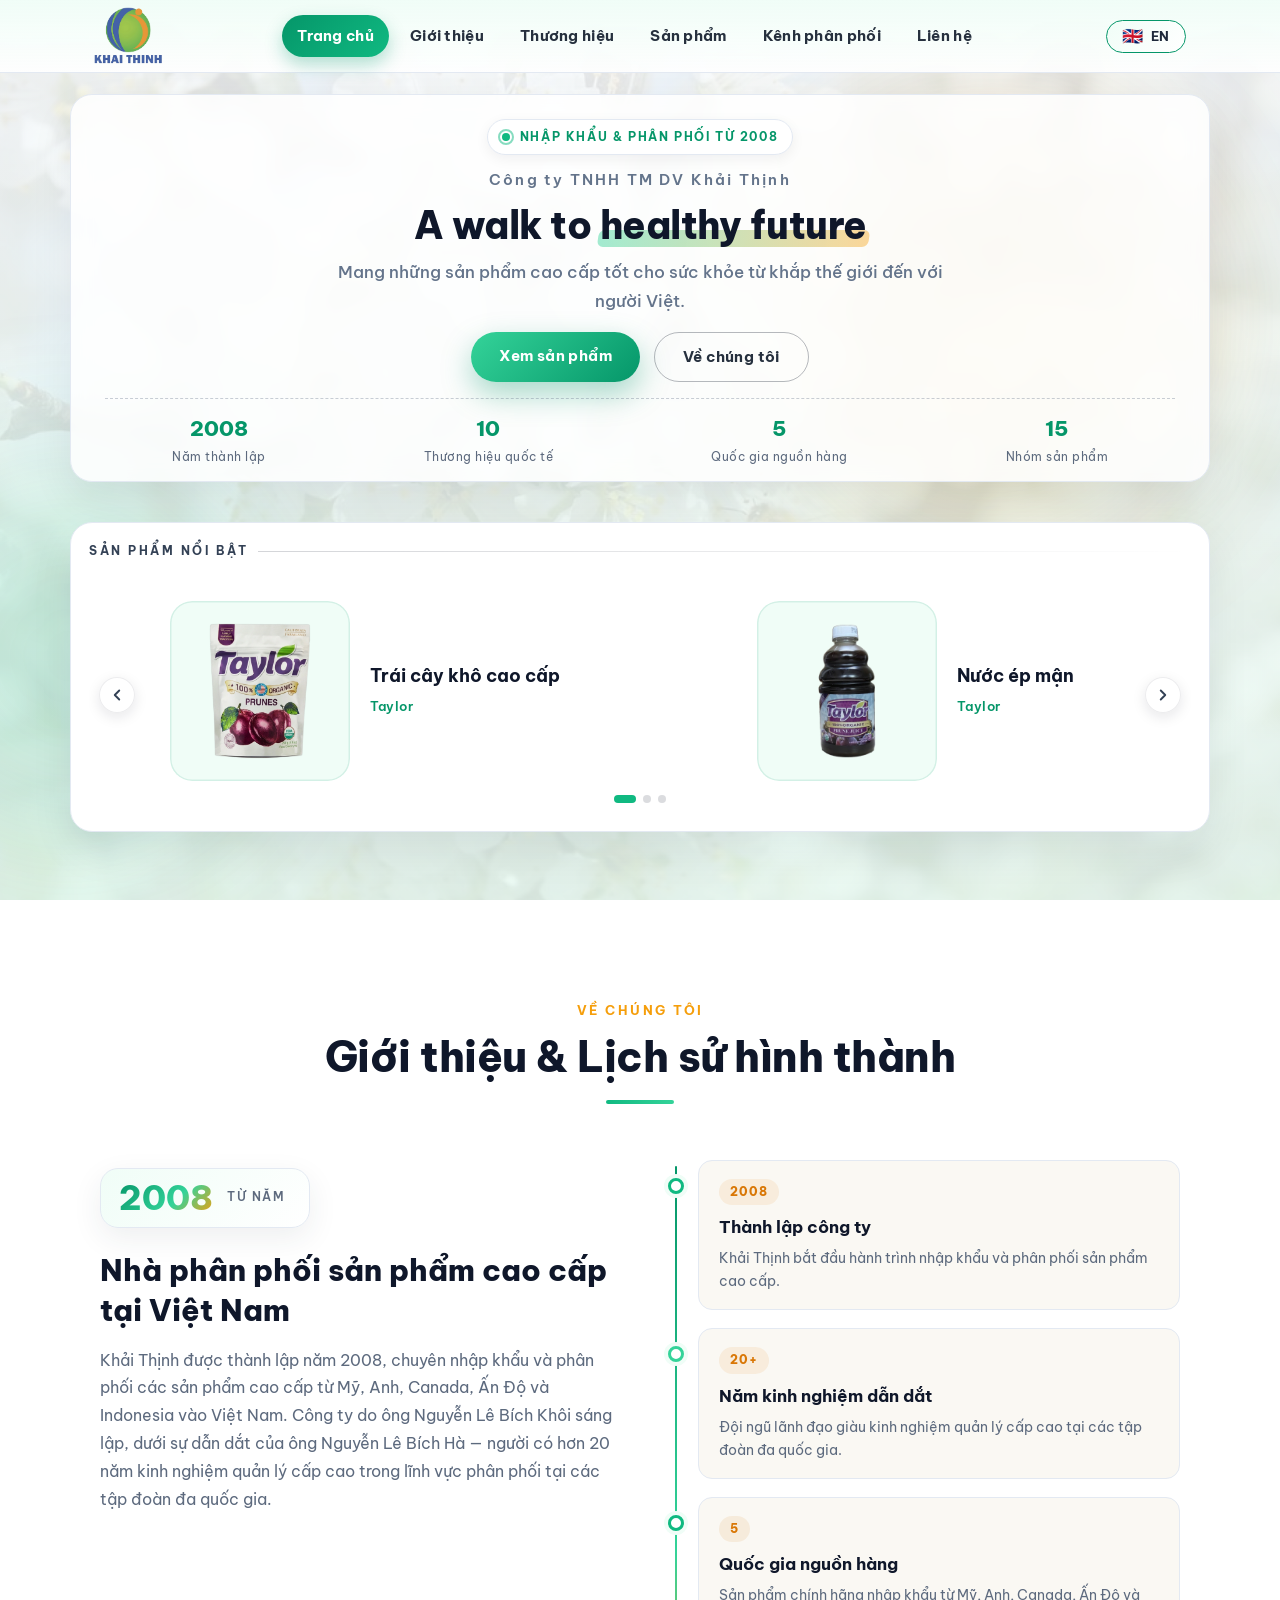
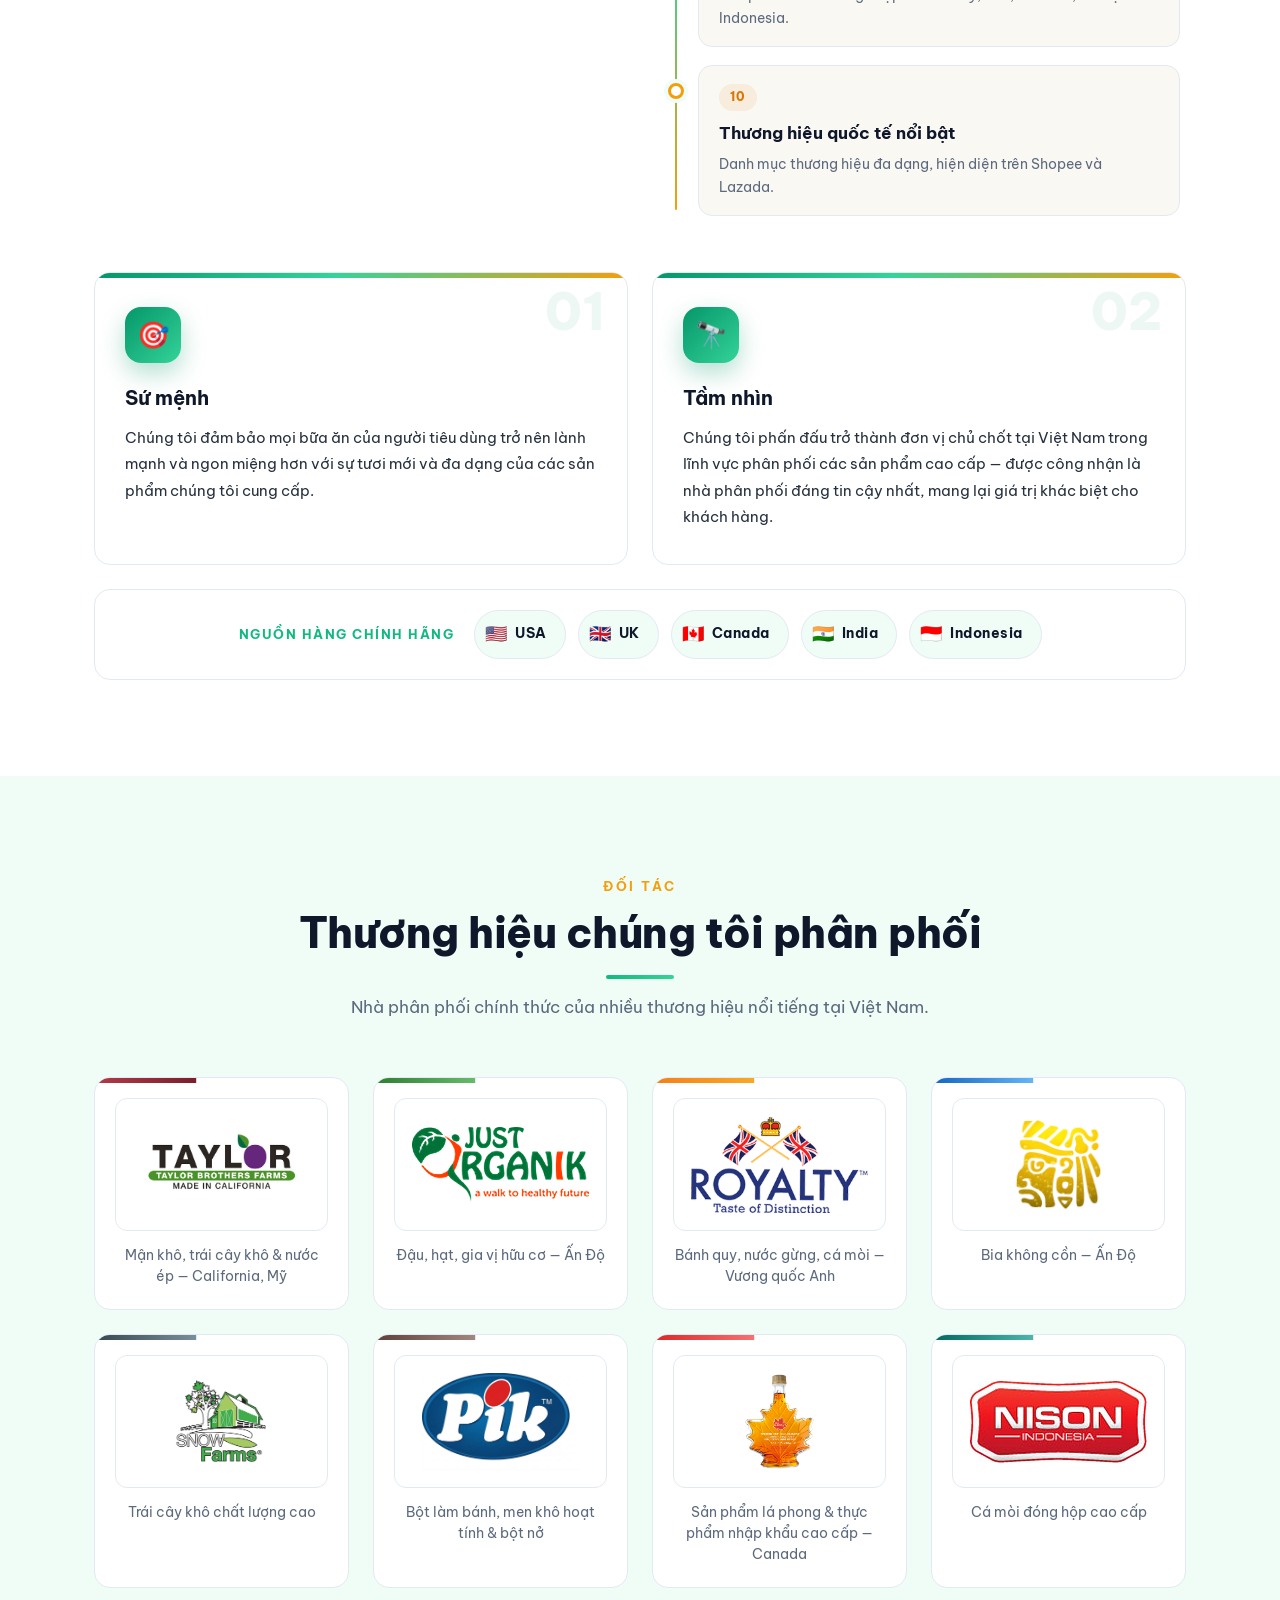
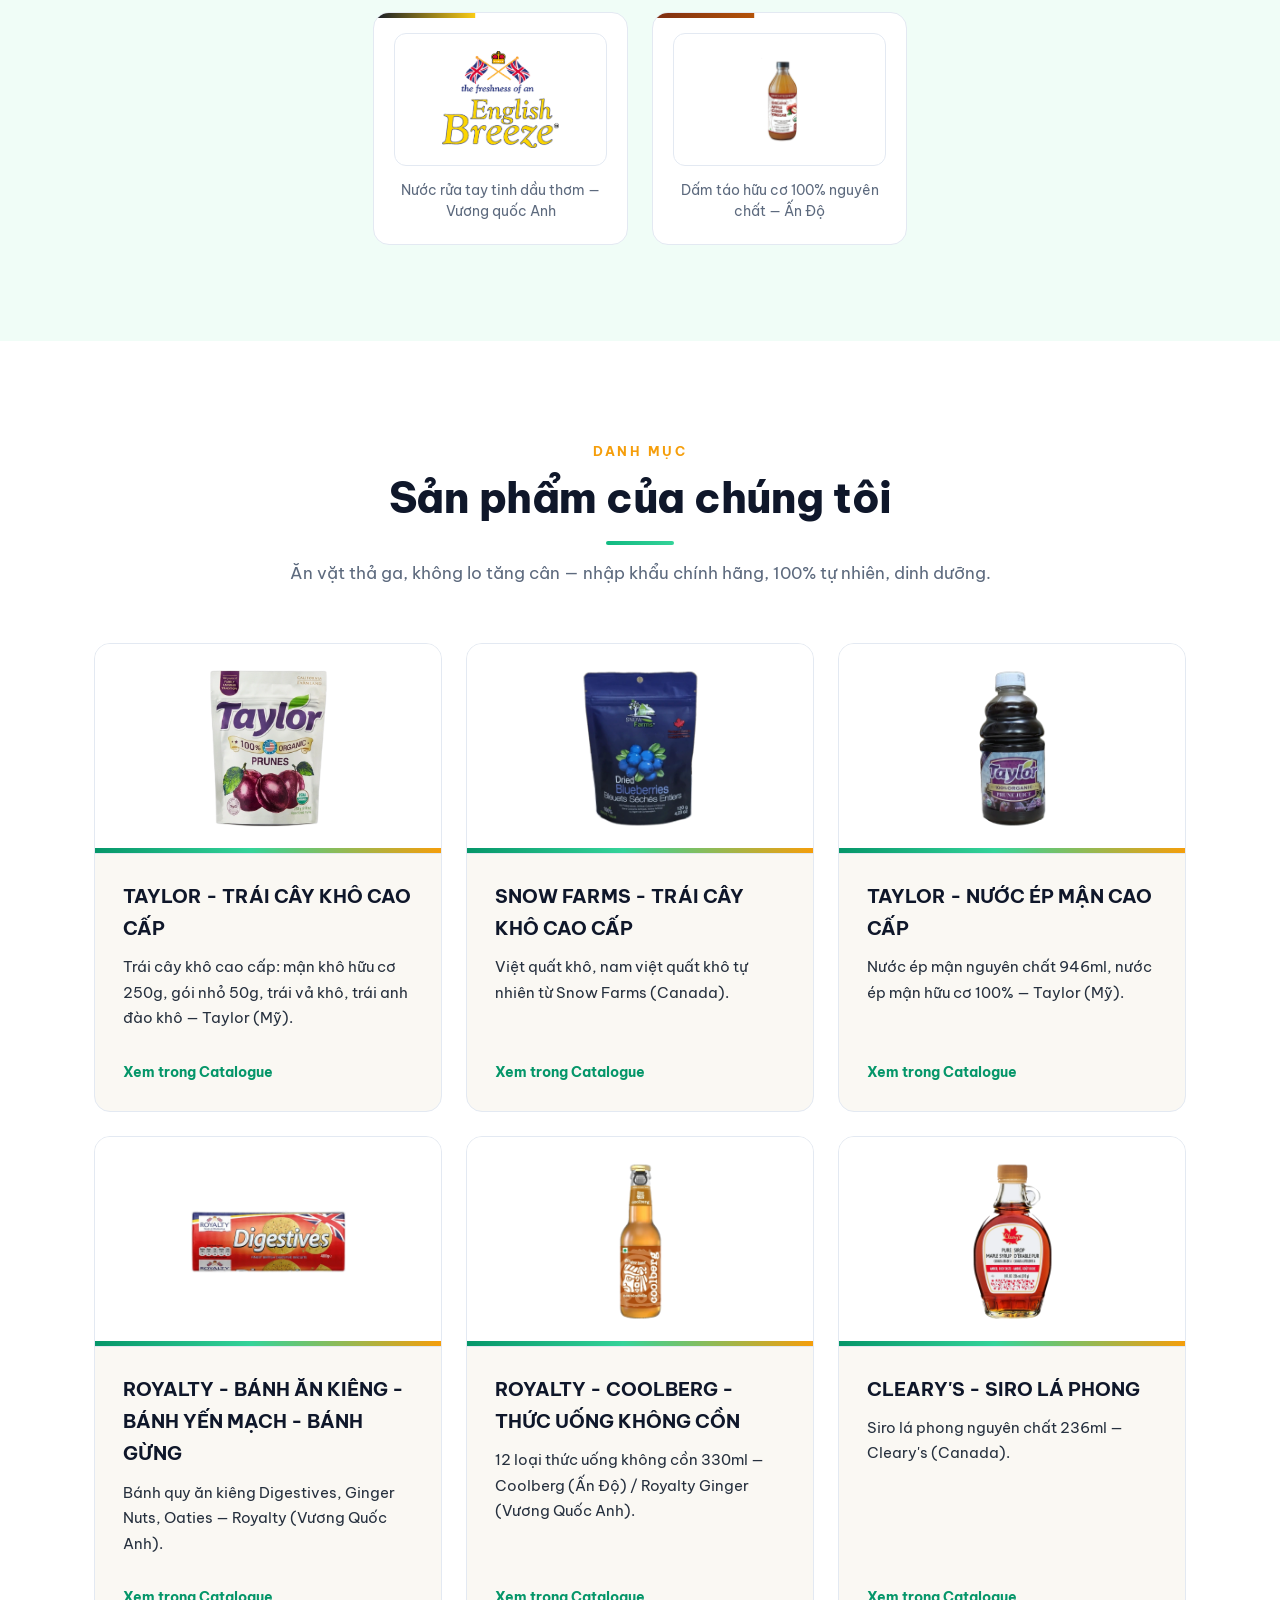
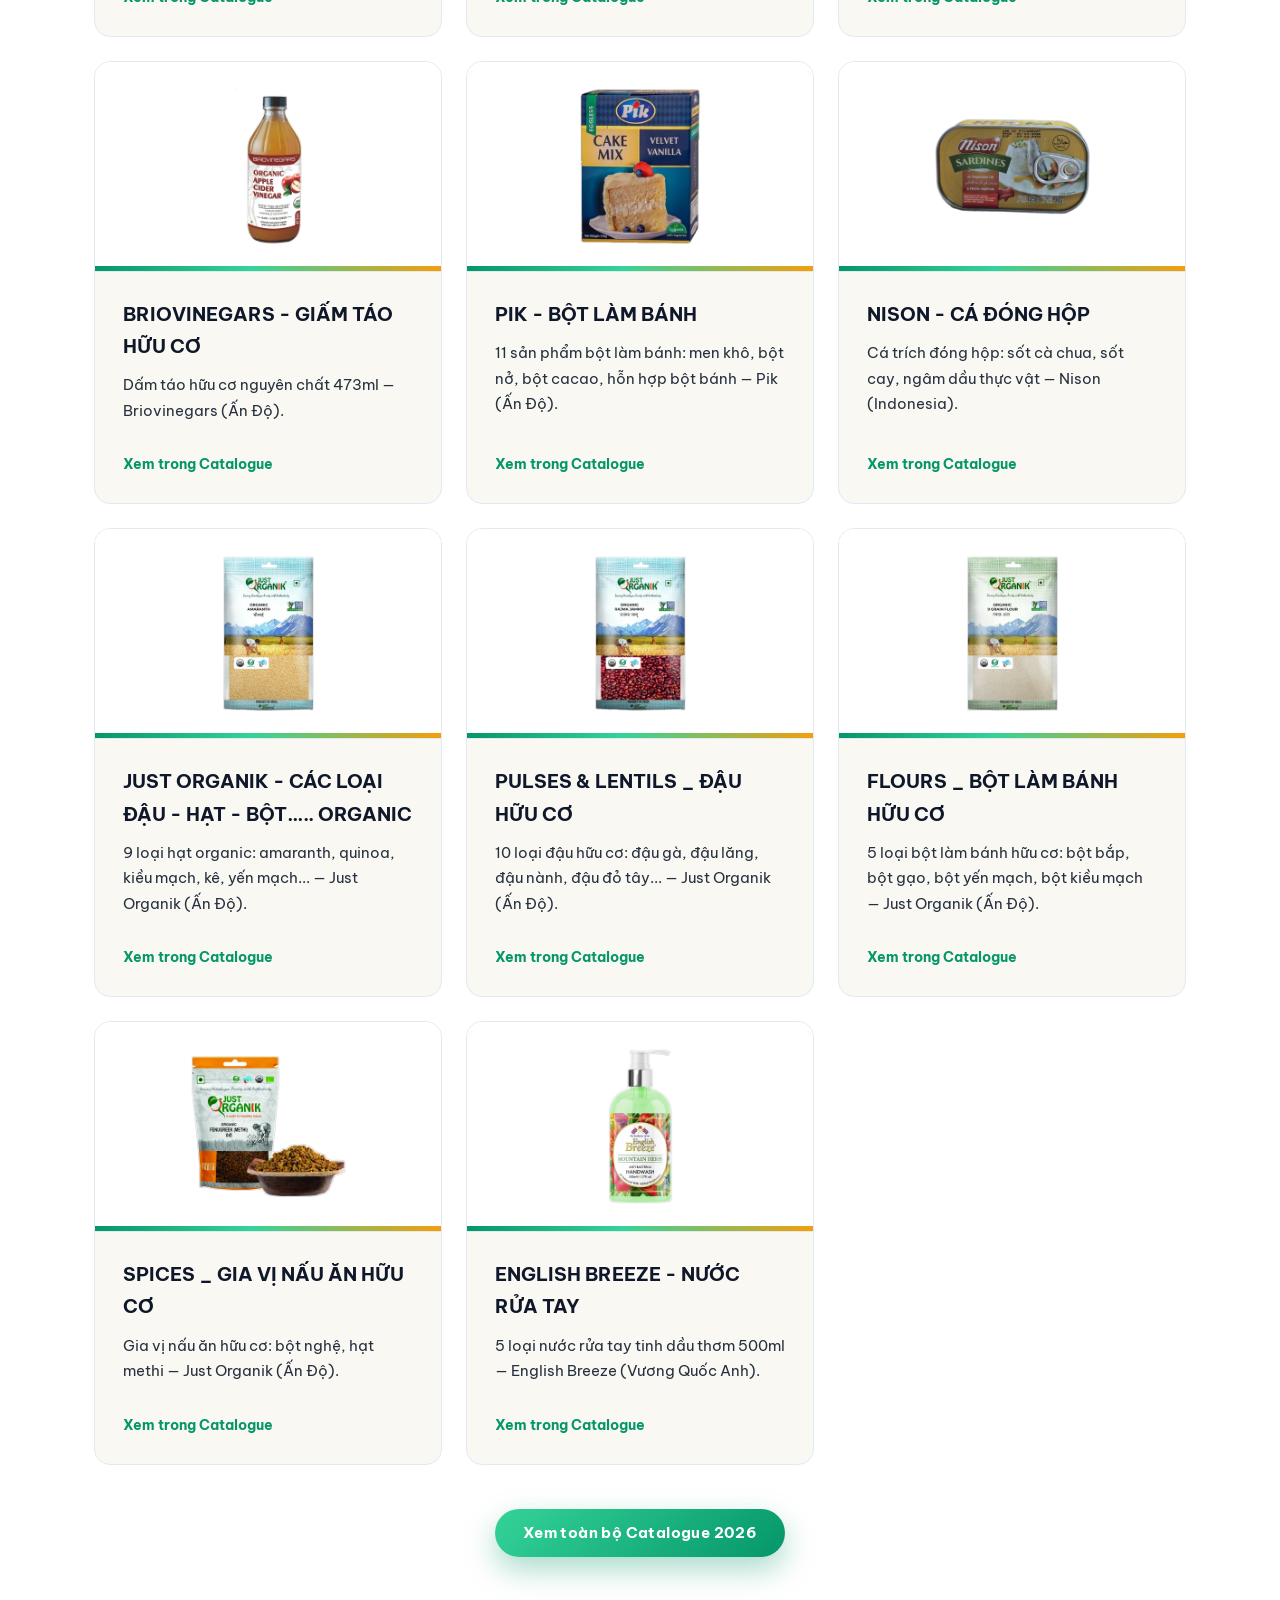
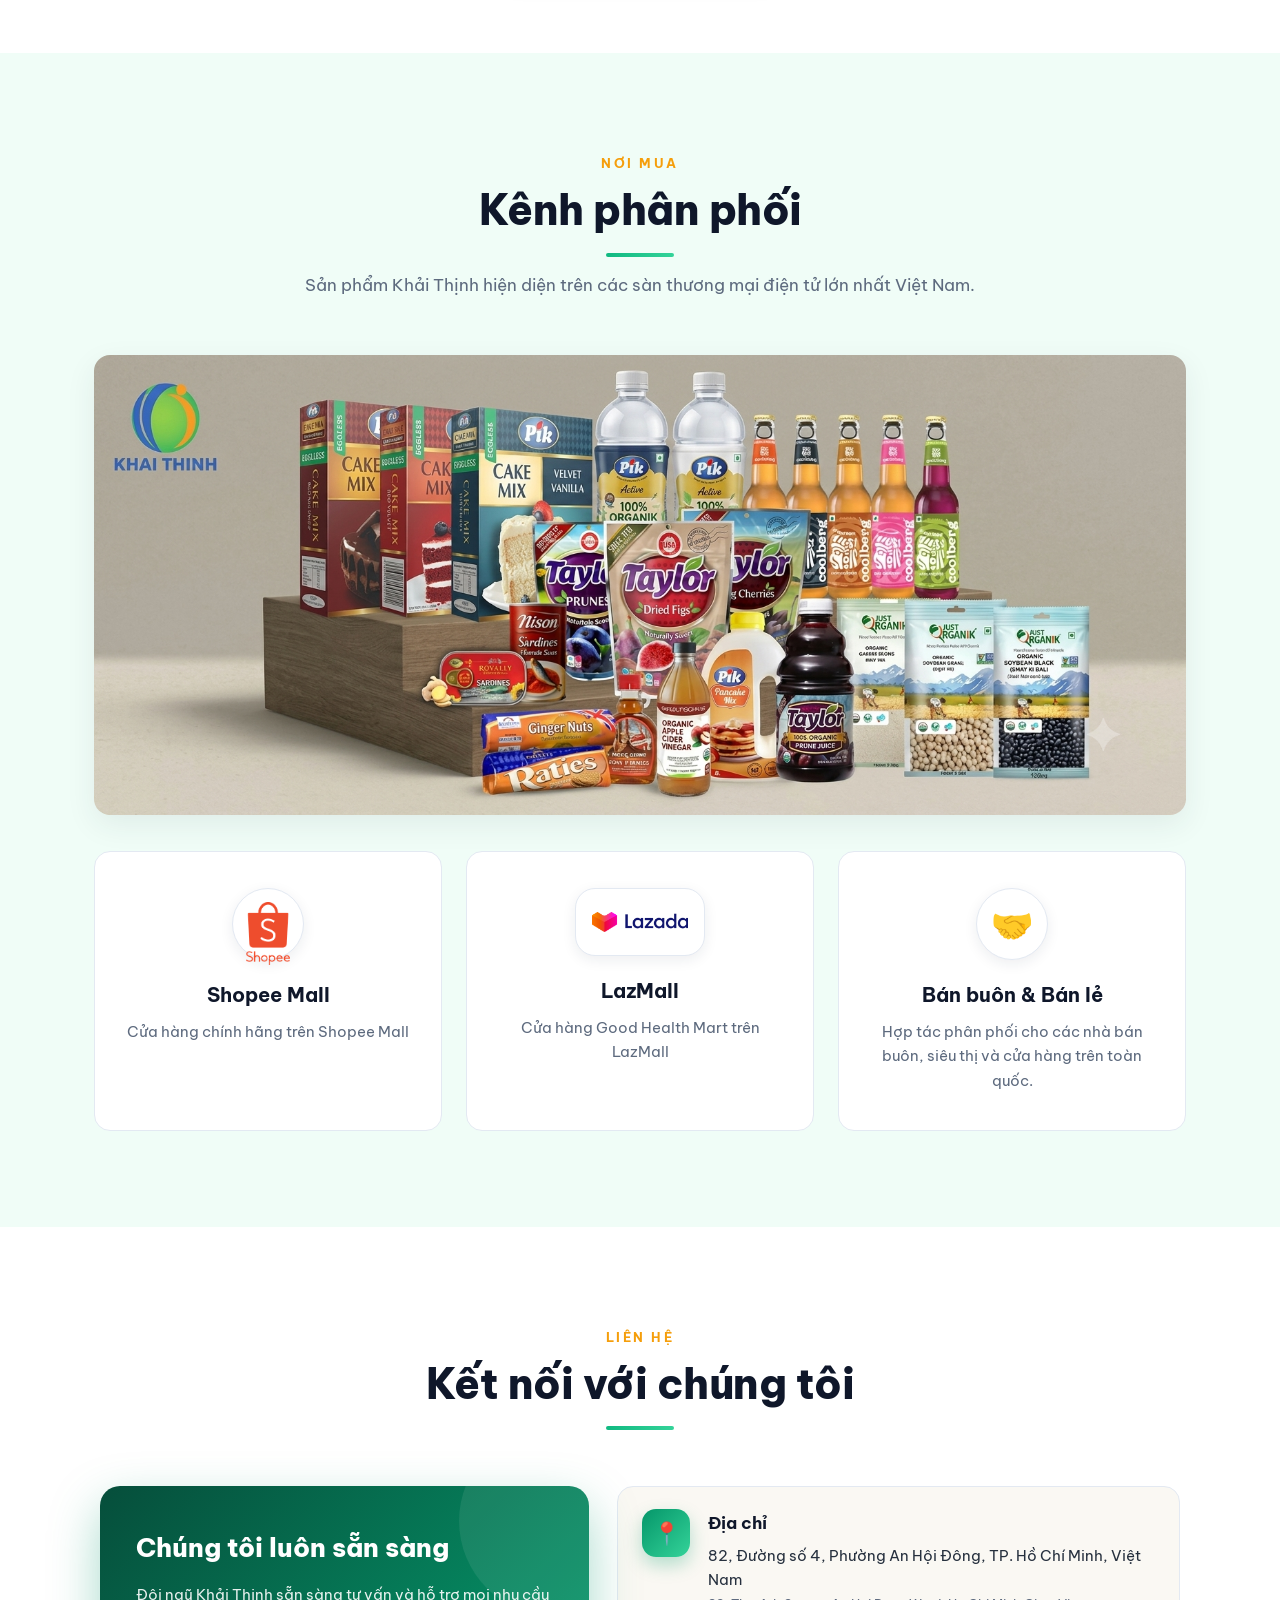
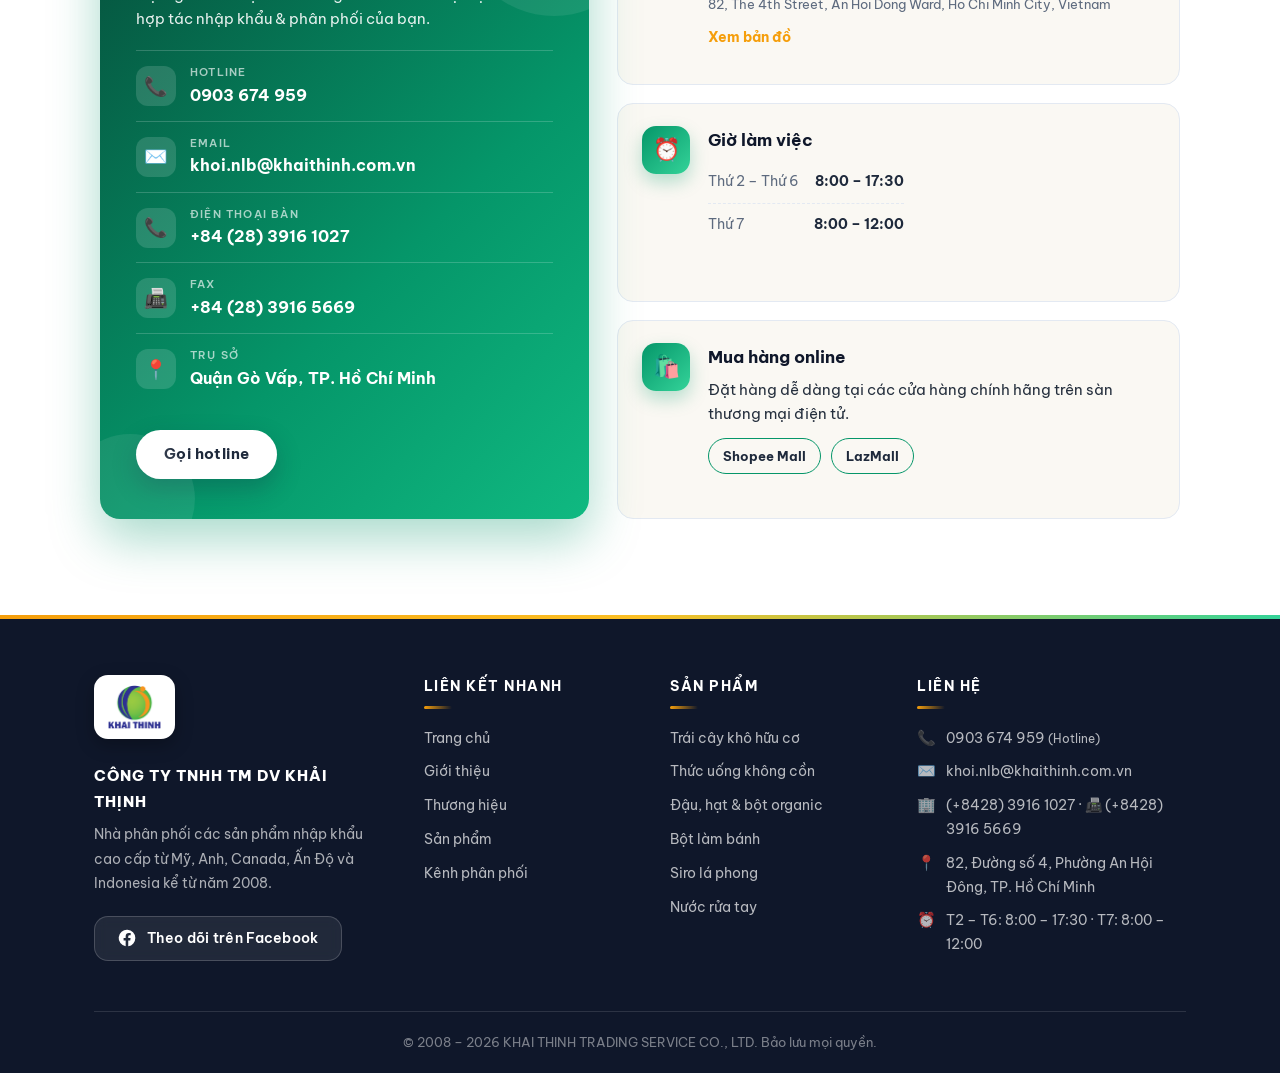
==== index.html @ 92c74ec8 "Catalogue: rename country origin 'Anh' to 'Vương Quốc Anh' (products, meta, cards)" ====
<!DOCTYPE html>
<html lang="vi">
<head>
  <meta charset="UTF-8">
  <meta name="viewport" content="width=device-width, initial-scale=1.0">
  <title>Khải Thịnh | Công ty TNHH TM DV Khải Thịnh</title>
  <meta name="description" content="Khai Thinh Trading Service Co., Ltd - Nhập khẩu và phân phối sản phẩm cao cấp từ Mỹ, Anh, Canada, Ấn Độ, Indonesia vào Việt Nam từ 2008.">
  <link rel="preconnect" href="https://fonts.googleapis.com">
  <link rel="preconnect" href="https://fonts.gstatic.com" crossorigin>
  <link href="https://fonts.googleapis.com/css2?family=Be+Vietnam+Pro:wght@300;400;500;600;700;800&display=swap" rel="stylesheet">
  <link rel="stylesheet" href="css/style.css">
  <link rel="icon" type="image/svg+xml" href="assets/favicon.svg">
  <link rel="icon" type="image/png" sizes="32x32" href="assets/favicon-32.png">
  <link rel="icon" type="image/png" sizes="16x16" href="assets/favicon-16.png">
  <link rel="apple-touch-icon" href="assets/apple-touch-icon.png">
</head>
<body>

  <!-- ===== HEADER ===== -->
  <header class="site-header" id="header">
    <div class="container header-inner">
      <a href="#home" class="brand">
        <img src="assets/logo.png" alt="Khai Thinh" class="brand-img">
      </a>

      <nav class="main-nav" id="mainNav" aria-label="Main navigation">
        <a href="#home" data-vi="Trang chủ" data-en="Home">Trang chủ</a>
        <a href="#about" data-vi="Giới thiệu" data-en="About Us">Giới thiệu</a>
        <a href="#brands" data-vi="Thương hiệu" data-en="Brands">Thương hiệu</a>
        <a href="#products" data-vi="Sản phẩm" data-en="Products">Sản phẩm</a>
        <a href="#channels" data-vi="Kênh phân phối" data-en="Channels">Kênh phân phối</a>
        <a href="#contact" data-vi="Liên hệ" data-en="Contact">Liên hệ</a>
      </nav>

      <div class="header-actions">
        <button class="lang-toggle" id="langToggle" aria-label="Switch language">
          <span class="lang-flag" id="langFlag">🇻🇳</span>
          <span id="langLabel">VI</span>
        </button>
        <button class="nav-toggle" id="navToggle" aria-label="Menu">
          <span></span><span></span><span></span>
        </button>
      </div>
    </div>
  </header>

  <!-- ===== HERO ===== -->
  <section class="hero" id="home">
    <div class="hero-bg" aria-hidden="true"></div>
    <div class="hero-overlay" aria-hidden="true"></div>
    <div class="hero-blob blob-orange" aria-hidden="true"></div>
    <div class="hero-blob blob-green" aria-hidden="true"></div>
    <div class="hero-sparkles" aria-hidden="true">
      <span></span><span></span><span></span><span></span><span></span><span></span><span></span><span></span>
    </div>

    <div class="container hero-content">
      <div class="hero-main">
        <p class="hero-tag"><i class="tag-dot"></i><span data-vi="Nhập khẩu &amp; Phân phối từ 2008" data-en="Import &amp; Distribution since 2008">Nhập khẩu &amp; Phân phối từ 2008</span></p>
        <h1 class="hero-title">
          <small data-vi="Công ty TNHH TM DV Khải Thịnh" data-en="Khai Thinh Trading Service Co., Ltd">Công ty TNHH TM DV Khải Thịnh</small>
        </h1>
        <p class="hero-display">A walk to <span class="hd-hl">healthy future</span></p>
        <p class="hero-sub" data-vi="Mang những sản phẩm cao cấp tốt cho sức khỏe từ khắp thế giới đến với người Việt." data-en="Bringing premium, healthful products from around the world to Vietnam.">Mang những sản phẩm cao cấp tốt cho sức khỏe từ khắp thế giới đến với người Việt.</p>
        <div class="hero-actions">
          <a href="#products" class="btn btn-primary" data-vi="Xem sản phẩm" data-en="Our Products">Xem sản phẩm</a>
          <a href="#about" class="btn btn-ghost" data-vi="Về chúng tôi" data-en="About Us">Về chúng tôi</a>
        </div>

        <div class="hero-stats">
        <div class="stat"><strong>2008</strong><span data-vi="Năm thành lập" data-en="Founded">Năm thành lập</span></div>
        <div class="stat"><strong>10</strong><span data-vi="Thương hiệu quốc tế" data-en="International brands">Thương hiệu quốc tế</span></div>
        <div class="stat"><strong>5</strong><span data-vi="Quốc gia nguồn hàng" data-en="Source countries">Quốc gia nguồn hàng</span></div>
        <div class="stat"><strong>15</strong><span data-vi="Nhóm sản phẩm" data-en="Product categories">Nhóm sản phẩm</span></div>
        </div>
      </div>

      <div class="hero-right">
        <div class="hr-label">
          <span data-vi="Sản phẩm nổi bật" data-en="Our Products">Sản phẩm nổi bật</span>
        </div>
        <div class="p-slider" id="pSlider">
                            <div class="p-track" id="pTrack">

            <div class="p-slide" data-target="product-00">
              <img src="assets/catalog/taylor-trai-cay-kho-huu-co-cao-cap-usa-0/man-kho-huu-co-hieu-taylor-100-organic-prunes-250g.webp" alt="Trái cây khô cao cấp">
              <div class="ps-text"><strong data-vi="Trái cây khô cao cấp" data-en="Premium Dried Fruits">Trái cây khô cao cấp</strong><small>Taylor</small></div>
            </div>
            <div class="p-slide" data-target="product-02">
              <img src="assets/catalog/taylor-nuoc-ep-trai-cay-cao-cap-3/nuoc-ep-man-huu-co-hieu-taylor-100-organic-prune-juice-946ml.webp" alt="Nước ép mận">
              <div class="ps-text"><strong data-vi="Nước ép mận" data-en="Prune Juice">Nước ép mận</strong><small>Taylor</small></div>
            </div>
            <div class="p-slide" data-target="product-04">
              <img src="assets/catalog/coolberg-thuc-uong-khong-con-5/nuoc-vi-gung-hieu-coolberg-ginger-330ml.webp" alt="Thức uống không cồn">
              <div class="ps-text"><strong data-vi="Thức uống không cồn" data-en="Non-Alcoholic Drinks">Thức uống không cồn</strong><small>Coolberg</small></div>
            </div>
            <div class="p-slide" data-target="product-07">
              <img src="assets/catalog/pik-bot-lam-banh-7/bot-lam-banh-vani-hieu-pik-cake-mix-velvet-vanilla-250g.webp" alt="Bột làm bánh">
              <div class="ps-text"><strong data-vi="Bột làm bánh" data-en="Baking Mixes">Bột làm bánh</strong><small>Pik</small></div>
            </div>
            <div class="p-slide" data-target="product-09">
              <img src="assets/catalog/just-organik-ca-loai-au-hat-bot-organic-10/hat-den-huu-co-hieu-just-organik-organic-amaranth-500g.webp" alt="Đậu, hạt &amp; bột organic">
              <div class="ps-text"><strong data-vi="Đậu, hạt &amp; bột organic" data-en="Organic Pulses, Seeds &amp; Grains">Đậu, hạt &amp; bột organic</strong><small>Just Organik</small></div>
            </div>
            <div class="p-slide" data-target="product-13">
              <img src="assets/catalog/english-breeze-nuoc-rua-tay-14/handwash-mountain-herbs-500ml.webp" alt="Nước rửa tay">
              <div class="ps-text"><strong data-vi="Nước rửa tay" data-en="Scented Hand Wash">Nước rửa tay</strong><small>English Breeze</small></div>
            </div>
          <button class="p-arrow p-prev" id="pPrev" aria-label="Previous">
            <svg width="18" height="18" viewBox="0 0 24 24" fill="none" stroke="currentColor" stroke-width="2.5" stroke-linecap="round" stroke-linejoin="round"><path d="M15 18l-6-6 6-6"/></svg>
          </button>
          <button class="p-arrow p-next" id="pNext" aria-label="Next">
            <svg width="18" height="18" viewBox="0 0 24 24" fill="none" stroke="currentColor" stroke-width="2.5" stroke-linecap="round" stroke-linejoin="round"><path d="M9 18l6-6-6-6"/></svg>
          </button>
          <div class="p-dots" id="pDots"></div>
        </div>
      </div>

      </div>
    </div>
  </section>

  <!-- ===== ABOUT ===== -->
  <section class="section about" id="about">
    <div class="container">
      <div class="section-head">
        <span class="eyebrow" data-vi="Về chúng tôi" data-en="About Us">Về chúng tôi</span>
        <h2 data-vi="Giới thiệu &amp; Lịch sử hình thành" data-en="Introduction &amp; Our History">Giới thiệu &amp; Lịch sử hình thành</h2>
      </div>

      <div class="about-layout">
        <div class="about-intro">
          <div class="since-badge">
            <strong>2008</strong>
            <span data-vi="Từ năm" data-en="Since">Từ năm</span>
          </div>
          <h3 data-vi="Nhà phân phối sản phẩm cao cấp tại Việt Nam" data-en="A premium product distributor in Vietnam">Nhà phân phối sản phẩm cao cấp tại Việt Nam</h3>
          <p class="history-text" data-vi="Khải Thịnh được thành lập năm 2008, chuyên nhập khẩu và phân phối các sản phẩm cao cấp từ Mỹ, Anh, Canada, Ấn Độ và Indonesia vào Việt Nam. Công ty do ông Nguyễn Lê Bích Khôi sáng lập, dưới sự dẫn dắt của ông Nguyễn Lê Bích Hà — người có hơn 20 năm kinh nghiệm quản lý cấp cao trong lĩnh vực phân phối tại các tập đoàn đa quốc gia." data-en="Khai Thinh was founded in 2008, focusing on importing and distributing premium products from the US, UK, Canada, India and Indonesia into Vietnam. It was founded by Mr. Nguyen Le Bich Khoi under the guidance of his brother Mr. Nguyen Le Bich Ha — a senior distribution executive with more than 20 years of experience at multinational companies in Vietnam.">Khải Thịnh được thành lập năm 2008, chuyên nhập khẩu và phân phối các sản phẩm cao cấp từ Mỹ, Anh, Canada, Ấn Độ và Indonesia vào Việt Nam. Công ty do ông Nguyễn Lê Bích Khôi sáng lập, dưới sự dẫn dắt của ông Nguyễn Lê Bích Hà — người có hơn 20 năm kinh nghiệm quản lý cấp cao trong lĩnh vực phân phối tại các tập đoàn đa quốc gia.</p>
        </div>

        <div class="about-timeline">
          <div class="tl-item">
            <div class="tl-dot"></div>
            <div class="tl-card">
              <span class="tl-year">2008</span>
              <strong data-vi="Thành lập công ty" data-en="Company founded">Thành lập công ty</strong>
              <p data-vi="Khải Thịnh bắt đầu hành trình nhập khẩu và phân phối sản phẩm cao cấp." data-en="Khai Thinh begins its journey of importing and distributing premium products.">Khải Thịnh bắt đầu hành trình nhập khẩu và phân phối sản phẩm cao cấp.</p>
            </div>
          </div>
          <div class="tl-item">
            <div class="tl-dot"></div>
            <div class="tl-card">
              <span class="tl-year">20+</span>
              <strong data-vi="Năm kinh nghiệm dẫn dắt" data-en="Years of leadership experience">Năm kinh nghiệm dẫn dắt</strong>
              <p data-vi="Đội ngũ lãnh đạo giàu kinh nghiệm quản lý cấp cao tại các tập đoàn đa quốc gia." data-en="A leadership team with senior management experience at multinational companies.">Đội ngũ lãnh đạo giàu kinh nghiệm quản lý cấp cao tại các tập đoàn đa quốc gia.</p>
            </div>
          </div>
          <div class="tl-item">
            <div class="tl-dot"></div>
            <div class="tl-card">
              <span class="tl-year">5</span>
              <strong data-vi="Quốc gia nguồn hàng" data-en="Source countries">Quốc gia nguồn hàng</strong>
              <p data-vi="Sản phẩm chính hãng nhập khẩu từ Mỹ, Anh, Canada, Ấn Độ và Indonesia." data-en="Authentic products imported from the US, UK, Canada, India and Indonesia.">Sản phẩm chính hãng nhập khẩu từ Mỹ, Anh, Canada, Ấn Độ và Indonesia.</p>
            </div>
          </div>
          <div class="tl-item">
            <div class="tl-dot"></div>
            <div class="tl-card">
              <span class="tl-year">10</span>
              <strong data-vi="Thương hiệu quốc tế nổi bật" data-en="Renowned international brands">Thương hiệu quốc tế nổi bật</strong>
              <p data-vi="Danh mục thương hiệu đa dạng, hiện diện trên Shopee và Lazada." data-en="A diverse brand portfolio available on Shopee and Lazada.">Danh mục thương hiệu đa dạng, hiện diện trên Shopee và Lazada.</p>
            </div>
          </div>
        </div>
      </div>

      <div class="mv-grid">
        <article class="mv-card">
          <span class="mv-num">01</span>
          <div class="mv-icon">🎯</div>
          <h3 data-vi="Sứ mệnh" data-en="Our Mission">Sứ mệnh</h3>
          <p data-vi="Chúng tôi đảm bảo mọi bữa ăn của người tiêu dùng trở nên lành mạnh và ngon miệng hơn với sự tươi mới và đa dạng của các sản phẩm chúng tôi cung cấp." data-en="We ensure that all meals of our consumers are much healthier and tastier with the freshness and diversity of our products.">Chúng tôi đảm bảo mọi bữa ăn của người tiêu dùng trở nên lành mạnh và ngon miệng hơn với sự tươi mới và đa dạng của các sản phẩm chúng tôi cung cấp.</p>
        </article>
        <article class="mv-card">
          <span class="mv-num">02</span>
          <div class="mv-icon">🔭</div>
          <h3 data-vi="Tầm nhìn" data-en="Our Vision">Tầm nhìn</h3>
          <p data-vi="Chúng tôi phấn đấu trở thành đơn vị chủ chốt tại Việt Nam trong lĩnh vực phân phối các sản phẩm cao cấp — được công nhận là nhà phân phối đáng tin cậy nhất, mang lại giá trị khác biệt cho khách hàng." data-en="We strive to be a key player in Vietnam in the field of distributing premium products — recognized as one of the most reliable distributors, building different value by offering our customers the highest quality products from the most reputable countries in the world.">Chúng tôi phấn đấu trở thành đơn vị chủ chốt tại Việt Nam trong lĩnh vực phân phối các sản phẩm cao cấp — được công nhận là nhà phân phối đáng tin cậy nhất, mang lại giá trị khác biệt cho khách hàng.</p>
        </article>
      </div>

      <div class="origin-strip">
        <span class="origin-label" data-vi="Nguồn hàng chính hãng" data-en="Official imports">Nguồn hàng chính hãng</span>
        <div class="origin-item"><span class="flag">🇺🇸</span><b>USA</b></div>
        <div class="origin-item"><span class="flag">🇬🇧</span><b>UK</b></div>
        <div class="origin-item"><span class="flag">🇨🇦</span><b>Canada</b></div>
        <div class="origin-item"><span class="flag">🇮🇳</span><b>India</b></div>
        <div class="origin-item"><span class="flag">🇮🇩</span><b>Indonesia</b></div>
      </div>
    </div>
  </section>

  <!-- ===== BRANDS ===== -->
  <section class="section brands" id="brands">
    <div class="container">
      <div class="section-head">
        <span class="eyebrow" data-vi="Đối tác" data-en="Partners">Đối tác</span>
        <h2 data-vi="Thương hiệu chúng tôi phân phối" data-en="Trusted Brands We Distribute">Thương hiệu chúng tôi phân phối</h2>
        <p class="section-sub" data-vi="Nhà phân phối chính thức của nhiều thương hiệu nổi tiếng tại Việt Nam." data-en="Official distributor for numerous renowned brands in Vietnam.">Nhà phân phối chính thức của nhiều thương hiệu nổi tiếng tại Việt Nam.</p>
      </div>

      <div class="brand-grid">
        <div class="brand-card taylor">
          <div class="brand-logo-img"><img src="assets/taylor/Taylor-Brothers-Farms-logo.jpg" alt="Taylor Brothers Farms"></div>
          <p data-vi="Mận khô, trái cây khô &amp; nước ép — California, Mỹ" data-en="Prunes, dried fruits &amp; juices — California, USA">Mận khô, trái cây khô &amp; nước ép — California, Mỹ</p>
        </div>
        <div class="brand-card justorganik">
          <div class="brand-logo-img"><img src="assets/justorganik/logo-2x.png" alt="Just Organik"></div>
          <p data-vi="Đậu, hạt, gia vị hữu cơ — Ấn Độ" data-en="Organic pulses, seeds &amp; spices — India">Đậu, hạt, gia vị hữu cơ — Ấn Độ</p>
        </div>
        <div class="brand-card royalty">
          <div class="brand-logo-img"><img src="assets/royalty/logo.png" alt="Royalty"></div>
          <p data-vi="Bánh quy, nước gừng, cá mòi — Vương quốc Anh" data-en="Biscuits, ginger beer, sardines — United Kingdom">Bánh quy, nước gừng, cá mòi — Vương quốc Anh</p>
        </div>
        <div class="brand-card coolberg">
          <div class="brand-logo-img"><img src="assets/coolberg/logo.png" alt="Coolberg"></div>
          <p data-vi="Bia không cồn — Ấn Độ" data-en="Non-alcoholic beer — India">Bia không cồn — Ấn Độ</p>
        </div>
        <div class="brand-card snow">
          <div class="brand-logo-img"><img src="assets/snowfarms/logo.png" alt="Snow Farms"></div>
          <p data-vi="Trái cây khô chất lượng cao" data-en="Premium dried fruits">Trái cây khô chất lượng cao</p>
        </div>
        <div class="brand-card pik">
          <div class="brand-logo-img"><img src="assets/pink.png" alt="Pik"></div>
          <p data-vi="Bột làm bánh, men khô hoạt tính &amp; bột nở" data-en="Baking mixes, active dry yeast &amp; baking powder">Bột làm bánh, men khô hoạt tính &amp; bột nở</p>
        </div>
        <div class="brand-card clearys">
          <div class="brand-logo-img"><img src="assets/clearys/syrup-bottle.jpg" alt="Cleary's"></div>
          <p data-vi="Sản phẩm lá phong &amp; thực phẩm nhập khẩu cao cấp — Canada" data-en="Maple products &amp; premium imported foods — Canada">Sản phẩm lá phong &amp; thực phẩm nhập khẩu cao cấp — Canada</p>
        </div>
        <div class="brand-card nison">
          <div class="brand-logo-img"><img src="assets/nison/logo.jpg" alt="Nison"></div>
          <p data-vi="Cá mòi đóng hộp cao cấp" data-en="Premium canned sardines">Cá mòi đóng hộp cao cấp</p>
        </div>
        <div class="brand-card breeze">
          <div class="brand-logo-img"><img src="assets/brand-breeze.png" alt="English Breeze"></div>
          <p data-vi="Nước rửa tay tinh dầu thơm — Vương quốc Anh" data-en="Scented hand washes — United Kingdom">Nước rửa tay tinh dầu thơm — Vương quốc Anh</p>
        </div>
        <div class="brand-card briovinegars">
          <div class="brand-logo-img"><img src="assets/catalog/briovinegars-dam-tao-huu-co-8/giam-tao-huu-co-hieu-briovinegars-organic-apple-cider-vinegar-473ml.webp" alt="Briovinegars"></div>
          <p data-vi="Dấm táo hữu cơ 100% nguyên chất — Ấn Độ" data-en="100% organic apple cider vinegar — India">Dấm táo hữu cơ 100% nguyên chất — Ấn Độ</p>
        </div>
      </div>
    </div>
  </section>

  <!-- ===== PRODUCTS ===== -->
  <section class="section products" id="products">
    <div class="container">
      <div class="section-head">
        <span class="eyebrow" data-vi="Danh mục" data-en="Categories">Danh mục</span>
        <h2 data-vi="Sản phẩm của chúng tôi" data-en="Our Products">Sản phẩm của chúng tôi</h2>
        <p class="section-sub" data-vi="Ăn vặt thả ga, không lo tăng cân — nhập khẩu chính hãng, 100% tự nhiên, dinh dưỡng." data-en="Snack freely without worry — official imports, 100% natural, nutritious.">Ăn vặt thả ga, không lo tăng cân — nhập khẩu chính hãng, 100% tự nhiên, dinh dưỡng.</p>
      </div>

      <div class="product-grid">
        <article class="product-card" id="product-00">
          <div class="product-img"><img src="assets/catalog/taylor-trai-cay-kho-huu-co-cao-cap-usa-0/man-kho-huu-co-hieu-taylor-100-organic-prunes-250g.webp" alt="TAYLOR - TRÁI CÂY KHÔ CAO CẤP"></div>
          <h3 data-vi="TAYLOR - TRÁI CÂY KHÔ CAO CẤP" data-en="Premium Dried Fruits">TAYLOR - TRÁI CÂY KHÔ CAO CẤP</h3>
          <p data-vi="Trái cây khô cao cấp: mận khô hữu cơ 250g, gói nhỏ 50g, trái vả khô, trái anh đào khô — Taylor (Mỹ)." data-en="Premium dried fruits: organic prunes 250g, smart packs 50g, dried figs, dried cherries — Taylor (USA).">Trái cây khô cao cấp: mận khô hữu cơ 250g, gói nhỏ 50g, trái vả khô, trái anh đào khô — Taylor (Mỹ).</p>
          <a class="product-link" href="catalogue.html#taylor-trai-cay-kho-cao-cap" target="_blank" rel="noopener" data-vi="Xem trong Catalogue" data-en="View in Catalogue">Xem trong Catalogue →</a>
        </article>
        <article class="product-card" id="product-01">
          <div class="product-img"><img src="assets/catalog/snow-farms-trai-cay-kho-cao-cap-2/trai-viet-quat-kho-tu-nhien-hieu-snow-farms-120g.webp" alt="SNOW FARMS - TRÁI CÂY KHÔ CAO CẤP"></div>
          <h3 data-vi="SNOW FARMS - TRÁI CÂY KHÔ CAO CẤP" data-en="Dried Berries">SNOW FARMS - TRÁI CÂY KHÔ CAO CẤP</h3>
          <p data-vi="Việt quất khô, nam việt quất khô tự nhiên từ Snow Farms (Canada)." data-en="Naturally dried blueberries and cranberries from Snow Farms (Canada).">Việt quất khô, nam việt quất khô tự nhiên từ Snow Farms (Canada).</p>
          <a class="product-link" href="catalogue.html#snow-farms-trai-cay-kho-cao-cap-2" target="_blank" rel="noopener" data-vi="Xem trong Catalogue" data-en="View in Catalogue">Xem trong Catalogue →</a>
        </article>
        <article class="product-card" id="product-02">
          <div class="product-img"><img src="assets/catalog/taylor-nuoc-ep-trai-cay-cao-cap-3/nuoc-ep-man-huu-co-hieu-taylor-100-organic-prune-juice-946ml.webp" alt="TAYLOR - NƯỚC ÉP MẬN CAO CẤP"></div>
          <h3 data-vi="TAYLOR - NƯỚC ÉP MẬN CAO CẤP" data-en="Prune Juice">TAYLOR - NƯỚC ÉP MẬN CAO CẤP</h3>
          <p data-vi="Nước ép mận nguyên chất 946ml, nước ép mận hữu cơ 100% — Taylor (Mỹ)." data-en="Pure prune juice 946ml and 100% organic prune juice — Taylor (USA).">Nước ép mận nguyên chất 946ml, nước ép mận hữu cơ 100% — Taylor (Mỹ).</p>
          <a class="product-link" href="catalogue.html#taylor-nuoc-ep-trai-cay-cao-cap-3" target="_blank" rel="noopener" data-vi="Xem trong Catalogue" data-en="View in Catalogue">Xem trong Catalogue →</a>
        </article>
        <article class="product-card" id="product-03">
          <div class="product-img"><img src="assets/catalog/royalty-banh-an-kieng-banh-yen-mach-banh-tra-banh-gung-4/banh-quy-hieu-royalty-digestives-400g.webp" alt="ROYALTY - BÁNH ĂN KIÊNG - BÁNH YẾN MẠCH - BÁNH GỪNG"></div>
          <h3 data-vi="ROYALTY - BÁNH ĂN KIÊNG - BÁNH YẾN MẠCH - BÁNH GỪNG" data-en="Royalty - Coolberg">ROYALTY - BÁNH ĂN KIÊNG - BÁNH YẾN MẠCH - BÁNH GỪNG</h3>
          <p data-vi="Bánh quy ăn kiêng Digestives, Ginger Nuts, Oaties — Royalty (Vương Quốc Anh)." data-en="Dietary Digestives, Ginger Nuts and Oaties biscuits — Royalty (UK).">Bánh quy ăn kiêng Digestives, Ginger Nuts, Oaties — Royalty (Vương Quốc Anh).</p>
          <a class="product-link" href="catalogue.html#royalty-banh-an-kieng-banh-yen-mach-banh-tra-banh-gung-4" target="_blank" rel="noopener" data-vi="Xem trong Catalogue" data-en="View in Catalogue">Xem trong Catalogue →</a>
        </article>
        <article class="product-card" id="product-04">
          <div class="product-img"><img src="assets/catalog/coolberg-thuc-uong-khong-con-5/nuoc-vi-gung-hieu-coolberg-ginger-330ml.webp" alt="ROYALTY - COOLBERG - THỨC UỐNG KHÔNG CỒN"></div>
          <h3 data-vi="ROYALTY - COOLBERG - THỨC UỐNG KHÔNG CỒN" data-en="Non-Alcoholic Drinks">ROYALTY - COOLBERG - THỨC UỐNG KHÔNG CỒN</h3>
          <p data-vi="12 loại thức uống không cồn 330ml — Coolberg (Ấn Độ) / Royalty Ginger (Vương Quốc Anh)." data-en="12 non-alcoholic drinks 330ml — Coolberg (India) / Royalty Ginger (UK).">12 loại thức uống không cồn 330ml — Coolberg (Ấn Độ) / Royalty Ginger (Vương Quốc Anh).</p>
          <a class="product-link" href="catalogue.html#coolberg-thuc-uong-khong-con-5" target="_blank" rel="noopener" data-vi="Xem trong Catalogue" data-en="View in Catalogue">Xem trong Catalogue →</a>
        </article>
        <article class="product-card" id="product-05">
          <div class="product-img"><img src="assets/catalog/cleary-s-siro-la-phong-6/siro-la-phong-nguyen-chat-hieu-cleary-s-pure-maple-syrup-236ml.webp" alt="CLEARY'S - SIRO LÁ PHONG"></div>
          <h3 data-vi="CLEARY'S - SIRO LÁ PHONG" data-en="Maple Syrup">CLEARY'S - SIRO LÁ PHONG</h3>
          <p data-vi="Siro lá phong nguyên chất 236ml — Cleary's (Canada)." data-en="Pure maple syrup 236ml — Cleary's (Canada).">Siro lá phong nguyên chất 236ml — Cleary's (Canada).</p>
          <a class="product-link" href="catalogue.html#cleary-s-siro-la-phong-6" target="_blank" rel="noopener" data-vi="Xem trong Catalogue" data-en="View in Catalogue">Xem trong Catalogue →</a>
        </article>
        <article class="product-card" id="product-06">
          <div class="product-img"><img src="assets/catalog/briovinegars-dam-tao-huu-co-8/giam-tao-huu-co-hieu-briovinegars-organic-apple-cider-vinegar-473ml.webp" alt="BRIOVINEGARS - GIẤM TÁO HỮU CƠ"></div>
          <h3 data-vi="BRIOVINEGARS - GIẤM TÁO HỮU CƠ" data-en="Organic Cider Vinegar">BRIOVINEGARS - GIẤM TÁO HỮU CƠ</h3>
          <p data-vi="Dấm táo hữu cơ nguyên chất 473ml — Briovinegars (Ấn Độ)." data-en="Organic apple cider vinegar 473ml — Briovinegars (India).">Dấm táo hữu cơ nguyên chất 473ml — Briovinegars (Ấn Độ).</p>
          <a class="product-link" href="catalogue.html#briovinegars-dam-tao-huu-co-8" target="_blank" rel="noopener" data-vi="Xem trong Catalogue" data-en="View in Catalogue">Xem trong Catalogue →</a>
        </article>
        <article class="product-card" id="product-07">
          <div class="product-img"><img src="assets/catalog/pik-bot-lam-banh-7/bot-lam-banh-vani-hieu-pik-cake-mix-velvet-vanilla-250g.webp" alt="PIK - BỘT LÀM BÁNH"></div>
          <h3 data-vi="PIK - BỘT LÀM BÁNH" data-en="Baking Mixes">PIK - BỘT LÀM BÁNH</h3>
          <p data-vi="11 sản phẩm bột làm bánh: men khô, bột nở, bột cacao, hỗn hợp bột bánh — Pik (Ấn Độ)." data-en="11 baking products: dry yeast, baking soda, cocoa powder, cake &amp; pancake mixes — Pik (India).">11 sản phẩm bột làm bánh: men khô, bột nở, bột cacao, hỗn hợp bột bánh — Pik (Ấn Độ).</p>
          <a class="product-link" href="catalogue.html#pik-bot-lam-banh-7" target="_blank" rel="noopener" data-vi="Xem trong Catalogue" data-en="View in Catalogue">Xem trong Catalogue →</a>
        </article>
        <article class="product-card" id="product-08">
          <div class="product-img"><img src="assets/catalog/nison-ca-ong-hop-9/ca-trich-ngam-dau-thuc-vat-hieu-nison-nison-sardines-in-vegetable-oil-125g.webp" alt="NISON - CÁ ĐÓNG HỘP"></div>
          <h3 data-vi="NISON - CÁ ĐÓNG HỘP" data-en="Canned Sardines">NISON - CÁ ĐÓNG HỘP</h3>
          <p data-vi="Cá trích đóng hộp: sốt cà chua, sốt cay, ngâm dầu thực vật — Nison (Indonesia)." data-en="Canned sardines: tomato sauce, extra hot sauce, vegetable oil — Nison (Indonesia).">Cá trích đóng hộp: sốt cà chua, sốt cay, ngâm dầu thực vật — Nison (Indonesia).</p>
          <a class="product-link" href="catalogue.html#nison-ca-ong-hop-9" target="_blank" rel="noopener" data-vi="Xem trong Catalogue" data-en="View in Catalogue">Xem trong Catalogue →</a>
        </article>
        <article class="product-card" id="product-09">
          <div class="product-img"><img src="assets/catalog/just-organik-ca-loai-au-hat-bot-organic-10/hat-den-huu-co-hieu-just-organik-organic-amaranth-500g.webp" alt="JUST ORGANIK - CÁC LOẠI ĐẬU - HẠT - BỘT….. ORGANIC"></div>
          <h3 data-vi="JUST ORGANIK - CÁC LOẠI ĐẬU - HẠT - BỘT….. ORGANIC" data-en="Organic Pulses, Seeds &amp; Grains">JUST ORGANIK - CÁC LOẠI ĐẬU - HẠT - BỘT….. ORGANIC</h3>
          <p data-vi="9 loại hạt organic: amaranth, quinoa, kiều mạch, kê, yến mạch... — Just Organik (Ấn Độ)." data-en="9 organic seeds &amp; grains: amaranth, quinoa, buckwheat, millet, oats... — Just Organik (India).">9 loại hạt organic: amaranth, quinoa, kiều mạch, kê, yến mạch... — Just Organik (Ấn Độ).</p>
          <a class="product-link" href="catalogue.html#just-organik-ca-loai-au-hat-bot-organic-10" target="_blank" rel="noopener" data-vi="Xem trong Catalogue" data-en="View in Catalogue">Xem trong Catalogue →</a>
        </article>
        <article class="product-card" id="product-10">
          <div class="product-img"><img src="assets/catalog/pulses-lentils-au-huu-co-11/au-o-tay-huu-co-hieu-just-organik-organic-red-kindey-beans-500g.webp" alt="PULSES &amp; LENTILS _ ĐẬU HỮU CƠ"></div>
          <h3 data-vi="PULSES &amp; LENTILS _ ĐẬU HỮU CƠ" data-en="Organic Pulses &amp; Lentils">PULSES &amp; LENTILS _ ĐẬU HỮU CƠ</h3>
          <p data-vi="10 loại đậu hữu cơ: đậu gà, đậu lăng, đậu nành, đậu đỏ tây... — Just Organik (Ấn Độ)." data-en="10 organic pulses &amp; lentils: chickpeas, lentils, soybeans, red kidney beans... — Just Organik (India).">10 loại đậu hữu cơ: đậu gà, đậu lăng, đậu nành, đậu đỏ tây... — Just Organik (Ấn Độ).</p>
          <a class="product-link" href="catalogue.html#pulses-lentils-au-huu-co-11" target="_blank" rel="noopener" data-vi="Xem trong Catalogue" data-en="View in Catalogue">Xem trong Catalogue →</a>
        </article>
        <article class="product-card" id="product-11">
          <div class="product-img"><img src="assets/catalog/flours-bot-lam-banh-huu-co-12/bot-huu-co-hieu-just-organik-organic-9-grains-flour-1kg.webp" alt="FLOURS _ BỘT LÀM BÁNH HỮU CƠ"></div>
          <h3 data-vi="FLOURS _ BỘT LÀM BÁNH HỮU CƠ" data-en="Organic Flours">FLOURS _ BỘT LÀM BÁNH HỮU CƠ</h3>
          <p data-vi="5 loại bột làm bánh hữu cơ: bột bắp, bột gạo, bột yến mạch, bột kiều mạch — Just Organik (Ấn Độ)." data-en="5 organic flours: corn, rice, oat, buckwheat — Just Organik (India).">5 loại bột làm bánh hữu cơ: bột bắp, bột gạo, bột yến mạch, bột kiều mạch — Just Organik (Ấn Độ).</p>
          <a class="product-link" href="catalogue.html#flours-bot-lam-banh-huu-co-12" target="_blank" rel="noopener" data-vi="Xem trong Catalogue" data-en="View in Catalogue">Xem trong Catalogue →</a>
        </article>
        <article class="product-card" id="product-12">
          <div class="product-img"><img src="assets/catalog/spices-gia-vi-nau-an-huu-co-13/hat-methi-huu-co-hieu-just-organik-organic-fenugreek-methi-100g.webp" alt="SPICES _ GIA VỊ NẤU ĂN HỮU CƠ"></div>
          <h3 data-vi="SPICES _ GIA VỊ NẤU ĂN HỮU CƠ" data-en="Organic Spices">SPICES _ GIA VỊ NẤU ĂN HỮU CƠ</h3>
          <p data-vi="Gia vị nấu ăn hữu cơ: bột nghệ, hạt methi — Just Organik (Ấn Độ)." data-en="Organic cooking spices: turmeric powder, fenugreek seeds — Just Organik (India).">Gia vị nấu ăn hữu cơ: bột nghệ, hạt methi — Just Organik (Ấn Độ).</p>
          <a class="product-link" href="catalogue.html#spices-gia-vi-nau-an-huu-co-13" target="_blank" rel="noopener" data-vi="Xem trong Catalogue" data-en="View in Catalogue">Xem trong Catalogue →</a>
        </article>
        <article class="product-card" id="product-13">
          <div class="product-img"><img src="assets/catalog/english-breeze-nuoc-rua-tay-14/handwash-mountain-herbs-500ml.webp" alt="ENGLISH BREEZE - NƯỚC RỬA TAY"></div>
          <h3 data-vi="ENGLISH BREEZE - NƯỚC RỬA TAY" data-en="Scented Hand Wash">ENGLISH BREEZE - NƯỚC RỬA TAY</h3>
          <p data-vi="5 loại nước rửa tay tinh dầu thơm 500ml — English Breeze (Vương Quốc Anh)." data-en="5 scented hand washes 500ml — English Breeze (UK).">5 loại nước rửa tay tinh dầu thơm 500ml — English Breeze (Vương Quốc Anh).</p>
          <a class="product-link" href="catalogue.html#english-breeze-nuoc-rua-tay-14" target="_blank" rel="noopener" data-vi="Xem trong Catalogue" data-en="View in Catalogue">Xem trong Catalogue →</a>
        </article>
      </div>

      <div class="products-cta">
        <a href="catalogue.html" target="_blank" rel="noopener" class="btn btn-primary" data-vi="Xem toàn bộ Catalogue 2026" data-en="View Full Catalogue 2026">Xem toàn bộ Catalogue 2026</a>
      </div>
    </div>
  </section>

  <!-- ===== CHANNELS ===== -->
  <section class="section channels" id="channels">
    <div class="container">
      <div class="section-head">
        <span class="eyebrow" data-vi="Nơi mua" data-en="Where to buy">Nơi mua</span>
        <h2 data-vi="Kênh phân phối" data-en="Key Channels">Kênh phân phối</h2>
        <p class="section-sub" data-vi="Sản phẩm Khải Thịnh hiện diện trên các sàn thương mại điện tử lớn nhất Việt Nam." data-en="Khai Thinh products are available on Vietnam's largest e-commerce platforms.">Sản phẩm Khải Thịnh hiện diện trên các sàn thương mại điện tử lớn nhất Việt Nam.</p>
      </div>

      <div class="channel-photo">
        <img src="assets/kenh-phan-phoi.png" alt="Khai Thinh distribution channels">
      </div>

      <div class="channel-grid">
        <a class="channel-card" href="https://shopee.vn" target="_blank" rel="noopener">
          <div class="channel-logo"><img src="assets/channel-shopee.png" alt="Shopee logo"></div>
          <h3>Shopee Mall</h3>
          <p data-vi="Cửa hàng chính hãng trên Shopee Mall" data-en="Official store on Shopee Mall">Cửa hàng chính hãng trên Shopee Mall</p>
        </a>
        <a class="channel-card" href="https://www.lazada.vn" target="_blank" rel="noopener">
          <div class="channel-logo-wide"><img src="assets/channel-lazada.png" alt="Lazada logo"></div>
          <h3>LazMall</h3>
          <p data-vi="Cửa hàng Good Health Mart trên LazMall" data-en="Good Health Mart store on LazMall">Cửa hàng Good Health Mart trên LazMall</p>
        </a>
        <div class="channel-card">
          <div class="channel-logo">🤝</div>
          <h3 data-vi="Bán buôn &amp; Bán lẻ" data-en="Wholesale &amp; Retail">Bán buôn &amp; Bán lẻ</h3>
          <p data-vi="Hợp tác phân phối cho các nhà bán buôn, siêu thị và cửa hàng trên toàn quốc." data-en="Distribution partnership for wholesalers, supermarkets and retail stores nationwide.">Hợp tác phân phối cho các nhà bán buôn, siêu thị và cửa hàng trên toàn quốc.</p>
        </div>
      </div>
    </div>
  </section>

  <!-- ===== CONTACT ===== -->
  <section class="section contact" id="contact">
    <div class="container">
      <div class="section-head">
        <span class="eyebrow" data-vi="Liên hệ" data-en="Contact">Liên hệ</span>
        <h2 data-vi="Kết nối với chúng tôi" data-en="Get in Touch">Kết nối với chúng tôi</h2>
      </div>

      <div class="contact-layout">
        <div class="contact-hero">
          <h3 data-vi="Chúng tôi luôn sẵn sàng" data-en="We are always ready">Chúng tôi luôn sẵn sàng</h3>
          <p data-vi="Đội ngũ Khải Thịnh sẵn sàng tư vấn và hỗ trợ mọi nhu cầu hợp tác nhập khẩu &amp; phân phối của bạn." data-en="The Khai Thinh team is ready to advise and support all of your import &amp; distribution needs.">Đội ngũ Khải Thịnh sẵn sàng tư vấn và hỗ trợ mọi nhu cầu hợp tác nhập khẩu &amp; phân phối của bạn.</p>
          <div class="ch-row"><span>📞</span><div><small data-vi="Hotline" data-en="Hotline">Hotline</small><strong><a href="tel:+84903674959" class="ch-link">0903 674 959</a></strong></div></div>
          <div class="ch-row"><span>✉️</span><div><small data-vi="Email" data-en="Email">Email</small><strong><a href="mailto:khoi.nlb@khaithinh.com.vn" class="ch-link">khoi.nlb@khaithinh.com.vn</a></strong></div></div>
          <div class="ch-row"><span>📞</span><div><small data-vi="Điện thoại bàn" data-en="Landline">Điện thoại bàn</small><strong><a href="tel:+842839161027" class="ch-link">+84 (28) 3916 1027</a></strong></div></div>
          <div class="ch-row"><span>📠</span><div><small data-vi="Fax" data-en="Fax">Fax</small><strong>+84 (28) 3916 5669</strong></div></div>
          <div class="ch-row"><span>📍</span><div><small data-vi="Trụ sở" data-en="Office">Trụ sở</small><strong>Quận Gò Vấp, TP. Hồ Chí Minh</strong></div></div>
          <a class="btn btn-light" href="tel:+84903674959" data-vi="Gọi hotline" data-en="Call Hotline">Gọi hotline</a>
        </div>

        <div class="contact-cards">
          <div class="contact-card">
            <div class="contact-icon">📍</div>
            <div>
              <h3 data-vi="Địa chỉ" data-en="Address">Địa chỉ</h3>
              <p>82, Đường số 4, Phường An Hội Đông, TP. Hồ Chí Minh, Việt Nam</p>
              <p class="en" data-en-only>82, The 4th Street, An Hoi Dong Ward, Ho Chi Minh City, Vietnam</p>
              <a class="cc-link" href="https://www.google.com/maps?q=82+%C4%90%C6%B0%E1%BB%9Dng+s%E1%BB%91+4+Ph%C6%B0%E1%BB%9Dng+An+H%E1%BB%99i+%C4%90%C3%B4ng+TP.HCM" target="_blank" rel="noopener" data-vi="Xem bản đồ" data-en="View map">Xem bản đồ</a>
            </div>
          </div>
          <div class="contact-card">
            <div class="contact-icon">⏰</div>
            <div>
              <h3 data-vi="Giờ làm việc" data-en="Working Hours">Giờ làm việc</h3>
              <div class="hours"><span data-vi="Thứ 2 – Thứ 6" data-en="Monday – Friday">Thứ 2 – Thứ 6</span><b>8:00 – 17:30</b></div>
              <div class="hours"><span data-vi="Thứ 7" data-en="Saturday">Thứ 7</span><b>8:00 – 12:00</b></div>
            </div>
          </div>
          <div class="contact-card">
            <div class="contact-icon">🛍️</div>
            <div>
              <h3 data-vi="Mua hàng online" data-en="Shop Online">Mua hàng online</h3>
              <p data-vi="Đặt hàng dễ dàng tại các cửa hàng chính hãng trên sàn thương mại điện tử." data-en="Order easily at our official stores on e-commerce platforms.">Đặt hàng dễ dàng tại các cửa hàng chính hãng trên sàn thương mại điện tử.</p>
              <div class="shop-links">
                <a href="https://shopee.vn" target="_blank" rel="noopener">Shopee Mall</a>
                <a href="https://www.lazada.vn" target="_blank" rel="noopener">LazMall</a>
              </div>
            </div>
          </div>
        </div>
      </div>
    </div>
  </section>

  <!-- ===== FOOTER ===== -->
  <footer class="site-footer">
    <div class="container">
      <div class="footer-grid">
        <div class="footer-col footer-brand-col">
          <div class="footer-logo-wrap"><img src="assets/logo-fb.png" alt="Khai Thinh" class="footer-logo"></div>
          <p class="footer-company" data-vi="CÔNG TY TNHH TM DV KHẢI THỊNH" data-en="KHAI THINH TRADING SERVICE CO., LTD">CÔNG TY TNHH TM DV KHẢI THỊNH</p>
          <p class="footer-about" data-vi="Nhà phân phối các sản phẩm nhập khẩu cao cấp từ Mỹ, Anh, Canada, Ấn Độ và Indonesia kể từ năm 2008." data-en="A distributor of premium imported products from the US, UK, Canada, India and Indonesia since 2008.">Nhà phân phối các sản phẩm nhập khẩu cao cấp từ Mỹ, Anh, Canada, Ấn Độ và Indonesia kể từ năm 2008.</p>
          <a class="footer-fb" href="https://www.facebook.com/khaithinh.com.vn" target="_blank" rel="noopener">
            <svg viewBox="0 0 24 24" aria-hidden="true"><path d="M22 12a10 10 0 1 0-11.6 9.9v-7H7.9V12h2.5V9.8c0-2.5 1.5-3.9 3.8-3.9 1.1 0 2.2.2 2.2.2v2.5h-1.3c-1.2 0-1.6.8-1.6 1.6V12h2.8l-.4 2.9h-2.4v7A10 10 0 0 0 22 12z"/></svg>
            <span data-vi="Theo dõi trên Facebook" data-en="Follow us on Facebook">Theo dõi trên Facebook</span>
          </a>
        </div>
        <div class="footer-col">
          <h4 data-vi="Liên kết nhanh" data-en="Quick Links">Liên kết nhanh</h4>
          <ul>
            <li><a href="#home" data-vi="Trang chủ" data-en="Home">Trang chủ</a></li>
            <li><a href="#about" data-vi="Giới thiệu" data-en="About Us">Giới thiệu</a></li>
            <li><a href="#brands" data-vi="Thương hiệu" data-en="Brands">Thương hiệu</a></li>
            <li><a href="#products" data-vi="Sản phẩm" data-en="Products">Sản phẩm</a></li>
            <li><a href="#channels" data-vi="Kênh phân phối" data-en="Channels">Kênh phân phối</a></li>
          </ul>
        </div>
        <div class="footer-col">
          <h4 data-vi="Sản phẩm" data-en="Products">Sản phẩm</h4>
          <ul>
            <li><a href="catalogue.html#taylor-trai-cay-kho-huu-co-cao-cap-usa-0" target="_blank" rel="noopener" data-vi="Trái cây khô hữu cơ" data-en="Organic Dried Fruits">Trái cây khô hữu cơ</a></li>
            <li><a href="catalogue.html#coolberg-thuc-uong-khong-con-5" target="_blank" rel="noopener" data-vi="Thức uống không cồn" data-en="Non-Alcoholic Drinks">Thức uống không cồn</a></li>
            <li><a href="catalogue.html#just-organik-ca-loai-au-hat-bot-organic-10" target="_blank" rel="noopener" data-vi="Đậu, hạt &amp; bột organic" data-en="Organic Pulses, Seeds &amp; Grains">Đậu, hạt &amp; bột organic</a></li>
            <li><a href="catalogue.html#pik-bot-lam-banh-7" target="_blank" rel="noopener" data-vi="Bột làm bánh" data-en="Baking Mixes">Bột làm bánh</a></li>
            <li><a href="catalogue.html#cleary-s-siro-la-phong-6" target="_blank" rel="noopener" data-vi="Siro lá phong" data-en="Maple Syrup">Siro lá phong</a></li>
            <li><a href="catalogue.html#english-breeze-nuoc-rua-tay-14" target="_blank" rel="noopener" data-vi="Nước rửa tay" data-en="Scented Hand Wash">Nước rửa tay</a></li>
          </ul>
        </div>
        <div class="footer-col">
          <h4 data-vi="Liên hệ" data-en="Contact">Liên hệ</h4>
          <ul class="footer-contact">
            <li><span>📞</span><span><a href="tel:+84903674959">0903 674 959</a> <small data-vi="(Hotline)" data-en="(Hotline)">(Hotline)</small></span></li>
            <li><span>✉️</span><span><a href="mailto:khoi.nlb@khaithinh.com.vn">khoi.nlb@khaithinh.com.vn</a></span></li>
            <li><span>🏢</span><span><a href="tel:+842839161027">(+8428) 3916 1027</a> · 📠 (+8428) 3916 5669</span></li>
            <li><span>📍</span><span data-vi="82, Đường số 4, Phường An Hội Đông, TP. Hồ Chí Minh" data-en="82, The 4th Street, An Hoi Dong Ward, Ho Chi Minh City">82, Đường số 4, Phường An Hội Đông, TP. Hồ Chí Minh</span></li>
            <li><span>⏰</span><span data-vi="T2 – T6: 8:00 – 17:30 · T7: 8:00 – 12:00" data-en="Mon – Fri: 8:00 – 17:30 · Sat: 8:00 – 12:00">T2 – T6: 8:00 – 17:30 · T7: 8:00 – 12:00</span></li>
          </ul>
        </div>
      </div>
      <div class="footer-bottom">
        <p class="footer-copy">© 2008 – <span id="year"></span> KHAI THINH TRADING SERVICE CO., LTD. <span data-vi="Bảo lưu mọi quyền." data-en="All rights reserved.">Bảo lưu mọi quyền.</span></p>
      </div>
    </div>
  </footer>

  <button id="backToTop" class="back-to-top" aria-label="Lên đầu trang">
    <svg width="20" height="20" viewBox="0 0 24 24" fill="none" stroke="currentColor" stroke-width="2.5" stroke-linecap="round" stroke-linejoin="round"><path d="M12 19V5"/><path d="M5 12l7-7 7 7"/></svg>
  </button>

  <script src="js/main.js"></script>
</body>
</html>
---- css/style.css ----
/* =========================================================
   KHAI THINH — Trading Service Co., Ltd
   One-page bilingual (VI/EN) static website
   ========================================================= */

:root {
  --green-900: #0f172a;
  --green-800: #1e293b;
  --green-700: #059669;
  --green-600: #10b981;
  --green-500: #34d399;
  --green-100: #d1fae5;
  --green-50: #f0fdf7;
  --orange: #f59e0b;
  --orange-dark: #d97706;
  --cream: #f8fafc;
  --white: #ffffff;
  --ink: #0f172a;
  --muted: #64748b;
  --line: #e2e8f0;
  --cream: #faf8f3;
  --white: #ffffff;
  --ink: #26303e;
  --muted: #5d6a7e;
  --line: #e3e9f2;
  --shadow: 0 10px 30px rgba(38, 48, 62, 0.08);
  --shadow-lg: 0 20px 50px rgba(38, 48, 62, 0.14);
  --radius: 16px;
  --font: "Be Vietnam Pro", -apple-system, BlinkMacSystemFont, "Segoe UI", Roboto, sans-serif;
}

* { margin: 0; padding: 0; box-sizing: border-box; }

::selection { background: var(--green-700); color: #fff; }

html { scroll-behavior: smooth; }

body {
  font-family: var(--font);
  color: var(--ink);
  background: var(--cream);
  line-height: 1.7;
  font-size: 16px;
  overflow-x: hidden;
}

img { max-width: 100%; display: block; }
a { color: inherit; text-decoration: none; }
button { font-family: inherit; cursor: pointer; }

.container {
  max-width: 1140px;
  margin: 0 auto;
  padding: 0 24px;
}

/* ============ HEADER ============ */
.site-header {
  position: fixed;
  inset: 0 0 auto 0;
  z-index: 100;
  background: linear-gradient(180deg, var(--green-50) 0%, rgba(255, 255, 255, 0.9) 100%);
  backdrop-filter: blur(10px);
  border-bottom: 1px solid var(--line);
  transition: box-shadow 0.3s ease;
}
.site-header.scrolled { box-shadow: var(--shadow); }

.header-inner {
  display: flex;
  align-items: center;
  justify-content: space-between;
  gap: 24px;
  height: 72px;
}

.brand { display: flex; align-items: center; gap: 12px; }
.brand-img { height: 58px; width: auto; display: block; }

.brand-mark {
  width: 44px; height: 44px;
  border-radius: 12px;
  background: linear-gradient(135deg, var(--green-700), var(--green-500));
  color: #fff;
  font-weight: 800;
  font-size: 15px;
  display: grid;
  place-items: center;
  letter-spacing: 0.5px;
  flex-shrink: 0;
}

.brand-text { display: flex; flex-direction: column; line-height: 1.2; }
.brand-text strong { font-size: 17px; letter-spacing: 1.5px; color: var(--green-900); }
.brand-text small { font-size: 10px; letter-spacing: 1.8px; color: var(--muted); font-weight: 500; }

.main-nav { display: flex; gap: 6px; }
.main-nav a {
  padding: 9px 15px;
  border-radius: 999px;
  font-size: 14.5px;
  font-weight: 700;
  letter-spacing: 0.3px;
  color: var(--ink);
  position: relative;
  transition: color 0.25s, background 0.25s, transform 0.25s, box-shadow 0.25s;
}
.main-nav a:hover {
  color: var(--green-700);
  background: linear-gradient(135deg, var(--green-50), #ffffff);
  transform: translateY(-2px);
  box-shadow: 0 6px 16px rgba(5, 150, 105, 0.14);
}
.main-nav a.active {
  background: linear-gradient(135deg, var(--green-700), var(--green-600));
  color: #fff;
  box-shadow: 0 8px 18px rgba(5, 150, 105, 0.3);
}

.header-actions { display: flex; align-items: center; gap: 12px; }

.lang-toggle {
  display: inline-flex;
  align-items: center;
  gap: 7px;
  border: 1.5px solid var(--green-700);
  background: linear-gradient(135deg, var(--green-50), #ffffff);
  color: var(--green-800);
  font-weight: 700;
  font-size: 13px;
  padding: 7px 15px;
  border-radius: 999px;
  transition: all 0.25s;
  letter-spacing: 0.5px;
}
.lang-flag { font-size: 17px; line-height: 1; }
.lang-toggle:hover {
  background: var(--green-700);
  color: #fff;
  transform: translateY(-1px);
  box-shadow: 0 6px 16px rgba(5, 150, 105, 0.28);
}

.nav-toggle {
  display: none;
  flex-direction: column;
  gap: 5px;
  background: none;
  border: 0;
  padding: 6px;
}
.nav-toggle span {
  width: 24px; height: 2.5px;
  background: var(--green-900);
  border-radius: 2px;
  transition: transform 0.25s, opacity 0.25s;
}
.nav-toggle.open span:nth-child(1) { transform: translateY(7.5px) rotate(45deg); }
.nav-toggle.open span:nth-child(2) { opacity: 0; }
.nav-toggle.open span:nth-child(3) { transform: translateY(-7.5px) rotate(-45deg); }

/* ============ HERO ============ */
.hero {
  position: relative;
  min-height: 100vh;
  display: flex;
  align-items: center;
  color: var(--ink);
  background: linear-gradient(180deg, #f8fafc 0%, #ecfdf5 100%);
  overflow: hidden;
}

.hero-bg {
  position: absolute;
  inset: 0;
  background: url("../assets/hoa-man.jpg") center / cover no-repeat;
  opacity: 0.1;
  filter: saturate(0.85);
  transform: scale(1.06);
  animation: heroZoom 22s ease-in-out infinite alternate;
}
@keyframes heroZoom {
  from { transform: scale(1.06) translate(0, 0); }
  to   { transform: scale(1.14) translate(-1.5%, 1.5%); }
}

.hero-overlay {
  display: none;
}

.hero-blob {
  position: absolute;
  border-radius: 50%;
  filter: blur(80px);
  z-index: 1;
  pointer-events: none;
}
.blob-orange {
  width: 420px; height: 420px;
  right: 6%; top: 12%;
  background: rgba(245, 158, 11, 0.18);
  animation: blobMove 14s ease-in-out infinite alternate;
}
.blob-green {
  width: 380px; height: 380px;
  left: -120px; bottom: 6%;
  background: rgba(16, 185, 129, 0.16);
  animation: blobMove 16s ease-in-out infinite alternate-reverse;
}
@keyframes blobMove {
  from { transform: translate(0, 0); }
  to   { transform: translate(24px, -30px); }
}

.hero-sparkles {
  position: absolute;
  inset: 0;
  z-index: 1;
  pointer-events: none;
  display: none;
}
.hero-sparkles span {
  position: absolute;
  border-radius: 50%;
  background: #fff;
  opacity: 0;
  animation: twinkle 4.5s ease-in-out infinite;
}
.hero-sparkles span::after {
  content: "";
  position: absolute;
  inset: -4px;
  border-radius: 50%;
  background: inherit;
  filter: blur(3px);
}
@keyframes twinkle {
  0%, 100% { opacity: 0; transform: scale(0.4); }
  50%      { opacity: 0.9; transform: scale(1.15); }
}
.hero-sparkles span:nth-child(1) { top: 14%; left: 10%; width: 6px; height: 6px; animation-delay: 0s; }
.hero-sparkles span:nth-child(2) { top: 26%; right: 24%; width: 4px; height: 4px; background: #34d399; animation-delay: 1.1s; }
.hero-sparkles span:nth-child(3) { bottom: 22%; left: 18%; width: 5px; height: 5px; background: #f59e0b; animation-delay: 2s; }
.hero-sparkles span:nth-child(4) { top: 42%; right: 8%; width: 7px; height: 7px; animation-delay: 0.6s; }
.hero-sparkles span:nth-child(5) { bottom: 12%; right: 30%; width: 4px; height: 4px; animation-delay: 2.8s; }
.hero-sparkles span:nth-child(6) { top: 8%; left: 42%; width: 5px; height: 5px; background: #34d399; animation-delay: 3.6s; }
.hero-sparkles span:nth-child(7) { bottom: 34%; left: 4%; width: 4px; height: 4px; background: #f59e0b; animation-delay: 1.6s; }
.hero-sparkles span:nth-child(8) { top: 58%; left: 28%; width: 6px; height: 6px; animation-delay: 2.3s; }

.hero-content {
  position: relative;
  z-index: 2;
  padding: 90px 0 64px;
  display: grid;
  grid-template-columns: 1fr;
  align-items: center;
  gap: 40px;
}

.hero-main {
  grid-column: 1 / -1;
  display: flex;
  flex-direction: column;
  align-items: center;
  text-align: center;
  background: rgba(255, 255, 255, 0.85);
  border: 1px solid var(--line);
  border-radius: 22px;
  padding: 24px 34px 12px;
  backdrop-filter: blur(10px);
  box-shadow: 0 18px 44px rgba(15, 23, 42, 0.07);
}

.hero-tag {
  display: inline-flex;
  align-items: center;
  gap: 10px;
  background: #fff;
  border: 1px solid var(--line);
  box-shadow: 0 4px 14px rgba(15, 23, 42, 0.06);
  color: var(--green-700);
  padding: 7px 14px;
  border-radius: 999px;
  font-size: 11.5px;
  letter-spacing: 1.6px;
  text-transform: uppercase;
  font-weight: 700;
  margin-bottom: 12px;
}
.tag-dot {
  width: 8px; height: 8px;
  border-radius: 50%;
  background: var(--green-600);
  position: relative;
  flex-shrink: 0;
}
.tag-dot::after {
  content: "";
  position: absolute;
  inset: -4px;
  border-radius: 50%;
  border: 2px solid rgba(16, 185, 129, 0.5);
  animation: tagPulse 2s ease-out infinite;
}
@keyframes tagPulse {
  0% { transform: scale(0.6); opacity: 1; }
  100% { transform: scale(1.6); opacity: 0; }
}

.hero-logo {
  height: clamp(120px, 20vh, 200px);
  width: auto;
  margin-bottom: 6px;
  filter: drop-shadow(0 8px 24px rgba(15, 23, 42, 0.16));
}

.hero-title {
  margin-bottom: 10px;
}
.hero-title small {
  display: block;
  font-size: clamp(13px, 1.4vw, 15px);
  font-weight: 600;
  letter-spacing: 2.2px;
  color: #64748b;
}

.hero-display {
  grid-column: 1 / -1;
  font-size: clamp(25px, 3.4vw, 38px);
  font-weight: 800;
  color: var(--green-900);
  letter-spacing: -0.5px;
  line-height: 1.15;
  margin: 2px auto 0;
  max-width: 760px;
  text-align: center;
}
.hd-hl {
  position: relative;
  isolation: isolate;
  white-space: nowrap;
}
.hd-hl::after {
  content: "";
  position: absolute;
  left: -2px; right: -2px;
  bottom: 5%;
  height: 36%;
  background: linear-gradient(90deg, rgba(52, 211, 153, 0.45), rgba(245, 158, 11, 0.4));
  border-radius: 6px;
  transform: skew(-8deg);
  z-index: -1;
}

.hero-sub {
  grid-column: 1 / -1;
  font-size: clamp(14.5px, 1.4vw, 16.5px);
  color: #64748b;
  max-width: 620px;
  margin: 10px auto 0;
  text-align: center;
  line-height: 1.75;
  font-weight: 500;
}

.hero-actions { display: flex; gap: 14px; flex-wrap: wrap; margin-top: 16px; justify-content: center; }

/* Product chips (banner showcase) */
.hero-right {
  position: relative;
  display: flex;
  flex-direction: column;
  gap: 14px;
  min-width: 0;
  background: #ffffff;
  border: 1px solid var(--line);
  border-radius: 22px;
  padding: 18px;
  backdrop-filter: blur(10px);
  box-shadow: 0 18px 44px rgba(15, 23, 42, 0.07);
}
.hr-label {
  grid-column: 1 / -1;
  display: flex;
  align-items: center;
  gap: 10px;
  font-size: 11.5px;
  font-weight: 700;
  letter-spacing: 2.5px;
  text-transform: uppercase;
  color: #334155;
  margin-bottom: 2px;
}
.hr-label::after {
  content: "";
  flex: 1;
  height: 1px;
  background: linear-gradient(90deg, rgba(15, 23, 42, 0.18), transparent);
}
/* Product slider (banner showcase) */
.p-slider {
  position: relative;
  width: 100%;
  min-width: 0;
  overflow: hidden;
}
.p-track {
  width: 100%;
  display: flex;
  transition: transform 0.55s cubic-bezier(0.4, 0, 0.2, 1);
}
.p-slide {
  min-width: 50%;
  display: flex;
  align-items: center;
  justify-content: center;
  gap: 20px;
  padding: 24px 20px 32px;
  cursor: pointer;
}
.p-slide img {
  width: 180px; height: 180px;
  object-fit: contain;
  border-radius: 22px;
  background: var(--green-50);
  padding: 12px;
  box-shadow: inset 0 0 0 1.5px rgba(5, 150, 105, 0.12);
  flex-shrink: 0;
  transition: transform 0.4s ease;
}
.p-slide:hover img { transform: scale(1.06) rotate(-2deg); }
.ps-text { display: flex; flex-direction: column; gap: 7px; min-width: 0; }
.ps-text strong {
  font-size: clamp(15px, 1.5vw, 18px);
  font-weight: 700;
  color: var(--green-900);
  line-height: 1.25;
}
.ps-text small {
  font-size: 13px;
  font-weight: 600;
  color: var(--green-700);
  letter-spacing: 0.4px;
}
.p-arrow {
  position: absolute;
  top: 50%;
  transform: translateY(-50%);
  width: 36px; height: 36px;
  border-radius: 50%;
  border: 1px solid rgba(15, 23, 42, 0.08);
  background: rgba(255, 255, 255, 0.9);
  color: #334155;
  display: grid;
  place-items: center;
  cursor: pointer;
  box-shadow: 0 4px 14px rgba(15, 23, 42, 0.1);
  transition: background 0.2s, color 0.2s, box-shadow 0.2s;
  z-index: 2;
}
.p-arrow:hover { background: var(--green-700); color: #fff; box-shadow: 0 6px 18px rgba(5, 150, 105, 0.35); }
.p-prev { left: 10px; }
.p-next { right: 10px; }
.p-dots {
  position: absolute;
  bottom: 10px; left: 50%;
  transform: translateX(-50%);
  display: flex;
  gap: 7px;
  z-index: 2;
}
.p-dots button {
  width: 8px; height: 8px;
  border-radius: 999px;
  border: none;
  background: rgba(15, 23, 42, 0.15);
  cursor: pointer;
  padding: 0;
  transition: all 0.3s ease;
}
.p-dots button.active { width: 22px; background: var(--green-600); }

@media (max-width: 700px) {
  .p-slide { min-width: 100%; }
}

/* Stats panel */
.hero-stats {
  display: flex;
  flex-wrap: wrap;
  justify-content: space-around;
  gap: 12px 24px;
  width: 100%;
  margin-top: 16px;
  padding: 12px 0 2px;
  border-top: 1px dashed rgba(100, 116, 139, 0.35);
}
.stat { display: flex; flex-direction: column; }
.stat strong { font-size: 21px; font-weight: 800; color: var(--green-700); }
.stat span { font-size: 12px; color: var(--muted); letter-spacing: 0.5px; }

/* Wave divider */
/* Hero buttons */
.btn {
  display: inline-block;
  padding: 12px 28px;
  border-radius: 999px;
  font-weight: 700;
  font-size: 14.5px;
  letter-spacing: 0.4px;
  transition: transform 0.2s, box-shadow 0.2s, background 0.2s;
}
.btn:hover { transform: translateY(-2px); }
.btn-primary { background: linear-gradient(135deg, #34d399, #059669); color: #fff; box-shadow: 0 12px 30px rgba(5, 150, 105, 0.35); animation: btnPulse 2.8s ease-in-out infinite; }
@keyframes btnPulse {
  0%, 100% { box-shadow: 0 12px 30px rgba(5, 150, 105, 0.35); }
  50%      { box-shadow: 0 12px 48px rgba(5, 150, 105, 0.6); }
}
.btn-primary:hover { background: linear-gradient(135deg, #10b981, #047857); box-shadow: 0 16px 38px rgba(5, 150, 105, 0.45); animation: none; }
.btn-ghost {
  border: 1.5px solid rgba(15, 23, 42, 0.3);
  color: var(--ink);
}
.btn-ghost:hover { background: rgba(15, 23, 42, 0.06); }

/* ============ SECTIONS ============ */
.section { padding: 96px 0; }
.section-head { text-align: center; max-width: 720px; margin: 0 auto 56px; }

.eyebrow {
  display: inline-block;
  color: var(--orange);
  font-weight: 700;
  font-size: 13px;
  letter-spacing: 2.5px;
  text-transform: uppercase;
  margin-bottom: 10px;
}
.section-head h2 {
  font-size: clamp(28px, 4vw, 42px);
  font-weight: 800;
  color: var(--green-900);
  letter-spacing: -0.5px;
  line-height: 1.25;
}
.section-head h2::after {
  content: "";
  display: block;
  width: 68px;
  height: 4px;
  border-radius: 4px;
  margin: 16px auto 0;
  background: linear-gradient(90deg, #10b981, #34d399);
}
.section-sub { color: var(--muted); margin-top: 14px; font-size: 16.5px; }

/* ============ ABOUT ============ */
.about { background: var(--white); }

.about-layout {
  display: grid;
  grid-template-columns: 1fr 1fr;
  gap: 56px;
  align-items: start;
  max-width: 1080px;
  margin: 0 auto;
}

.about-intro { padding-top: 8px; }

.since-badge {
  display: inline-flex;
  align-items: center;
  gap: 14px;
  margin-bottom: 22px;
  padding: 12px 24px 12px 18px;
  border-radius: 18px;
  background: linear-gradient(135deg, var(--green-50), #ffffff);
  border: 1px solid var(--line);
  box-shadow: var(--shadow);
}
.since-badge strong {
  font-size: 34px;
  font-weight: 800;
  line-height: 1;
  background: linear-gradient(135deg, var(--green-700), var(--green-500) 60%, var(--orange));
  -webkit-background-clip: text;
  background-clip: text;
  -webkit-text-fill-color: transparent;
  color: transparent;
}
.since-badge span {
  font-size: 12px;
  letter-spacing: 1.5px;
  text-transform: uppercase;
  color: var(--muted);
  font-weight: 600;
}

.about-intro h3 {
  font-size: clamp(22px, 2.6vw, 30px);
  font-weight: 800;
  color: var(--green-900);
  line-height: 1.35;
  margin-bottom: 16px;
}
.about-intro .history-text {
  font-size: 15.5px;
  color: var(--muted);
  line-height: 1.8;
  margin: 0;
}

/* History timeline */
.about-timeline { position: relative; padding-left: 30px; }
.about-timeline::before {
  content: "";
  position: absolute;
  left: 7px;
  top: 6px;
  bottom: 6px;
  width: 2px;
  background: linear-gradient(180deg, var(--green-700), var(--green-500) 60%, var(--orange));
  border-radius: 2px;
}

.tl-item { position: relative; margin-bottom: 18px; }
.tl-item:last-child { margin-bottom: 0; }

.tl-dot {
  position: absolute;
  left: -30px;
  top: 18px;
  width: 16px;
  height: 16px;
  border-radius: 50%;
  background: #fff;
  border: 3px solid var(--green-600);
  box-shadow: 0 0 0 4px var(--green-50);
}
.tl-item:nth-child(even) .tl-dot { border-color: var(--green-500); }
.tl-item:last-child .tl-dot { border-color: var(--orange); }

.tl-card {
  background: var(--cream);
  border: 1px solid var(--line);
  border-radius: 14px;
  padding: 16px 20px;
  transition: transform 0.25s, box-shadow 0.25s;
}
.tl-card:hover { transform: translateY(-3px); box-shadow: var(--shadow); }

.tl-year {
  display: inline-block;
  font-size: 12px;
  font-weight: 800;
  letter-spacing: 1px;
  color: var(--orange-dark);
  background: rgba(224, 144, 48, 0.12);
  padding: 3px 11px;
  border-radius: 999px;
  margin-bottom: 8px;
}
.tl-card strong {
  display: block;
  font-size: 16.5px;
  font-weight: 700;
  color: var(--green-900);
  margin-bottom: 6px;
}
.tl-card p { font-size: 14px; color: var(--muted); line-height: 1.65; }

/* Mission & Vision */
.mv-grid {
  display: grid;
  grid-template-columns: repeat(2, 1fr);
  gap: 24px;
  margin-top: 56px;
}

.mv-card {
  position: relative;
  background: #fff;
  border: 1px solid var(--line);
  border-radius: var(--radius);
  padding: 34px 30px;
  overflow: hidden;
  transition: transform 0.25s, box-shadow 0.25s;
}
.mv-card::before {
  content: "";
  position: absolute;
  inset: 0 0 auto 0;
  height: 5px;
  background: linear-gradient(90deg, var(--green-700), var(--green-500) 45%, var(--orange));
}
.mv-card:hover { transform: translateY(-5px); box-shadow: var(--shadow); }

.mv-num {
  position: absolute;
  top: 12px;
  right: 22px;
  font-size: 52px;
  font-weight: 800;
  line-height: 1;
  color: rgba(5, 150, 105, 0.07);
  pointer-events: none;
}

.mv-icon {
  width: 56px;
  height: 56px;
  border-radius: 16px;
  background: linear-gradient(135deg, var(--green-700), var(--green-500));
  display: grid;
  place-items: center;
  font-size: 26px;
  margin-bottom: 18px;
  box-shadow: 0 10px 24px rgba(5, 150, 105, 0.3);
}
.mv-card h3 { font-size: 20px; font-weight: 700; color: var(--green-900); margin-bottom: 10px; }
.mv-card p { color: var(--ink); font-size: 15px; line-height: 1.75; }

/* Origin strip */
.origin-strip {
  margin-top: 24px;
  background: #fff;
  border: 1px solid var(--line);
  border-radius: var(--radius);
  padding: 20px 30px;
  display: flex;
  flex-wrap: wrap;
  align-items: center;
  gap: 12px;
  justify-content: center;
}
.origin-label {
  font-size: 13px;
  font-weight: 700;
  letter-spacing: 1.5px;
  text-transform: uppercase;
  color: var(--green-600);
  margin-right: 8px;
}
.origin-item {
  display: flex;
  align-items: center;
  gap: 8px;
  background: var(--green-50);
  border: 1px solid var(--line);
  border-radius: 999px;
  padding: 8px 18px 8px 10px;
  font-size: 14px;
}
.origin-item .flag { font-size: 18px; }
.origin-item b { color: var(--green-900); letter-spacing: 0.5px; }

/* ============ BRANDS ============ */
.brands { background: var(--green-50); }

.brand-grid {
  display: flex;
  flex-wrap: wrap;
  justify-content: center;
  gap: 24px;
}

.brand-card {
  width: calc(25% - 18px);
  text-align: center;
  background: var(--white);
  border: 1px solid var(--line);
  border-radius: var(--radius);
  padding: 20px 20px 22px;
  position: relative;
  overflow: hidden;
  transition: transform 0.3s, box-shadow 0.3s, border-color 0.3s;
}
.brand-card::before {
  content: "";
  position: absolute;
  inset: 0 0 auto 0;
  height: 5px;
  background: linear-gradient(90deg, var(--green-600), var(--green-500));
  transform: scaleX(0.4);
  transform-origin: left;
  transition: transform 0.4s ease;
}
.brand-card:hover {
  transform: translateY(-6px);
  box-shadow: var(--shadow-lg);
  border-color: transparent;
}
.brand-card:hover::before { transform: scaleX(1); }
.brand-card p { font-size: 13.5px; color: var(--muted); margin-top: 14px; line-height: 1.55; }

.brand-logo-img {
  width: 100%;
  aspect-ratio: 16 / 10;
  display: flex;
  align-items: center;
  justify-content: center;
  padding: 8%;
  background: var(--white);
  border: 1px solid var(--line);
  border-radius: 12px;
  transition: transform 0.3s, box-shadow 0.3s;
}
.brand-card:hover .brand-logo-img {
  transform: translateY(-3px);
  box-shadow: 0 8px 18px rgba(38, 48, 62, 0.1);
}
.brand-logo-img img { max-width: 100%; max-height: 100%; width: auto; object-fit: contain; }

/* per-brand accent color on hover */
.brand-card.taylor::before      { background: linear-gradient(90deg, #b23a48, #7a1f2b); }
.brand-card.justorganik::before { background: linear-gradient(90deg, #2e7d32, #66bb6a); }
.brand-card.royalty::before     { background: linear-gradient(90deg, #f57f17, #f9a825); }
.brand-card.coolberg::before    { background: linear-gradient(90deg, #1565c0, #64b5f6); }
.brand-card.snow::before        { background: linear-gradient(90deg, #37474f, #78909c); }
.brand-card.pik::before         { background: linear-gradient(90deg, #5d4037, #a1887f); }
.brand-card.nison::before       { background: linear-gradient(90deg, #00695c, #4db6ac); }
.brand-card.breeze::before      { background: linear-gradient(90deg, #111827, #facc15); }
.brand-card.briovinegars::before{ background: linear-gradient(90deg, #7c2d12, #b45309); }
.brand-card.clearys::before     { background: linear-gradient(90deg, #dc2626, #f87171); }

.brand-logo {
  height: 64px;
  display: flex;
  flex-direction: column;
  align-items: center;
  justify-content: center;
  border-radius: 10px;
  font-weight: 800;
  letter-spacing: 2px;
}
.brand-logo small { font-size: 10px; letter-spacing: 2px; font-weight: 600; opacity: 0.85; }

.brand-logo.taylor     { background: linear-gradient(135deg, #7a1f2b, #b23a48); color: #fff; }
.brand-logo.justorganik{ background: linear-gradient(135deg, #2e7d32, #66bb6a); color: #fff; }
.brand-logo.royalty    { background: linear-gradient(135deg, #f9a825, #f57f17); color: #3e2500; }
.brand-logo.coolberg   { background: linear-gradient(135deg, #1565c0, #64b5f6); color: #fff; }
.brand-logo.turkeyhill { background: linear-gradient(135deg, #8d4e2e, #c68a5e); color: #fff; }
.brand-logo.snow       { background: linear-gradient(135deg, #37474f, #78909c); color: #fff; }
.brand-logo.pik        { background: linear-gradient(135deg, #5d4037, #a1887f); color: #fff; }
.brand-logo.nison      { background: linear-gradient(135deg, #00695c, #4db6ac); color: #fff; }

/* ============ PRODUCTS ============ */
.products { background: var(--white); }

.product-grid {
  display: grid;
  grid-template-columns: repeat(3, 1fr);
  gap: 24px;
}

.products-cta {
  text-align: center;
  margin-top: 44px;
}

.product-card {
  background: var(--cream);
  border: 1px solid var(--line);
  border-radius: var(--radius);
  overflow: hidden;
  transition: transform 0.25s, box-shadow 0.25s;
  position: relative;
}
.product-card:hover { transform: translateY(-5px); box-shadow: var(--shadow); }
.product-card.flash { animation: flashCard 1.1s ease 2; }
@keyframes flashCard {
  0%   { box-shadow: 0 0 0 0 rgba(16, 185, 129, 0); }
  30%  { box-shadow: 0 0 0 6px rgba(16, 185, 129, 0.55); }
  100% { box-shadow: 0 0 0 0 rgba(16, 185, 129, 0); }
}

.product-img {
  height: 210px;
  background: #fff;
  display: flex;
  align-items: center;
  justify-content: center;
  padding: 14px;
  border-bottom: 1px solid var(--line);
  overflow: hidden;
  background-image: linear-gradient(90deg, var(--green-700), var(--green-500) 45%, var(--orange));
  background-size: 100% 5px;
  background-repeat: no-repeat;
  background-position: bottom;
}
.product-img img { max-width: 100%; max-height: 100%; width: auto; object-fit: contain; }

.product-card .product-body { padding: 26px 28px 30px; }
.product-card h3 { padding: 26px 28px 0; }
.product-card p { padding: 0 28px 30px; }
.product-card h3 { font-size: 19px; font-weight: 700; color: var(--green-900); margin-bottom: 10px; }
.product-card p { font-size: 15px; color: var(--ink); }
.product-card {
  display: flex;
  flex-direction: column;
}
.product-card .product-img { flex-shrink: 0; }
.product-card h3 { flex-shrink: 0; }
.product-card p { flex: 1; }
.product-link {
  display: block;
  margin: 0 28px 26px;
  font-size: 14px;
  font-weight: 700;
  color: var(--green-700);
  text-decoration: none;
  transition: color 0.2s;
  flex-shrink: 0;
}
.product-link:hover { color: var(--orange); }

/* ============ CHANNELS ============ */
.channels { background: var(--green-50); }

.channel-grid {
  display: grid;
  grid-template-columns: repeat(3, 1fr);
  gap: 24px;
  margin-top: 36px;
}

.channel-photo {
  border-radius: var(--radius);
  overflow: hidden;
  box-shadow: var(--shadow);
  max-height: 460px;
}
.channel-photo img {
  width: 100%;
  height: 460px;
  object-fit: cover;
  object-position: center 30%;
}

.channel-card {
  background: #fff;
  border: 1px solid var(--line);
  border-radius: var(--radius);
  padding: 36px 30px;
  text-align: center;
  transition: transform 0.25s, box-shadow 0.25s;
}
a.channel-card:hover { transform: translateY(-5px); box-shadow: var(--shadow-lg); }

.channel-logo {
  width: 72px; height: 72px;
  margin: 0 auto 18px;
  border-radius: 50%;
  background: #fff;
  border: 1px solid var(--line);
  display: grid;
  place-items: center;
  box-shadow: 0 4px 14px rgba(20, 33, 61, 0.08);
  font-size: 34px;
}
.channel-logo img {
  width: 100%;
  height: 100%;
  object-fit: contain;
  padding: 13px;
}
.channel-logo-wide {
  width: 130px; height: 68px;
  margin: 0 auto 18px;
  border-radius: 20px;
  background: #fff;
  border: 1px solid var(--line);
  display: grid;
  place-items: center;
  box-shadow: 0 4px 14px rgba(20, 33, 61, 0.08);
}
.channel-logo-wide img {
  width: 100%;
  height: 100%;
  object-fit: contain;
  padding: 12px 16px;
}
.channel-card h3 { font-size: 20px; font-weight: 700; color: var(--green-900); margin-bottom: 8px; }
.channel-card p { font-size: 14.5px; color: var(--muted); }

/* ============ CONTACT ============ */
.contact { background: var(--white); }

.contact-layout {
  display: grid;
  grid-template-columns: 1fr 1.15fr;
  gap: 28px;
  max-width: 1080px;
  margin: 0 auto;
  align-items: stretch;
}

/* Gradient info panel */
.contact-hero {
  position: relative;
  background: linear-gradient(135deg, #064e3b 0%, #059669 60%, #10b981 100%);
  border-radius: 20px;
  padding: 40px 36px;
  color: #fff;
  overflow: hidden;
  display: flex;
  flex-direction: column;
  box-shadow: 0 20px 50px rgba(5, 150, 105, 0.35);
}
.contact-hero::before,
.contact-hero::after {
  content: "";
  position: absolute;
  border-radius: 50%;
  background: rgba(255, 255, 255, 0.08);
  pointer-events: none;
}
.contact-hero::before { top: -60px; right: -60px; width: 190px; height: 190px; }
.contact-hero::after { bottom: -45px; left: -35px; width: 130px; height: 130px; }

.contact-hero h3 {
  font-size: 26px;
  font-weight: 800;
  position: relative;
  margin-bottom: 12px;
}
.contact-hero > p {
  font-size: 14.5px;
  color: rgba(255, 255, 255, 0.9);
  line-height: 1.7;
  margin-bottom: 18px;
  position: relative;
}

.ch-row {
  display: flex;
  align-items: center;
  gap: 14px;
  padding: 12px 0;
  border-top: 1px solid rgba(255, 255, 255, 0.18);
  position: relative;
}
.ch-row > span {
  width: 40px;
  height: 40px;
  flex-shrink: 0;
  border-radius: 12px;
  background: rgba(255, 255, 255, 0.14);
  display: grid;
  place-items: center;
  font-size: 19px;
}
.ch-row small {
  display: block;
  font-size: 11px;
  text-transform: uppercase;
  letter-spacing: 1.2px;
  color: rgba(255, 255, 255, 0.65);
  font-weight: 600;
}
.ch-row strong { font-size: 15.5px; font-weight: 700; }
.ch-link { color: #fff; transition: color 0.2s; }
.ch-link:hover { color: var(--orange); }

.btn-light {
  margin-top: 26px;
  align-self: flex-start;
  position: relative;
  background: #fff;
  color: var(--green-800);
  box-shadow: 0 10px 24px rgba(20, 33, 61, 0.25);
}
.btn-light:hover { background: var(--cream); }

/* Info cards */
.contact-cards { display: flex; flex-direction: column; gap: 18px; }

.contact-card {
  flex: 1;
  display: flex;
  align-items: flex-start;
  gap: 18px;
  background: var(--cream);
  border: 1px solid var(--line);
  border-radius: 16px;
  padding: 22px 24px;
  transition: transform 0.25s, box-shadow 0.25s;
}
.contact-card:hover { transform: translateY(-3px); box-shadow: var(--shadow); }

.contact-icon {
  width: 48px;
  height: 48px;
  flex-shrink: 0;
  border-radius: 14px;
  background: linear-gradient(135deg, var(--green-700), var(--green-500));
  display: grid;
  place-items: center;
  font-size: 22px;
  box-shadow: 0 8px 18px rgba(5, 150, 105, 0.28);
}
.contact-card h3 { font-size: 17px; font-weight: 700; color: var(--green-900); margin-bottom: 6px; }
.contact-card p { font-size: 14.5px; color: var(--ink); line-height: 1.65; }
.contact-card p.en { color: var(--muted); font-size: 13px; margin-top: 2px; }

.cc-link {
  display: inline-block;
  margin-top: 10px;
  font-size: 13.5px;
  font-weight: 700;
  color: var(--orange);
}
.cc-link:hover { text-decoration: underline; }

.hours {
  display: flex;
  justify-content: space-between;
  gap: 16px;
  max-width: 360px;
  padding: 9px 0;
  border-bottom: 1px dashed var(--line);
}
.hours:last-child { border-bottom: 0; }
.hours span { font-size: 14px; color: var(--muted); }
.hours b { font-size: 14px; color: var(--green-800); font-weight: 700; }

.shop-links { display: flex; gap: 10px; margin-top: 12px; flex-wrap: wrap; }
.shop-links a {
  font-size: 13px;
  font-weight: 700;
  color: var(--green-800);
  border: 1.5px solid var(--green-700);
  border-radius: 999px;
  padding: 6px 14px;
  transition: all 0.2s;
}
.shop-links a:hover { background: var(--green-700); color: #fff; }

/* ============ FOOTER ============ */
.back-to-top {
  position: fixed;
  right: 22px;
  bottom: 22px;
  width: 46px;
  height: 46px;
  border-radius: 50%;
  border: 1px solid rgba(255, 255, 255, 0.35);
  background: linear-gradient(160deg, var(--green-800), var(--green-900));
  color: #fff;
  display: grid;
  place-items: center;
  cursor: pointer;
  box-shadow: 0 10px 26px rgba(20, 33, 61, 0.35);
  opacity: 0;
  visibility: hidden;
  transform: translateY(14px);
  transition: opacity 0.3s ease, transform 0.3s ease, visibility 0.3s;
  z-index: 999;
}
.back-to-top.show {
  opacity: 1;
  visibility: visible;
  transform: translateY(0);
}
.back-to-top:hover {
  background: linear-gradient(160deg, var(--green-700), var(--green-800));
  border-color: rgba(255, 255, 255, 0.6);
  transform: translateY(-3px);
  box-shadow: 0 14px 32px rgba(20, 33, 61, 0.42);
}

.site-footer {
  background: var(--green-900);
  color: rgba(255, 255, 255, 0.85);
  padding: 56px 0 0;
  border-top: 4px solid;
  border-image: linear-gradient(90deg, #f59e0b, #fbbf24, #34d399) 1;
}

.footer-grid {
  display: grid;
  grid-template-columns: 1.4fr 1fr 1fr 1.3fr;
  gap: 40px;
  padding-bottom: 44px;
}

.footer-logo-wrap {
  display: inline-block;
  background: #fff;
  border-radius: 14px;
  padding: 10px 14px;
  margin-bottom: 16px;
  box-shadow: 0 6px 18px rgba(0, 0, 0, 0.28);
}
.footer-logo {
  height: 44px;
  width: auto;
  display: block;
}
.footer-company {
  font-size: 15px;
  font-weight: 800;
  letter-spacing: 1px;
  color: #fff;
  margin-bottom: 8px;
}
.footer-about {
  font-size: 14px;
  color: rgba(255, 255, 255, 0.65);
  line-height: 1.75;
  max-width: 300px;
}

.footer-fb {
  display: inline-flex;
  align-items: center;
  gap: 10px;
  margin-top: 20px;
  padding: 10px 22px;
  border-radius: 14px;
  background: rgba(255, 255, 255, 0.08);
  border: 1px solid rgba(255, 255, 255, 0.18);
  backdrop-filter: blur(6px);
  -webkit-backdrop-filter: blur(6px);
  color: #fff;
  font-size: 14px;
  font-weight: 600;
  letter-spacing: 0.3px;
  transition: all 0.3s;
}
.footer-fb svg {
  width: 20px;
  height: 20px;
  fill: currentColor;
  flex-shrink: 0;
}
.footer-fb:hover {
  background: rgba(24, 119, 242, 0.92);
  border-color: #1877f2;
  transform: translateY(-3px);
  box-shadow: 0 12px 28px rgba(24, 119, 242, 0.5);
}

.footer-col h4 {
  font-size: 14px;
  text-transform: uppercase;
  letter-spacing: 1.5px;
  color: #fff;
  margin-bottom: 18px;
  font-weight: 700;
  position: relative;
  padding-bottom: 10px;
}
.footer-col h4::after {
  content: "";
  position: absolute;
  left: 0;
  bottom: 0;
  width: 28px;
  height: 2.5px;
  border-radius: 2px;
  background: linear-gradient(90deg, var(--orange), rgba(224, 144, 48, 0));
}

.footer-col ul { list-style: none; }
.footer-col ul li { margin-bottom: 10px; font-size: 14px; }
.footer-col ul a { color: rgba(255, 255, 255, 0.7); transition: color 0.2s, padding-left 0.2s; }
.footer-col ul a:hover { color: var(--orange); padding-left: 4px; }

.footer-contact li { display: flex; gap: 10px; align-items: flex-start; color: rgba(255, 255, 255, 0.7); }
.footer-contact li > span:first-child { font-size: 15px; line-height: 1.4; }
.footer-contact a { color: rgba(255, 255, 255, 0.7); }
.footer-contact a:hover { color: var(--orange); }

.footer-bottom {
  border-top: 1px solid rgba(255, 255, 255, 0.12);
  padding: 20px 0;
  text-align: center;
}
.footer-copy { font-size: 12.5px; color: rgba(255, 255, 255, 0.45); }

/* ============ RESPONSIVE ============ */
@media (max-width: 1024px) {
  .brand-card { width: calc(33.333% - 16px); }
  .p-slide { gap: 12px; padding: 22px 16px 30px; }
  .p-slide img { width: 140px; height: 140px; }
  .ps-text strong { font-size: 15px; }
  .ps-text small { font-size: 12px; }
}

@media (max-width: 900px) {
  .hero { min-height: auto; padding-bottom: 0; }
  .about-layout { grid-template-columns: 1fr; gap: 40px; }
  .contact-layout { grid-template-columns: 1fr; }
  .hero-content { grid-template-columns: 1fr; padding: 130px 0 60px; }
  .p-slide { padding: 18px 46px 24px 16px; gap: 12px; }
  .p-slide img { width: 120px; height: 120px; }
  .ps-text strong { font-size: 14.5px; }
  .ps-text small { font-size: 11.5px; }
  .hero-main { text-align: center; padding: 28px 22px 14px; }
  .hero-display, .hero-sub { margin-left: auto; margin-right: auto; }
  .hero-actions { justify-content: center; }
  .hero-stats { grid-column: 1; margin-top: 28px; justify-content: center; }
  .stat { align-items: center; }
  .main-nav {
    position: fixed;
    inset: 72px 0 auto 0;
    flex-direction: column;
    background: #fff;
    border-bottom: 1px solid var(--line);
    padding: 16px 24px 24px;
    gap: 4px;
    transform: translateY(-130%);
    transition: transform 0.3s ease;
    box-shadow: var(--shadow);
  }
  .main-nav.open { transform: translateY(0); }
  .main-nav a { padding: 12px 16px; font-size: 16px; }
  .nav-toggle { display: flex; }
  .hero-stats { gap: 20px; }
}

@media (max-width: 768px) {
  .section { padding: 72px 0; }
  .mv-grid { grid-template-columns: 1fr; }
  .product-grid { grid-template-columns: 1fr; }
  .channel-grid { grid-template-columns: 1fr; }
  .footer-grid { grid-template-columns: 1fr 1fr; gap: 32px; }
  .hero-stats { gap: 18px; justify-content: space-around; }
  .blob-orange { width: 260px; height: 260px; right: -70px; top: -40px; }
  .blob-green  { width: 240px; height: 240px; left: -80px; bottom: 8%; }
}

@media (max-width: 600px) {
  .brand-card { width: calc(50% - 12px); }
  .brand-logo-img { aspect-ratio: 16 / 12; }
  .footer-grid { grid-template-columns: 1fr; gap: 28px; }
  .hero-stats { gap: 14px; }
  .stat strong { font-size: 24px; }
  .hero-content { padding-top: 120px; }
}

@media (max-width: 480px) {
  .hero-stats { display: grid; grid-template-columns: repeat(2, 1fr); gap: 14px 12px; }
  .hero-main { padding: 26px 20px 12px; }
  .hero-title small { letter-spacing: 2px; }
}

/* ============ REVEAL ANIMATION ============ */
.reveal {
  opacity: 0;
  transform: translateY(26px);
  transition: opacity 0.6s ease, transform 0.6s ease;
}
.reveal.visible { opacity: 1; transform: none; }

@media (prefers-reduced-motion: reduce) {
  html { scroll-behavior: auto; }
  .reveal { opacity: 1; transform: none; }
  .btn:hover, .brand-card:hover, .product-card:hover, .mv-card:hover, .channel-card:hover { transform: none; }
  .hero-bg, .hero-blob { animation: none; }
  .p-track { transition: none; }
}
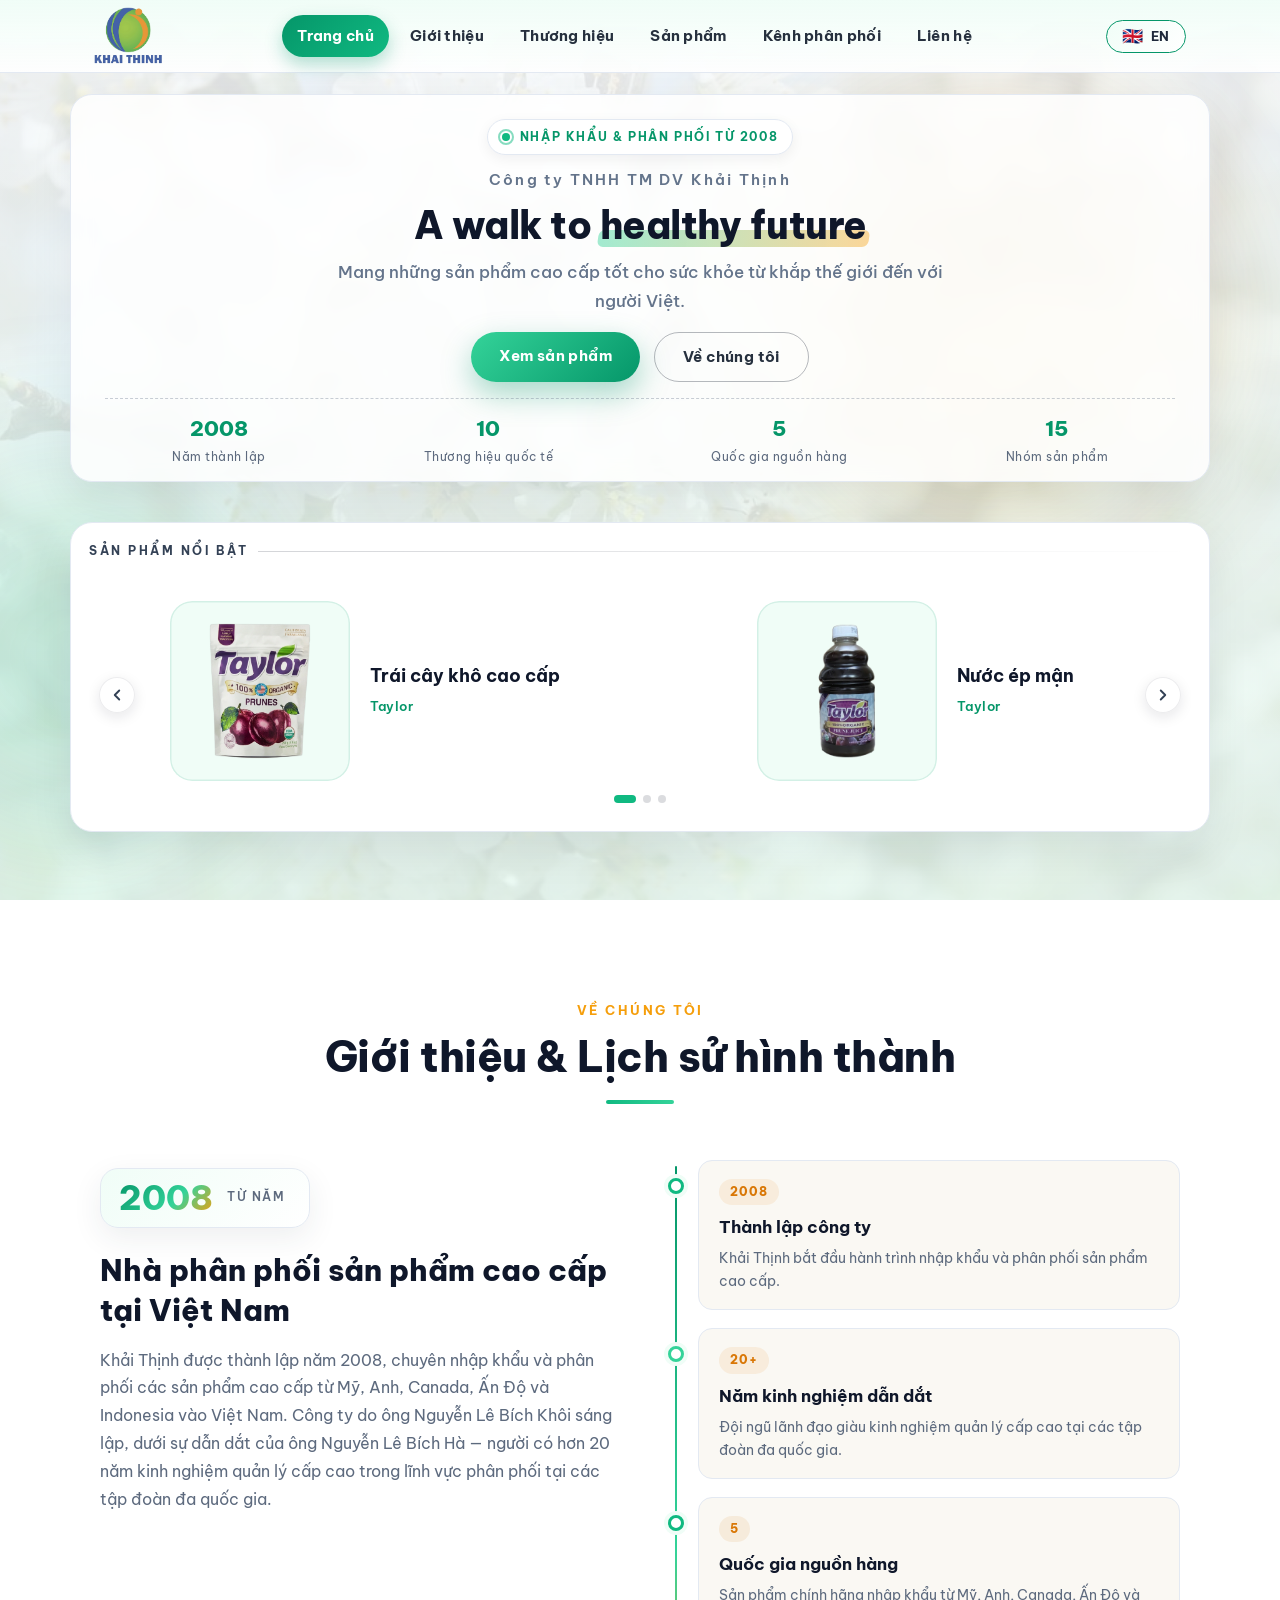
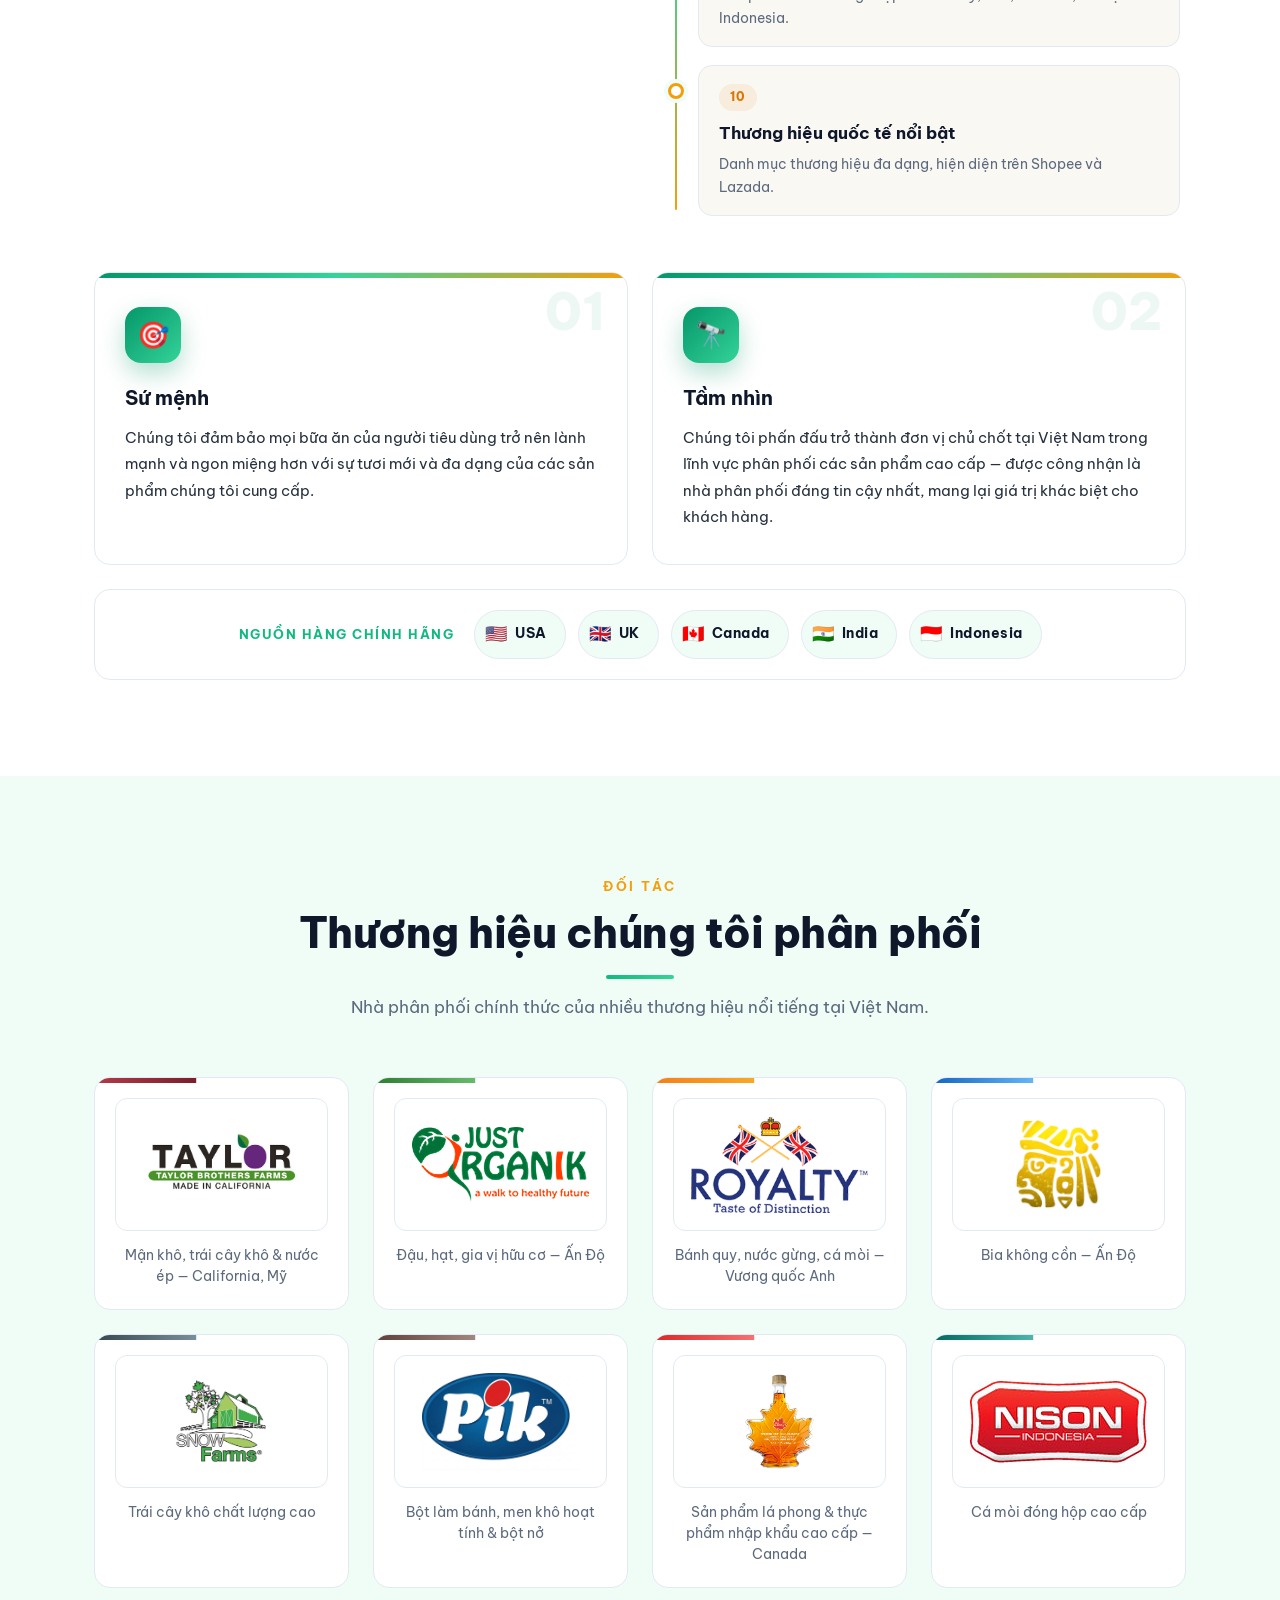
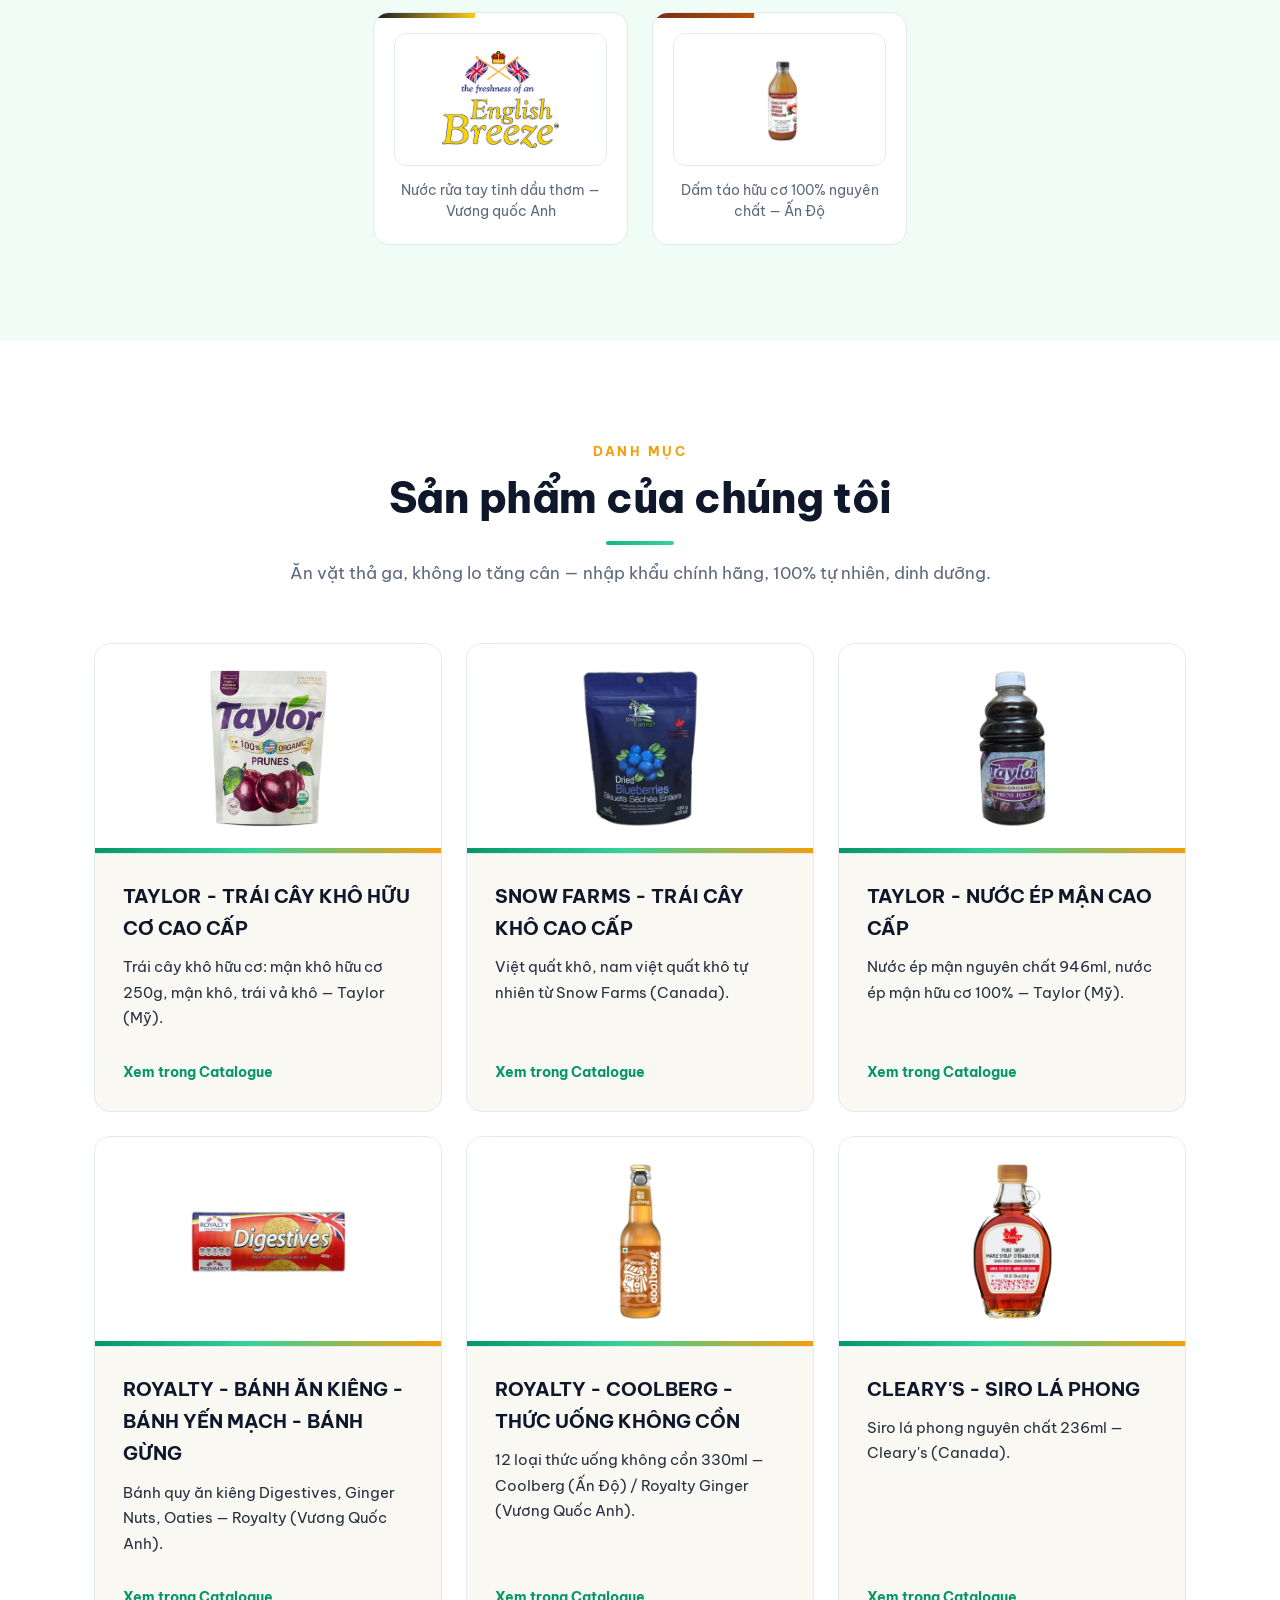
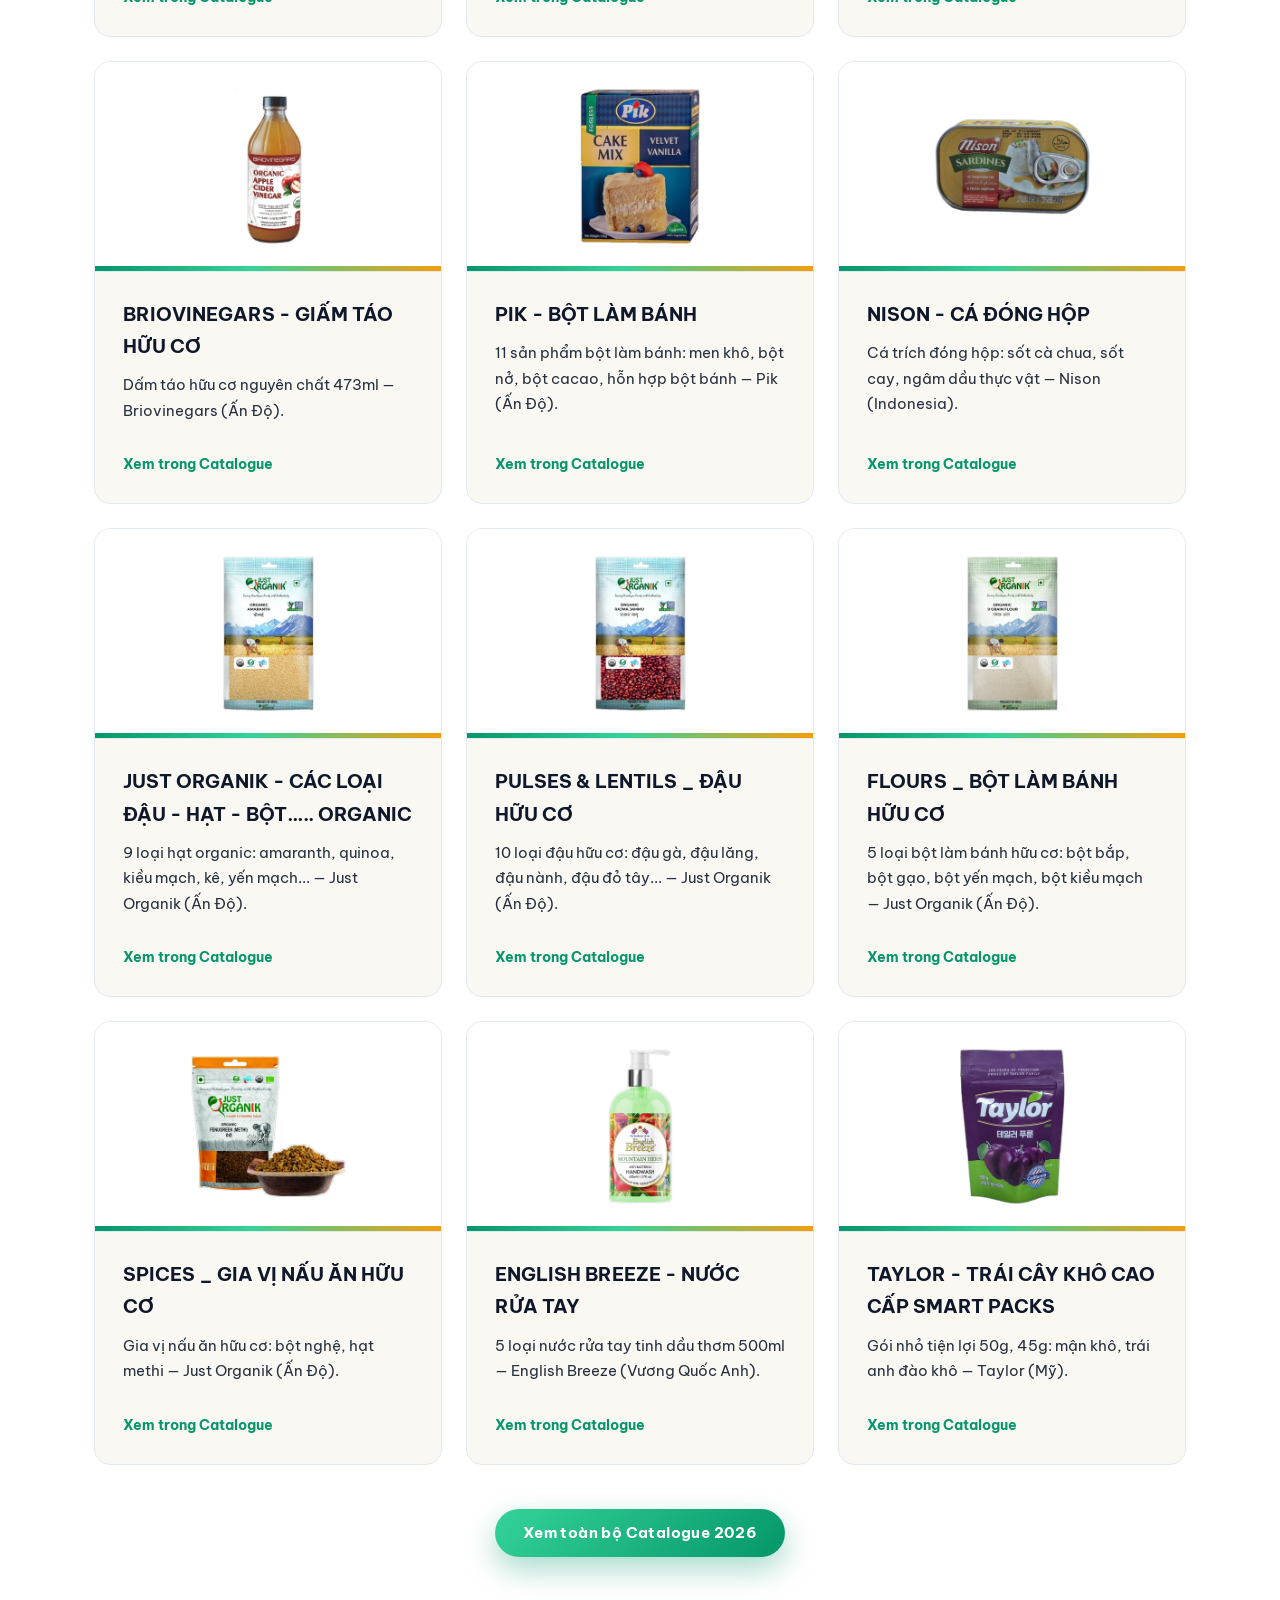
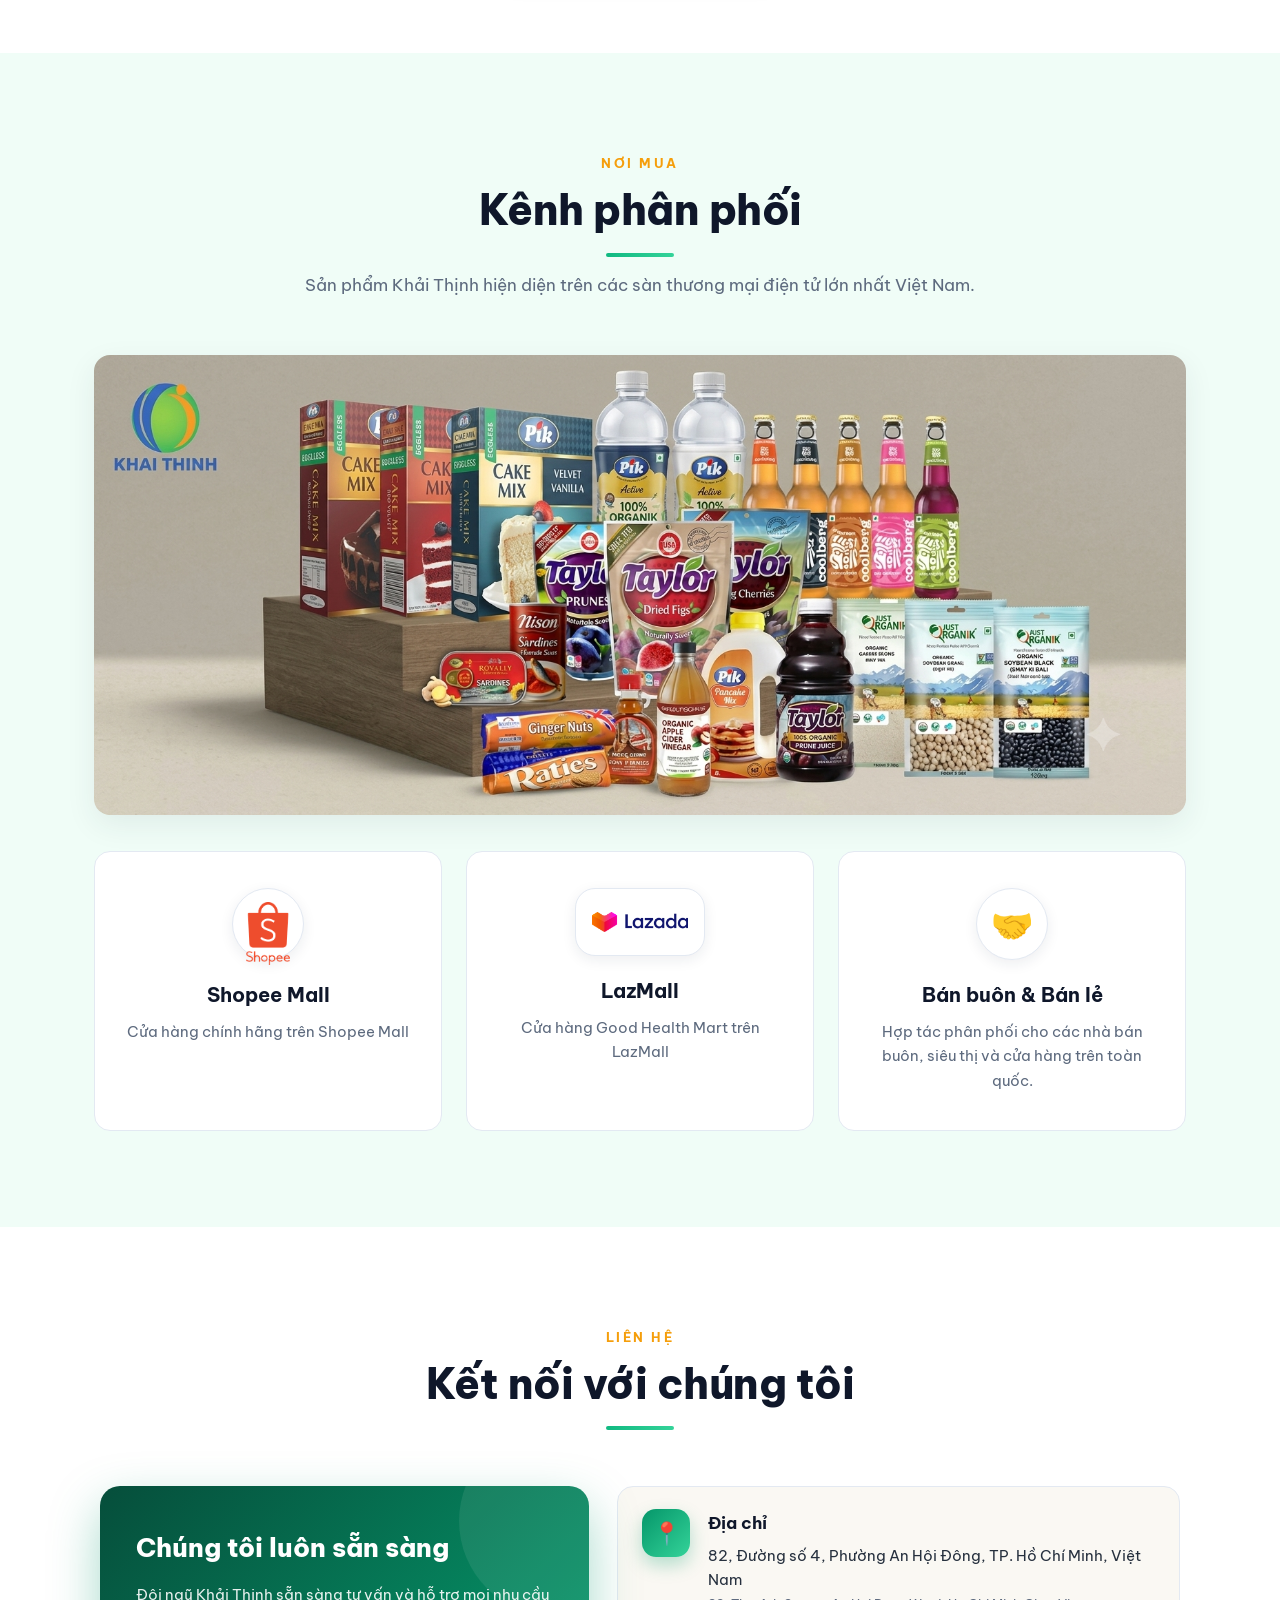
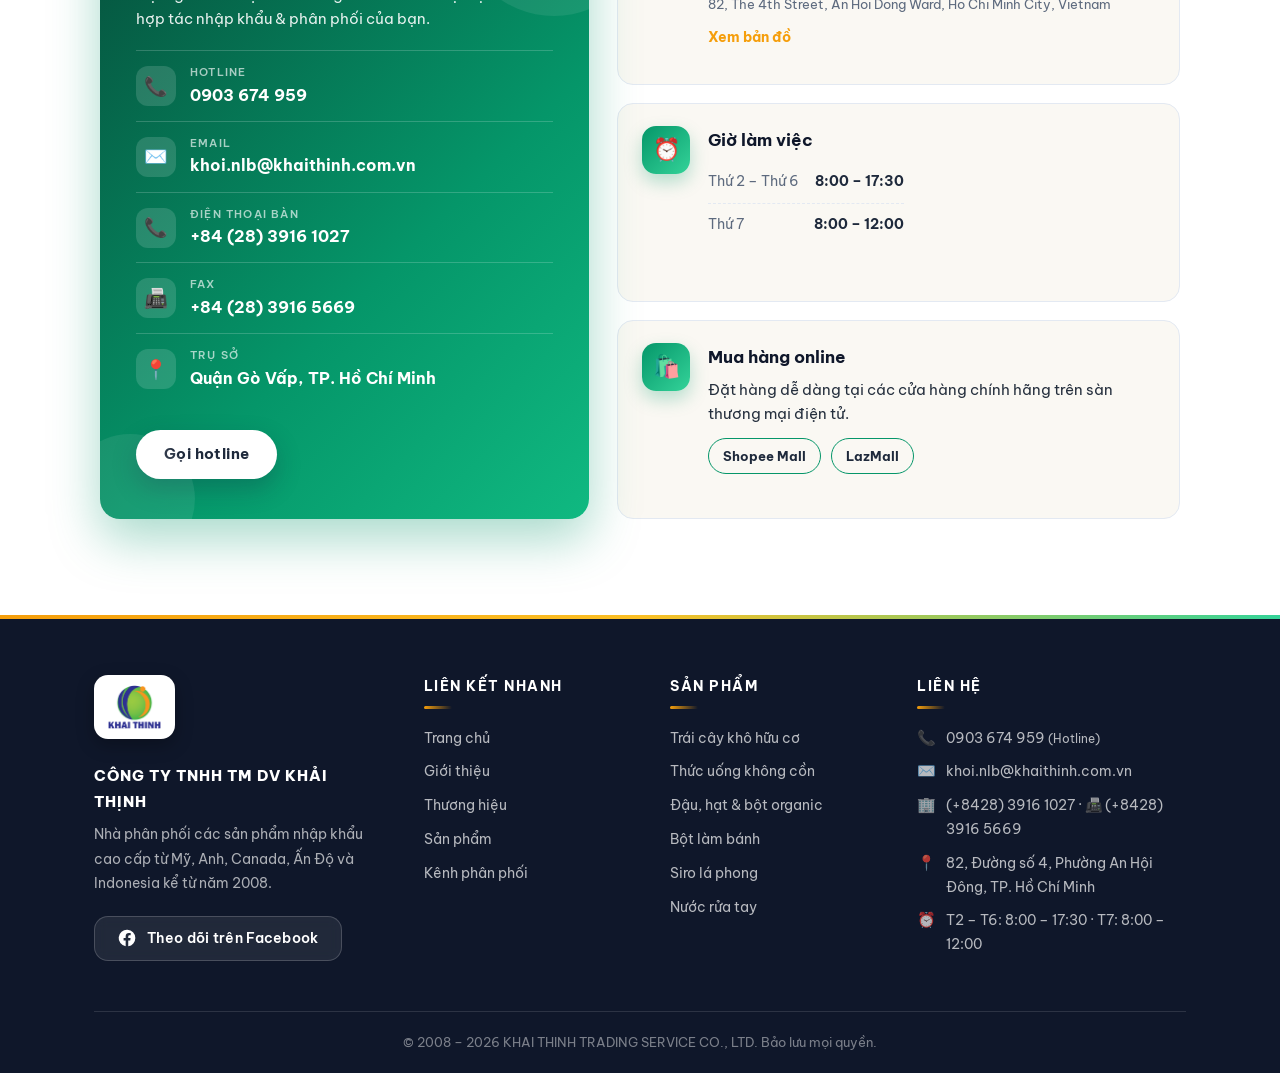
==== commit b67f8209: "Homepage: split Taylor into 2 cards (organic + smart packs) for 15-product grid" ====
--- a/index.html
+++ b/index.html
@@ -265,9 +265,9 @@
 
       <div class="product-grid">
         <article class="product-card" id="product-00">
-          <div class="product-img"><img src="assets/catalog/taylor-trai-cay-kho-huu-co-cao-cap-usa-0/man-kho-huu-co-hieu-taylor-100-organic-prunes-250g.webp" alt="TAYLOR - TRÁI CÂY KHÔ CAO CẤP"></div>
-          <h3 data-vi="TAYLOR - TRÁI CÂY KHÔ CAO CẤP" data-en="Premium Dried Fruits">TAYLOR - TRÁI CÂY KHÔ CAO CẤP</h3>
-          <p data-vi="Trái cây khô cao cấp: mận khô hữu cơ 250g, gói nhỏ 50g, trái vả khô, trái anh đào khô — Taylor (Mỹ)." data-en="Premium dried fruits: organic prunes 250g, smart packs 50g, dried figs, dried cherries — Taylor (USA).">Trái cây khô cao cấp: mận khô hữu cơ 250g, gói nhỏ 50g, trái vả khô, trái anh đào khô — Taylor (Mỹ).</p>
+          <div class="product-img"><img src="assets/catalog/taylor-trai-cay-kho-huu-co-cao-cap-usa-0/man-kho-huu-co-hieu-taylor-100-organic-prunes-250g.webp" alt="TAYLOR - TRÁI CÂY KHÔ HỮU CƠ CAO CẤP"></div>
+          <h3 data-vi="TAYLOR - TRÁI CÂY KHÔ HỮU CƠ CAO CẤP" data-en="Premium Organic Dried Fruits">TAYLOR - TRÁI CÂY KHÔ HỮU CƠ CAO CẤP</h3>
+          <p data-vi="Trái cây khô hữu cơ: mận khô hữu cơ 250g, mận khô, trái vả khô — Taylor (Mỹ)." data-en="Organic dried fruits: organic prunes 250g, prunes, dried figs — Taylor (USA).">Trái cây khô hữu cơ: mận khô hữu cơ 250g, mận khô, trái vả khô — Taylor (Mỹ).</p>
           <a class="product-link" href="catalogue.html#taylor-trai-cay-kho-cao-cap" target="_blank" rel="noopener" data-vi="Xem trong Catalogue" data-en="View in Catalogue">Xem trong Catalogue →</a>
         </article>
         <article class="product-card" id="product-01">
@@ -347,6 +347,12 @@
           <h3 data-vi="ENGLISH BREEZE - NƯỚC RỬA TAY" data-en="Scented Hand Wash">ENGLISH BREEZE - NƯỚC RỬA TAY</h3>
           <p data-vi="5 loại nước rửa tay tinh dầu thơm 500ml — English Breeze (Vương Quốc Anh)." data-en="5 scented hand washes 500ml — English Breeze (UK).">5 loại nước rửa tay tinh dầu thơm 500ml — English Breeze (Vương Quốc Anh).</p>
           <a class="product-link" href="catalogue.html#english-breeze-nuoc-rua-tay-14" target="_blank" rel="noopener" data-vi="Xem trong Catalogue" data-en="View in Catalogue">Xem trong Catalogue →</a>
+        </article>
+        <article class="product-card" id="product-14">
+          <div class="product-img"><img src="assets/catalog/taylor-trai-cay-kho-cao-cap-goi-nho-smart-packs-1/man-kho-taylor-prunes-naturally-sweet-50g.webp" alt="TAYLOR - TRÁI CÂY KHÔ CAO CẤP SMART PACKS"></div>
+          <h3 data-vi="TAYLOR - TRÁI CÂY KHÔ CAO CẤP SMART PACKS" data-en="Premium Dried Fruits Smart Packs">TAYLOR - TRÁI CÂY KHÔ CAO CẤP SMART PACKS</h3>
+          <p data-vi="Gói nhỏ tiện lợi 50g, 45g: mận khô, trái anh đào khô — Taylor (Mỹ)." data-en="Handy 50g, 45g packs: prunes, dried bing cherries — Taylor (USA).">Gói nhỏ tiện lợi 50g, 45g: mận khô, trái anh đào khô — Taylor (Mỹ).</p>
+          <a class="product-link" href="catalogue.html#taylor-trai-cay-kho-cao-cap" target="_blank" rel="noopener" data-vi="Xem trong Catalogue" data-en="View in Catalogue">Xem trong Catalogue →</a>
         </article>
       </div>
 
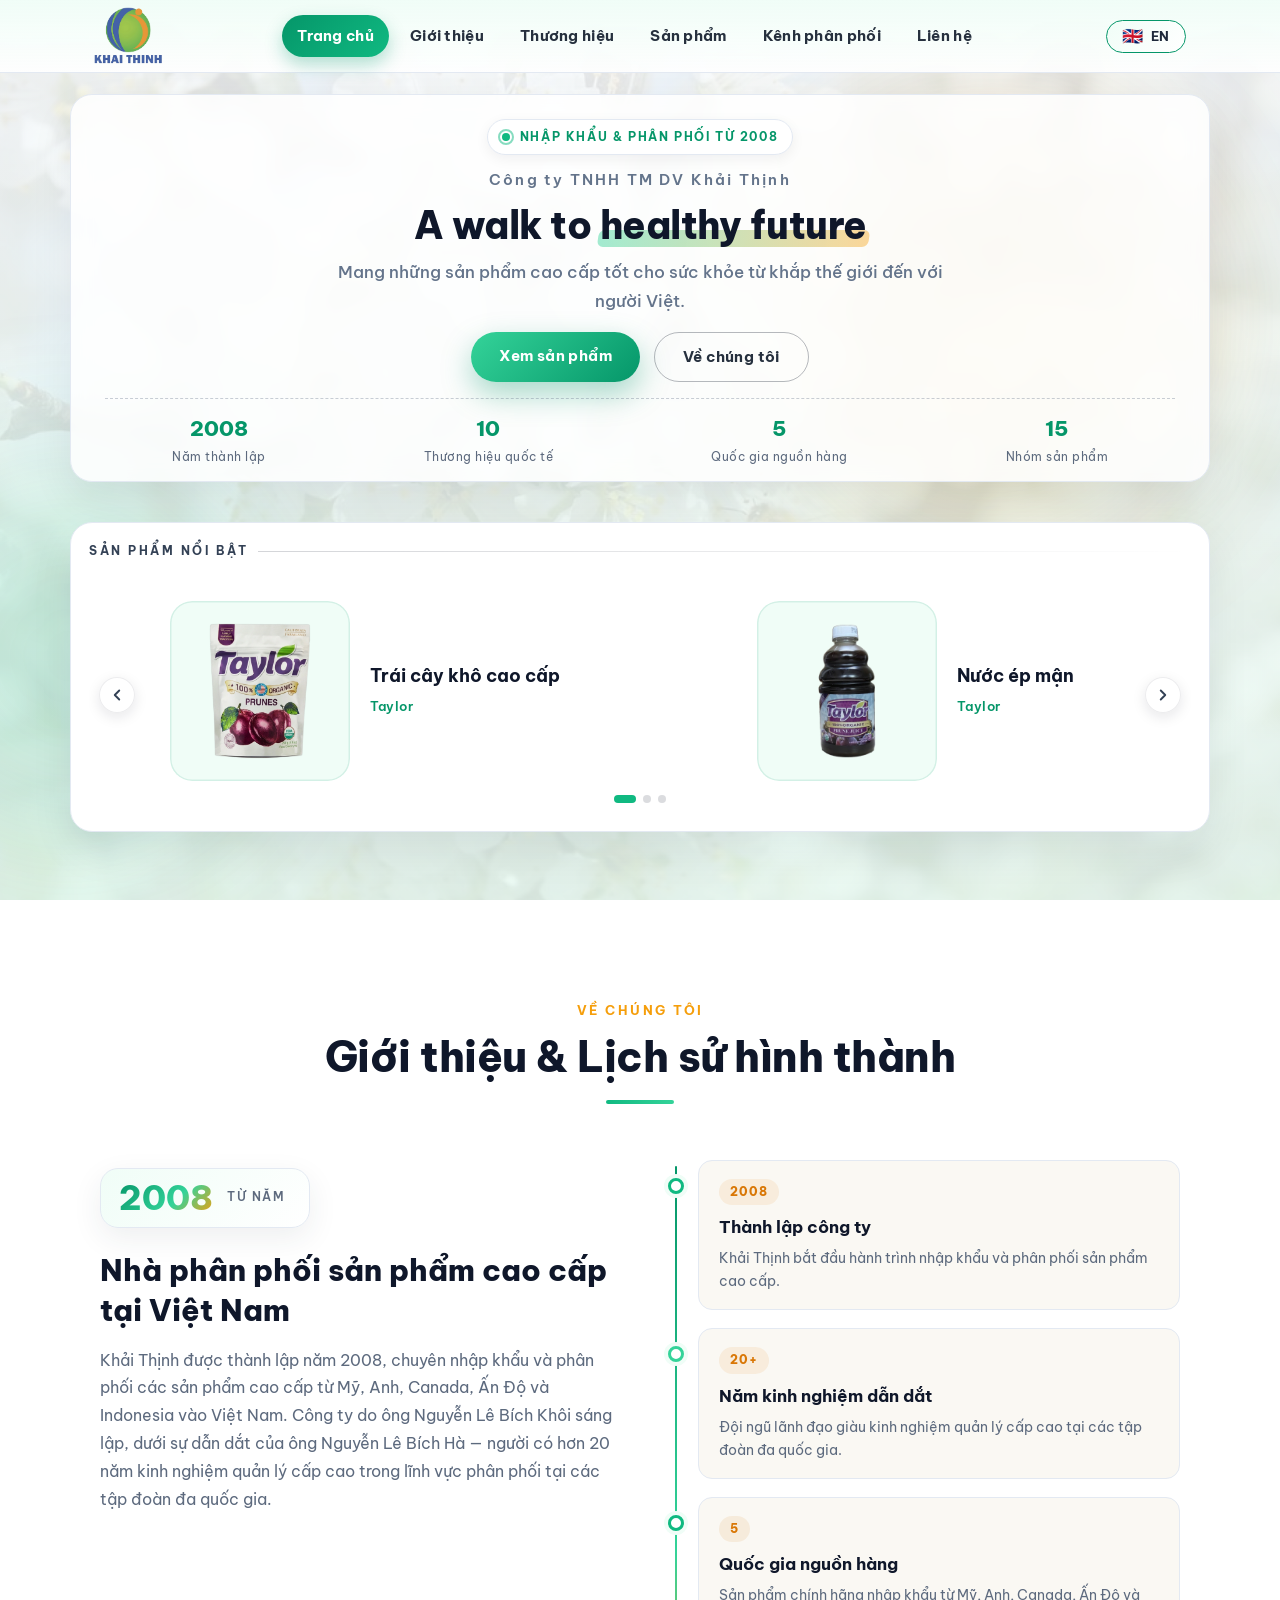
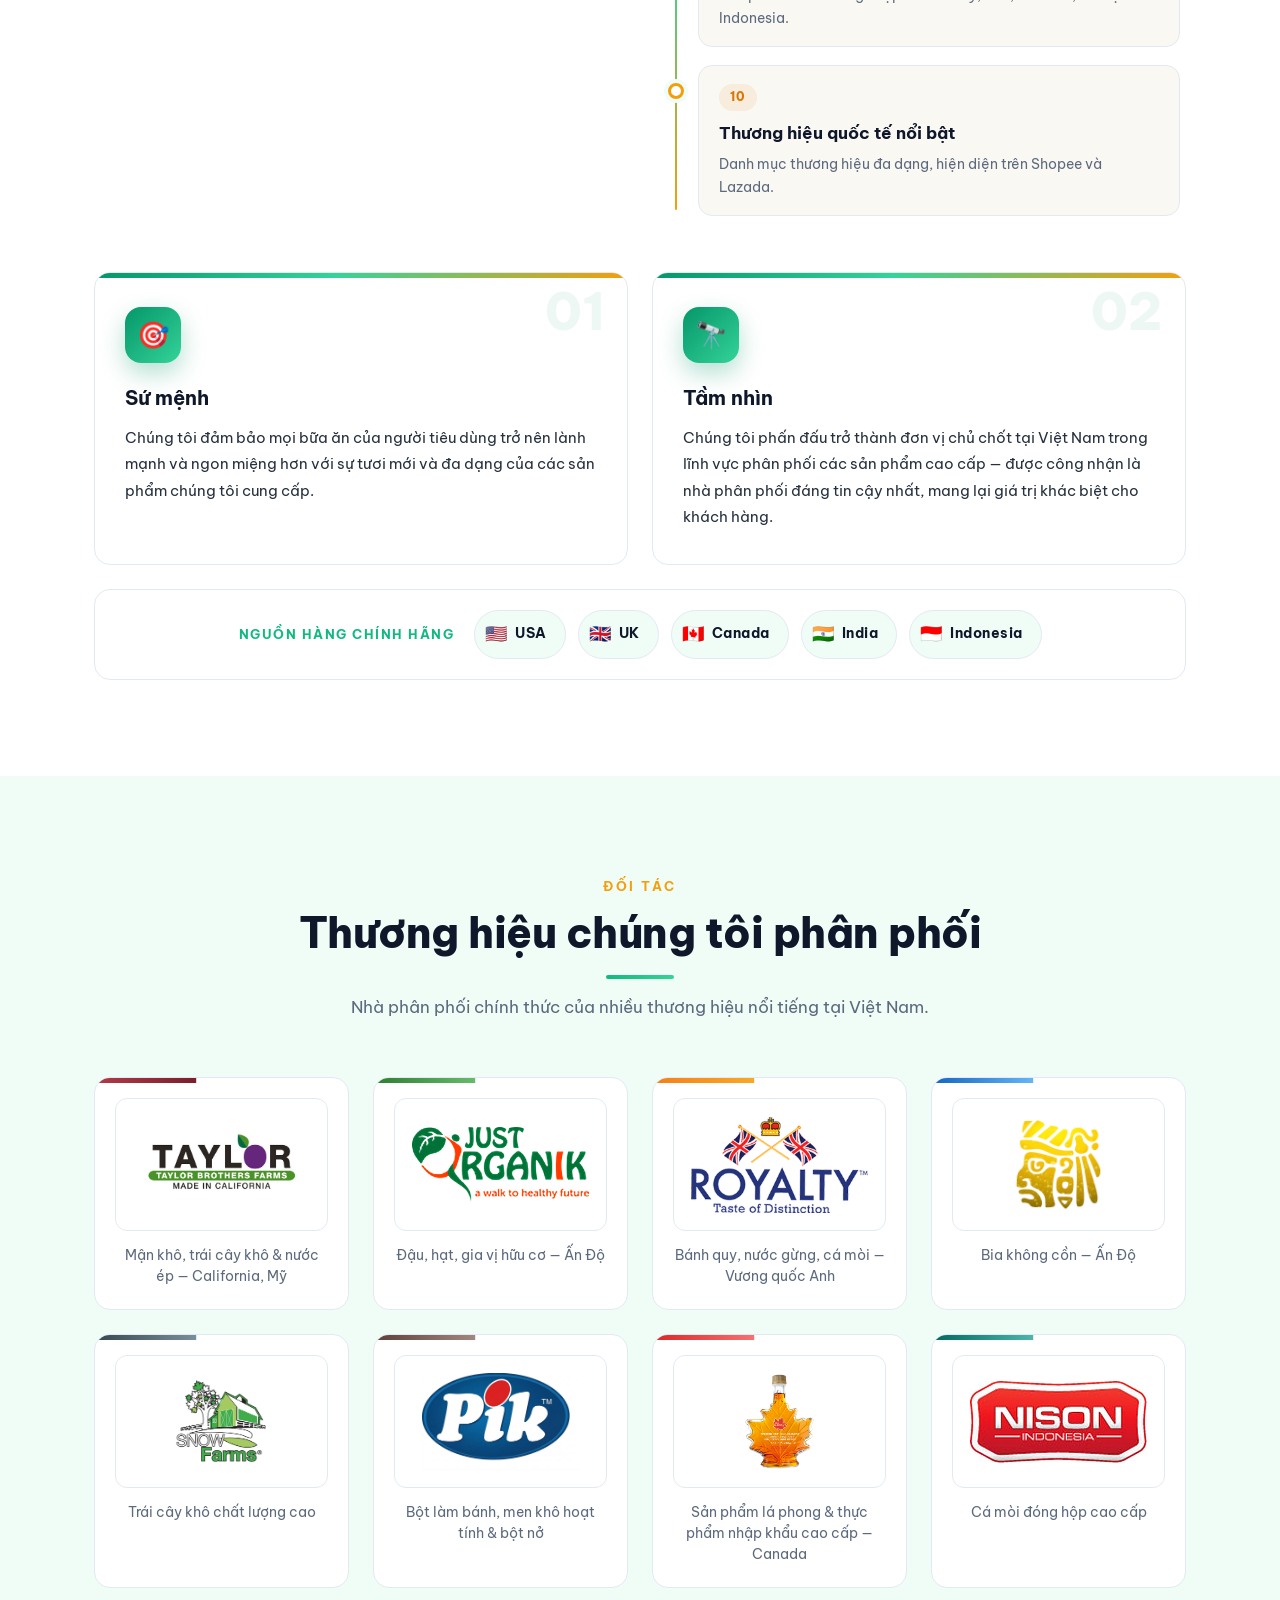
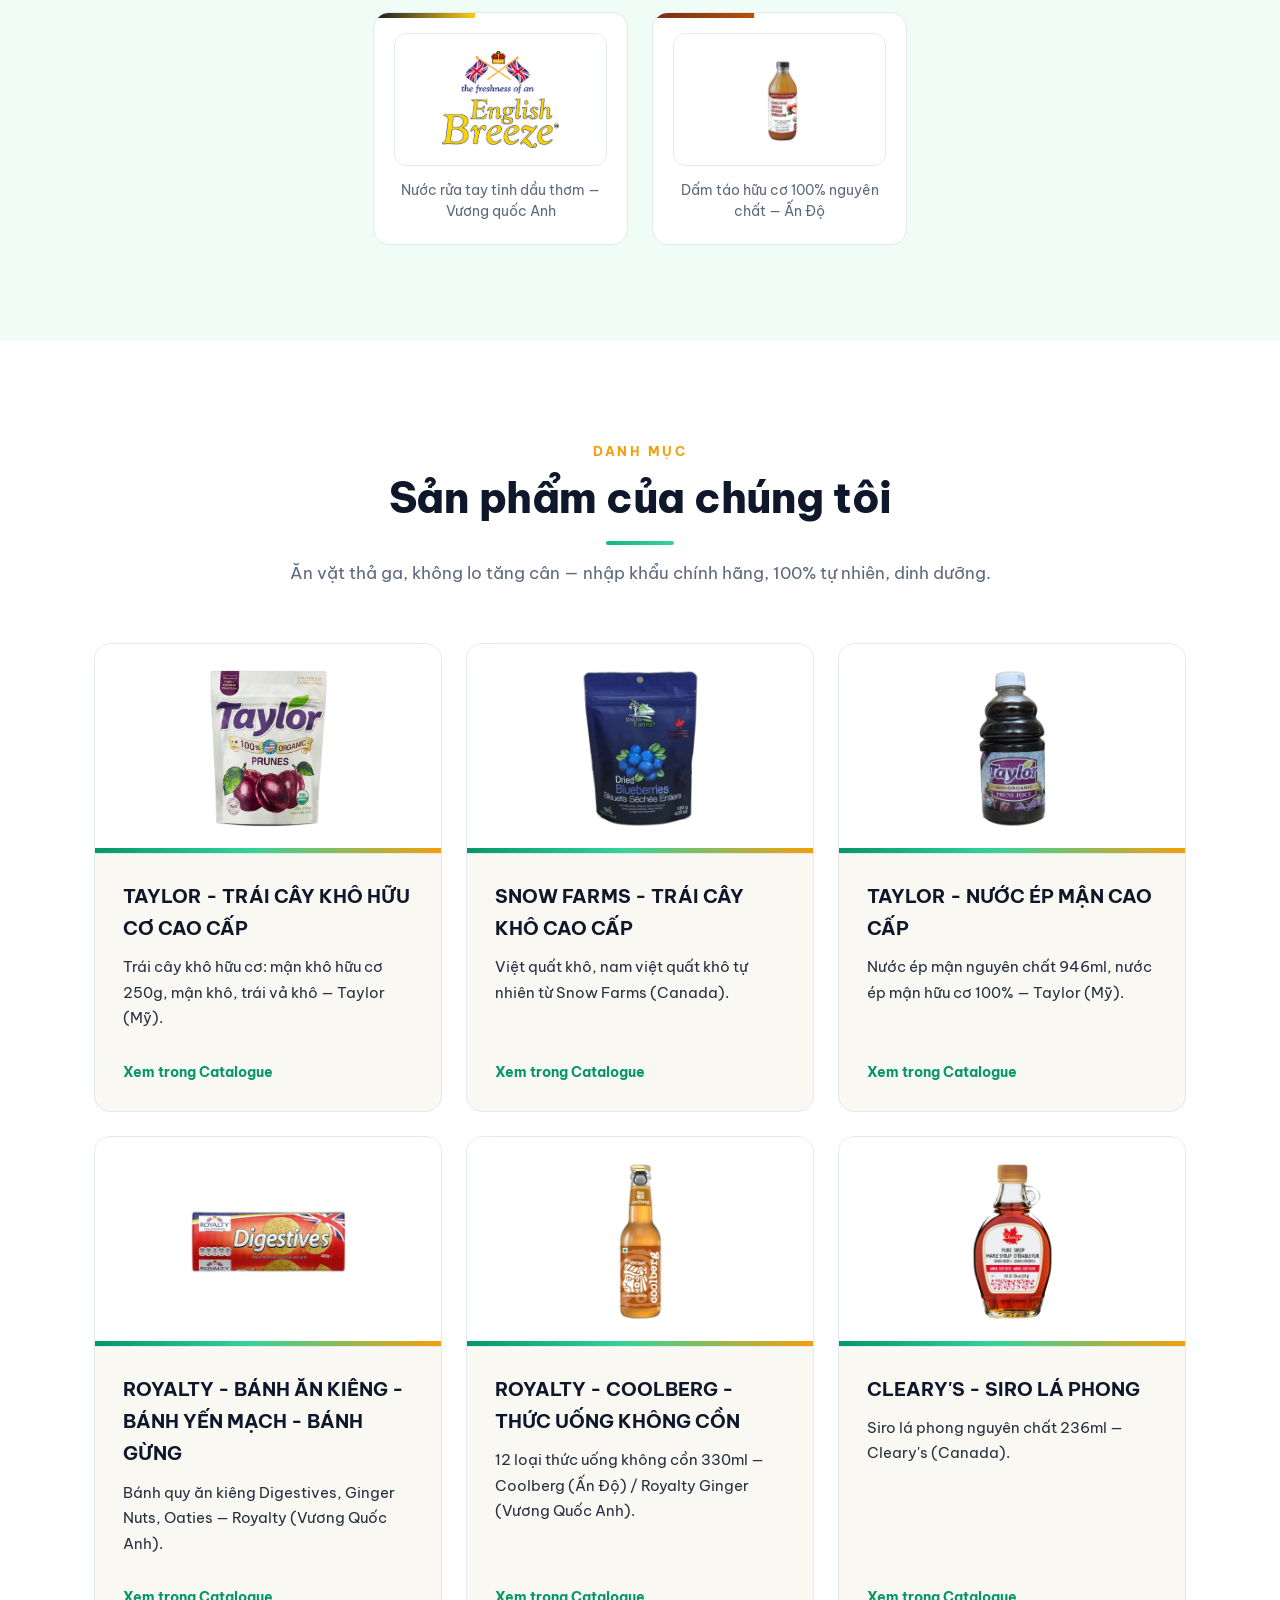
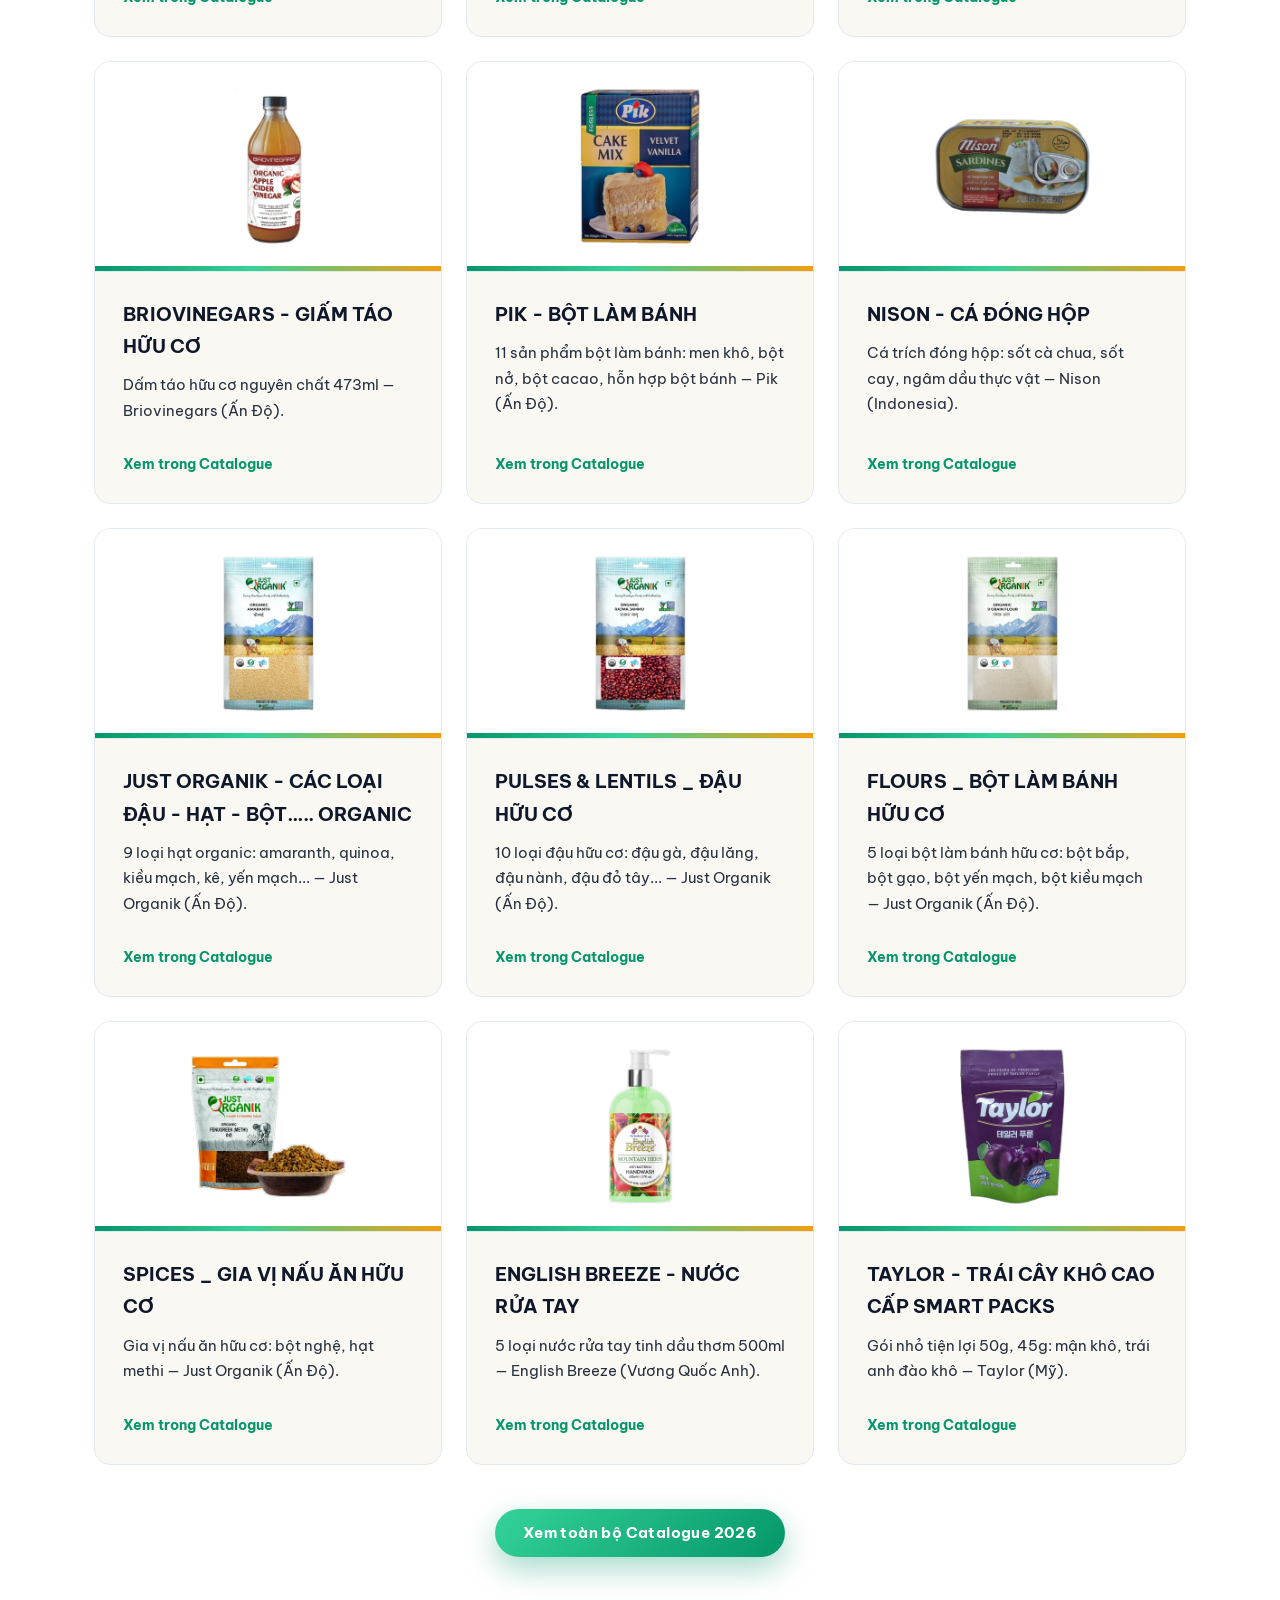
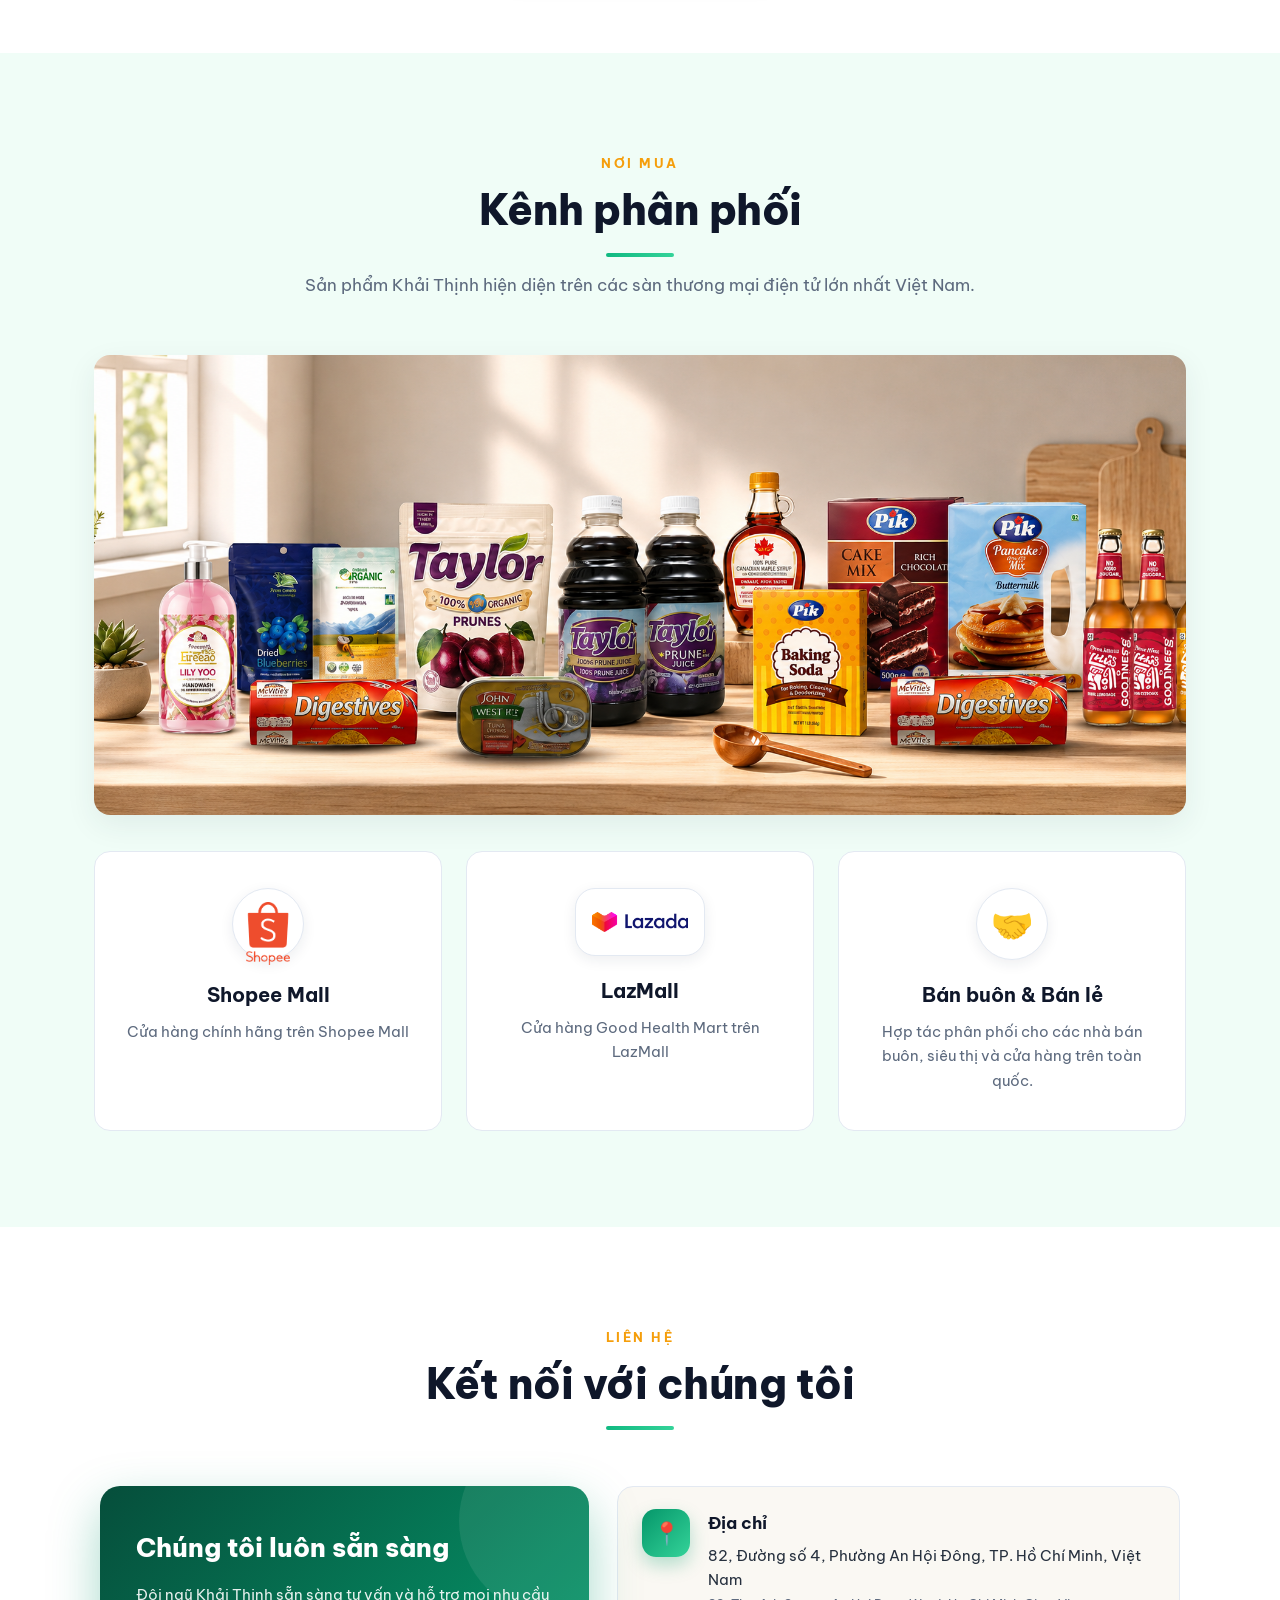
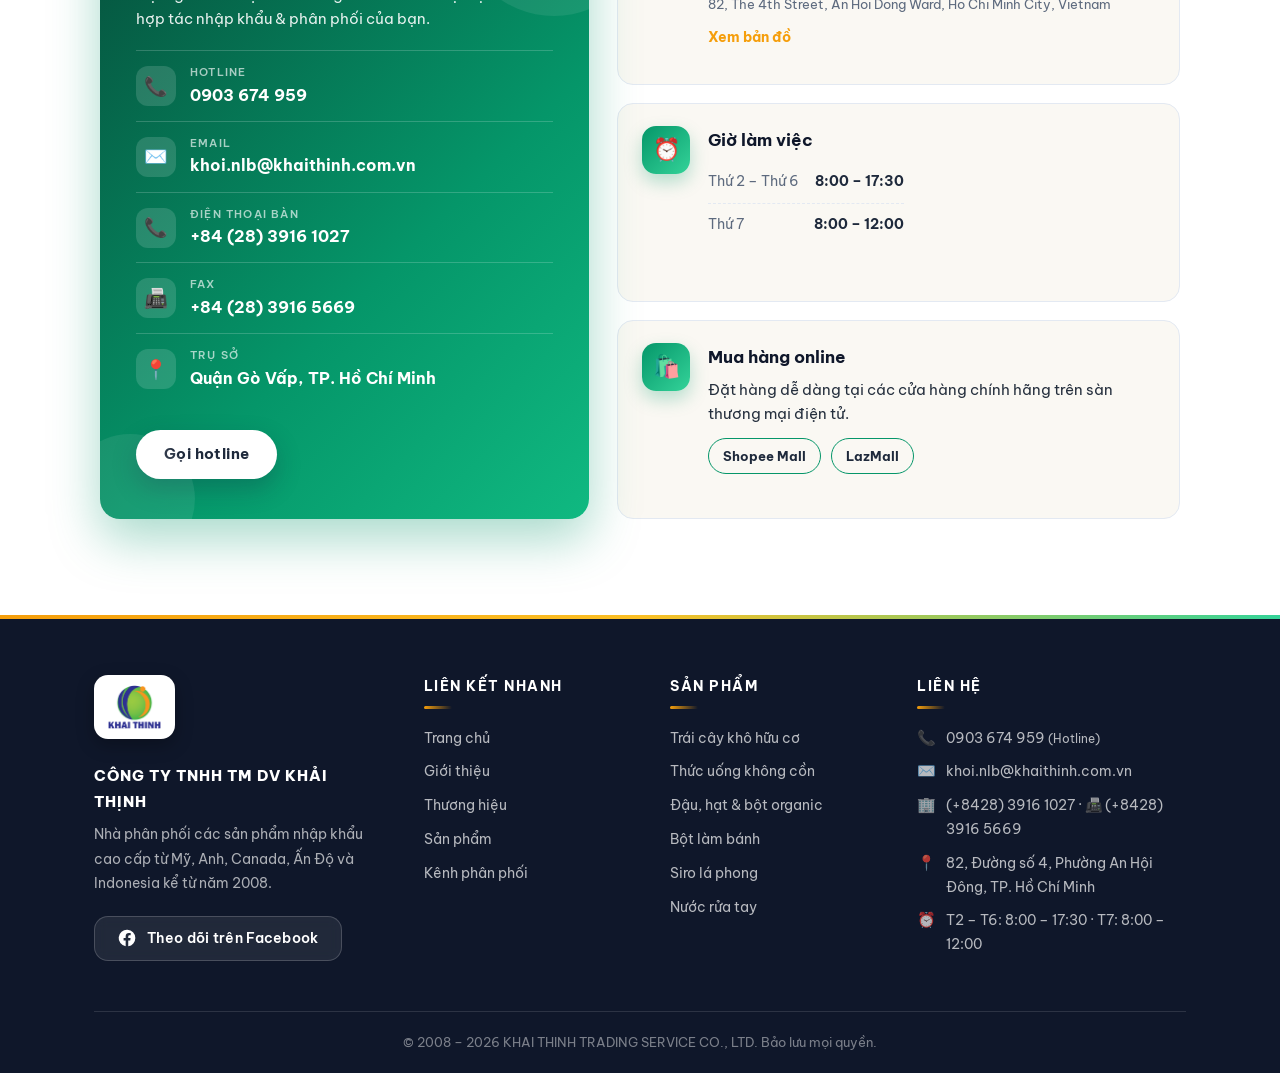
==== commit d182197f: "Thêm tính năng ẩn/hiện sản phẩm (KV + API + admin + catalogue/home)" ====
--- a/index.html
+++ b/index.html
@@ -505,5 +505,6 @@
   </button>
 
   <script src="js/main.js"></script>
+  <script src="js/prices.js"></script>
 </body>
 </html>
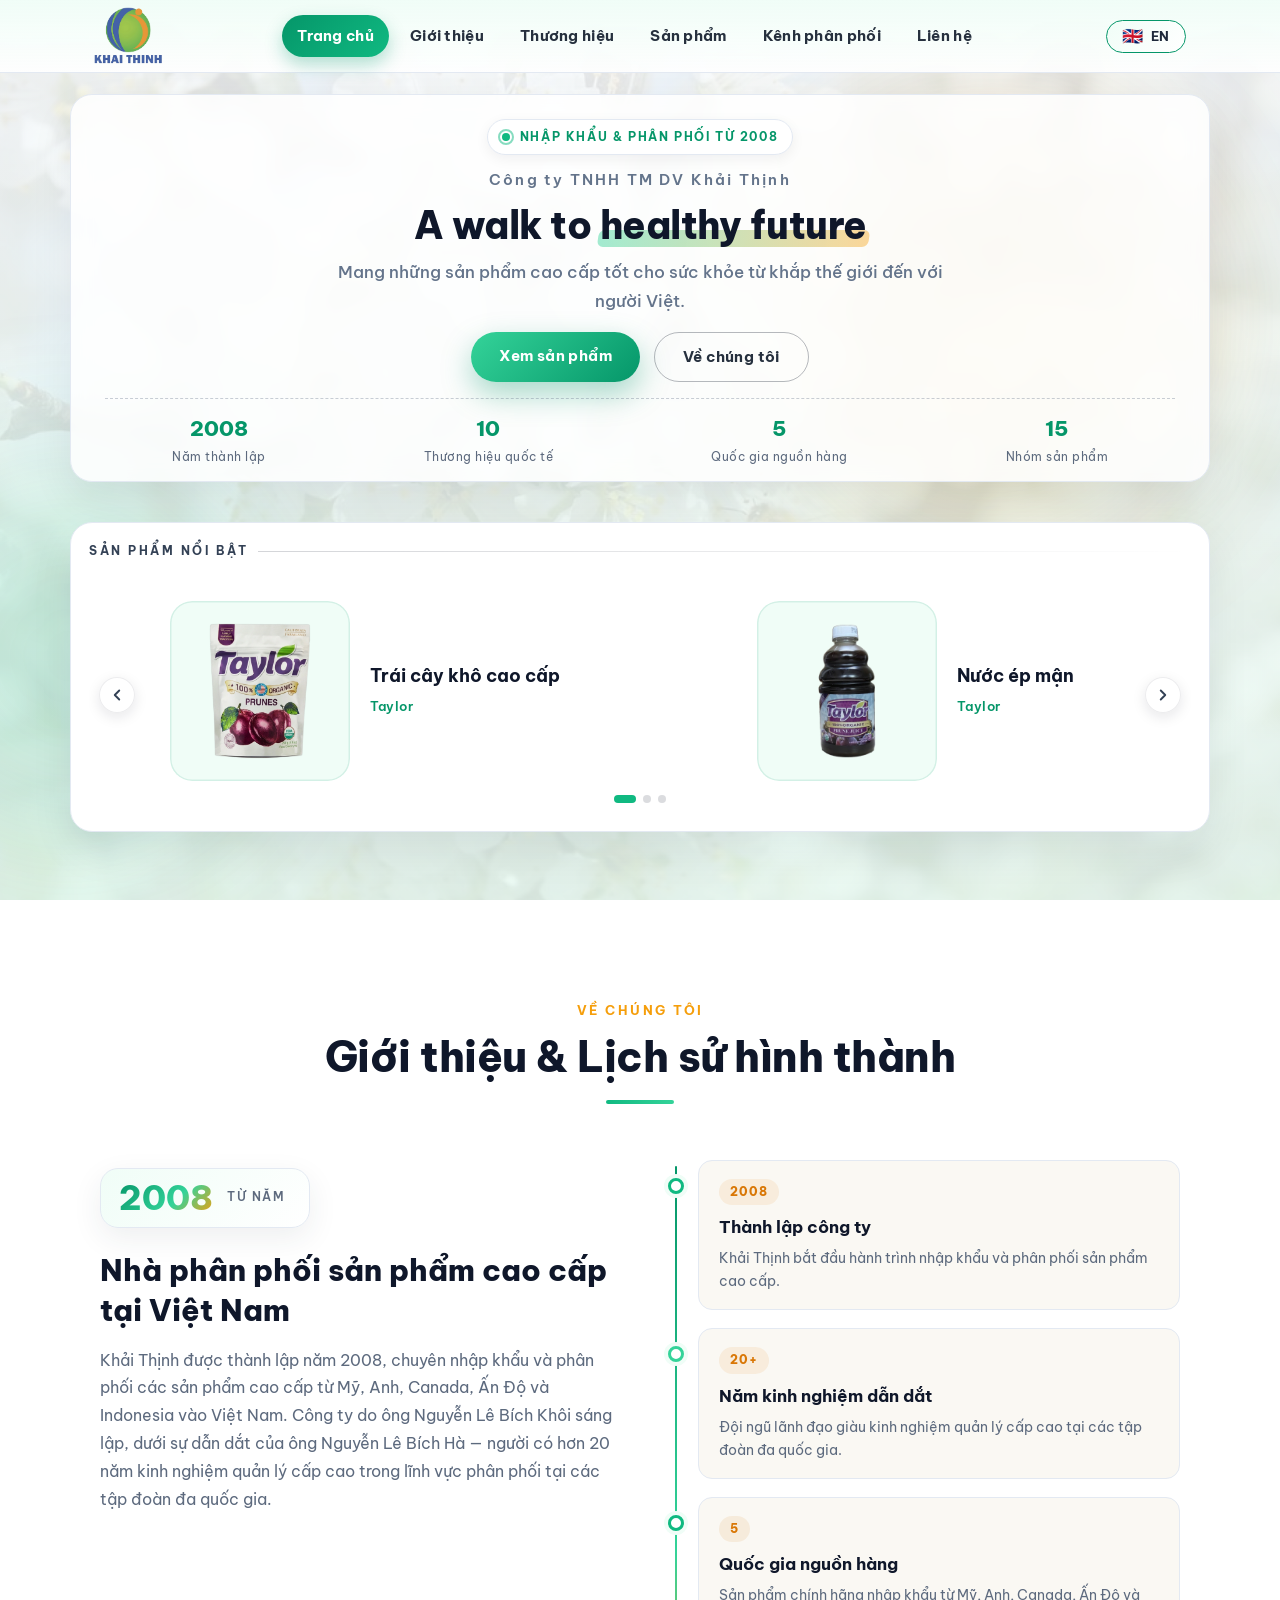
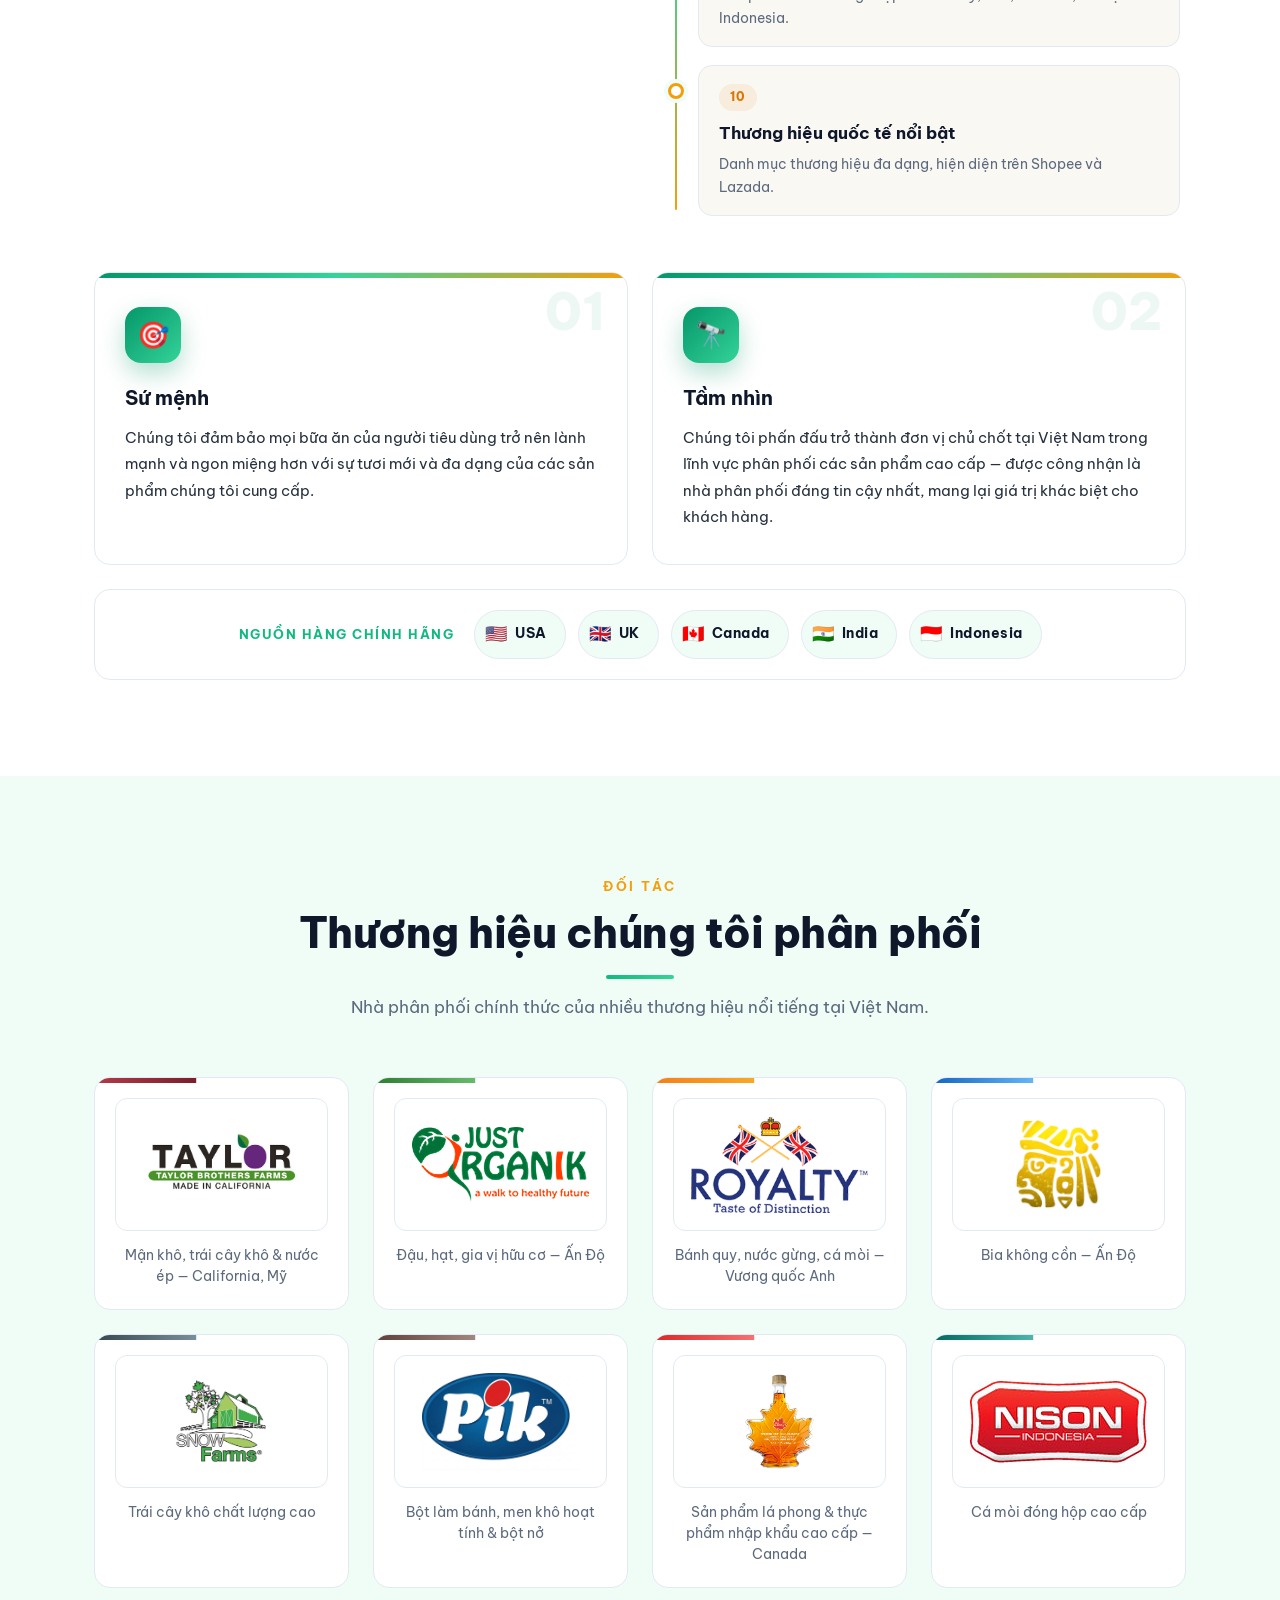
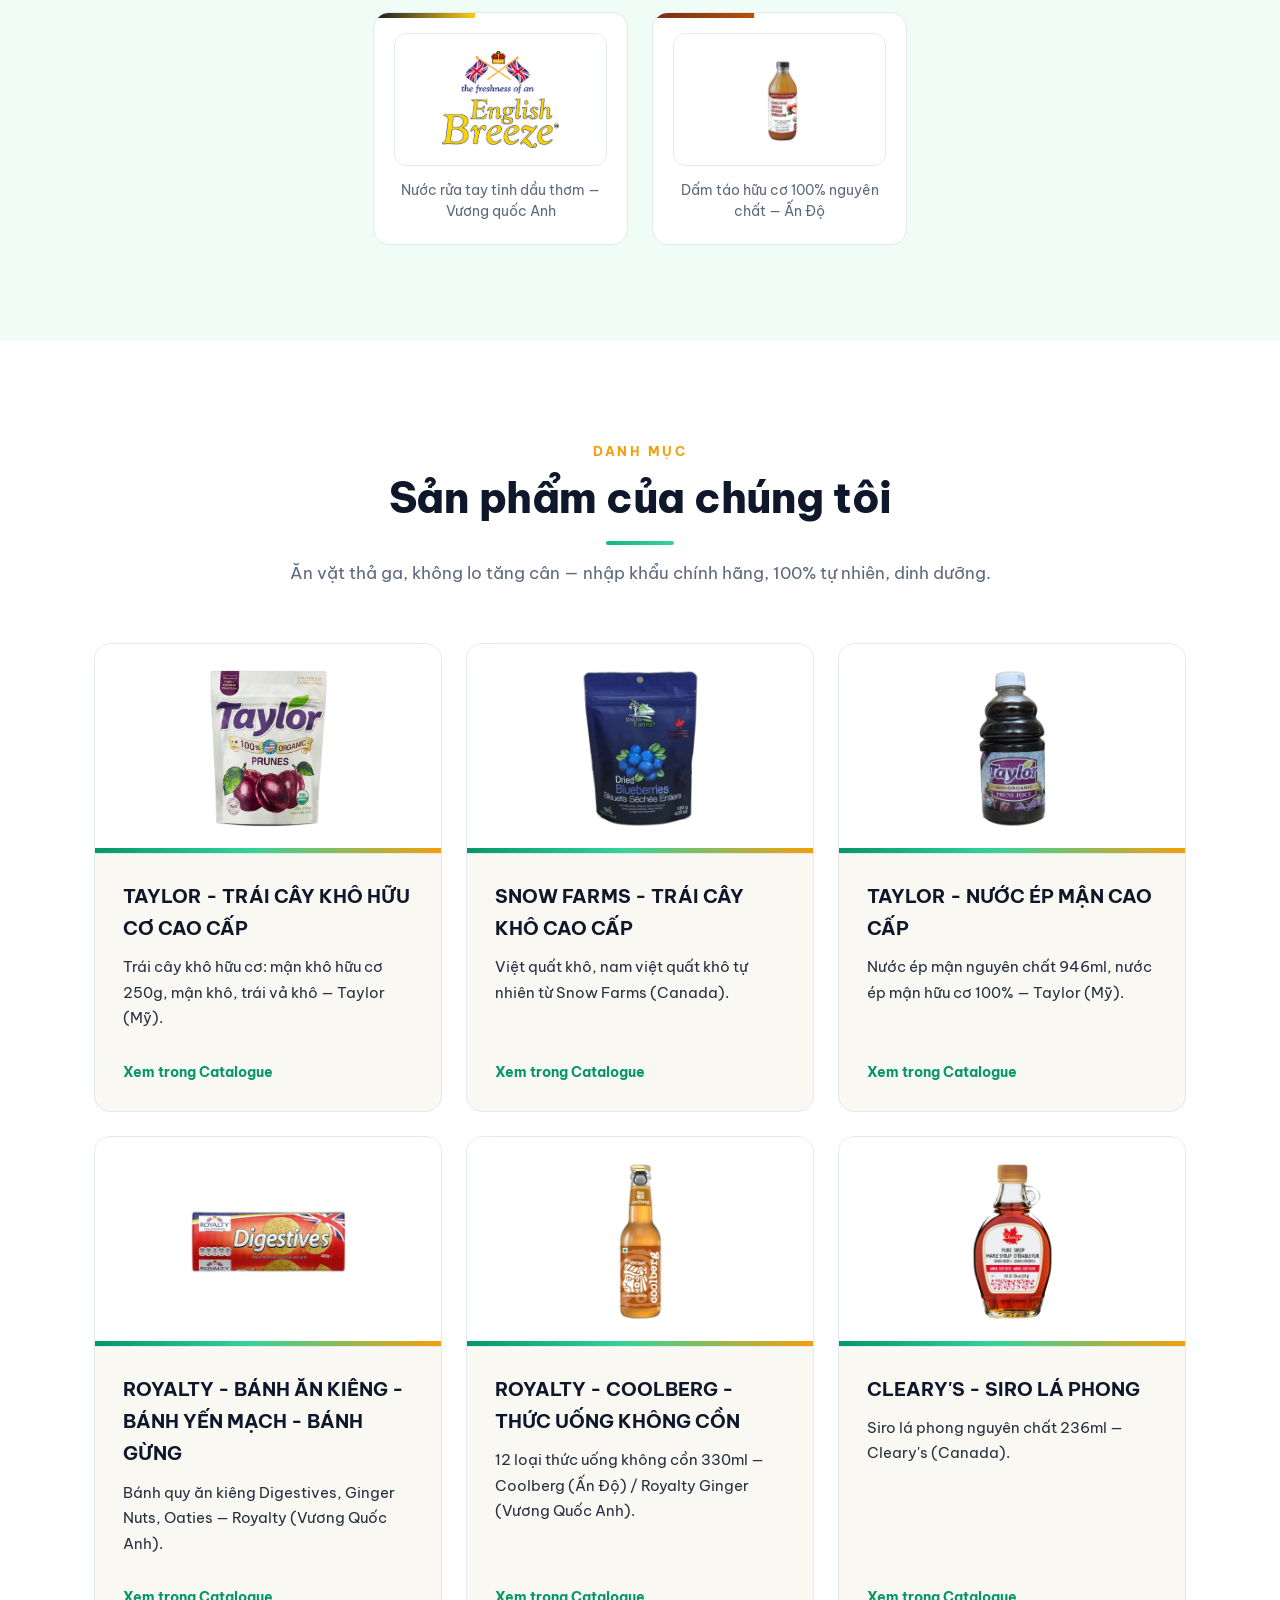
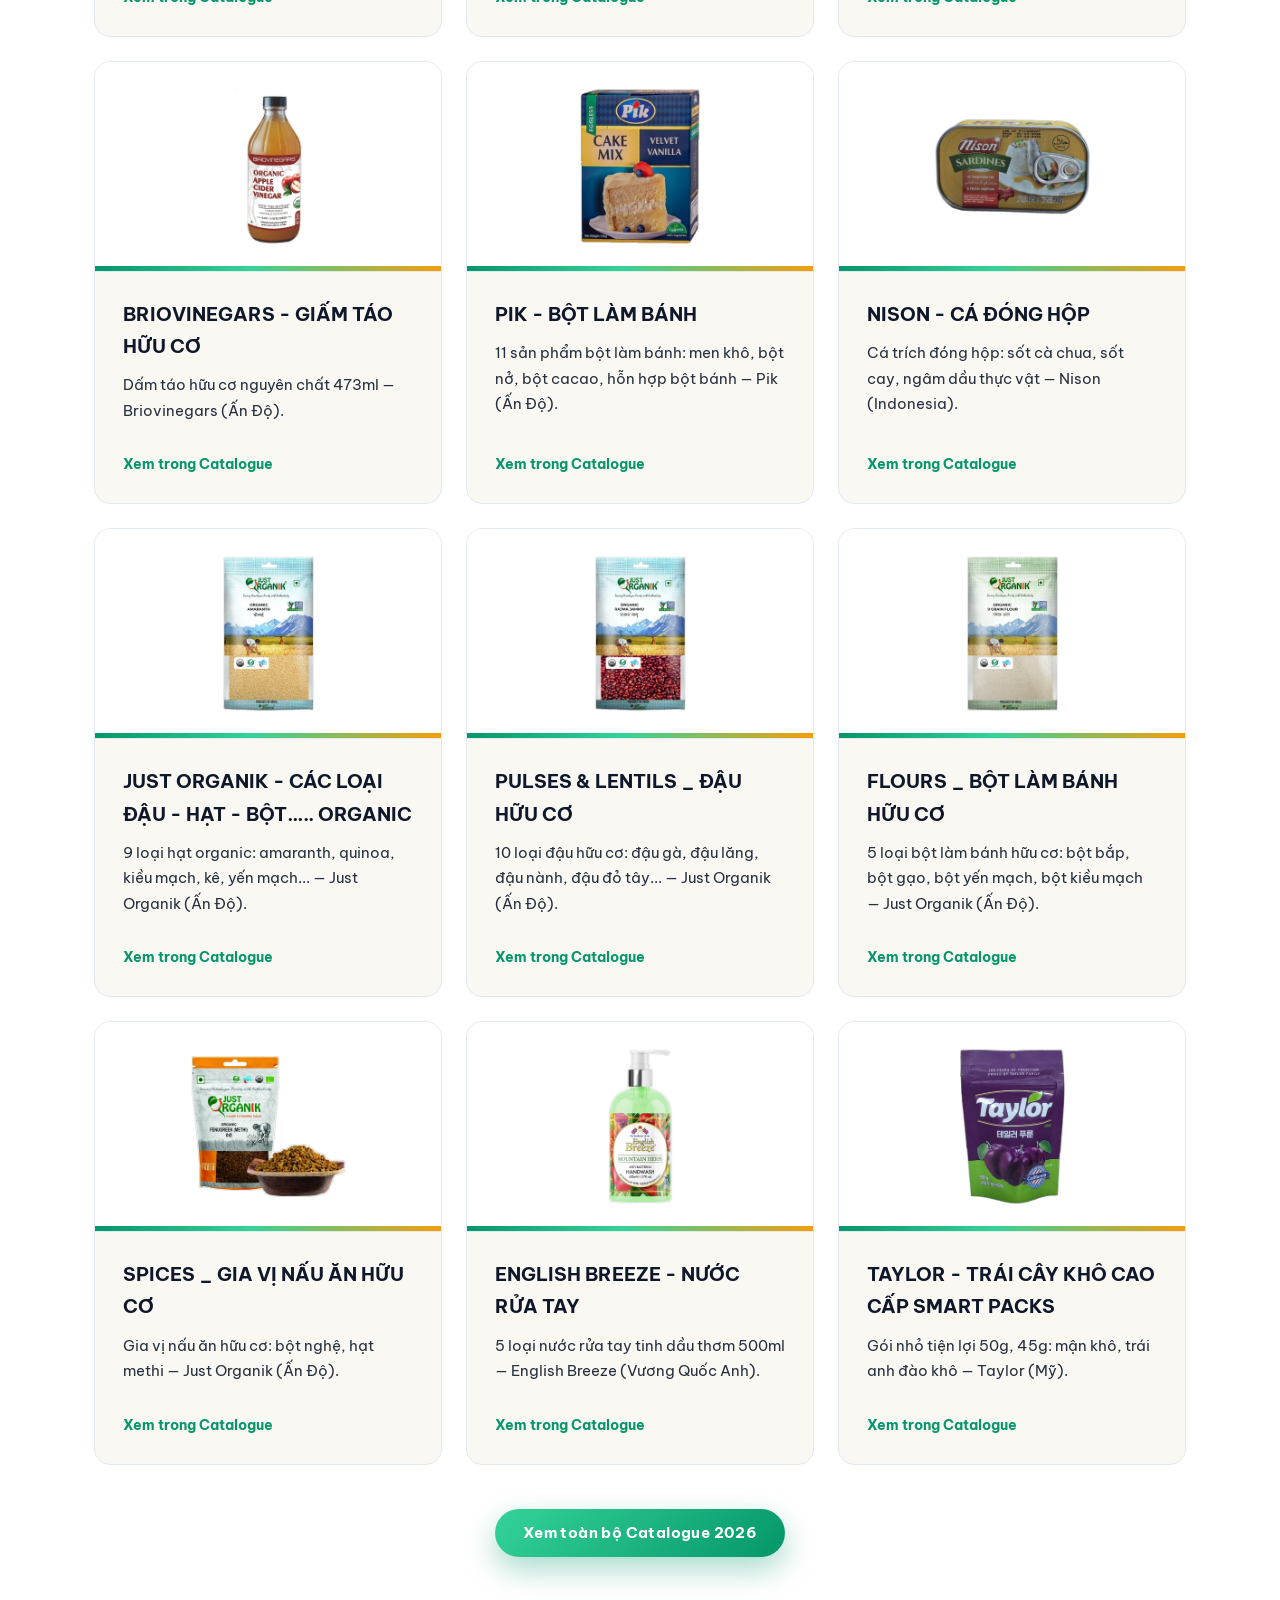
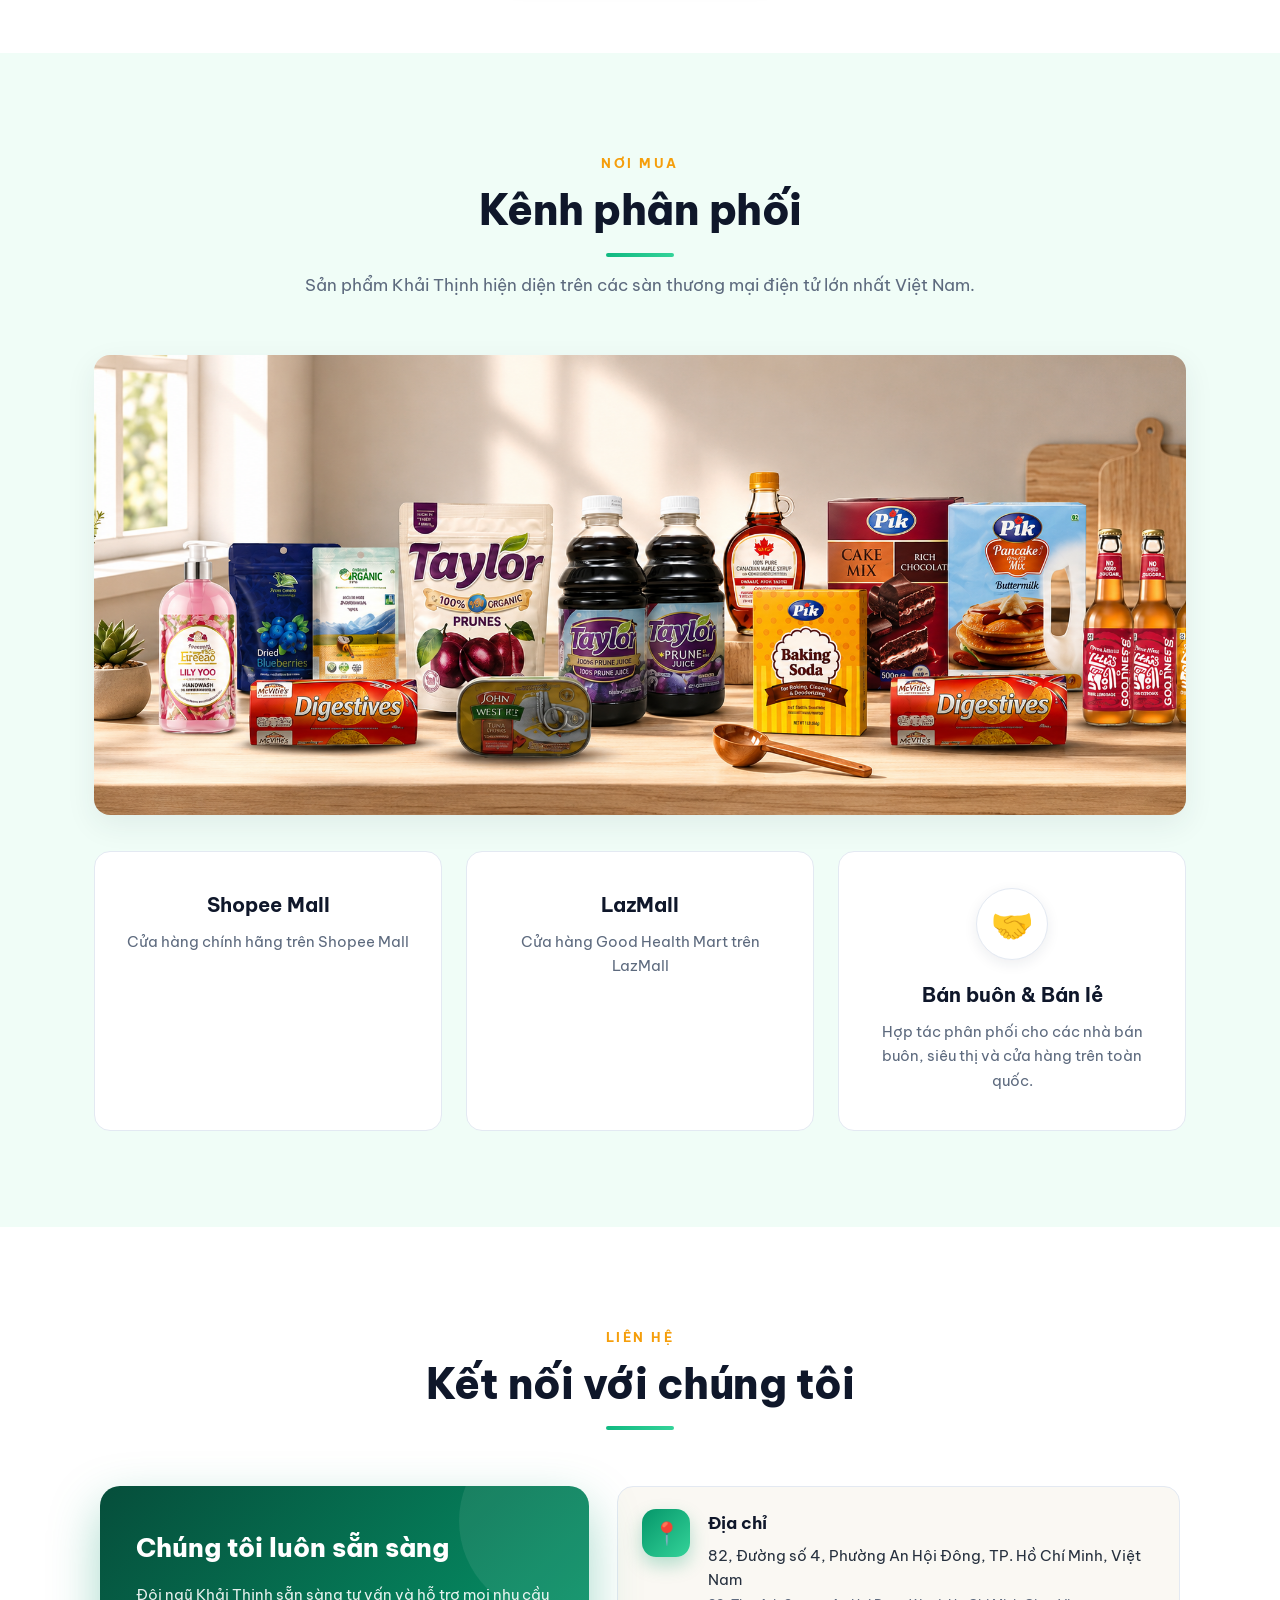
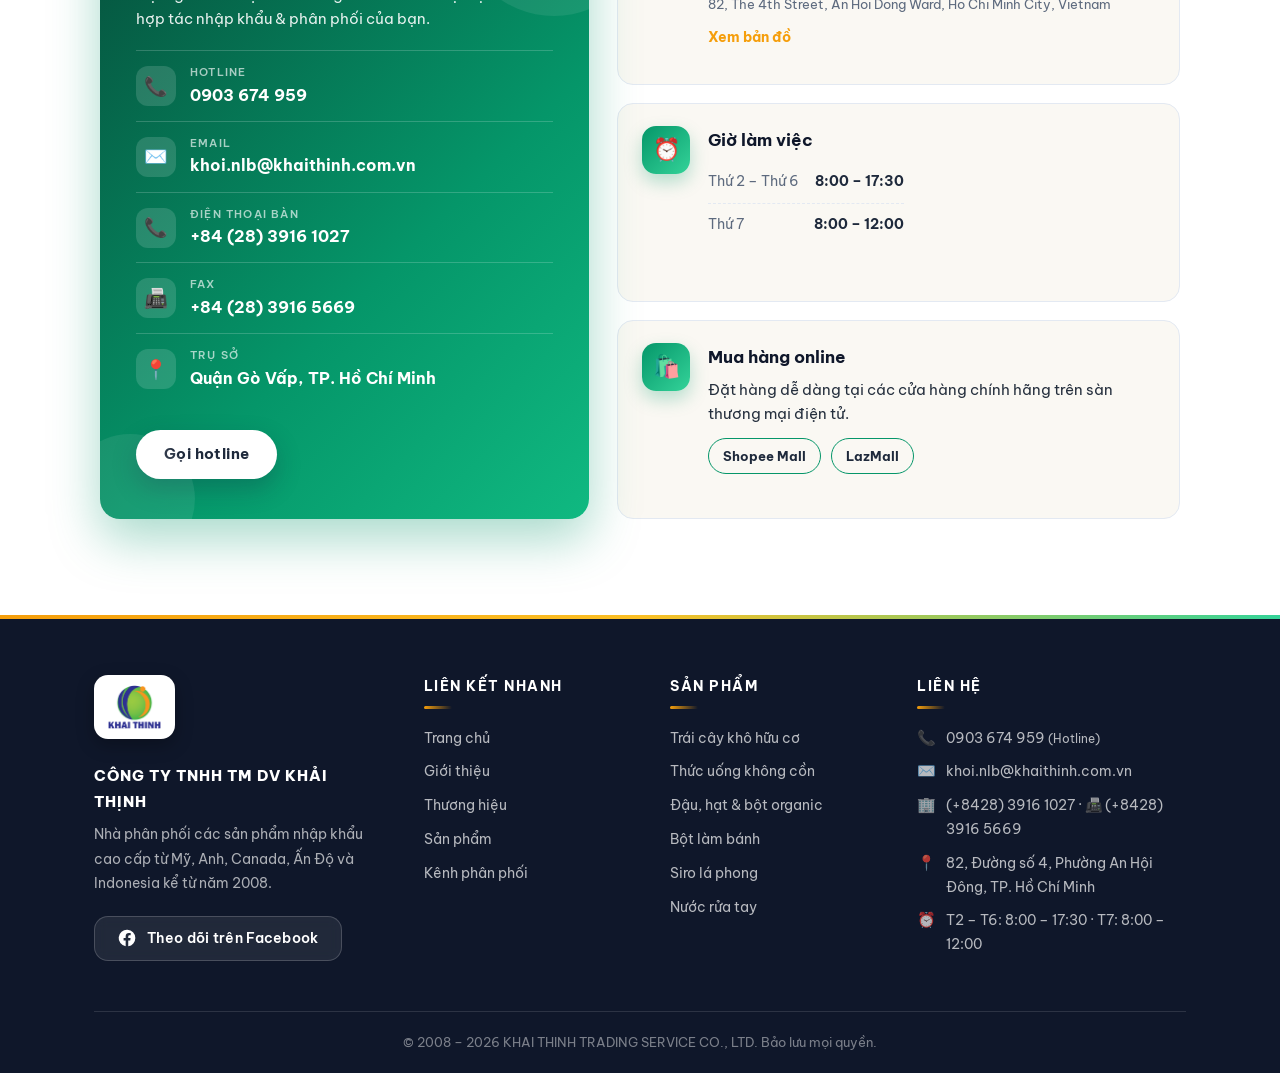
==== commit 63d09c34: "Trang bìa PDF: chữ to hơn và khít hơn (CÔNG TY TNHH TM DV KHẢI THỊNH liền nét, PRODUCT CATALOGUE 1 d" ====
--- a/index.html
+++ b/index.html
@@ -376,13 +376,11 @@
       </div>
 
       <div class="channel-grid">
-        <a class="channel-card" href="https://shopee.vn" target="_blank" rel="noopener">
-          <div class="channel-logo"><img src="assets/channel-shopee.png" alt="Shopee logo"></div>
+        <a class="channel-card" href="https://shopee.vn/khaithinh" target="_blank" rel="noopener">
           <h3>Shopee Mall</h3>
           <p data-vi="Cửa hàng chính hãng trên Shopee Mall" data-en="Official store on Shopee Mall">Cửa hàng chính hãng trên Shopee Mall</p>
         </a>
-        <a class="channel-card" href="https://www.lazada.vn" target="_blank" rel="noopener">
-          <div class="channel-logo-wide"><img src="assets/channel-lazada.png" alt="Lazada logo"></div>
+        <a class="channel-card" href="https://www.lazada.vn/shop/cong-ty-tnhh-tm-dv-khai-thinh/" target="_blank" rel="noopener">
           <h3>LazMall</h3>
           <p data-vi="Cửa hàng Good Health Mart trên LazMall" data-en="Good Health Mart store on LazMall">Cửa hàng Good Health Mart trên LazMall</p>
         </a>
@@ -439,8 +437,8 @@
               <h3 data-vi="Mua hàng online" data-en="Shop Online">Mua hàng online</h3>
               <p data-vi="Đặt hàng dễ dàng tại các cửa hàng chính hãng trên sàn thương mại điện tử." data-en="Order easily at our official stores on e-commerce platforms.">Đặt hàng dễ dàng tại các cửa hàng chính hãng trên sàn thương mại điện tử.</p>
               <div class="shop-links">
-                <a href="https://shopee.vn" target="_blank" rel="noopener">Shopee Mall</a>
-                <a href="https://www.lazada.vn" target="_blank" rel="noopener">LazMall</a>
+                <a href="https://shopee.vn/khaithinh" target="_blank" rel="noopener">Shopee Mall</a>
+                <a href="https://www.lazada.vn/shop/cong-ty-tnhh-tm-dv-khai-thinh/" target="_blank" rel="noopener">LazMall</a>
               </div>
             </div>
           </div>
@@ -506,5 +504,27 @@
 
   <script src="js/main.js"></script>
   <script src="js/prices.js"></script>
+  <script>
+    (function(){
+      var y = String(new Date().getFullYear());
+      if (y === "2026") return;
+      function sub(s){ return s.split("2026").join(y); }
+      var walker = document.createTreeWalker(document.body, NodeFilter.SHOW_TEXT);
+      var nodes = [];
+      while (walker.nextNode()) nodes.push(walker.currentNode);
+      for (var i = 0; i < nodes.length; i++){
+        if (nodes[i].nodeValue.indexOf("2026") >= 0) nodes[i].nodeValue = sub(nodes[i].nodeValue);
+      }
+      var flagged = document.querySelectorAll("[data-vi],[data-en],[title]");
+      for (var j = 0; j < flagged.length; j++){
+        var el = flagged[j], dvi = el.getAttribute("data-vi"), den = el.getAttribute("data-en");
+        if (dvi && dvi.indexOf("2026") >= 0) el.setAttribute("data-vi", sub(dvi));
+        if (den && den.indexOf("2026") >= 0) el.setAttribute("data-en", sub(den));
+      }
+      var metas = document.querySelectorAll("meta[content*='2026']");
+      for (var k = 0; k < metas.length; k++) metas[k].content = sub(metas[k].content);
+      if (document.title.indexOf("2026") >= 0) document.title = sub(document.title);
+    })();
+  </script>
 </body>
 </html>
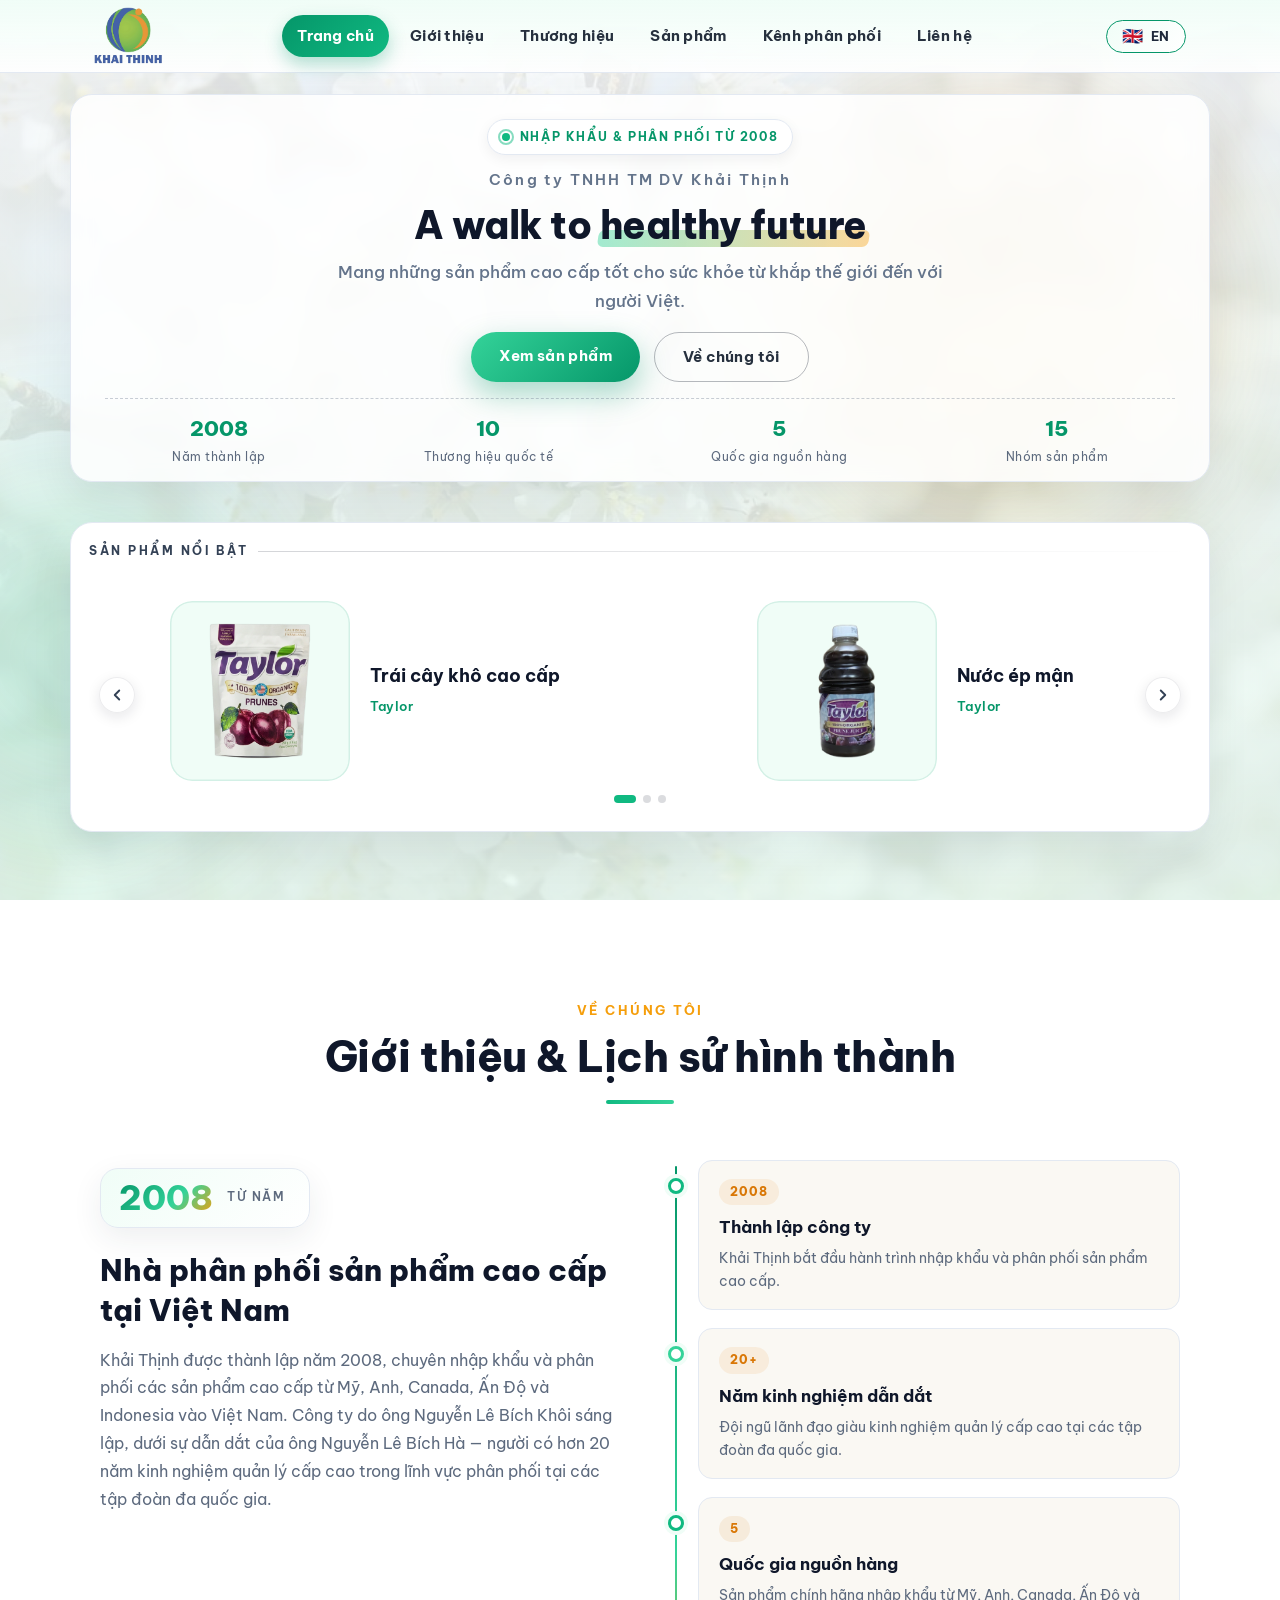
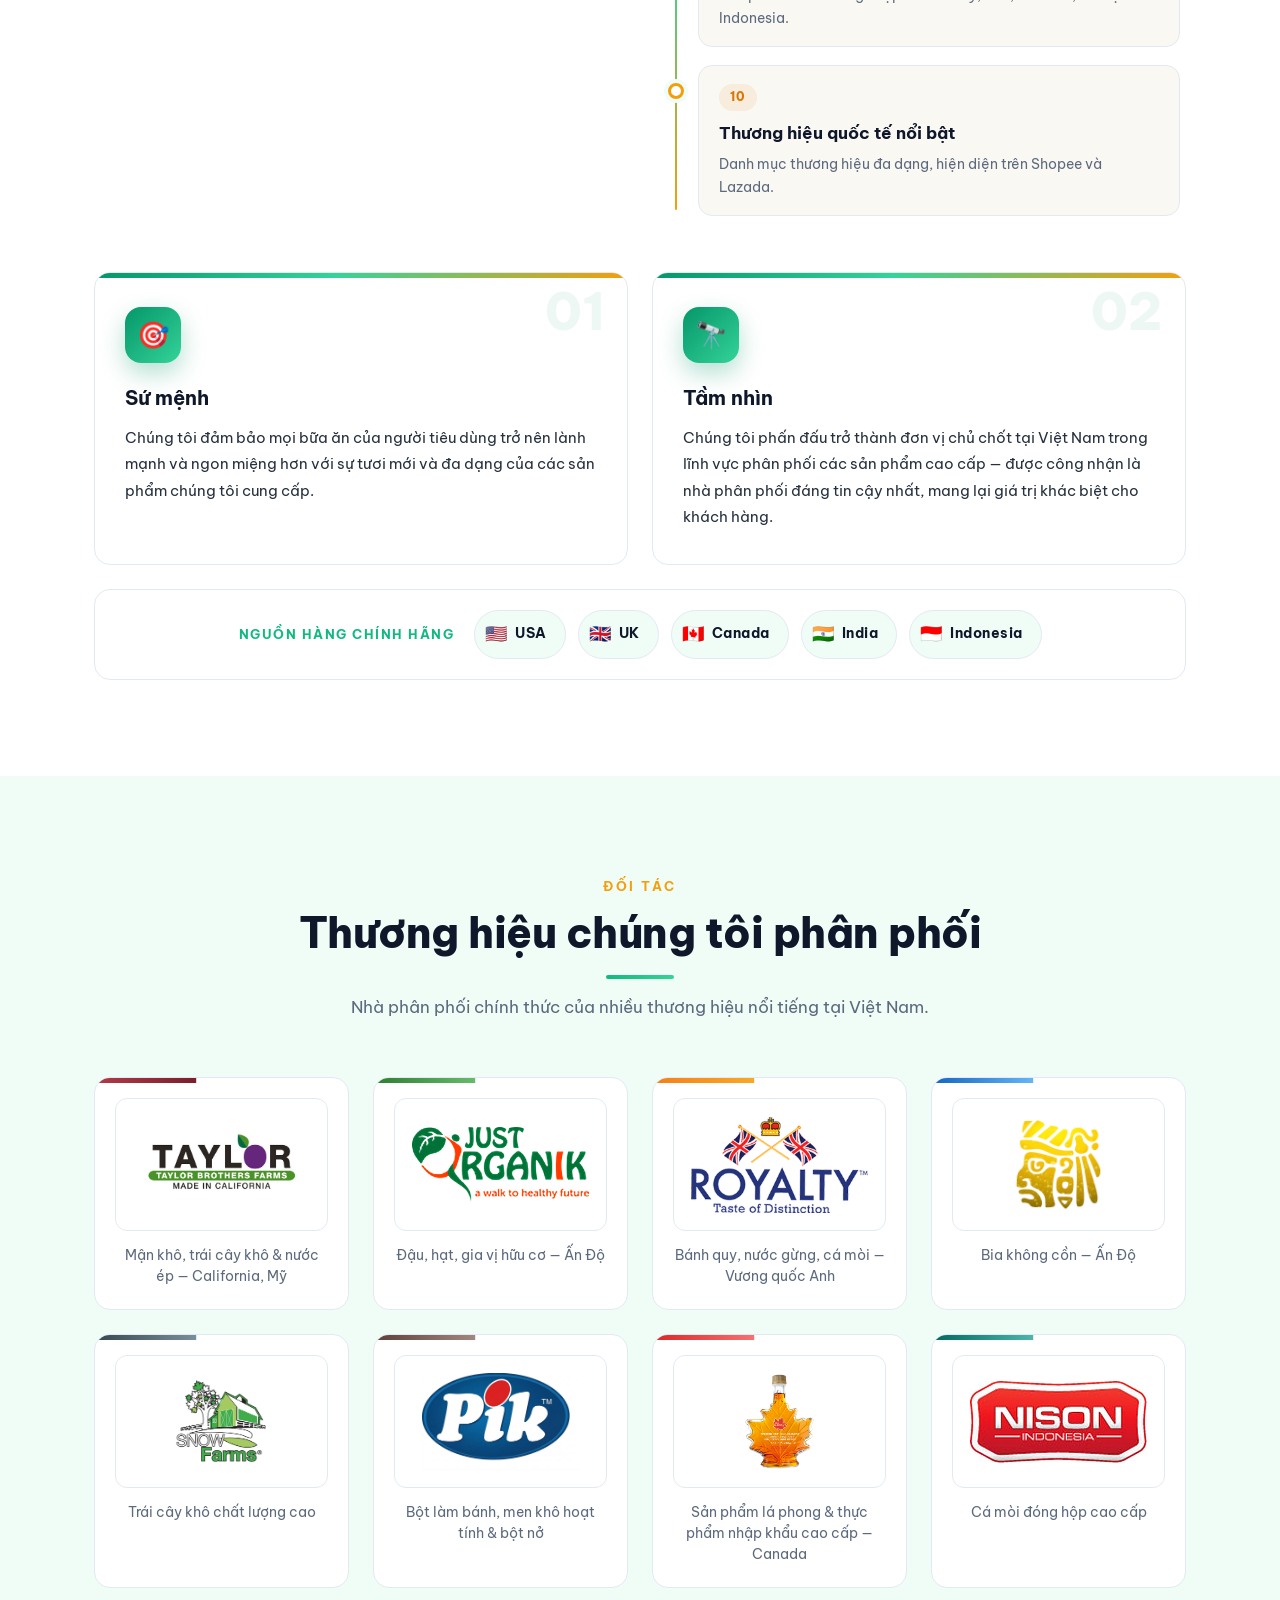
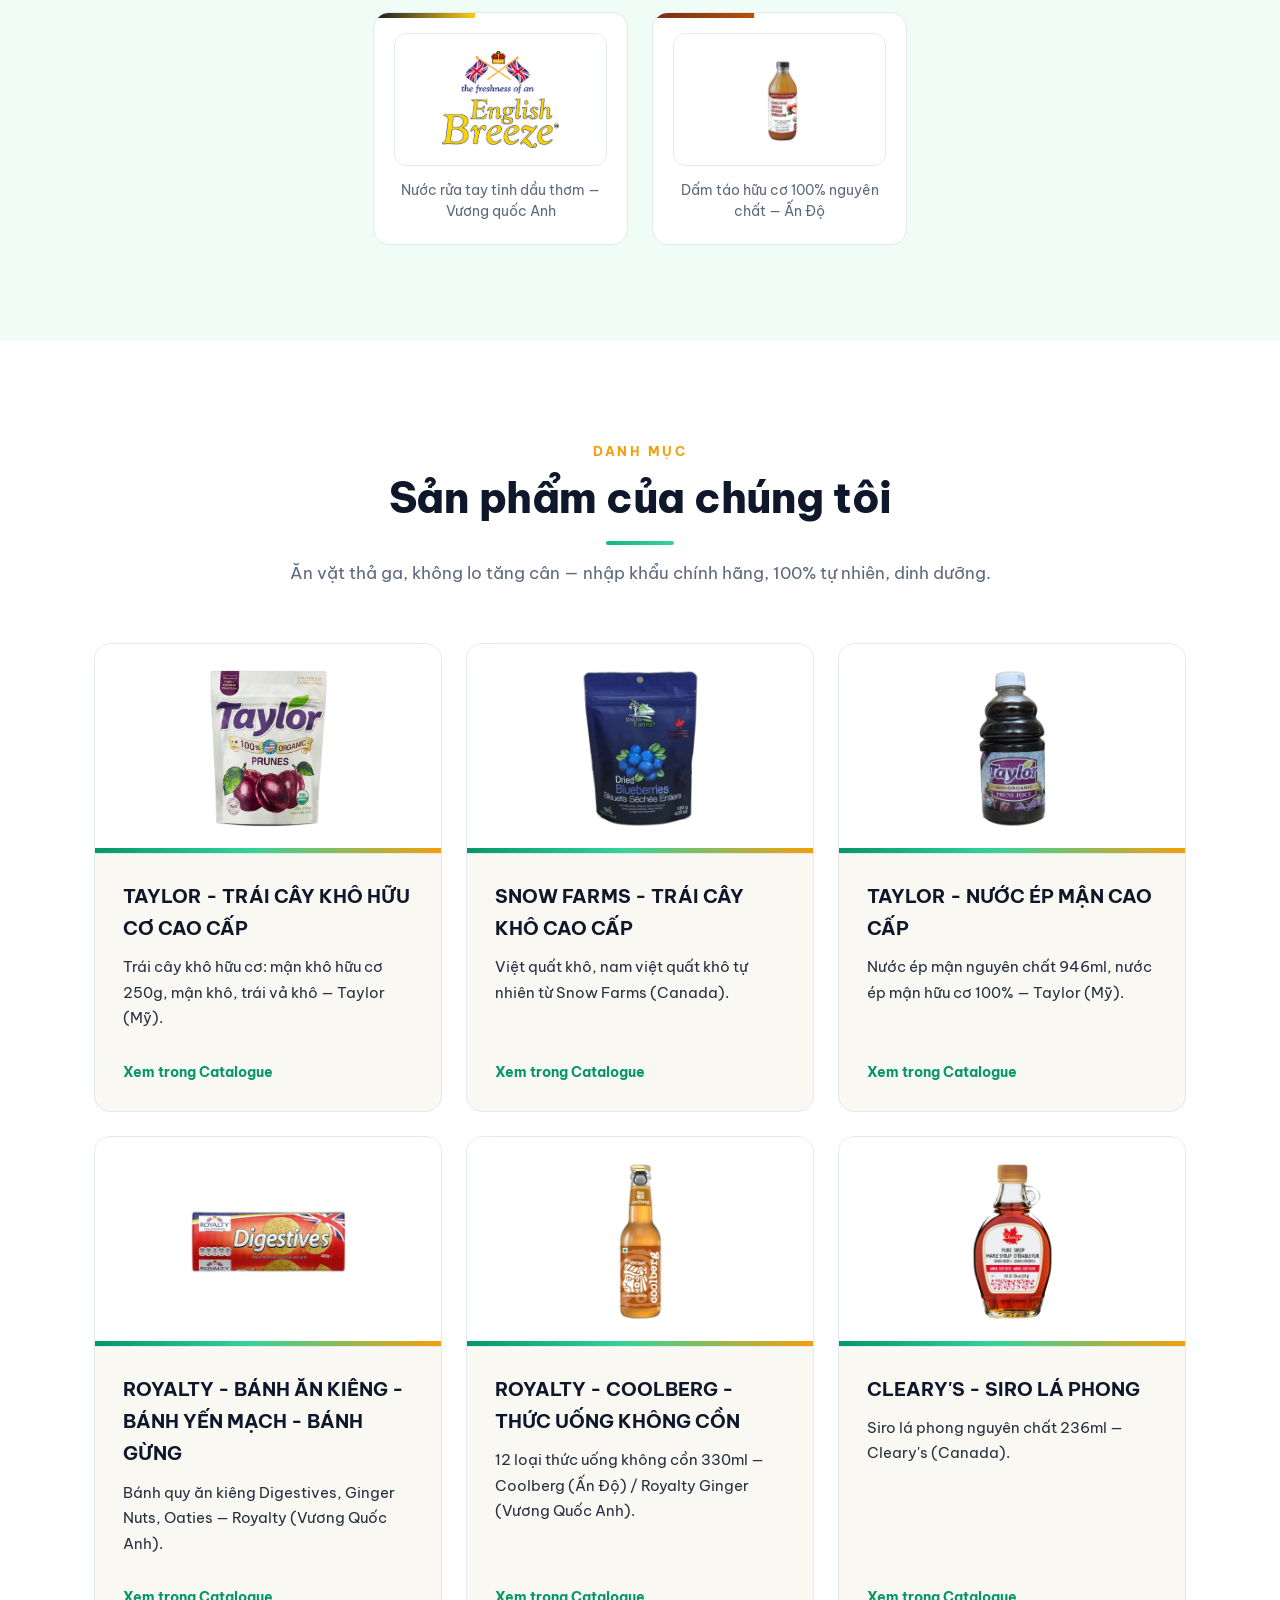
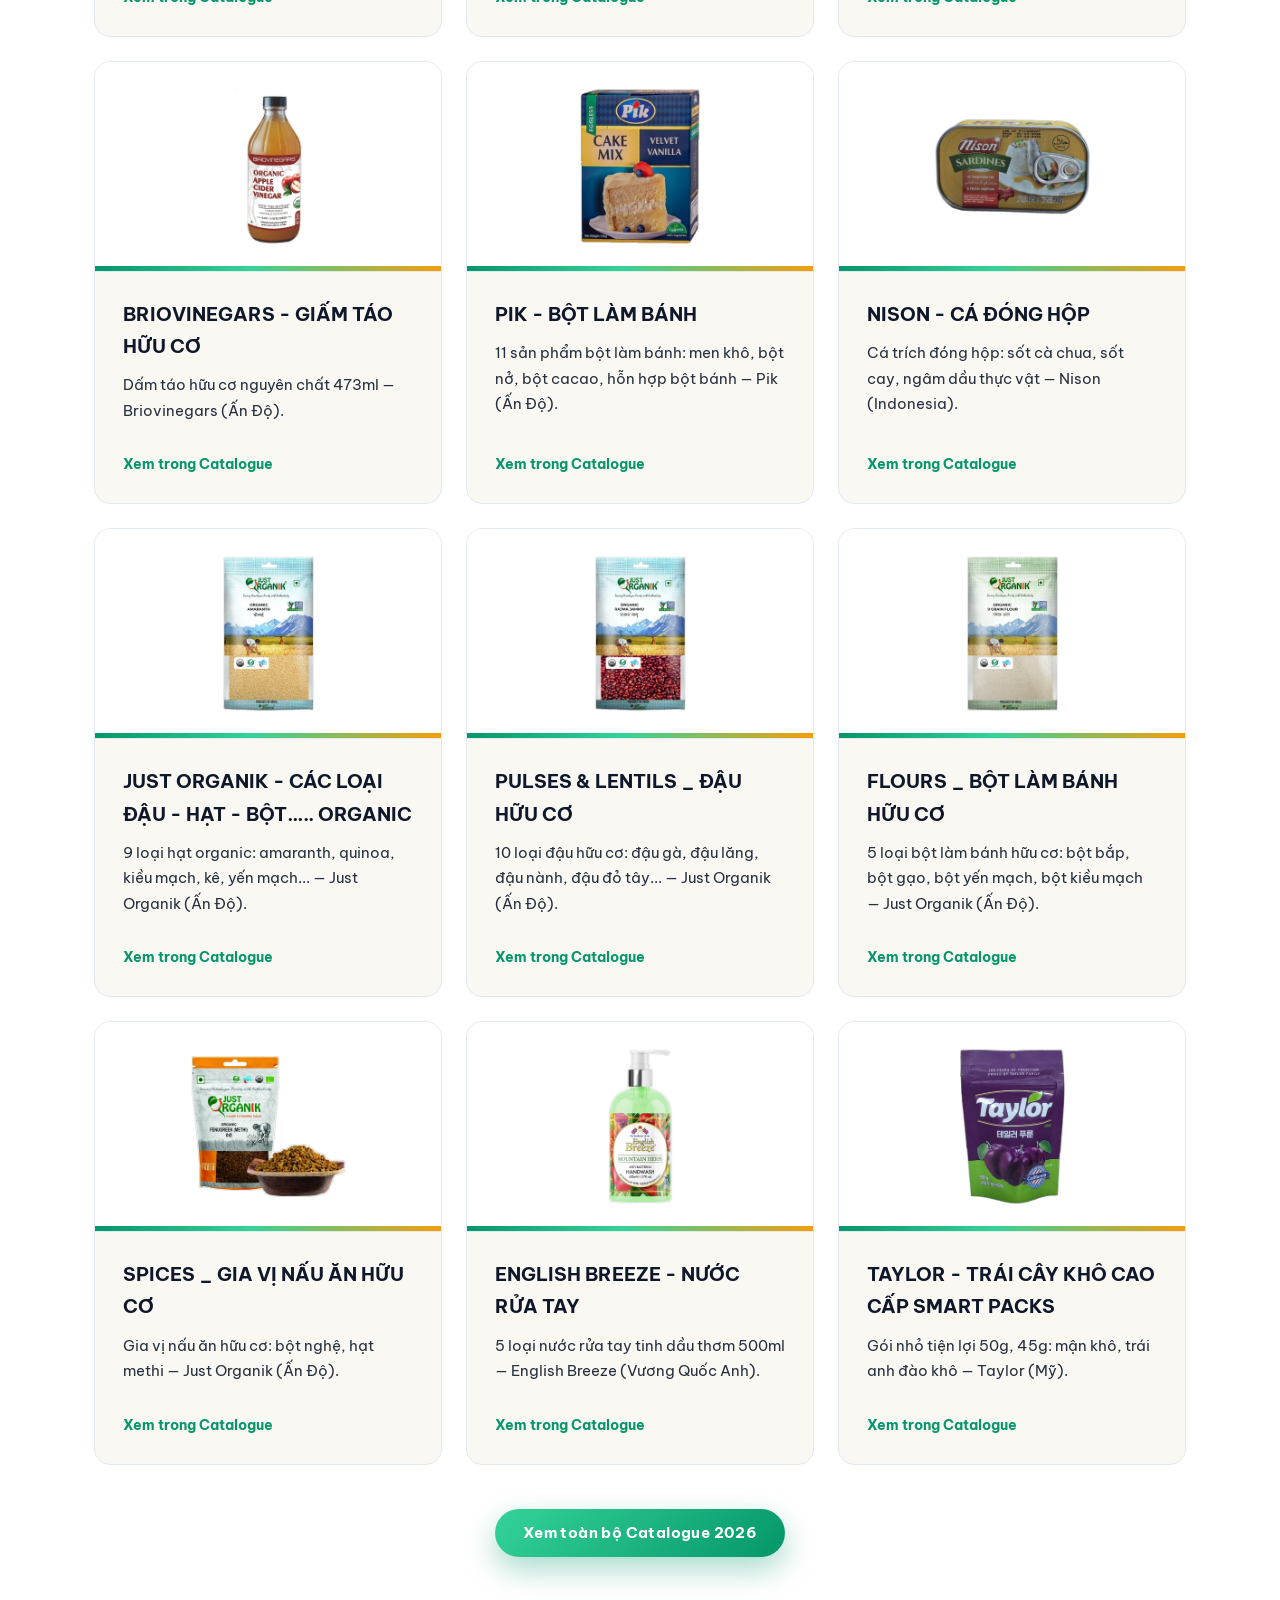
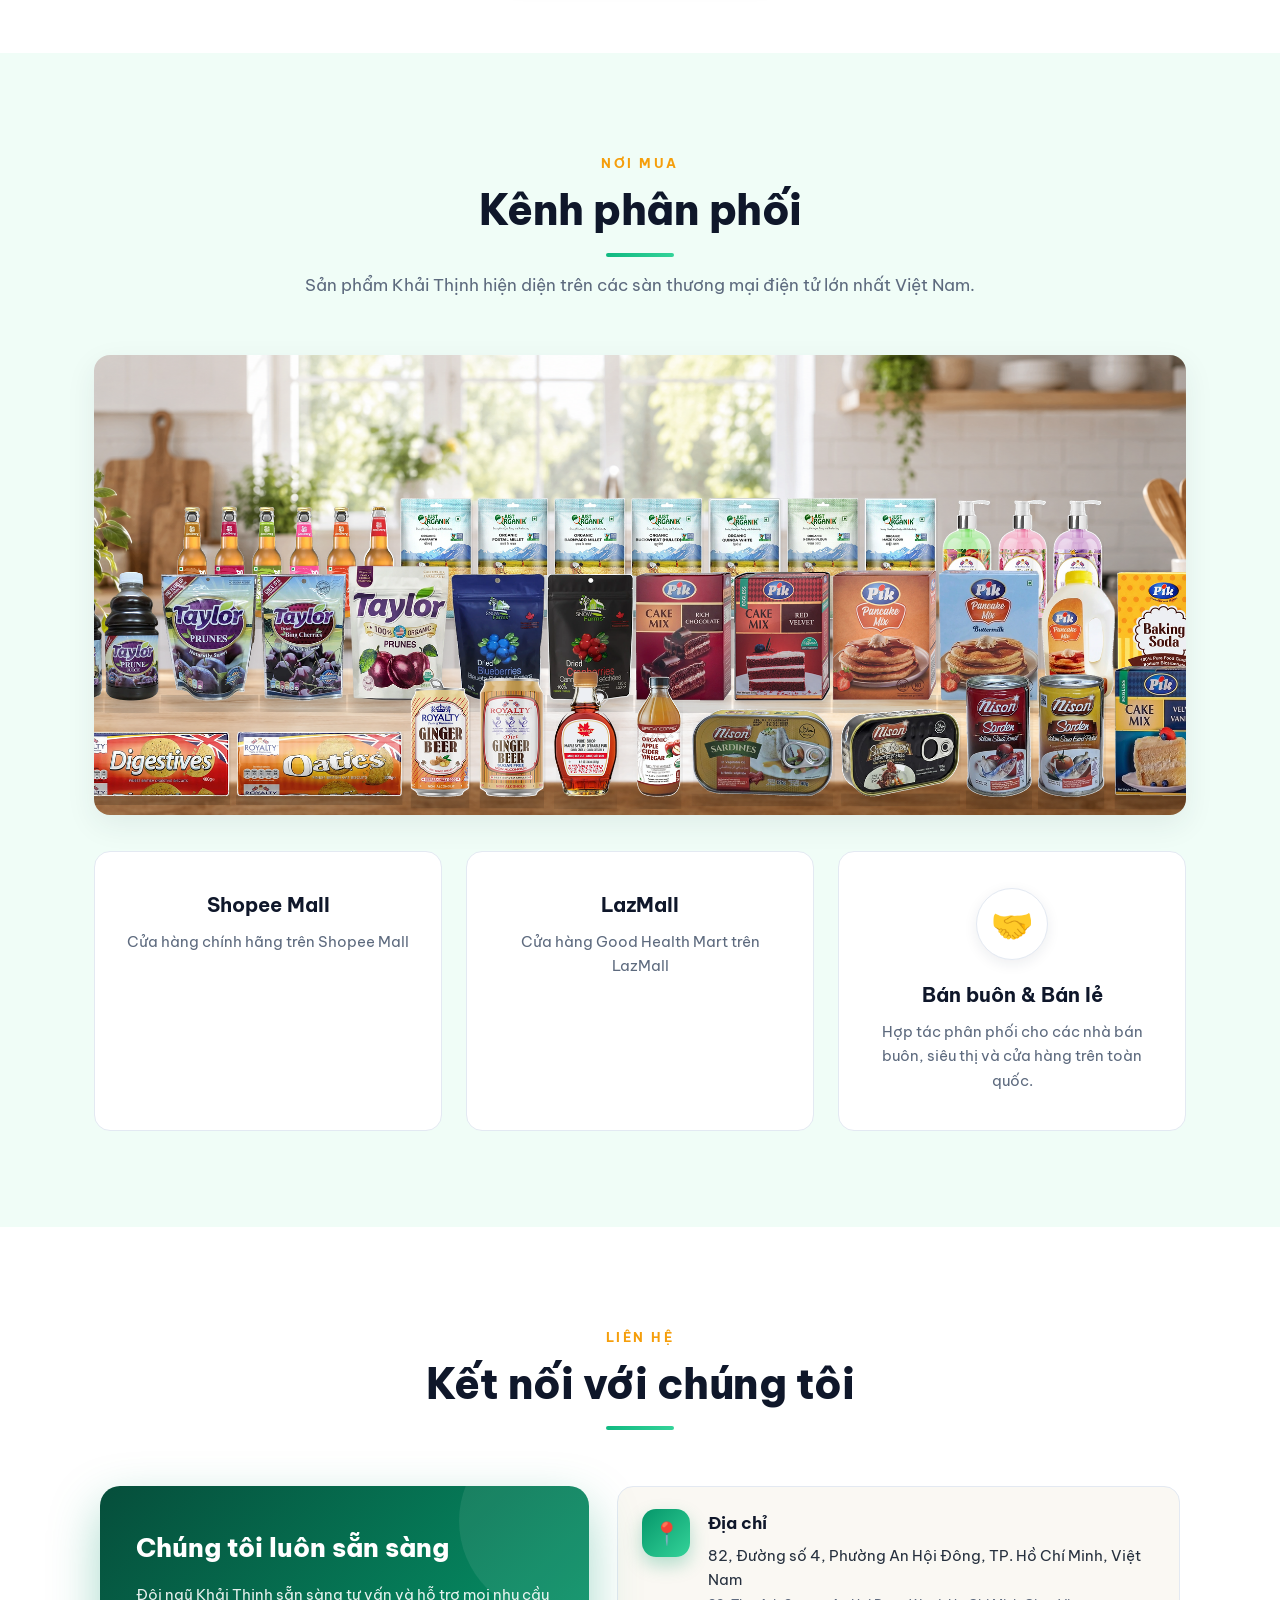
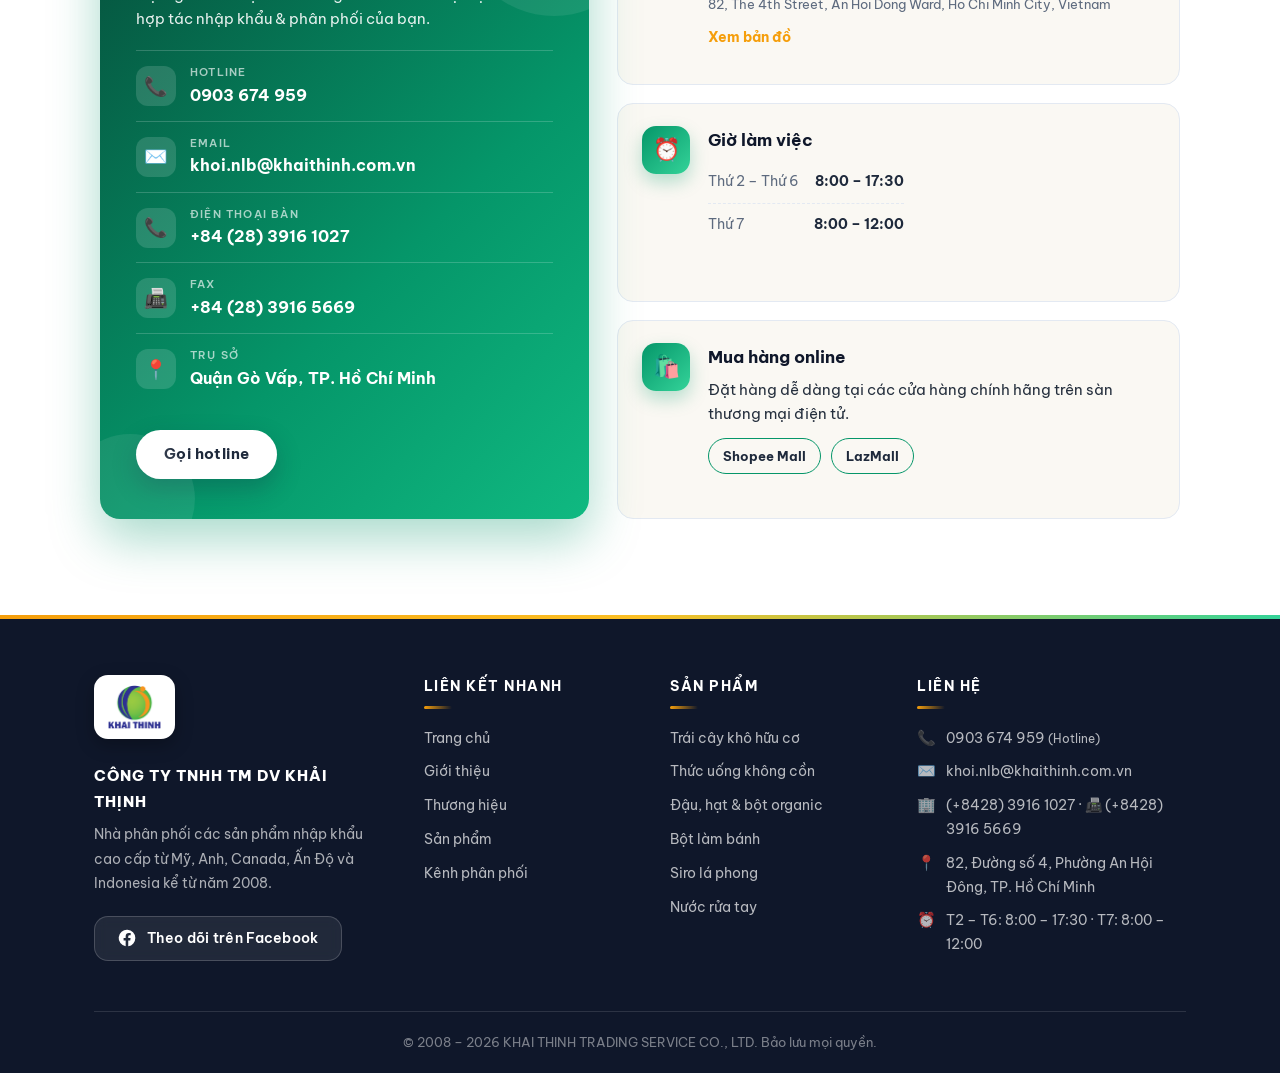
==== commit b45ddb49: "Đổi banner kênh phân phối sang ảnh mới (dùng ở trang cuối PDF và trang chủ)" ====
--- a/index.html
+++ b/index.html
@@ -372,7 +372,7 @@
       </div>
 
       <div class="channel-photo">
-        <img src="assets/kenh-phan-phoi.png" alt="Khai Thinh distribution channels">
+        <img src="assets/banner.png" alt="Khai Thinh distribution channels">
       </div>
 
       <div class="channel-grid">
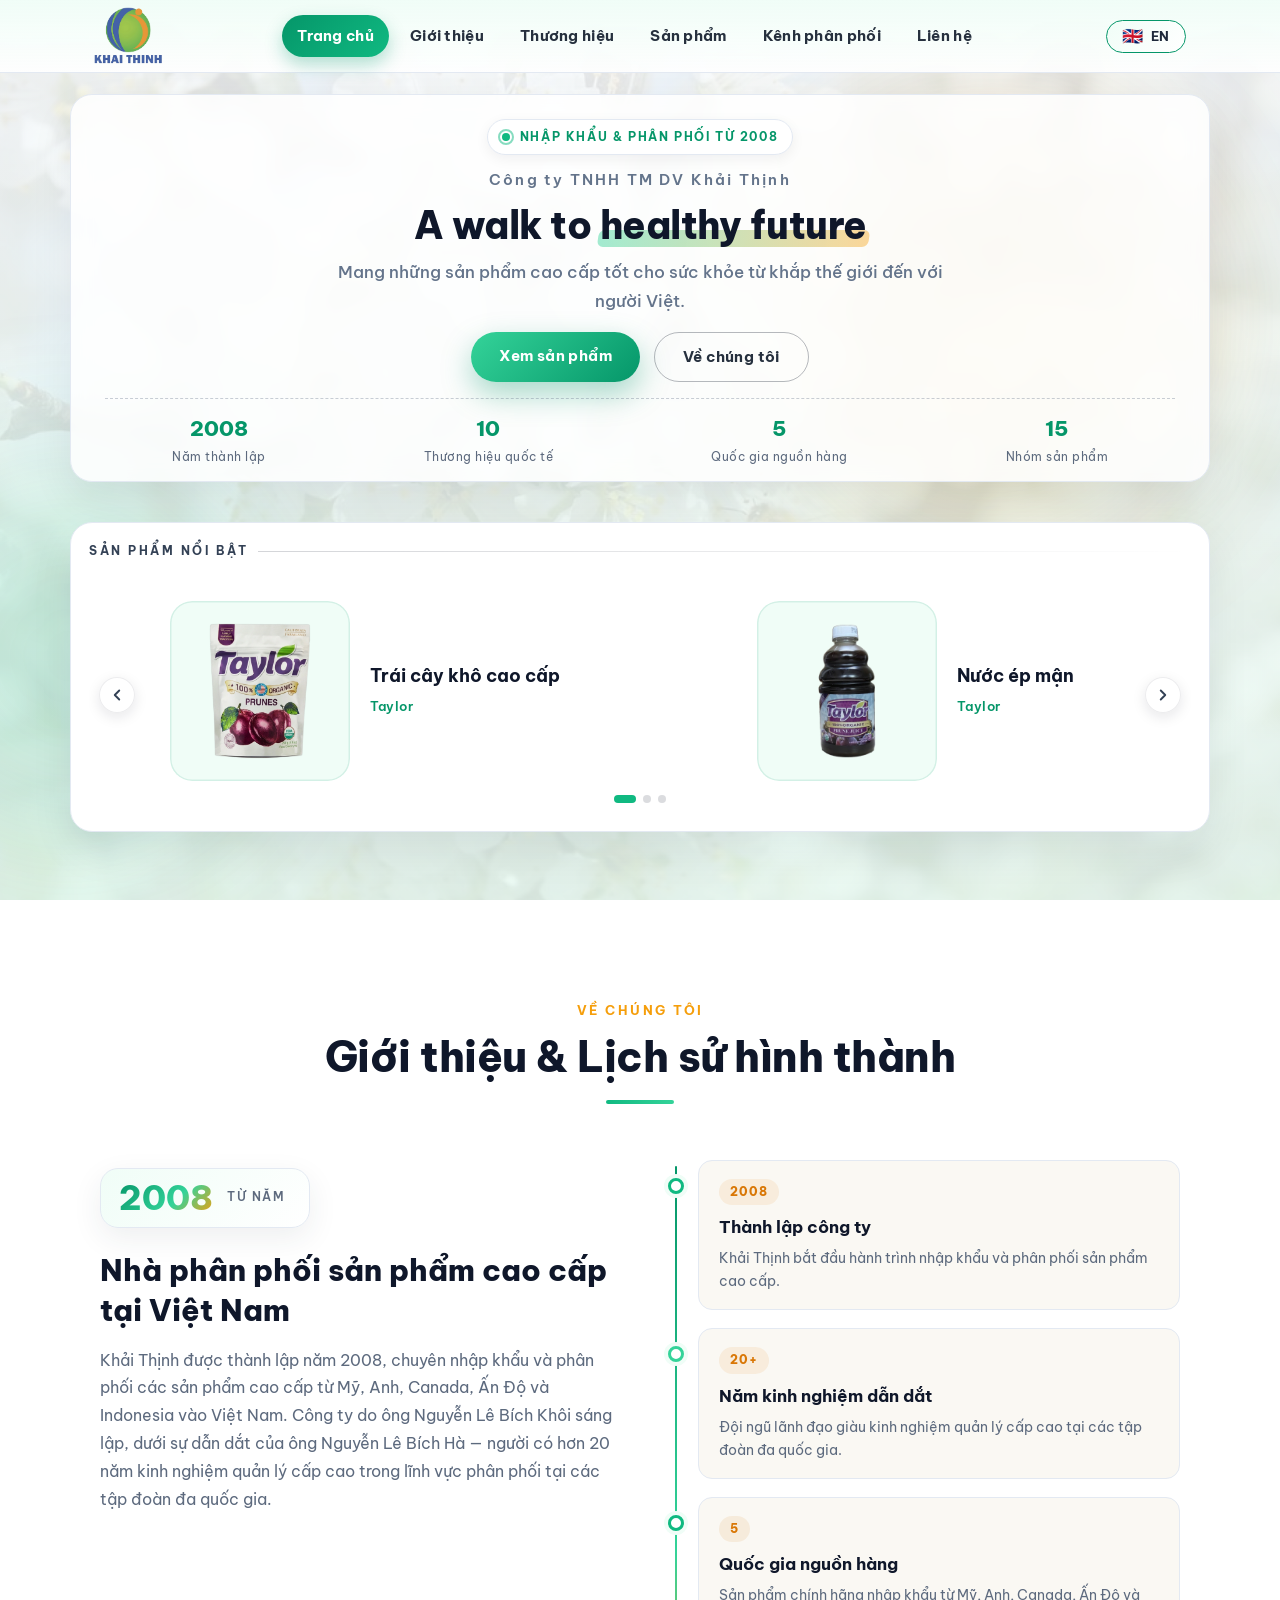
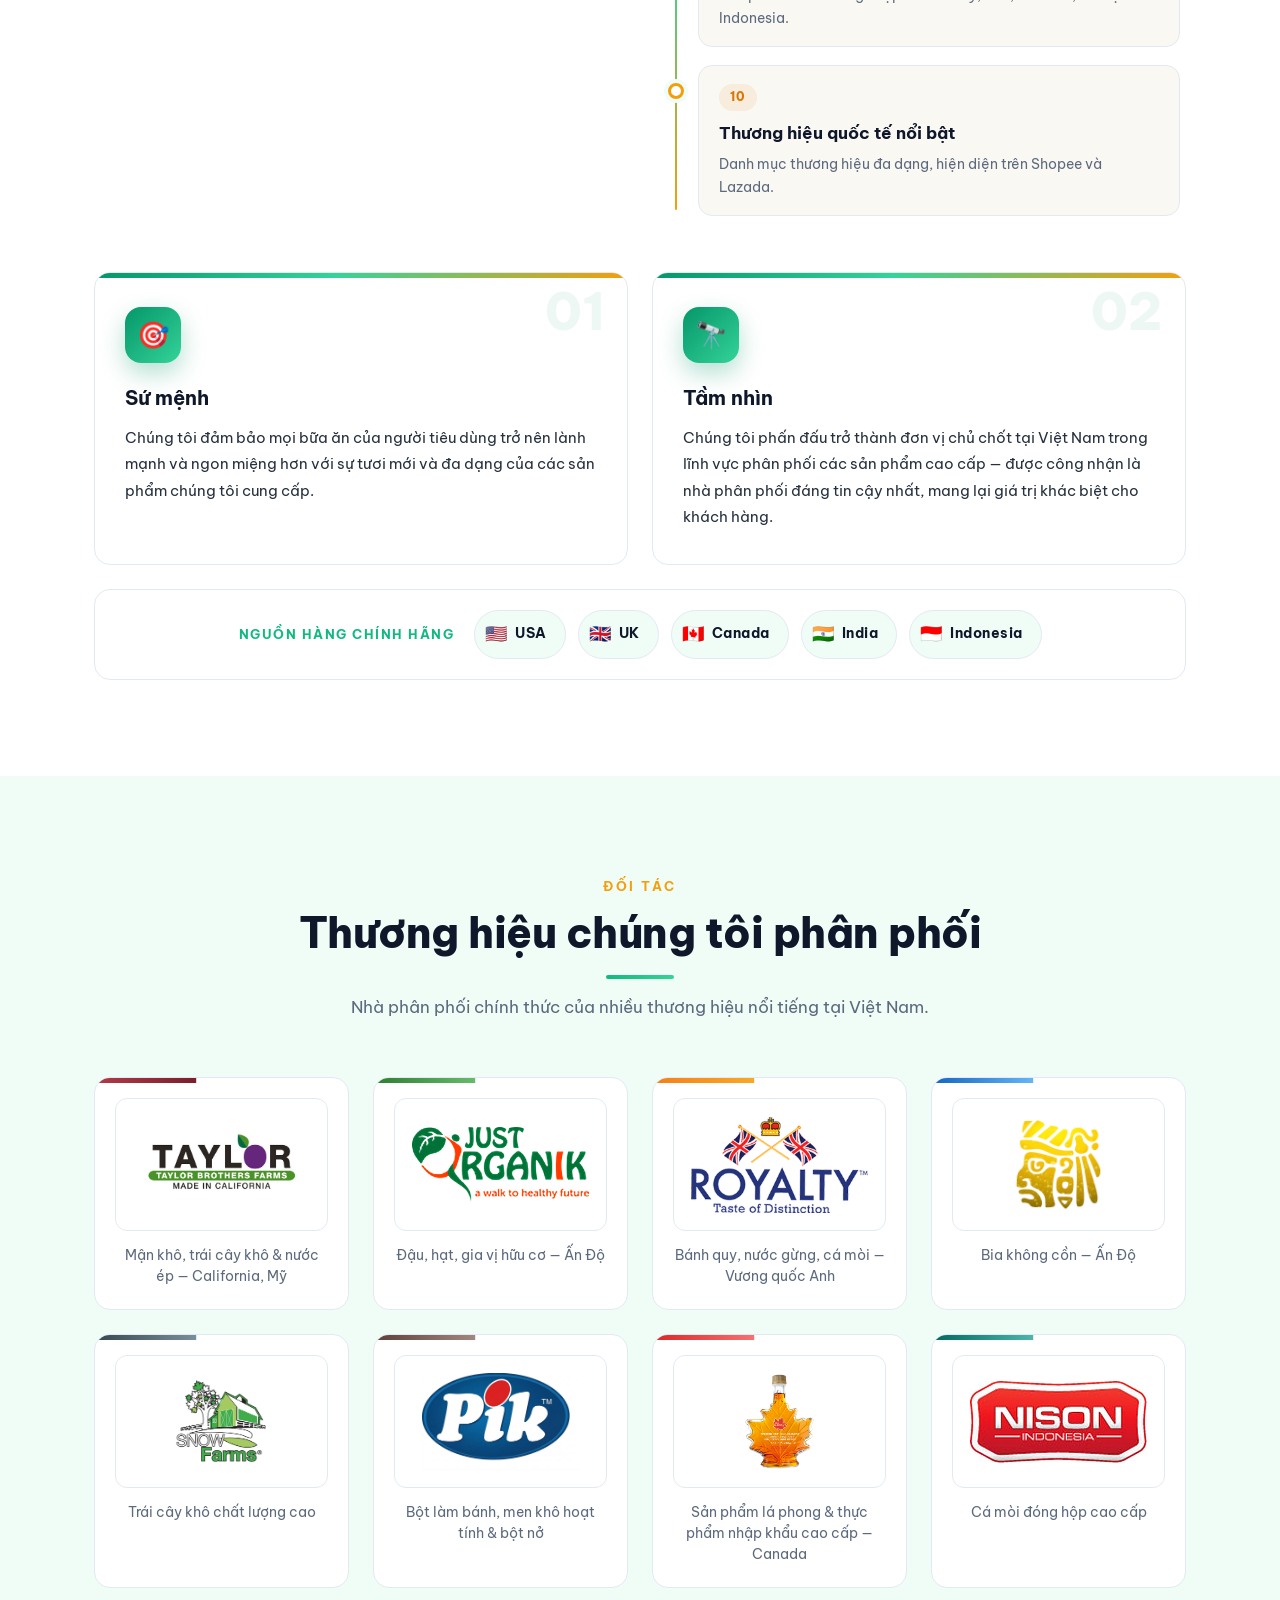
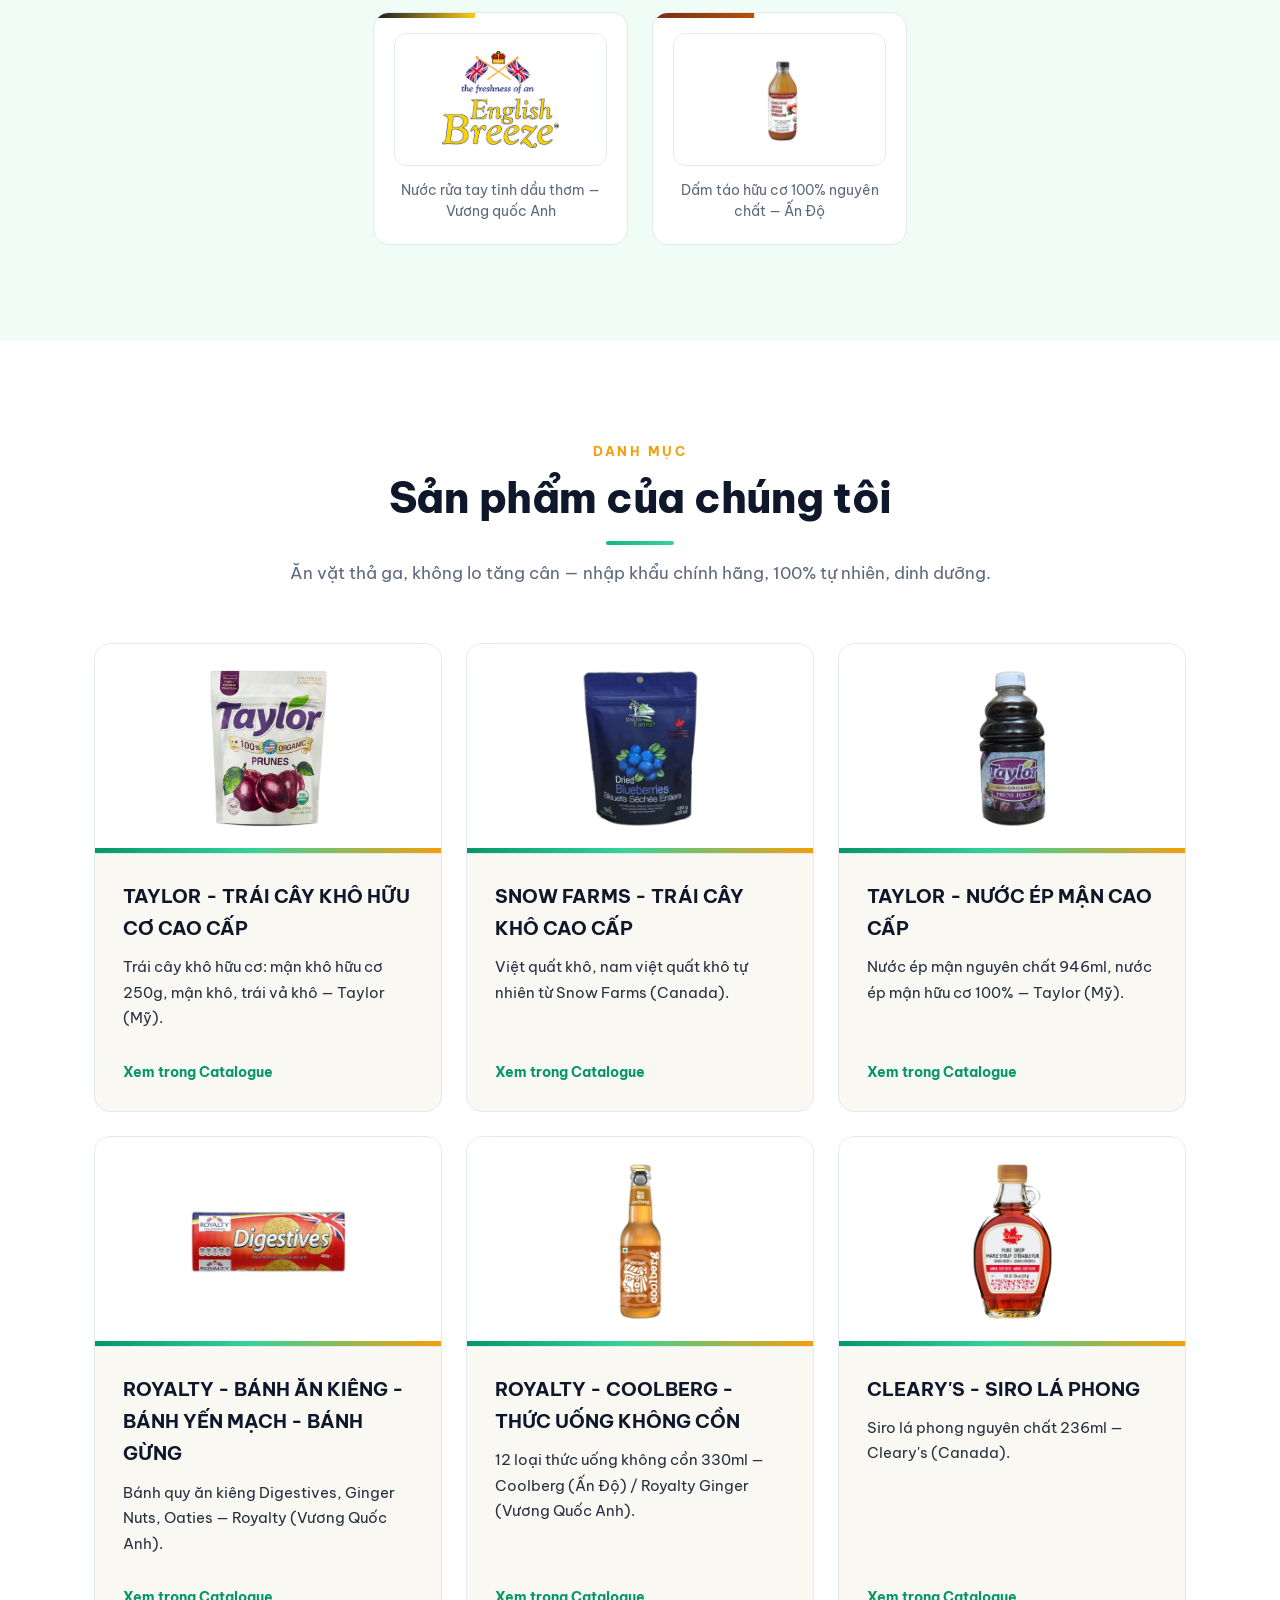
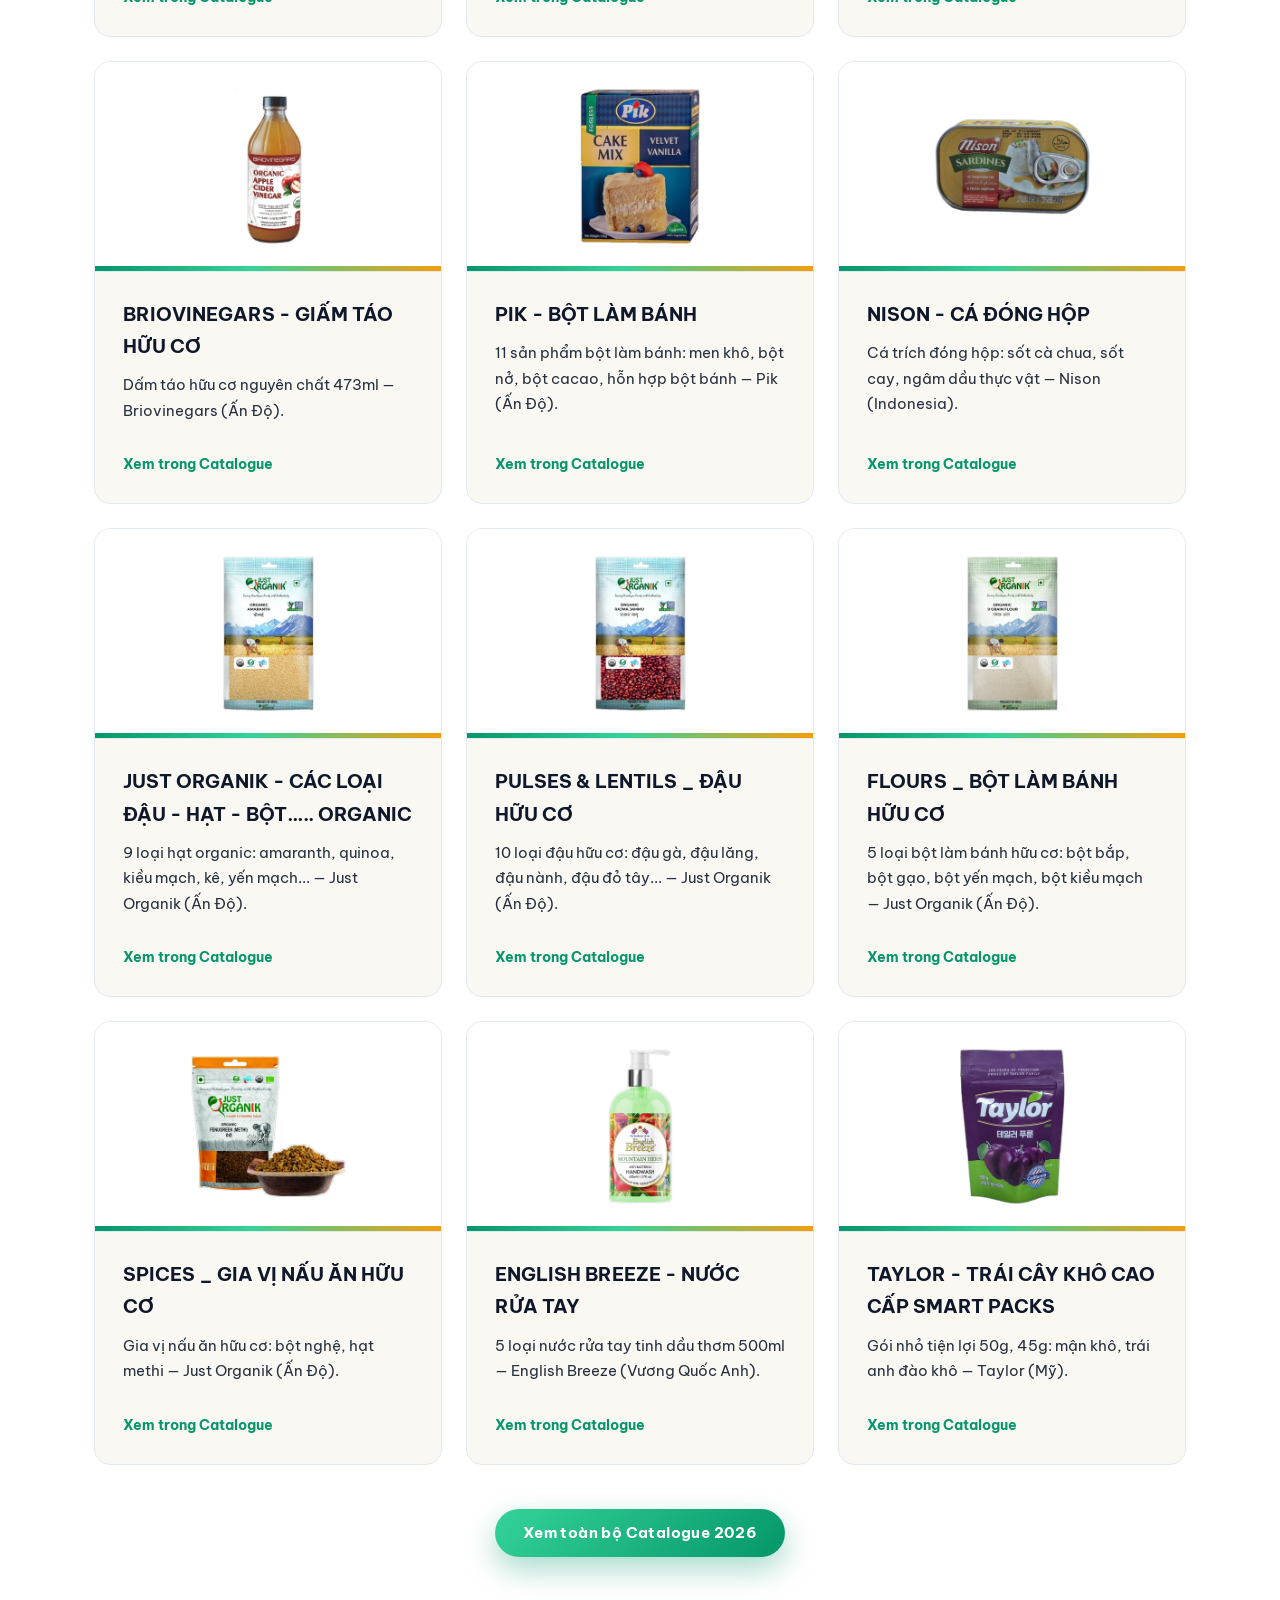
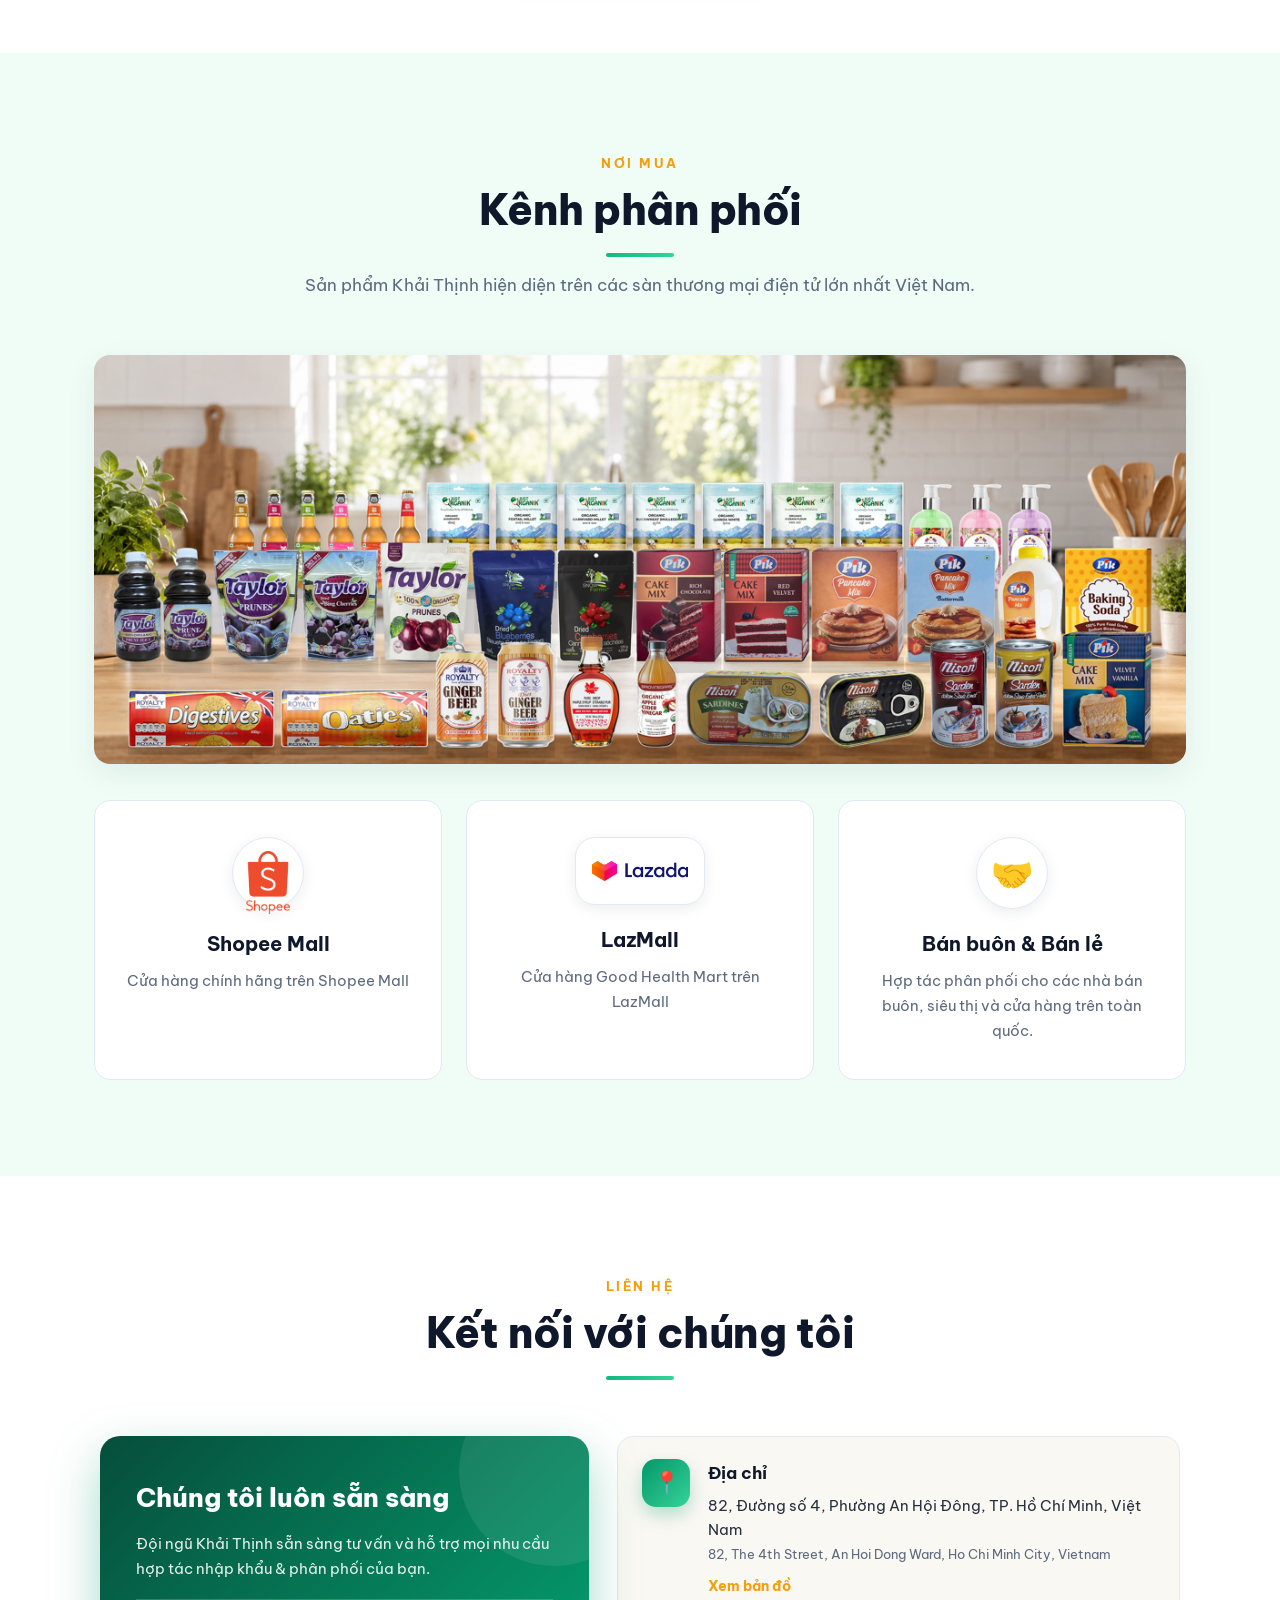
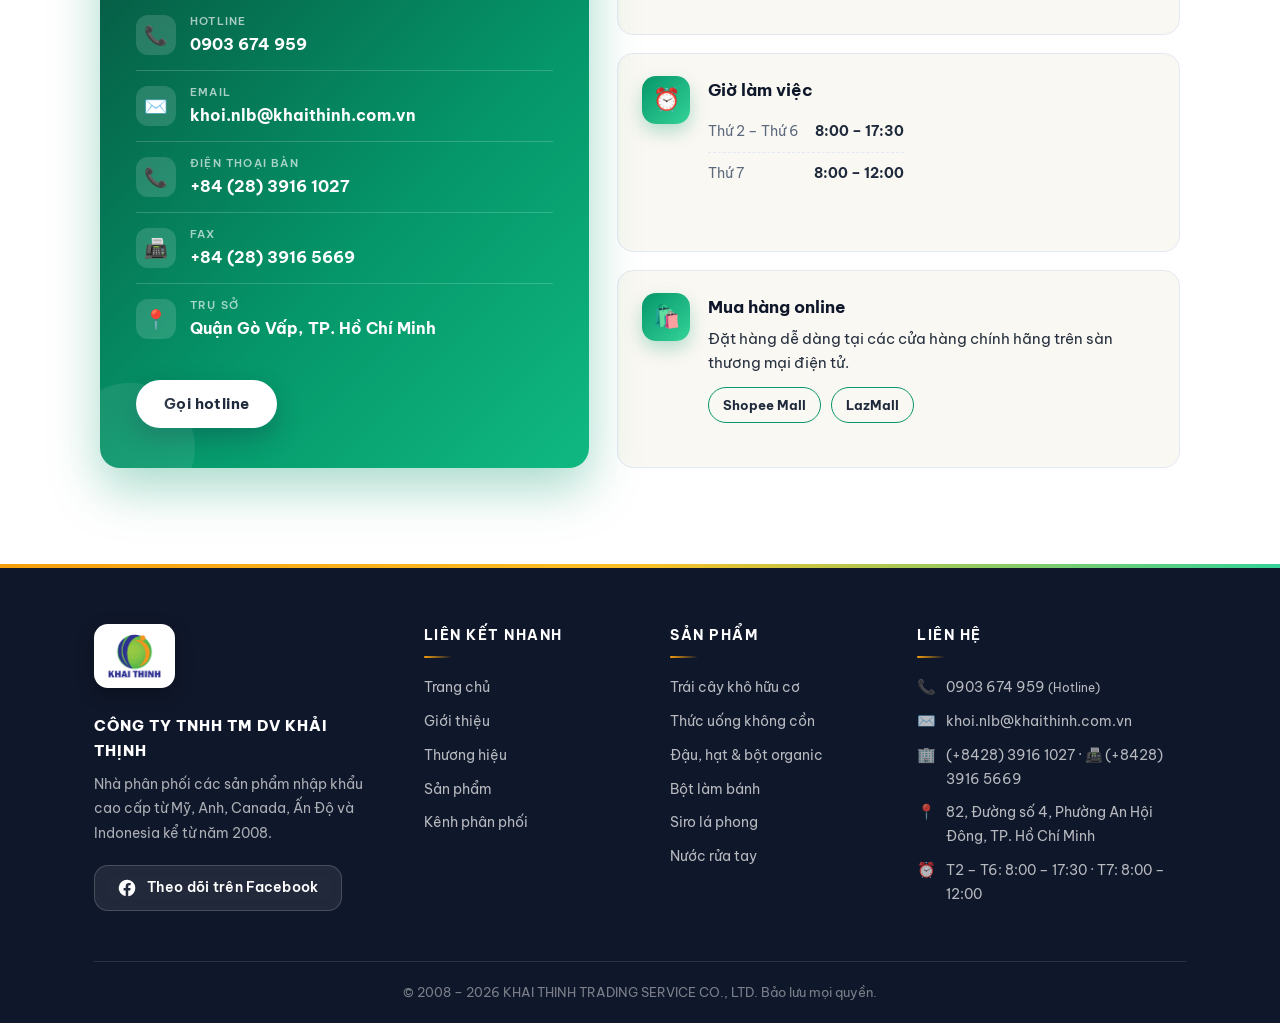
==== commit 0344d54d: "Khôi phục logo Shopee và Lazada trên trang chủ (bị mất khi cập nhật link SNS)" ====
--- a/index.html
+++ b/index.html
@@ -377,10 +377,12 @@
 
       <div class="channel-grid">
         <a class="channel-card" href="https://shopee.vn/khaithinh" target="_blank" rel="noopener">
+          <div class="channel-logo"><img src="assets/channel-shopee.png" alt="Shopee logo"></div>
           <h3>Shopee Mall</h3>
           <p data-vi="Cửa hàng chính hãng trên Shopee Mall" data-en="Official store on Shopee Mall">Cửa hàng chính hãng trên Shopee Mall</p>
         </a>
         <a class="channel-card" href="https://www.lazada.vn/shop/cong-ty-tnhh-tm-dv-khai-thinh/" target="_blank" rel="noopener">
+          <div class="channel-logo-wide"><img src="assets/channel-lazada.png" alt="Lazada logo"></div>
           <h3>LazMall</h3>
           <p data-vi="Cửa hàng Good Health Mart trên LazMall" data-en="Good Health Mart store on LazMall">Cửa hàng Good Health Mart trên LazMall</p>
         </a>
--- a/css/style.css
+++ b/css/style.css
@@ -930,13 +930,11 @@
   border-radius: var(--radius);
   overflow: hidden;
   box-shadow: var(--shadow);
-  max-height: 460px;
 }
 .channel-photo img {
   width: 100%;
-  height: 460px;
-  object-fit: cover;
-  object-position: center 30%;
+  height: auto;
+  display: block;
 }
 
 .channel-card {
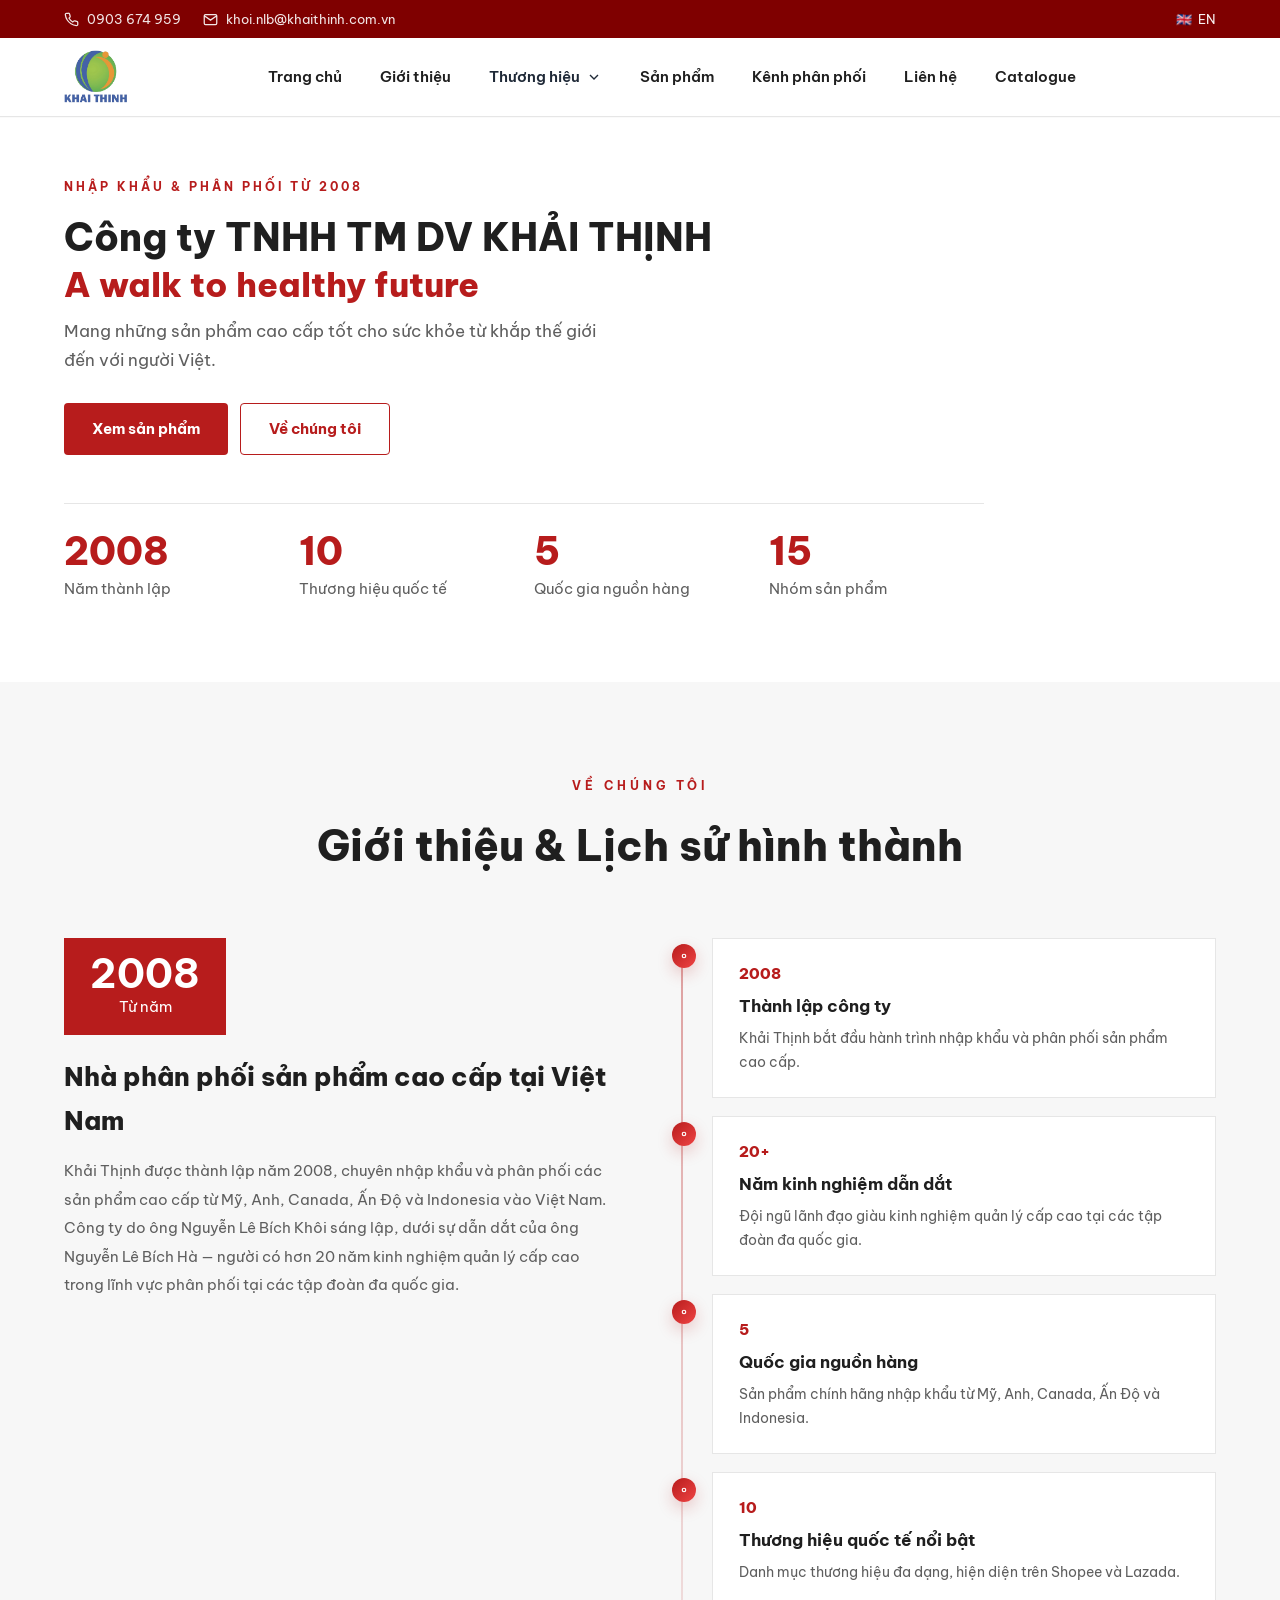
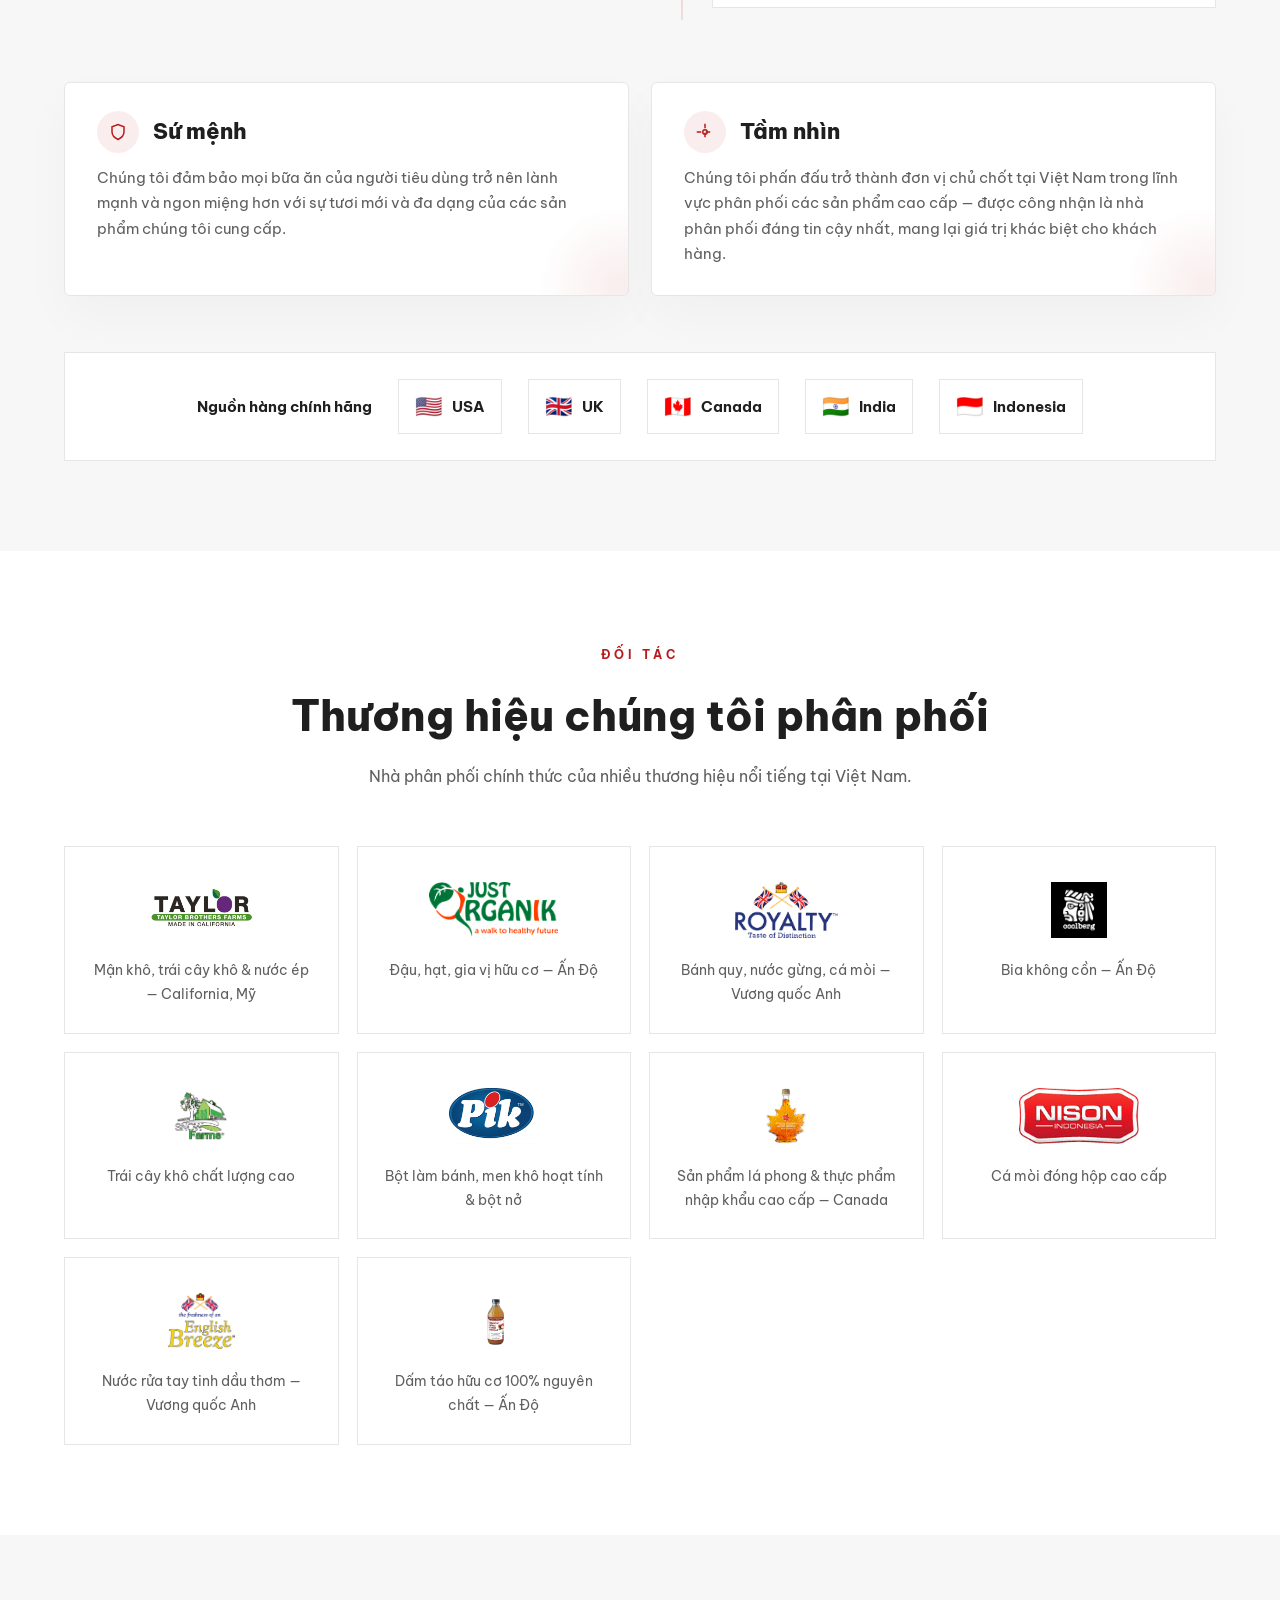
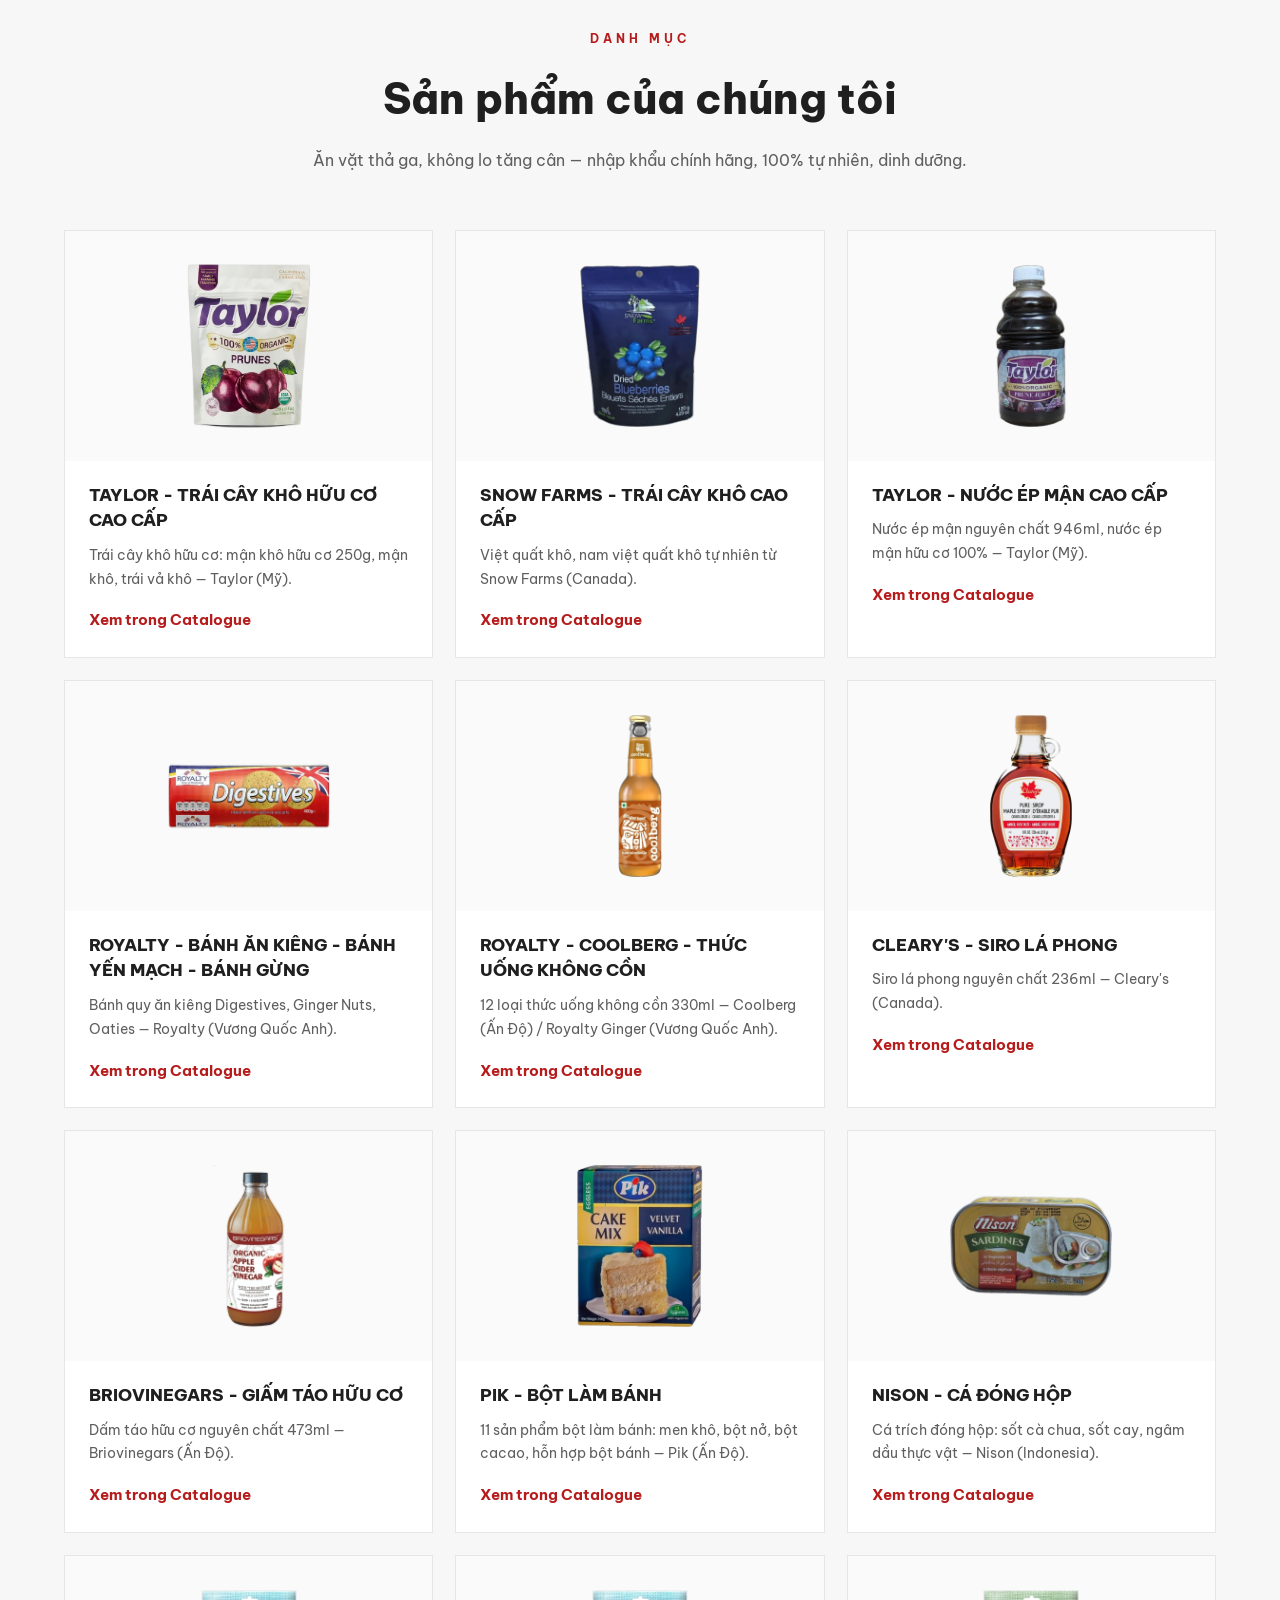
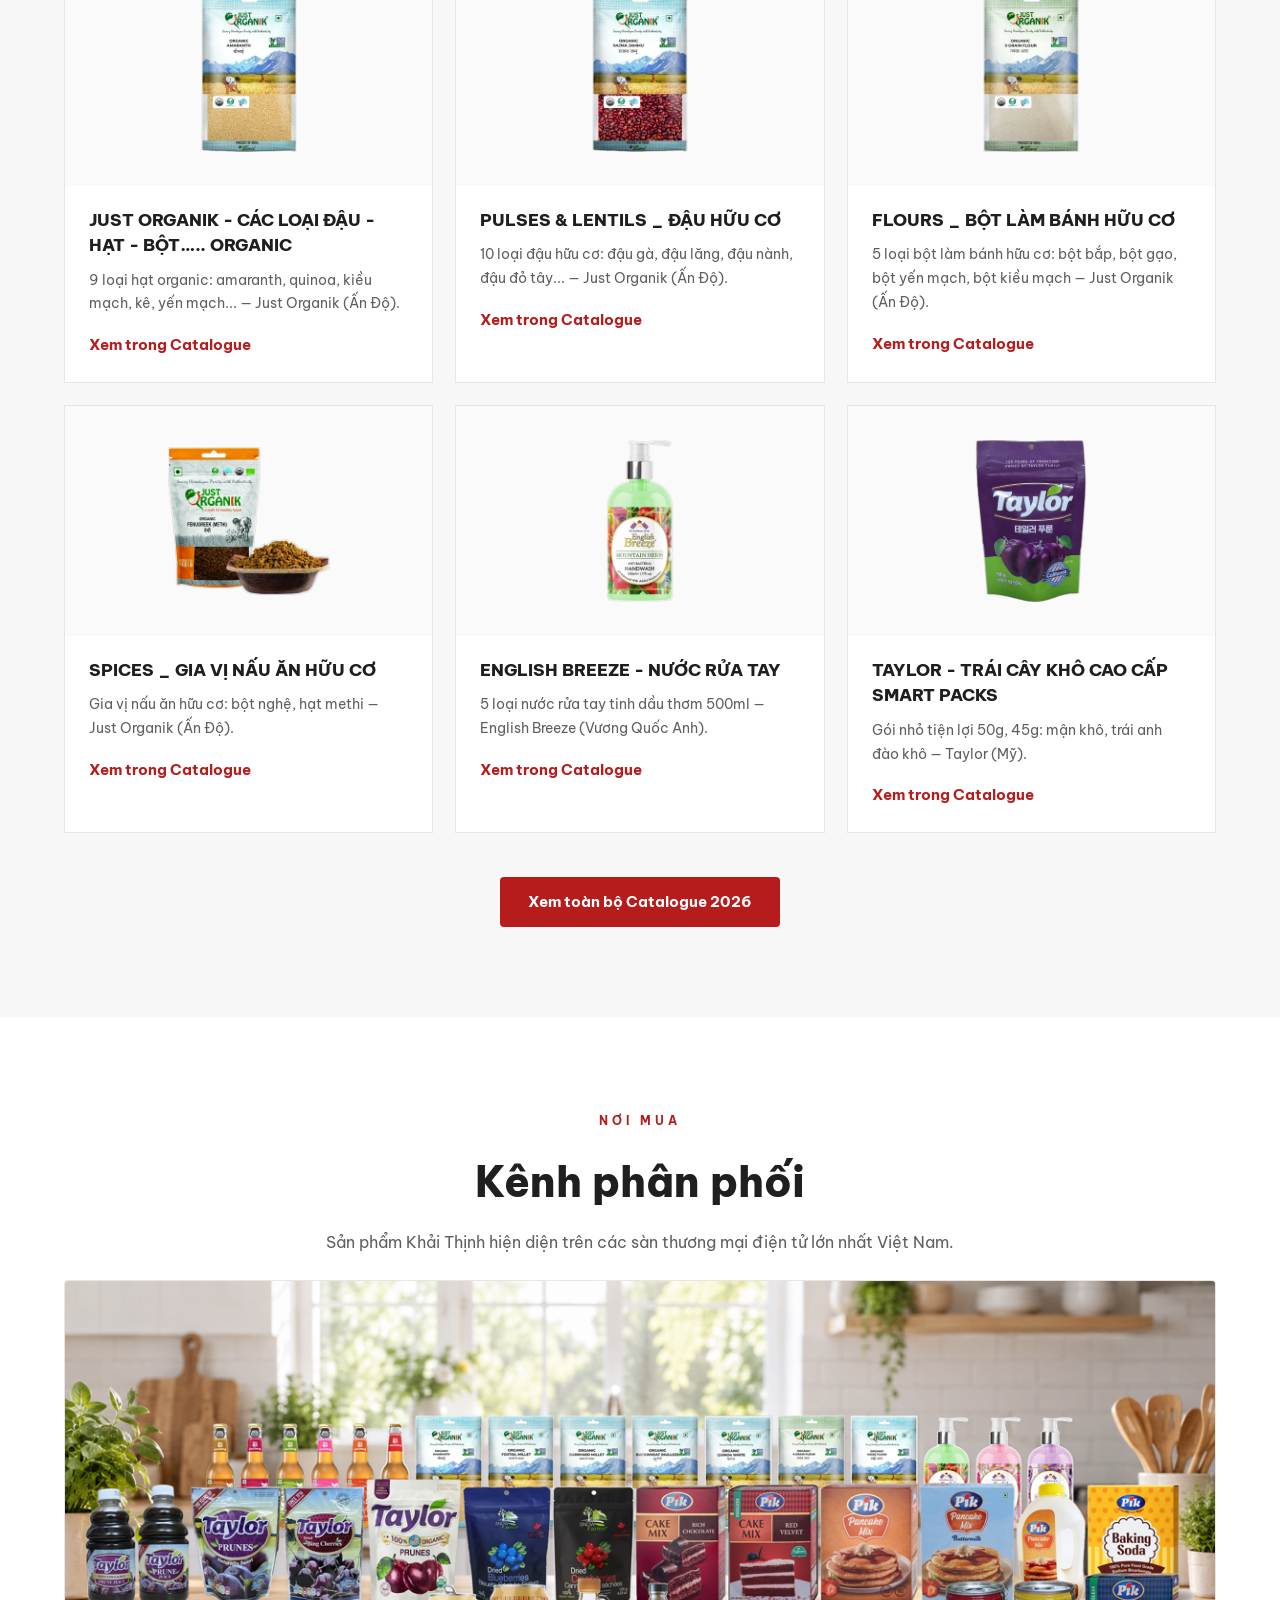
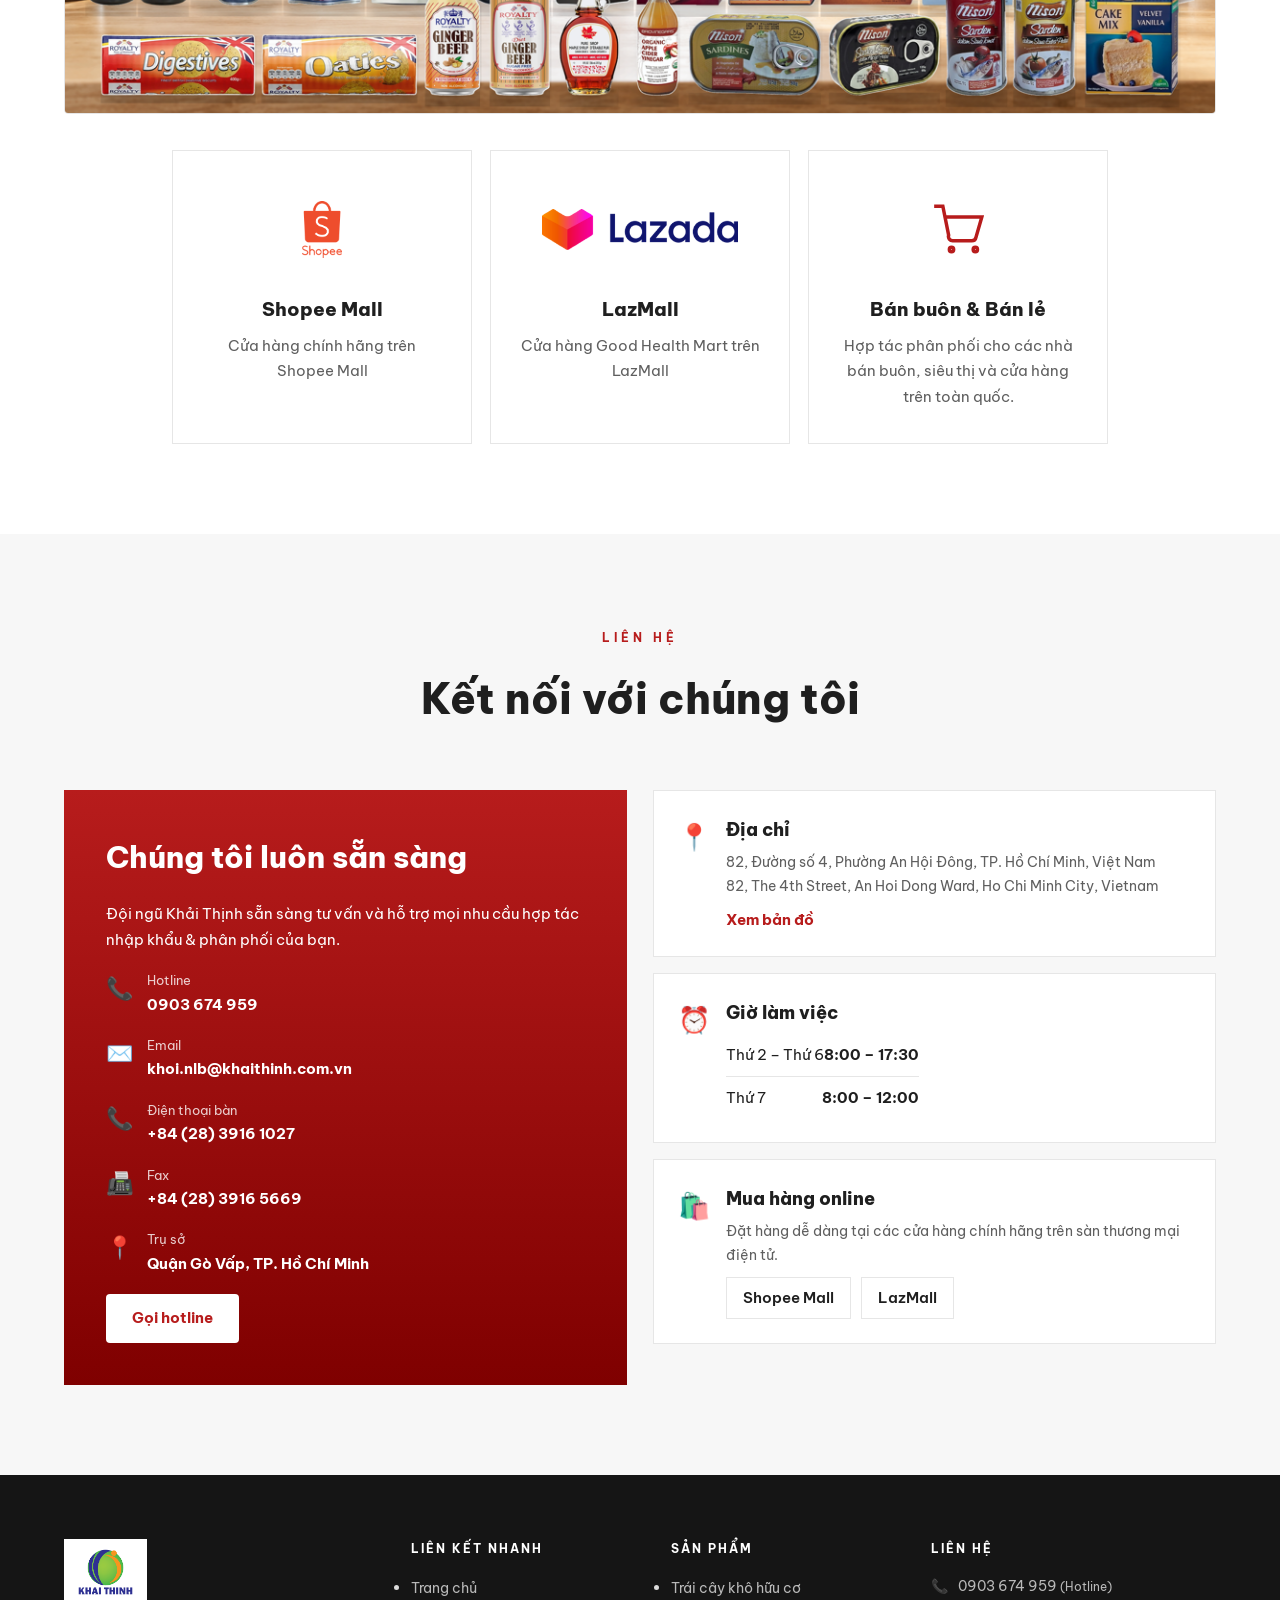
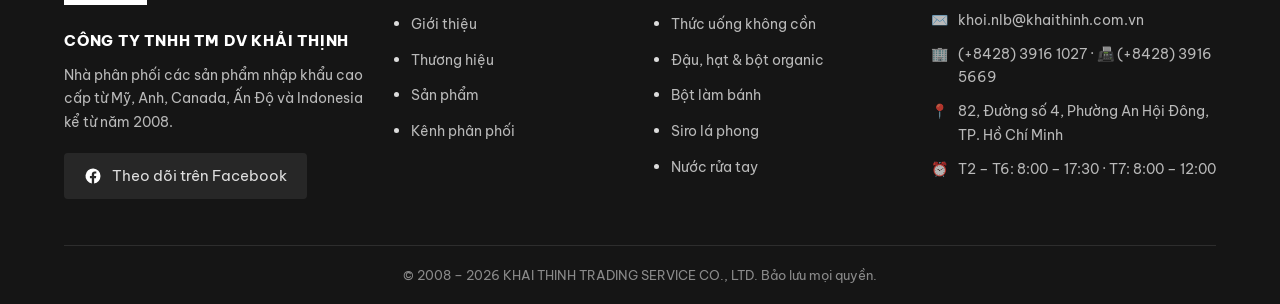
==== commit ac07dd7f: "UI: refine hero, menu, timeline, mission/vision, channels" ====
--- a/index.html
+++ b/index.html
@@ -16,6 +16,22 @@
 </head>
 <body>
 
+  <!-- ===== TOP BAR ===== -->
+  <div class="top-bar">
+    <div class="container top-bar-inner">
+      <div class="top-bar-left">
+        <a href="tel:+84903674959" class="top-link"><svg viewBox="0 0 24 24" fill="none" stroke="currentColor" stroke-width="2"><path d="M22 16.92v3a2 2 0 0 1-2.18 2 19.79 19.79 0 0 1-8.63-3.07 19.5 19.5 0 0 1-6-6 19.79 19.79 0 0 1-3.07-8.67A2 2 0 0 1 4.11 2h3a2 2 0 0 1 2 1.72 12.84 12.84 0 0 0 .7 2.81 2 2 0 0 1-.45 2.11L8.09 9.91a16 16 0 0 0 6 6l1.27-1.27a2 2 0 0 1 2.11-.45 12.84 12.84 0 0 0 2.81.7A2 2 0 0 1 22 16.92z"/></svg><span>0903 674 959</span></a>
+        <a href="mailto:khoi.nlb@khaithinh.com.vn" class="top-link"><svg viewBox="0 0 24 24" fill="none" stroke="currentColor" stroke-width="2"><path d="M4 4h16c1.1 0 2 .9 2 2v12c0 1.1-.9 2-2 2H4c-1.1 0-2-.9-2-2V6c0-1.1.9-2 2-2z"></path><polyline points="22,6 12,13 2,6"></polyline></svg><span>khoi.nlb@khaithinh.com.vn</span></a>
+      </div>
+      <div class="top-bar-right">
+        <button class="lang-toggle" id="langToggle" aria-label="Switch language">
+          <span class="lang-flag" id="langFlag">🇻🇳</span>
+          <span id="langLabel">VI</span>
+        </button>
+      </div>
+    </div>
+  </div>
+
   <!-- ===== HEADER ===== -->
   <header class="site-header" id="header">
     <div class="container header-inner">
@@ -26,17 +42,39 @@
       <nav class="main-nav" id="mainNav" aria-label="Main navigation">
         <a href="#home" data-vi="Trang chủ" data-en="Home">Trang chủ</a>
         <a href="#about" data-vi="Giới thiệu" data-en="About Us">Giới thiệu</a>
-        <a href="#brands" data-vi="Thương hiệu" data-en="Brands">Thương hiệu</a>
+        <div class="nav-dd">
+          <a href="#brands" class="nav-dd-toggle" data-vi="Thương hiệu" data-en="Brands">Thương hiệu <svg viewBox="0 0 24 24" fill="none" stroke="currentColor" stroke-width="2"><polyline points="6 9 12 15 18 9"></polyline></svg></a>
+          <div class="nav-mega">
+            <div class="mega-grid">
+              <div class="mega-col">
+                <div class="mega-title">Thương hiệu chính</div>
+                <a href="#brands"><img src="assets/taylor/Taylor-Brothers-Farms-logo.jpg" alt=""><span>Taylor Brothers Farms</span></a>
+                <a href="#brands"><img src="assets/justorganik/logo-2x.png" alt=""><span>Just Organik</span></a>
+                <a href="#brands"><img src="assets/royalty/logo.png" alt=""><span>Royalty</span></a>
+                <a href="#brands"><img src="assets/coolberg/logo.png" alt=""><span>Coolberg</span></a>
+              </div>
+              <div class="mega-col">
+                <div class="mega-title">Thực phẩm &amp; Đồ uống</div>
+                <a href="#brands"><img src="assets/snowfarms/logo.png" alt=""><span>Snow Farms</span></a>
+                <a href="#brands"><img src="assets/clearys/syrup-bottle.jpg" alt=""><span>Cleary's</span></a>
+                <a href="#brands"><img src="assets/catalog/briovinegars-dam-tao-huu-co-8/giam-tao-huu-co-hieu-briovinegars-organic-apple-cider-vinegar-473ml.webp" alt=""><span>Briovinegars</span></a>
+                <a href="#brands"><img src="assets/nison/logo.jpg" alt=""><span>Nison</span></a>
+              </div>
+              <div class="mega-col">
+                <div class="mega-title">Khác</div>
+                <a href="#brands"><img src="assets/pink.png" alt=""><span>Pik</span></a>
+                <a href="#brands"><img src="assets/brand-breeze.png" alt=""><span>English Breeze</span></a>
+              </div>
+            </div>
+          </div>
+        </div>
         <a href="#products" data-vi="Sản phẩm" data-en="Products">Sản phẩm</a>
         <a href="#channels" data-vi="Kênh phân phối" data-en="Channels">Kênh phân phối</a>
         <a href="#contact" data-vi="Liên hệ" data-en="Contact">Liên hệ</a>
+        <a href="catalogue.html" target="_blank" rel="noopener">Catalogue</a>
       </nav>
 
-      <div class="header-actions">
-        <button class="lang-toggle" id="langToggle" aria-label="Switch language">
-          <span class="lang-flag" id="langFlag">🇻🇳</span>
-          <span id="langLabel">VI</span>
-        </button>
+      <div class="header-right">
         <button class="nav-toggle" id="navToggle" aria-label="Menu">
           <span></span><span></span><span></span>
         </button>
@@ -44,83 +82,32 @@
     </div>
   </header>
 
-  <!-- ===== HERO ===== -->
-  <section class="hero" id="home">
-    <div class="hero-bg" aria-hidden="true"></div>
-    <div class="hero-overlay" aria-hidden="true"></div>
-    <div class="hero-blob blob-orange" aria-hidden="true"></div>
-    <div class="hero-blob blob-green" aria-hidden="true"></div>
-    <div class="hero-sparkles" aria-hidden="true">
-      <span></span><span></span><span></span><span></span><span></span><span></span><span></span><span></span>
-    </div>
-
-    <div class="container hero-content">
-      <div class="hero-main">
-        <p class="hero-tag"><i class="tag-dot"></i><span data-vi="Nhập khẩu &amp; Phân phối từ 2008" data-en="Import &amp; Distribution since 2008">Nhập khẩu &amp; Phân phối từ 2008</span></p>
-        <h1 class="hero-title">
-          <small data-vi="Công ty TNHH TM DV Khải Thịnh" data-en="Khai Thinh Trading Service Co., Ltd">Công ty TNHH TM DV Khải Thịnh</small>
-        </h1>
-        <p class="hero-display">A walk to <span class="hd-hl">healthy future</span></p>
-        <p class="hero-sub" data-vi="Mang những sản phẩm cao cấp tốt cho sức khỏe từ khắp thế giới đến với người Việt." data-en="Bringing premium, healthful products from around the world to Vietnam.">Mang những sản phẩm cao cấp tốt cho sức khỏe từ khắp thế giới đến với người Việt.</p>
-        <div class="hero-actions">
-          <a href="#products" class="btn btn-primary" data-vi="Xem sản phẩm" data-en="Our Products">Xem sản phẩm</a>
-          <a href="#about" class="btn btn-ghost" data-vi="Về chúng tôi" data-en="About Us">Về chúng tôi</a>
-        </div>
-
-        <div class="hero-stats">
-        <div class="stat"><strong>2008</strong><span data-vi="Năm thành lập" data-en="Founded">Năm thành lập</span></div>
-        <div class="stat"><strong>10</strong><span data-vi="Thương hiệu quốc tế" data-en="International brands">Thương hiệu quốc tế</span></div>
-        <div class="stat"><strong>5</strong><span data-vi="Quốc gia nguồn hàng" data-en="Source countries">Quốc gia nguồn hàng</span></div>
-        <div class="stat"><strong>15</strong><span data-vi="Nhóm sản phẩm" data-en="Product categories">Nhóm sản phẩm</span></div>
-        </div>
-      </div>
-
-      <div class="hero-right">
-        <div class="hr-label">
-          <span data-vi="Sản phẩm nổi bật" data-en="Our Products">Sản phẩm nổi bật</span>
-        </div>
-        <div class="p-slider" id="pSlider">
-                            <div class="p-track" id="pTrack">
-
-            <div class="p-slide" data-target="product-00">
-              <img src="assets/catalog/taylor-trai-cay-kho-huu-co-cao-cap-usa-0/man-kho-huu-co-hieu-taylor-100-organic-prunes-250g.webp" alt="Trái cây khô cao cấp">
-              <div class="ps-text"><strong data-vi="Trái cây khô cao cấp" data-en="Premium Dried Fruits">Trái cây khô cao cấp</strong><small>Taylor</small></div>
-            </div>
-            <div class="p-slide" data-target="product-02">
-              <img src="assets/catalog/taylor-nuoc-ep-trai-cay-cao-cap-3/nuoc-ep-man-huu-co-hieu-taylor-100-organic-prune-juice-946ml.webp" alt="Nước ép mận">
-              <div class="ps-text"><strong data-vi="Nước ép mận" data-en="Prune Juice">Nước ép mận</strong><small>Taylor</small></div>
-            </div>
-            <div class="p-slide" data-target="product-04">
-              <img src="assets/catalog/coolberg-thuc-uong-khong-con-5/nuoc-vi-gung-hieu-coolberg-ginger-330ml.webp" alt="Thức uống không cồn">
-              <div class="ps-text"><strong data-vi="Thức uống không cồn" data-en="Non-Alcoholic Drinks">Thức uống không cồn</strong><small>Coolberg</small></div>
-            </div>
-            <div class="p-slide" data-target="product-07">
-              <img src="assets/catalog/pik-bot-lam-banh-7/bot-lam-banh-vani-hieu-pik-cake-mix-velvet-vanilla-250g.webp" alt="Bột làm bánh">
-              <div class="ps-text"><strong data-vi="Bột làm bánh" data-en="Baking Mixes">Bột làm bánh</strong><small>Pik</small></div>
-            </div>
-            <div class="p-slide" data-target="product-09">
-              <img src="assets/catalog/just-organik-ca-loai-au-hat-bot-organic-10/hat-den-huu-co-hieu-just-organik-organic-amaranth-500g.webp" alt="Đậu, hạt &amp; bột organic">
-              <div class="ps-text"><strong data-vi="Đậu, hạt &amp; bột organic" data-en="Organic Pulses, Seeds &amp; Grains">Đậu, hạt &amp; bột organic</strong><small>Just Organik</small></div>
-            </div>
-            <div class="p-slide" data-target="product-13">
-              <img src="assets/catalog/english-breeze-nuoc-rua-tay-14/handwash-mountain-herbs-500ml.webp" alt="Nước rửa tay">
-              <div class="ps-text"><strong data-vi="Nước rửa tay" data-en="Scented Hand Wash">Nước rửa tay</strong><small>English Breeze</small></div>
-            </div>
-          <button class="p-arrow p-prev" id="pPrev" aria-label="Previous">
-            <svg width="18" height="18" viewBox="0 0 24 24" fill="none" stroke="currentColor" stroke-width="2.5" stroke-linecap="round" stroke-linejoin="round"><path d="M15 18l-6-6 6-6"/></svg>
-          </button>
-          <button class="p-arrow p-next" id="pNext" aria-label="Next">
-            <svg width="18" height="18" viewBox="0 0 24 24" fill="none" stroke="currentColor" stroke-width="2.5" stroke-linecap="round" stroke-linejoin="round"><path d="M9 18l6-6-6-6"/></svg>
-          </button>
-          <div class="p-dots" id="pDots"></div>
-        </div>
-      </div>
+    <!-- ===== HERO ===== -->
+  <section class="hero" id="home" style="background:linear-gradient(90deg,rgba(255,255,255,.85) 0%,rgba(255,255,255,.72) 65%,rgba(255,255,255,.55) 100%),url('https://www.taylorbrothersfarms.com/cdn/shop/files/AlyciaMorenoforCAPrunes-62_1512x.jpg?v=1680375028') center/cover;background-attachment:scroll">
+    <div style="max-width:1200px;margin:0 auto;padding:0 24px">
+      <div class="hero-content">
+        <div class="hero-main" style="position:relative;padding:10px 0;width:100%;max-width:920px;align-self:flex-start">
+          <p class="hero-tag"><span data-vi="Nhập khẩu &amp; Phân phối từ 2008" data-en="Import &amp; Distribution since 2008">Nhập khẩu &amp; Phân phối từ 2008</span></p>
+          <h1 class="hero-title"><small data-vi="Công ty TNHH TM DV KHẢI THỊNH" data-en="KHAI THINH Trading Service Co., Ltd">Công ty TNHH TM DV KHẢI THỊNH</small></h1>
+          <p class="hero-display">A walk to <span class="hd-hl">healthy future</span></p>
+          <p class="hero-sub" data-vi="Mang những sản phẩm cao cấp tốt cho sức khỏe từ khắp thế giới đến với người Việt." data-en="Bringing premium, healthful products from around the world to Vietnam.">Mang những sản phẩm cao cấp tốt cho sức khỏe từ khắp thế giới đến với người Việt.</p>
+          <div class="hero-actions">
+            <a href="#products" class="btn btn-primary" data-vi="Xem sản phẩm" data-en="Our Products">Xem sản phẩm</a>
+            <a href="#about" class="btn btn-ghost" data-vi="Về chúng tôi" data-en="About Us">Về chúng tôi</a>
+          </div>
+          <div class="hero-stats">
+            <div class="stat"><strong>2008</strong><span data-vi="Năm thành lập" data-en="Founded">Năm thành lập</span></div>
+            <div class="stat"><strong>10</strong><span data-vi="Thương hiệu quốc tế" data-en="International brands">Thương hiệu quốc tế</span></div>
+            <div class="stat"><strong>5</strong><span data-vi="Quốc gia nguồn hàng" data-en="Source countries">Quốc gia nguồn hàng</span></div>
+            <div class="stat"><strong>15</strong><span data-vi="Nhóm sản phẩm" data-en="Product categories">Nhóm sản phẩm</span></div>
+          </div>
+        </div>
 
       </div>
     </div>
   </section>
 
-  <!-- ===== ABOUT ===== -->
+  <!-- ===== ABOUT ===== --><!-- ===== ABOUT ===== -->
   <section class="section about" id="about">
     <div class="container">
       <div class="section-head">
@@ -140,7 +127,7 @@
 
         <div class="about-timeline">
           <div class="tl-item">
-            <div class="tl-dot"></div>
+            <div class="tl-dot"><svg width="14" height="14" viewBox="0 0 24 24" fill="none" stroke="currentColor" stroke-width="2"><circle cx="12" cy="12" r="3"></circle></svg></div>
             <div class="tl-card">
               <span class="tl-year">2008</span>
               <strong data-vi="Thành lập công ty" data-en="Company founded">Thành lập công ty</strong>
@@ -148,7 +135,7 @@
             </div>
           </div>
           <div class="tl-item">
-            <div class="tl-dot"></div>
+            <div class="tl-dot"><svg width="14" height="14" viewBox="0 0 24 24" fill="none" stroke="currentColor" stroke-width="2"><circle cx="12" cy="12" r="3"></circle></svg></div>
             <div class="tl-card">
               <span class="tl-year">20+</span>
               <strong data-vi="Năm kinh nghiệm dẫn dắt" data-en="Years of leadership experience">Năm kinh nghiệm dẫn dắt</strong>
@@ -156,7 +143,7 @@
             </div>
           </div>
           <div class="tl-item">
-            <div class="tl-dot"></div>
+            <div class="tl-dot"><svg width="14" height="14" viewBox="0 0 24 24" fill="none" stroke="currentColor" stroke-width="2"><circle cx="12" cy="12" r="3"></circle></svg></div>
             <div class="tl-card">
               <span class="tl-year">5</span>
               <strong data-vi="Quốc gia nguồn hàng" data-en="Source countries">Quốc gia nguồn hàng</strong>
@@ -164,7 +151,7 @@
             </div>
           </div>
           <div class="tl-item">
-            <div class="tl-dot"></div>
+            <div class="tl-dot"><svg width="14" height="14" viewBox="0 0 24 24" fill="none" stroke="currentColor" stroke-width="2"><circle cx="12" cy="12" r="3"></circle></svg></div>
             <div class="tl-card">
               <span class="tl-year">10</span>
               <strong data-vi="Thương hiệu quốc tế nổi bật" data-en="Renowned international brands">Thương hiệu quốc tế nổi bật</strong>
@@ -176,15 +163,17 @@
 
       <div class="mv-grid">
         <article class="mv-card">
-          <span class="mv-num">01</span>
-          <div class="mv-icon">🎯</div>
-          <h3 data-vi="Sứ mệnh" data-en="Our Mission">Sứ mệnh</h3>
+          <div class="mv-top">
+            <span class="mv-badge"><svg width="18" height="18" viewBox="0 0 24 24" fill="none" stroke="currentColor" stroke-width="2"><path d="M12 22s8-4 8-10V5l-8-3-8 3v7c0 6 8 10 8 10z"></path></svg></span>
+            <h3 data-vi="Sứ mệnh" data-en="Our Mission">Sứ mệnh</h3>
+          </div>
           <p data-vi="Chúng tôi đảm bảo mọi bữa ăn của người tiêu dùng trở nên lành mạnh và ngon miệng hơn với sự tươi mới và đa dạng của các sản phẩm chúng tôi cung cấp." data-en="We ensure that all meals of our consumers are much healthier and tastier with the freshness and diversity of our products.">Chúng tôi đảm bảo mọi bữa ăn của người tiêu dùng trở nên lành mạnh và ngon miệng hơn với sự tươi mới và đa dạng của các sản phẩm chúng tôi cung cấp.</p>
         </article>
         <article class="mv-card">
-          <span class="mv-num">02</span>
-          <div class="mv-icon">🔭</div>
-          <h3 data-vi="Tầm nhìn" data-en="Our Vision">Tầm nhìn</h3>
+          <div class="mv-top">
+            <span class="mv-badge"><svg width="18" height="18" viewBox="0 0 24 24" fill="none" stroke="currentColor" stroke-width="2"><circle cx="12" cy="12" r="3"></circle><path d="M12 1v6m0 6v6M1 12h6m6 0h6"></path></svg></span>
+            <h3 data-vi="Tầm nhìn" data-en="Our Vision">Tầm nhìn</h3>
+          </div>
           <p data-vi="Chúng tôi phấn đấu trở thành đơn vị chủ chốt tại Việt Nam trong lĩnh vực phân phối các sản phẩm cao cấp — được công nhận là nhà phân phối đáng tin cậy nhất, mang lại giá trị khác biệt cho khách hàng." data-en="We strive to be a key player in Vietnam in the field of distributing premium products — recognized as one of the most reliable distributors, building different value by offering our customers the highest quality products from the most reputable countries in the world.">Chúng tôi phấn đấu trở thành đơn vị chủ chốt tại Việt Nam trong lĩnh vực phân phối các sản phẩm cao cấp — được công nhận là nhà phân phối đáng tin cậy nhất, mang lại giá trị khác biệt cho khách hàng.</p>
         </article>
       </div>
@@ -387,7 +376,7 @@
           <p data-vi="Cửa hàng Good Health Mart trên LazMall" data-en="Good Health Mart store on LazMall">Cửa hàng Good Health Mart trên LazMall</p>
         </a>
         <div class="channel-card">
-          <div class="channel-logo">🤝</div>
+          <div class="channel-logo"><svg width="52" height="52" viewBox="0 0 24 24" fill="none" stroke="currentColor" stroke-width="1.6"><circle cx="9" cy="21" r="1"></circle><circle cx="20" cy="21" r="1"></circle><path d="M1 1h4l2.68 13.39A2 2 0 009.66 17h8.66a2 2 0 001.97-1.61L23 6H6"></path></svg></div>
           <h3 data-vi="Bán buôn &amp; Bán lẻ" data-en="Wholesale &amp; Retail">Bán buôn &amp; Bán lẻ</h3>
           <p data-vi="Hợp tác phân phối cho các nhà bán buôn, siêu thị và cửa hàng trên toàn quốc." data-en="Distribution partnership for wholesalers, supermarkets and retail stores nationwide.">Hợp tác phân phối cho các nhà bán buôn, siêu thị và cửa hàng trên toàn quốc.</p>
         </div>
--- a/css/style.css
+++ b/css/style.css
@@ -1,1363 +1,258 @@
-/* =========================================================
-   KHAI THINH — Trading Service Co., Ltd
-   One-page bilingual (VI/EN) static website
-   ========================================================= */
-
+/* KHAI THINH - tru-life inspired style */
 :root {
-  --green-900: #0f172a;
-  --green-800: #1e293b;
-  --green-700: #059669;
-  --green-600: #10b981;
-  --green-500: #34d399;
-  --green-100: #d1fae5;
-  --green-50: #f0fdf7;
-  --orange: #f59e0b;
-  --orange-dark: #d97706;
-  --cream: #f8fafc;
-  --white: #ffffff;
-  --ink: #0f172a;
-  --muted: #64748b;
-  --line: #e2e8f0;
-  --cream: #faf8f3;
-  --white: #ffffff;
-  --ink: #26303e;
-  --muted: #5d6a7e;
-  --line: #e3e9f2;
-  --shadow: 0 10px 30px rgba(38, 48, 62, 0.08);
-  --shadow-lg: 0 20px 50px rgba(38, 48, 62, 0.14);
-  --radius: 16px;
+  --red: #b71c1c;
+  --red-dark: #7f0000;
+  --gold: #b8953e;
+  --text: #1f1f1f;
+  --text-light: #5f5f5f;
+  --bg: #ffffff;
+  --bg-light: #f7f7f7;
+  --border: #e6e6e6;
   --font: "Be Vietnam Pro", -apple-system, BlinkMacSystemFont, "Segoe UI", Roboto, sans-serif;
 }
-
-* { margin: 0; padding: 0; box-sizing: border-box; }
-
-::selection { background: var(--green-700); color: #fff; }
-
-html { scroll-behavior: smooth; }
-
-body {
-  font-family: var(--font);
-  color: var(--ink);
-  background: var(--cream);
-  line-height: 1.7;
-  font-size: 16px;
-  overflow-x: hidden;
+*{margin:0;padding:0;box-sizing:border-box}
+html{scroll-behavior:smooth;scroll-padding-top:110px}
+body{font-family:var(--font);color:var(--text);line-height:1.7;font-size:15px;background:#fff;-webkit-font-smoothing:antialiased}
+img{max-width:100%;display:block}
+a{color:inherit;text-decoration:none}
+button{font-family:inherit;cursor:pointer;border:none;background:none}
+.container{max-width:1200px;margin:0 auto;padding:0 24px}
+
+/* Top bar */
+.top-bar{background:var(--red-dark);color:#fff;font-size:13px}
+.top-bar-inner{display:flex;align-items:center;justify-content:space-between;height:38px;gap:16px}
+.top-bar-left{display:flex;align-items:center;gap:22px;flex-wrap:wrap}
+.top-link{display:flex;align-items:center;gap:8px;color:rgba(255,255,255,.9)}
+.top-link svg{width:15px;height:15px}
+.top-bar-right{display:flex;align-items:center;gap:14px}
+.lang-toggle{display:flex;align-items:center;gap:6px;color:rgba(255,255,255,.95);font-size:13px}
+
+/* Header */
+.site-header{position:sticky;top:0;z-index:100;background:#fff;border-bottom:1px solid var(--border);box-shadow:0 1px 0 rgba(0,0,0,.02)}
+.header-inner{display:flex;align-items:center;justify-content:space-between;gap:28px;height:78px}
+.brand-img{height:54px;width:auto}
+.main-nav{display:flex;align-items:center;gap:6px}
+.main-nav>a,.nav-dd-toggle{display:flex;align-items:center;gap:6px;padding:10px 16px;font-weight:600;font-size:14.5px;color:var(--text);position:relative}
+.main-nav>a:hover,.nav-dd-toggle:hover{color:var(--red)}
+.nav-dd{position:relative}
+.nav-dd-toggle svg{width:16px;height:16px;transition:transform .2s}
+.nav-dd:hover .nav-dd-toggle svg{transform:rotate(180deg)}
+.nav-mega{position:absolute;top:100%;left:0;opacity:0;visibility:hidden;pointer-events:none;transform:translateY(8px);transition:opacity .2s ease,transform .2s ease;background:#fff;border:1px solid var(--border);box-shadow:0 40px 70px rgba(0,0,0,.12);min-width:260px;padding:14px 0 0;margin-top:0;padding-top:12px}
+.nav-mega::before{content:"";position:absolute;top:-12px;left:0;right:0;height:12px}
+.nav-dd:hover .nav-mega,.nav-dd:focus-within .nav-mega{opacity:1;visibility:visible;pointer-events:auto;transform:translateY(0)}
+.mega-grid{display:grid}
+.mega-col{display:flex;flex-direction:column}
+.mega-title{padding:6px 22px 10px;font-weight:700;color:var(--red);text-transform:uppercase;font-size:12px;letter-spacing:1.6px}
+.nav-mega a{padding:9px 22px;font-size:14px;color:var(--text-light)}
+.nav-mega a:hover{color:var(--red);background:rgba(183,28,28,.04)}
+.nav-toggle{display:none;flex-direction:column;gap:4px;padding:8px}
+.nav-toggle span{width:22px;height:2px;background:var(--text)}
+
+/* Hero */
+.hero{position:relative;padding:90px 0 70px;background:linear-gradient(180deg,#fff 0%,#fafafa 100%)}
+.hero-bg{position:absolute;inset:0;background:url('https://images.unsplash.com/photo-1546554137-f86b9593a222?w=1600&h=900&fit=crop') center/cover;opacity:.12;filter:saturate(.8)}
+.hero-overlay{position:absolute;inset:0;background:linear-gradient(90deg,#fff 0%,rgba(255,255,255,.9) 55%,rgba(255,255,255,.6) 100%)}
+.hero-blob,.hero-sparkles{display:none}
+.hero{padding:50px 0 70px;position:relative;overflow:hidden}
+.hero-content{position:relative;z-index:2;display:flex;flex-direction:column;align-items:flex-start;gap:32px}
+.hero-main{width:100%;display:flex;flex-direction:column;align-items:flex-start;text-align:left}
+.hero-tag{justify-content:flex-start}
+.hero-sub{margin:0}
+.hero-actions{justify-content:flex-start}
+.hero-stats{width:100%;justify-items:flex-start;text-align:left}
+.hero-right{width:100%;max-width:1100px}
+.hero-tag{display:inline-flex;align-items:center;gap:10px;color:var(--red);font-weight:700;text-transform:uppercase;letter-spacing:3px;font-size:12px;margin-bottom:18px}
+.tag-dot{display:none}
+.hero-title small{display:block;font-size:clamp(22px,3.6vw,38px);font-weight:800;color:var(--text);line-height:1.16}
+.hero-display{font-size:clamp(20px,3.2vw,34px);font-weight:800;color:var(--red);margin:6px 0 12px;line-height:1.16}
+.hd-hl{color:var(--red)}
+.hero-sub{font-size:17px;color:var(--text-light);max-width:560px}
+.hero-actions{display:flex;gap:12px;margin-top:28px;flex-wrap:wrap}
+.btn{display:inline-flex;align-items:center;gap:8px;padding:13px 28px;border-radius:4px;font-weight:700;font-size:14.5px;transition:all .25s}
+.btn-primary{background:var(--red);color:#fff}
+.btn-primary:hover{background:var(--red-dark)}
+.btn-ghost{background:transparent;color:var(--red);border:1px solid var(--red)}
+.btn-ghost:hover{background:rgba(183,28,28,.06)}
+.hero-stats{display:grid;grid-template-columns:repeat(4,1fr);gap:20px;margin-top:48px;padding-top:28px;border-top:1px solid var(--border)}
+.stat{display:flex;flex-direction:column}
+.stat strong{font-size:38px;font-weight:800;color:var(--red);line-height:1}
+.stat span{color:var(--text-light);margin-top:6px}
+
+/* Right slider */
+.hero-right{position:relative}
+.hr-label{display:none}
+.p-slider{background:#fff;border:1px solid var(--border);box-shadow:0 30px 60px rgba(0,0,0,.08)}
+.p-track{display:flex}
+.p-slider{overflow:hidden}
+.p-track{display:flex}
+.p-slide{flex:0 0 50%;min-width:50%;display:flex;align-items:center;gap:16px;padding:26px;border-right:1px solid var(--border)}
+.p-slide img{width:110px;height:110px;object-fit:contain}
+.ps-text strong{font-size:15px;font-weight:700;display:block}
+.ps-text small{color:var(--text-light)}
+.p-arrow{position:absolute;top:50%;transform:translateY(-50%);width:44px;height:44px;border-radius:50%;background:#fff;border:1px solid var(--border);box-shadow:0 10px 30px rgba(0,0,0,.12);display:flex;align-items:center;justify-content:center;z-index:3}
+.p-prev{left:-22px}.p-next{right:-22px}
+.p-dots{position:absolute;bottom:-26px;left:50%;transform:translateX(-50%);display:flex;gap:8px}
+.p-dots button{width:10px;height:10px;border-radius:50%;background:#d9d9d9}
+.p-dots button.active{background:var(--red);width:24px;border-radius:6px}
+
+/* Sections */
+.section{padding:90px 0}
+.section-head{text-align:center;max-width:760px;margin:0 auto 56px}
+.eyebrow{display:inline-block;color:var(--red);text-transform:uppercase;letter-spacing:4px;font-weight:700;font-size:12px;margin-bottom:14px}
+.section-head h2{font-size:clamp(30px,4vw,42px);font-weight:800;margin-bottom:12px}
+.section-sub{color:var(--text-light);font-size:16px}
+
+/* About */
+.about{background:var(--bg-light)}
+.about-layout{display:grid;grid-template-columns:1fr 1fr;gap:60px;align-items:start}
+.since-badge{display:inline-flex;flex-direction:column;background:var(--red);color:#fff;padding:16px 26px;margin-bottom:20px;text-align:center}
+.since-badge strong{font-size:40px;line-height:1}
+.about-intro h3{font-size:26px;font-weight:800;margin-bottom:14px}
+.history-text{color:var(--text-light);line-height:1.9}
+.tl-item{display:flex;gap:16px;margin-bottom:18px;position:relative}
+.tl-dot{width:24px;height:24px;border-radius:50%;background:linear-gradient(135deg,var(--red),#ef4444);color:#fff;display:flex;align-items:center;justify-content:center;margin-top:6px;box-shadow:0 6px 16px rgba(183,28,28,.22);flex-shrink:0;position:relative;z-index:2}
+.tl-card{flex:1;background:#fff;border:1px solid var(--border);padding:22px 26px}
+.tl-year{color:var(--red);font-weight:800}
+.tl-card strong{display:block;margin:6px 0;font-size:17px}
+.tl-card p{color:var(--text-light);font-size:14px}
+.mv-grid{display:grid;grid-template-columns:repeat(2,1fr);gap:24px;margin:56px 0}
+.mv-card{background:#fff;border:1px solid var(--border);border-radius:6px;padding:34px 38px;position:relative;overflow:hidden;box-shadow:0 20px 50px rgba(0,0,0,.03)}
+.mv-card::after{content:"";position:absolute;right:-70px;bottom:-70px;width:160px;height:160px;border-radius:50%;background:radial-gradient(circle,rgba(183,28,28,.08),transparent 70%)}
+.mv-num{position:absolute;top:18px;right:26px;font-size:56px;font-weight:900;color:rgba(183,28,28,.06)}
+.mv-card h3{font-size:24px;font-weight:800;margin:0;position:relative;z-index:2}
+.mv-card p{color:var(--text-light);position:relative;z-index:2}
+.origin-strip{display:flex;align-items:center;justify-content:center;gap:26px;flex-wrap:wrap;padding:26px;background:#fff;border:1px solid var(--border)}
+.origin-label{font-weight:700}
+.origin-item{display:flex;align-items:center;gap:10px;padding:8px 16px;border:1px solid var(--border)}
+.flag{font-size:22px}
+
+/* Brands */
+.brand-grid{display:grid;grid-template-columns:repeat(auto-fill,minmax(260px,1fr));gap:18px}
+.brand-card{background:#fff;border:1px solid var(--border);padding:26px;text-align:center;transition:all .25s}
+.brand-card:hover{box-shadow:0 16px 40px rgba(0,0,0,.06);border-color:rgba(183,28,28,.3)}
+.brand-logo-img{height:74px;display:flex;align-items:center;justify-content:center;margin-bottom:12px}
+.brand-logo-img img{max-height:56px;max-width:170px;object-fit:contain}
+.brand-card p{color:var(--text-light);font-size:14px}
+
+/* Products */
+.products{background:var(--bg-light)}
+.product-grid{display:grid;grid-template-columns:repeat(auto-fill,minmax(290px,1fr));gap:22px}
+.product-card{background:#fff;border:1px solid var(--border);overflow:hidden;transition:all .25s}
+.product-card:hover{box-shadow:0 18px 44px rgba(0,0,0,.07)}
+.product-img{height:230px;background:#fafafa;display:flex;align-items:center;justify-content:center;padding:18px}
+.product-img img{max-height:190px;object-fit:contain}
+.product-card h3{padding:22px 24px 10px;font-size:17px;font-weight:800;line-height:1.5}
+.product-card p{padding:0 24px 16px;color:var(--text-light);font-size:14px}
+.product-link{display:inline-flex;align-items:center;gap:8px;margin:0 24px 24px;color:var(--red);font-weight:700}
+.products-cta{text-align:center;margin-top:44px}
+
+/* Channels */
+.channel-photo img{width:100%;height:auto;display:block;border:1px solid var(--border);border-radius:4px;margin-bottom:36px}
+.channel-grid{display:flex;flex-wrap:wrap;justify-content:center;gap:18px;margin:28px auto 0;max-width:980px;width:100%}
+@media(max-width:1080px){.channel-card{width:280px}}
+@media(max-width:640px){.channel-card{width:100%;max-width:320px}}
+.channel-card{background:#fff;border:1px solid var(--border);padding:34px 28px;text-align:center;display:flex;flex-direction:column;align-items:center;width:300px;flex:0 0 auto}
+.channel-logo,.channel-logo-wide{height:90px;display:flex;align-items:center;justify-content:center;margin-bottom:18px;padding:0 12px;color:var(--red)}
+.channel-logo img,.channel-logo-wide img{max-height:64px;max-width:90%;width:auto;height:auto;object-fit:contain}
+.channel-card h3{font-size:19px;font-weight:800;margin-bottom:8px}
+.channel-card p{color:var(--text-light)}
+
+/* Contact */
+.contact{background:var(--bg-light)}
+.contact-layout{display:grid;grid-template-columns:1fr 1fr;gap:26px}
+.contact-hero{background:linear-gradient(180deg,var(--red) 0%,var(--red-dark) 100%);color:#fff;padding:42px;display:flex;flex-direction:column;gap:18px}
+.contact-hero h3{font-size:30px;font-weight:800}
+.ch-row{display:flex;gap:14px}
+.ch-row span{font-size:22px}
+.ch-row small{display:block;opacity:.8}
+.btn-light{align-self:flex-start;background:#fff;color:var(--red);padding:12px 26px;border-radius:4px;font-weight:700}
+.contact-cards{display:flex;flex-direction:column;gap:16px}
+.contact-card{display:flex;gap:16px;background:#fff;border:1px solid var(--border);padding:24px}
+.contact-icon{font-size:26px}
+.contact-card h3{font-weight:800;margin-bottom:6px}
+.contact-card p{color:var(--text-light);font-size:14px}
+.cc-link{color:var(--red);font-weight:700;margin-top:8px;display:inline-block}
+.hours{display:flex;justify-content:space-between;padding:8px 0;border-bottom:1px solid var(--border)}
+.hours:last-child{border-bottom:none}
+.shop-links{display:flex;gap:10px;margin-top:10px}
+.shop-links a{padding:7px 16px;border:1px solid var(--border);font-weight:600}
+
+/* Footer */
+.site-footer{background:#151515;color:rgba(255,255,255,.85)}
+.footer-grid{display:grid;grid-template-columns:1.4fr 1fr 1fr 1.3fr;gap:40px;padding:64px 0 46px}
+.footer-logo-wrap{display:inline-block;background:#fff;padding:10px 14px;margin-bottom:16px}
+.footer-logo{height:46px}
+.footer-company{font-weight:800;color:#fff;margin-bottom:10px;letter-spacing:.8px}
+.footer-about{color:rgba(255,255,255,.7);font-size:14px;margin-bottom:18px}
+.footer-fb{display:inline-flex;align-items:center;gap:10px;padding:10px 20px;background:rgba(255,255,255,.08);border-radius:4px}
+.footer-fb svg{width:18px;height:18px;fill:#fff}
+.footer-col h4{color:#fff;text-transform:uppercase;letter-spacing:2px;font-size:12px;margin-bottom:16px}
+.footer-col ul li{margin-bottom:10px}
+.footer-col ul a{color:rgba(255,255,255,.7);font-size:14px}
+.footer-col ul a:hover{color:#fff}
+.footer-contact li{display:flex;gap:10px;margin-bottom:12px;color:rgba(255,255,255,.7);font-size:14px}
+.footer-bottom{border-top:1px solid rgba(255,255,255,.1);padding:18px 0;text-align:center;color:rgba(255,255,255,.5);font-size:13px}
+.back-to-top{position:fixed;right:22px;bottom:22px;width:46px;height:46px;border-radius:50%;background:var(--red);color:#fff;display:flex;align-items:center;justify-content:center;box-shadow:0 12px 30px rgba(183,28,28,.4);opacity:0;visibility:hidden;transition:all .25s}
+.back-to-top.show{opacity:1;visibility:visible}
+
+/* Responsive */
+@media(max-width:1024px){
+  .hero-content{grid-template-columns:1fr;gap:40px}
+  .about-layout,.contact-layout{grid-template-columns:1fr}
+  .footer-grid{grid-template-columns:1fr 1fr;gap:30px}
+  .channel-grid{grid-template-columns:1fr}
+  .main-nav{display:none}
+  .nav-toggle{display:flex}
 }
-
-img { max-width: 100%; display: block; }
-a { color: inherit; text-decoration: none; }
-button { font-family: inherit; cursor: pointer; }
-
-.container {
-  max-width: 1140px;
-  margin: 0 auto;
-  padding: 0 24px;
+@media(max-width:640px){
+  .hero-stats{grid-template-columns:repeat(2,1fr)}
+  .mv-grid{grid-template-columns:1fr}
+  .footer-grid{grid-template-columns:1fr}
+  .p-slide{min-width:100%}
 }
 
-/* ============ HEADER ============ */
-.site-header {
-  position: fixed;
-  inset: 0 0 auto 0;
-  z-index: 100;
-  background: linear-gradient(180deg, var(--green-50) 0%, rgba(255, 255, 255, 0.9) 100%);
-  backdrop-filter: blur(10px);
-  border-bottom: 1px solid var(--line);
-  transition: box-shadow 0.3s ease;
-}
-.site-header.scrolled { box-shadow: var(--shadow); }
-
-.header-inner {
-  display: flex;
-  align-items: center;
-  justify-content: space-between;
-  gap: 24px;
-  height: 72px;
-}
-
-.brand { display: flex; align-items: center; gap: 12px; }
-.brand-img { height: 58px; width: auto; display: block; }
-
-.brand-mark {
-  width: 44px; height: 44px;
-  border-radius: 12px;
-  background: linear-gradient(135deg, var(--green-700), var(--green-500));
-  color: #fff;
-  font-weight: 800;
-  font-size: 15px;
-  display: grid;
-  place-items: center;
-  letter-spacing: 0.5px;
-  flex-shrink: 0;
-}
-
-.brand-text { display: flex; flex-direction: column; line-height: 1.2; }
-.brand-text strong { font-size: 17px; letter-spacing: 1.5px; color: var(--green-900); }
-.brand-text small { font-size: 10px; letter-spacing: 1.8px; color: var(--muted); font-weight: 500; }
-
-.main-nav { display: flex; gap: 6px; }
-.main-nav a {
-  padding: 9px 15px;
-  border-radius: 999px;
-  font-size: 14.5px;
-  font-weight: 700;
-  letter-spacing: 0.3px;
-  color: var(--ink);
-  position: relative;
-  transition: color 0.25s, background 0.25s, transform 0.25s, box-shadow 0.25s;
-}
-.main-nav a:hover {
-  color: var(--green-700);
-  background: linear-gradient(135deg, var(--green-50), #ffffff);
-  transform: translateY(-2px);
-  box-shadow: 0 6px 16px rgba(5, 150, 105, 0.14);
-}
-.main-nav a.active {
-  background: linear-gradient(135deg, var(--green-700), var(--green-600));
-  color: #fff;
-  box-shadow: 0 8px 18px rgba(5, 150, 105, 0.3);
-}
-
-.header-actions { display: flex; align-items: center; gap: 12px; }
-
-.lang-toggle {
-  display: inline-flex;
-  align-items: center;
-  gap: 7px;
-  border: 1.5px solid var(--green-700);
-  background: linear-gradient(135deg, var(--green-50), #ffffff);
-  color: var(--green-800);
-  font-weight: 700;
-  font-size: 13px;
-  padding: 7px 15px;
-  border-radius: 999px;
-  transition: all 0.25s;
-  letter-spacing: 0.5px;
-}
-.lang-flag { font-size: 17px; line-height: 1; }
-.lang-toggle:hover {
-  background: var(--green-700);
-  color: #fff;
-  transform: translateY(-1px);
-  box-shadow: 0 6px 16px rgba(5, 150, 105, 0.28);
-}
-
-.nav-toggle {
-  display: none;
-  flex-direction: column;
-  gap: 5px;
-  background: none;
-  border: 0;
-  padding: 6px;
-}
-.nav-toggle span {
-  width: 24px; height: 2.5px;
-  background: var(--green-900);
-  border-radius: 2px;
-  transition: transform 0.25s, opacity 0.25s;
-}
-.nav-toggle.open span:nth-child(1) { transform: translateY(7.5px) rotate(45deg); }
-.nav-toggle.open span:nth-child(2) { opacity: 0; }
-.nav-toggle.open span:nth-child(3) { transform: translateY(-7.5px) rotate(-45deg); }
-
-/* ============ HERO ============ */
-.hero {
-  position: relative;
-  min-height: 100vh;
-  display: flex;
-  align-items: center;
-  color: var(--ink);
-  background: linear-gradient(180deg, #f8fafc 0%, #ecfdf5 100%);
-  overflow: hidden;
-}
-
-.hero-bg {
-  position: absolute;
-  inset: 0;
-  background: url("../assets/hoa-man.jpg") center / cover no-repeat;
-  opacity: 0.1;
-  filter: saturate(0.85);
-  transform: scale(1.06);
-  animation: heroZoom 22s ease-in-out infinite alternate;
-}
-@keyframes heroZoom {
-  from { transform: scale(1.06) translate(0, 0); }
-  to   { transform: scale(1.14) translate(-1.5%, 1.5%); }
-}
-
-.hero-overlay {
-  display: none;
-}
-
-.hero-blob {
-  position: absolute;
-  border-radius: 50%;
-  filter: blur(80px);
-  z-index: 1;
-  pointer-events: none;
-}
-.blob-orange {
-  width: 420px; height: 420px;
-  right: 6%; top: 12%;
-  background: rgba(245, 158, 11, 0.18);
-  animation: blobMove 14s ease-in-out infinite alternate;
-}
-.blob-green {
-  width: 380px; height: 380px;
-  left: -120px; bottom: 6%;
-  background: rgba(16, 185, 129, 0.16);
-  animation: blobMove 16s ease-in-out infinite alternate-reverse;
-}
-@keyframes blobMove {
-  from { transform: translate(0, 0); }
-  to   { transform: translate(24px, -30px); }
-}
-
-.hero-sparkles {
-  position: absolute;
-  inset: 0;
-  z-index: 1;
-  pointer-events: none;
-  display: none;
-}
-.hero-sparkles span {
-  position: absolute;
-  border-radius: 50%;
-  background: #fff;
-  opacity: 0;
-  animation: twinkle 4.5s ease-in-out infinite;
-}
-.hero-sparkles span::after {
-  content: "";
-  position: absolute;
-  inset: -4px;
-  border-radius: 50%;
-  background: inherit;
-  filter: blur(3px);
-}
-@keyframes twinkle {
-  0%, 100% { opacity: 0; transform: scale(0.4); }
-  50%      { opacity: 0.9; transform: scale(1.15); }
-}
-.hero-sparkles span:nth-child(1) { top: 14%; left: 10%; width: 6px; height: 6px; animation-delay: 0s; }
-.hero-sparkles span:nth-child(2) { top: 26%; right: 24%; width: 4px; height: 4px; background: #34d399; animation-delay: 1.1s; }
-.hero-sparkles span:nth-child(3) { bottom: 22%; left: 18%; width: 5px; height: 5px; background: #f59e0b; animation-delay: 2s; }
-.hero-sparkles span:nth-child(4) { top: 42%; right: 8%; width: 7px; height: 7px; animation-delay: 0.6s; }
-.hero-sparkles span:nth-child(5) { bottom: 12%; right: 30%; width: 4px; height: 4px; animation-delay: 2.8s; }
-.hero-sparkles span:nth-child(6) { top: 8%; left: 42%; width: 5px; height: 5px; background: #34d399; animation-delay: 3.6s; }
-.hero-sparkles span:nth-child(7) { bottom: 34%; left: 4%; width: 4px; height: 4px; background: #f59e0b; animation-delay: 1.6s; }
-.hero-sparkles span:nth-child(8) { top: 58%; left: 28%; width: 6px; height: 6px; animation-delay: 2.3s; }
-
-.hero-content {
-  position: relative;
-  z-index: 2;
-  padding: 90px 0 64px;
-  display: grid;
-  grid-template-columns: 1fr;
-  align-items: center;
-  gap: 40px;
-}
-
-.hero-main {
-  grid-column: 1 / -1;
-  display: flex;
-  flex-direction: column;
-  align-items: center;
-  text-align: center;
-  background: rgba(255, 255, 255, 0.85);
-  border: 1px solid var(--line);
-  border-radius: 22px;
-  padding: 24px 34px 12px;
-  backdrop-filter: blur(10px);
-  box-shadow: 0 18px 44px rgba(15, 23, 42, 0.07);
-}
-
-.hero-tag {
-  display: inline-flex;
-  align-items: center;
-  gap: 10px;
-  background: #fff;
-  border: 1px solid var(--line);
-  box-shadow: 0 4px 14px rgba(15, 23, 42, 0.06);
-  color: var(--green-700);
-  padding: 7px 14px;
-  border-radius: 999px;
-  font-size: 11.5px;
-  letter-spacing: 1.6px;
-  text-transform: uppercase;
-  font-weight: 700;
-  margin-bottom: 12px;
-}
-.tag-dot {
-  width: 8px; height: 8px;
-  border-radius: 50%;
-  background: var(--green-600);
-  position: relative;
-  flex-shrink: 0;
-}
-.tag-dot::after {
-  content: "";
-  position: absolute;
-  inset: -4px;
-  border-radius: 50%;
-  border: 2px solid rgba(16, 185, 129, 0.5);
-  animation: tagPulse 2s ease-out infinite;
-}
-@keyframes tagPulse {
-  0% { transform: scale(0.6); opacity: 1; }
-  100% { transform: scale(1.6); opacity: 0; }
-}
-
-.hero-logo {
-  height: clamp(120px, 20vh, 200px);
-  width: auto;
-  margin-bottom: 6px;
-  filter: drop-shadow(0 8px 24px rgba(15, 23, 42, 0.16));
-}
-
-.hero-title {
-  margin-bottom: 10px;
-}
-.hero-title small {
-  display: block;
-  font-size: clamp(13px, 1.4vw, 15px);
-  font-weight: 600;
-  letter-spacing: 2.2px;
-  color: #64748b;
-}
-
-.hero-display {
-  grid-column: 1 / -1;
-  font-size: clamp(25px, 3.4vw, 38px);
-  font-weight: 800;
-  color: var(--green-900);
-  letter-spacing: -0.5px;
-  line-height: 1.15;
-  margin: 2px auto 0;
-  max-width: 760px;
-  text-align: center;
-}
-.hd-hl {
-  position: relative;
-  isolation: isolate;
-  white-space: nowrap;
-}
-.hd-hl::after {
-  content: "";
-  position: absolute;
-  left: -2px; right: -2px;
-  bottom: 5%;
-  height: 36%;
-  background: linear-gradient(90deg, rgba(52, 211, 153, 0.45), rgba(245, 158, 11, 0.4));
-  border-radius: 6px;
-  transform: skew(-8deg);
-  z-index: -1;
-}
-
-.hero-sub {
-  grid-column: 1 / -1;
-  font-size: clamp(14.5px, 1.4vw, 16.5px);
-  color: #64748b;
-  max-width: 620px;
-  margin: 10px auto 0;
-  text-align: center;
-  line-height: 1.75;
-  font-weight: 500;
-}
-
-.hero-actions { display: flex; gap: 14px; flex-wrap: wrap; margin-top: 16px; justify-content: center; }
-
-/* Product chips (banner showcase) */
-.hero-right {
-  position: relative;
-  display: flex;
-  flex-direction: column;
-  gap: 14px;
-  min-width: 0;
-  background: #ffffff;
-  border: 1px solid var(--line);
-  border-radius: 22px;
-  padding: 18px;
-  backdrop-filter: blur(10px);
-  box-shadow: 0 18px 44px rgba(15, 23, 42, 0.07);
-}
-.hr-label {
-  grid-column: 1 / -1;
-  display: flex;
-  align-items: center;
-  gap: 10px;
-  font-size: 11.5px;
-  font-weight: 700;
-  letter-spacing: 2.5px;
-  text-transform: uppercase;
-  color: #334155;
-  margin-bottom: 2px;
-}
-.hr-label::after {
-  content: "";
-  flex: 1;
-  height: 1px;
-  background: linear-gradient(90deg, rgba(15, 23, 42, 0.18), transparent);
-}
-/* Product slider (banner showcase) */
-.p-slider {
-  position: relative;
-  width: 100%;
-  min-width: 0;
-  overflow: hidden;
-}
-.p-track {
-  width: 100%;
-  display: flex;
-  transition: transform 0.55s cubic-bezier(0.4, 0, 0.2, 1);
-}
-.p-slide {
-  min-width: 50%;
-  display: flex;
-  align-items: center;
-  justify-content: center;
-  gap: 20px;
-  padding: 24px 20px 32px;
-  cursor: pointer;
-}
-.p-slide img {
-  width: 180px; height: 180px;
-  object-fit: contain;
-  border-radius: 22px;
-  background: var(--green-50);
-  padding: 12px;
-  box-shadow: inset 0 0 0 1.5px rgba(5, 150, 105, 0.12);
-  flex-shrink: 0;
-  transition: transform 0.4s ease;
-}
-.p-slide:hover img { transform: scale(1.06) rotate(-2deg); }
-.ps-text { display: flex; flex-direction: column; gap: 7px; min-width: 0; }
-.ps-text strong {
-  font-size: clamp(15px, 1.5vw, 18px);
-  font-weight: 700;
-  color: var(--green-900);
-  line-height: 1.25;
-}
-.ps-text small {
-  font-size: 13px;
-  font-weight: 600;
-  color: var(--green-700);
-  letter-spacing: 0.4px;
-}
-.p-arrow {
-  position: absolute;
-  top: 50%;
-  transform: translateY(-50%);
-  width: 36px; height: 36px;
-  border-radius: 50%;
-  border: 1px solid rgba(15, 23, 42, 0.08);
-  background: rgba(255, 255, 255, 0.9);
-  color: #334155;
-  display: grid;
-  place-items: center;
-  cursor: pointer;
-  box-shadow: 0 4px 14px rgba(15, 23, 42, 0.1);
-  transition: background 0.2s, color 0.2s, box-shadow 0.2s;
-  z-index: 2;
-}
-.p-arrow:hover { background: var(--green-700); color: #fff; box-shadow: 0 6px 18px rgba(5, 150, 105, 0.35); }
-.p-prev { left: 10px; }
-.p-next { right: 10px; }
-.p-dots {
-  position: absolute;
-  bottom: 10px; left: 50%;
-  transform: translateX(-50%);
-  display: flex;
-  gap: 7px;
-  z-index: 2;
-}
-.p-dots button {
-  width: 8px; height: 8px;
-  border-radius: 999px;
-  border: none;
-  background: rgba(15, 23, 42, 0.15);
-  cursor: pointer;
-  padding: 0;
-  transition: all 0.3s ease;
-}
-.p-dots button.active { width: 22px; background: var(--green-600); }
-
-@media (max-width: 700px) {
-  .p-slide { min-width: 100%; }
-}
-
-/* Stats panel */
-.hero-stats {
-  display: flex;
-  flex-wrap: wrap;
-  justify-content: space-around;
-  gap: 12px 24px;
-  width: 100%;
-  margin-top: 16px;
-  padding: 12px 0 2px;
-  border-top: 1px dashed rgba(100, 116, 139, 0.35);
-}
-.stat { display: flex; flex-direction: column; }
-.stat strong { font-size: 21px; font-weight: 800; color: var(--green-700); }
-.stat span { font-size: 12px; color: var(--muted); letter-spacing: 0.5px; }
-
-/* Wave divider */
-/* Hero buttons */
-.btn {
-  display: inline-block;
-  padding: 12px 28px;
-  border-radius: 999px;
-  font-weight: 700;
-  font-size: 14.5px;
-  letter-spacing: 0.4px;
-  transition: transform 0.2s, box-shadow 0.2s, background 0.2s;
-}
-.btn:hover { transform: translateY(-2px); }
-.btn-primary { background: linear-gradient(135deg, #34d399, #059669); color: #fff; box-shadow: 0 12px 30px rgba(5, 150, 105, 0.35); animation: btnPulse 2.8s ease-in-out infinite; }
-@keyframes btnPulse {
-  0%, 100% { box-shadow: 0 12px 30px rgba(5, 150, 105, 0.35); }
-  50%      { box-shadow: 0 12px 48px rgba(5, 150, 105, 0.6); }
-}
-.btn-primary:hover { background: linear-gradient(135deg, #10b981, #047857); box-shadow: 0 16px 38px rgba(5, 150, 105, 0.45); animation: none; }
-.btn-ghost {
-  border: 1.5px solid rgba(15, 23, 42, 0.3);
-  color: var(--ink);
-}
-.btn-ghost:hover { background: rgba(15, 23, 42, 0.06); }
-
-/* ============ SECTIONS ============ */
-.section { padding: 96px 0; }
-.section-head { text-align: center; max-width: 720px; margin: 0 auto 56px; }
-
-.eyebrow {
-  display: inline-block;
-  color: var(--orange);
-  font-weight: 700;
-  font-size: 13px;
-  letter-spacing: 2.5px;
-  text-transform: uppercase;
-  margin-bottom: 10px;
-}
-.section-head h2 {
-  font-size: clamp(28px, 4vw, 42px);
-  font-weight: 800;
-  color: var(--green-900);
-  letter-spacing: -0.5px;
-  line-height: 1.25;
-}
-.section-head h2::after {
-  content: "";
-  display: block;
-  width: 68px;
-  height: 4px;
-  border-radius: 4px;
-  margin: 16px auto 0;
-  background: linear-gradient(90deg, #10b981, #34d399);
-}
-.section-sub { color: var(--muted); margin-top: 14px; font-size: 16.5px; }
-
-/* ============ ABOUT ============ */
-.about { background: var(--white); }
-
-.about-layout {
-  display: grid;
-  grid-template-columns: 1fr 1fr;
-  gap: 56px;
-  align-items: start;
-  max-width: 1080px;
-  margin: 0 auto;
-}
-
-.about-intro { padding-top: 8px; }
-
-.since-badge {
-  display: inline-flex;
-  align-items: center;
-  gap: 14px;
-  margin-bottom: 22px;
-  padding: 12px 24px 12px 18px;
-  border-radius: 18px;
-  background: linear-gradient(135deg, var(--green-50), #ffffff);
-  border: 1px solid var(--line);
-  box-shadow: var(--shadow);
-}
-.since-badge strong {
-  font-size: 34px;
-  font-weight: 800;
-  line-height: 1;
-  background: linear-gradient(135deg, var(--green-700), var(--green-500) 60%, var(--orange));
-  -webkit-background-clip: text;
-  background-clip: text;
-  -webkit-text-fill-color: transparent;
-  color: transparent;
-}
-.since-badge span {
-  font-size: 12px;
-  letter-spacing: 1.5px;
-  text-transform: uppercase;
-  color: var(--muted);
-  font-weight: 600;
-}
-
-.about-intro h3 {
-  font-size: clamp(22px, 2.6vw, 30px);
-  font-weight: 800;
-  color: var(--green-900);
-  line-height: 1.35;
-  margin-bottom: 16px;
-}
-.about-intro .history-text {
-  font-size: 15.5px;
-  color: var(--muted);
-  line-height: 1.8;
-  margin: 0;
-}
-
-/* History timeline */
-.about-timeline { position: relative; padding-left: 30px; }
-.about-timeline::before {
-  content: "";
-  position: absolute;
-  left: 7px;
-  top: 6px;
-  bottom: 6px;
-  width: 2px;
-  background: linear-gradient(180deg, var(--green-700), var(--green-500) 60%, var(--orange));
-  border-radius: 2px;
-}
-
-.tl-item { position: relative; margin-bottom: 18px; }
-.tl-item:last-child { margin-bottom: 0; }
-
-.tl-dot {
-  position: absolute;
-  left: -30px;
-  top: 18px;
-  width: 16px;
-  height: 16px;
-  border-radius: 50%;
-  background: #fff;
-  border: 3px solid var(--green-600);
-  box-shadow: 0 0 0 4px var(--green-50);
-}
-.tl-item:nth-child(even) .tl-dot { border-color: var(--green-500); }
-.tl-item:last-child .tl-dot { border-color: var(--orange); }
-
-.tl-card {
-  background: var(--cream);
-  border: 1px solid var(--line);
-  border-radius: 14px;
-  padding: 16px 20px;
-  transition: transform 0.25s, box-shadow 0.25s;
-}
-.tl-card:hover { transform: translateY(-3px); box-shadow: var(--shadow); }
-
-.tl-year {
-  display: inline-block;
-  font-size: 12px;
-  font-weight: 800;
-  letter-spacing: 1px;
-  color: var(--orange-dark);
-  background: rgba(224, 144, 48, 0.12);
-  padding: 3px 11px;
-  border-radius: 999px;
-  margin-bottom: 8px;
-}
-.tl-card strong {
-  display: block;
-  font-size: 16.5px;
-  font-weight: 700;
-  color: var(--green-900);
-  margin-bottom: 6px;
-}
-.tl-card p { font-size: 14px; color: var(--muted); line-height: 1.65; }
-
-/* Mission & Vision */
-.mv-grid {
-  display: grid;
-  grid-template-columns: repeat(2, 1fr);
-  gap: 24px;
-  margin-top: 56px;
-}
-
-.mv-card {
-  position: relative;
-  background: #fff;
-  border: 1px solid var(--line);
-  border-radius: var(--radius);
-  padding: 34px 30px;
-  overflow: hidden;
-  transition: transform 0.25s, box-shadow 0.25s;
-}
-.mv-card::before {
-  content: "";
-  position: absolute;
-  inset: 0 0 auto 0;
-  height: 5px;
-  background: linear-gradient(90deg, var(--green-700), var(--green-500) 45%, var(--orange));
-}
-.mv-card:hover { transform: translateY(-5px); box-shadow: var(--shadow); }
-
-.mv-num {
-  position: absolute;
-  top: 12px;
-  right: 22px;
-  font-size: 52px;
-  font-weight: 800;
-  line-height: 1;
-  color: rgba(5, 150, 105, 0.07);
-  pointer-events: none;
-}
-
-.mv-icon {
-  width: 56px;
-  height: 56px;
-  border-radius: 16px;
-  background: linear-gradient(135deg, var(--green-700), var(--green-500));
-  display: grid;
-  place-items: center;
-  font-size: 26px;
-  margin-bottom: 18px;
-  box-shadow: 0 10px 24px rgba(5, 150, 105, 0.3);
-}
-.mv-card h3 { font-size: 20px; font-weight: 700; color: var(--green-900); margin-bottom: 10px; }
-.mv-card p { color: var(--ink); font-size: 15px; line-height: 1.75; }
-
-/* Origin strip */
-.origin-strip {
-  margin-top: 24px;
-  background: #fff;
-  border: 1px solid var(--line);
-  border-radius: var(--radius);
-  padding: 20px 30px;
-  display: flex;
-  flex-wrap: wrap;
-  align-items: center;
-  gap: 12px;
-  justify-content: center;
-}
-.origin-label {
-  font-size: 13px;
-  font-weight: 700;
-  letter-spacing: 1.5px;
-  text-transform: uppercase;
-  color: var(--green-600);
-  margin-right: 8px;
-}
-.origin-item {
-  display: flex;
-  align-items: center;
-  gap: 8px;
-  background: var(--green-50);
-  border: 1px solid var(--line);
-  border-radius: 999px;
-  padding: 8px 18px 8px 10px;
-  font-size: 14px;
-}
-.origin-item .flag { font-size: 18px; }
-.origin-item b { color: var(--green-900); letter-spacing: 0.5px; }
-
-/* ============ BRANDS ============ */
-.brands { background: var(--green-50); }
-
-.brand-grid {
-  display: flex;
-  flex-wrap: wrap;
-  justify-content: center;
-  gap: 24px;
-}
-
-.brand-card {
-  width: calc(25% - 18px);
-  text-align: center;
-  background: var(--white);
-  border: 1px solid var(--line);
-  border-radius: var(--radius);
-  padding: 20px 20px 22px;
-  position: relative;
-  overflow: hidden;
-  transition: transform 0.3s, box-shadow 0.3s, border-color 0.3s;
-}
-.brand-card::before {
-  content: "";
-  position: absolute;
-  inset: 0 0 auto 0;
-  height: 5px;
-  background: linear-gradient(90deg, var(--green-600), var(--green-500));
-  transform: scaleX(0.4);
-  transform-origin: left;
-  transition: transform 0.4s ease;
-}
-.brand-card:hover {
-  transform: translateY(-6px);
-  box-shadow: var(--shadow-lg);
-  border-color: transparent;
-}
-.brand-card:hover::before { transform: scaleX(1); }
-.brand-card p { font-size: 13.5px; color: var(--muted); margin-top: 14px; line-height: 1.55; }
-
-.brand-logo-img {
-  width: 100%;
-  aspect-ratio: 16 / 10;
-  display: flex;
-  align-items: center;
-  justify-content: center;
-  padding: 8%;
-  background: var(--white);
-  border: 1px solid var(--line);
-  border-radius: 12px;
-  transition: transform 0.3s, box-shadow 0.3s;
-}
-.brand-card:hover .brand-logo-img {
-  transform: translateY(-3px);
-  box-shadow: 0 8px 18px rgba(38, 48, 62, 0.1);
-}
-.brand-logo-img img { max-width: 100%; max-height: 100%; width: auto; object-fit: contain; }
-
-/* per-brand accent color on hover */
-.brand-card.taylor::before      { background: linear-gradient(90deg, #b23a48, #7a1f2b); }
-.brand-card.justorganik::before { background: linear-gradient(90deg, #2e7d32, #66bb6a); }
-.brand-card.royalty::before     { background: linear-gradient(90deg, #f57f17, #f9a825); }
-.brand-card.coolberg::before    { background: linear-gradient(90deg, #1565c0, #64b5f6); }
-.brand-card.snow::before        { background: linear-gradient(90deg, #37474f, #78909c); }
-.brand-card.pik::before         { background: linear-gradient(90deg, #5d4037, #a1887f); }
-.brand-card.nison::before       { background: linear-gradient(90deg, #00695c, #4db6ac); }
-.brand-card.breeze::before      { background: linear-gradient(90deg, #111827, #facc15); }
-.brand-card.briovinegars::before{ background: linear-gradient(90deg, #7c2d12, #b45309); }
-.brand-card.clearys::before     { background: linear-gradient(90deg, #dc2626, #f87171); }
-
-.brand-logo {
-  height: 64px;
-  display: flex;
-  flex-direction: column;
-  align-items: center;
-  justify-content: center;
-  border-radius: 10px;
-  font-weight: 800;
-  letter-spacing: 2px;
-}
-.brand-logo small { font-size: 10px; letter-spacing: 2px; font-weight: 600; opacity: 0.85; }
-
-.brand-logo.taylor     { background: linear-gradient(135deg, #7a1f2b, #b23a48); color: #fff; }
-.brand-logo.justorganik{ background: linear-gradient(135deg, #2e7d32, #66bb6a); color: #fff; }
-.brand-logo.royalty    { background: linear-gradient(135deg, #f9a825, #f57f17); color: #3e2500; }
-.brand-logo.coolberg   { background: linear-gradient(135deg, #1565c0, #64b5f6); color: #fff; }
-.brand-logo.turkeyhill { background: linear-gradient(135deg, #8d4e2e, #c68a5e); color: #fff; }
-.brand-logo.snow       { background: linear-gradient(135deg, #37474f, #78909c); color: #fff; }
-.brand-logo.pik        { background: linear-gradient(135deg, #5d4037, #a1887f); color: #fff; }
-.brand-logo.nison      { background: linear-gradient(135deg, #00695c, #4db6ac); color: #fff; }
-
-/* ============ PRODUCTS ============ */
-.products { background: var(--white); }
-
-.product-grid {
-  display: grid;
-  grid-template-columns: repeat(3, 1fr);
-  gap: 24px;
-}
-
-.products-cta {
-  text-align: center;
-  margin-top: 44px;
-}
-
-.product-card {
-  background: var(--cream);
-  border: 1px solid var(--line);
-  border-radius: var(--radius);
-  overflow: hidden;
-  transition: transform 0.25s, box-shadow 0.25s;
-  position: relative;
-}
-.product-card:hover { transform: translateY(-5px); box-shadow: var(--shadow); }
-.product-card.flash { animation: flashCard 1.1s ease 2; }
-@keyframes flashCard {
-  0%   { box-shadow: 0 0 0 0 rgba(16, 185, 129, 0); }
-  30%  { box-shadow: 0 0 0 6px rgba(16, 185, 129, 0.55); }
-  100% { box-shadow: 0 0 0 0 rgba(16, 185, 129, 0); }
-}
-
-.product-img {
-  height: 210px;
-  background: #fff;
-  display: flex;
-  align-items: center;
-  justify-content: center;
-  padding: 14px;
-  border-bottom: 1px solid var(--line);
-  overflow: hidden;
-  background-image: linear-gradient(90deg, var(--green-700), var(--green-500) 45%, var(--orange));
-  background-size: 100% 5px;
-  background-repeat: no-repeat;
-  background-position: bottom;
-}
-.product-img img { max-width: 100%; max-height: 100%; width: auto; object-fit: contain; }
-
-.product-card .product-body { padding: 26px 28px 30px; }
-.product-card h3 { padding: 26px 28px 0; }
-.product-card p { padding: 0 28px 30px; }
-.product-card h3 { font-size: 19px; font-weight: 700; color: var(--green-900); margin-bottom: 10px; }
-.product-card p { font-size: 15px; color: var(--ink); }
-.product-card {
-  display: flex;
-  flex-direction: column;
-}
-.product-card .product-img { flex-shrink: 0; }
-.product-card h3 { flex-shrink: 0; }
-.product-card p { flex: 1; }
-.product-link {
-  display: block;
-  margin: 0 28px 26px;
-  font-size: 14px;
-  font-weight: 700;
-  color: var(--green-700);
-  text-decoration: none;
-  transition: color 0.2s;
-  flex-shrink: 0;
-}
-.product-link:hover { color: var(--orange); }
-
-/* ============ CHANNELS ============ */
-.channels { background: var(--green-50); }
-
-.channel-grid {
-  display: grid;
-  grid-template-columns: repeat(3, 1fr);
-  gap: 24px;
-  margin-top: 36px;
-}
-
-.channel-photo {
-  border-radius: var(--radius);
-  overflow: hidden;
-  box-shadow: var(--shadow);
-}
-.channel-photo img {
-  width: 100%;
-  height: auto;
-  display: block;
-}
-
-.channel-card {
-  background: #fff;
-  border: 1px solid var(--line);
-  border-radius: var(--radius);
-  padding: 36px 30px;
-  text-align: center;
-  transition: transform 0.25s, box-shadow 0.25s;
-}
-a.channel-card:hover { transform: translateY(-5px); box-shadow: var(--shadow-lg); }
-
-.channel-logo {
-  width: 72px; height: 72px;
-  margin: 0 auto 18px;
-  border-radius: 50%;
-  background: #fff;
-  border: 1px solid var(--line);
-  display: grid;
-  place-items: center;
-  box-shadow: 0 4px 14px rgba(20, 33, 61, 0.08);
-  font-size: 34px;
-}
-.channel-logo img {
-  width: 100%;
-  height: 100%;
-  object-fit: contain;
-  padding: 13px;
-}
-.channel-logo-wide {
-  width: 130px; height: 68px;
-  margin: 0 auto 18px;
-  border-radius: 20px;
-  background: #fff;
-  border: 1px solid var(--line);
-  display: grid;
-  place-items: center;
-  box-shadow: 0 4px 14px rgba(20, 33, 61, 0.08);
-}
-.channel-logo-wide img {
-  width: 100%;
-  height: 100%;
-  object-fit: contain;
-  padding: 12px 16px;
-}
-.channel-card h3 { font-size: 20px; font-weight: 700; color: var(--green-900); margin-bottom: 8px; }
-.channel-card p { font-size: 14.5px; color: var(--muted); }
-
-/* ============ CONTACT ============ */
-.contact { background: var(--white); }
-
-.contact-layout {
-  display: grid;
-  grid-template-columns: 1fr 1.15fr;
-  gap: 28px;
-  max-width: 1080px;
-  margin: 0 auto;
-  align-items: stretch;
-}
-
-/* Gradient info panel */
-.contact-hero {
-  position: relative;
-  background: linear-gradient(135deg, #064e3b 0%, #059669 60%, #10b981 100%);
-  border-radius: 20px;
-  padding: 40px 36px;
-  color: #fff;
-  overflow: hidden;
-  display: flex;
-  flex-direction: column;
-  box-shadow: 0 20px 50px rgba(5, 150, 105, 0.35);
-}
-.contact-hero::before,
-.contact-hero::after {
-  content: "";
-  position: absolute;
-  border-radius: 50%;
-  background: rgba(255, 255, 255, 0.08);
-  pointer-events: none;
-}
-.contact-hero::before { top: -60px; right: -60px; width: 190px; height: 190px; }
-.contact-hero::after { bottom: -45px; left: -35px; width: 130px; height: 130px; }
-
-.contact-hero h3 {
-  font-size: 26px;
-  font-weight: 800;
-  position: relative;
-  margin-bottom: 12px;
-}
-.contact-hero > p {
-  font-size: 14.5px;
-  color: rgba(255, 255, 255, 0.9);
-  line-height: 1.7;
-  margin-bottom: 18px;
-  position: relative;
-}
-
-.ch-row {
-  display: flex;
-  align-items: center;
-  gap: 14px;
-  padding: 12px 0;
-  border-top: 1px solid rgba(255, 255, 255, 0.18);
-  position: relative;
-}
-.ch-row > span {
-  width: 40px;
-  height: 40px;
-  flex-shrink: 0;
-  border-radius: 12px;
-  background: rgba(255, 255, 255, 0.14);
-  display: grid;
-  place-items: center;
-  font-size: 19px;
-}
-.ch-row small {
-  display: block;
-  font-size: 11px;
-  text-transform: uppercase;
-  letter-spacing: 1.2px;
-  color: rgba(255, 255, 255, 0.65);
-  font-weight: 600;
-}
-.ch-row strong { font-size: 15.5px; font-weight: 700; }
-.ch-link { color: #fff; transition: color 0.2s; }
-.ch-link:hover { color: var(--orange); }
-
-.btn-light {
-  margin-top: 26px;
-  align-self: flex-start;
-  position: relative;
-  background: #fff;
-  color: var(--green-800);
-  box-shadow: 0 10px 24px rgba(20, 33, 61, 0.25);
-}
-.btn-light:hover { background: var(--cream); }
-
-/* Info cards */
-.contact-cards { display: flex; flex-direction: column; gap: 18px; }
-
-.contact-card {
-  flex: 1;
-  display: flex;
-  align-items: flex-start;
-  gap: 18px;
-  background: var(--cream);
-  border: 1px solid var(--line);
-  border-radius: 16px;
-  padding: 22px 24px;
-  transition: transform 0.25s, box-shadow 0.25s;
-}
-.contact-card:hover { transform: translateY(-3px); box-shadow: var(--shadow); }
-
-.contact-icon {
-  width: 48px;
-  height: 48px;
-  flex-shrink: 0;
-  border-radius: 14px;
-  background: linear-gradient(135deg, var(--green-700), var(--green-500));
-  display: grid;
-  place-items: center;
-  font-size: 22px;
-  box-shadow: 0 8px 18px rgba(5, 150, 105, 0.28);
-}
-.contact-card h3 { font-size: 17px; font-weight: 700; color: var(--green-900); margin-bottom: 6px; }
-.contact-card p { font-size: 14.5px; color: var(--ink); line-height: 1.65; }
-.contact-card p.en { color: var(--muted); font-size: 13px; margin-top: 2px; }
-
-.cc-link {
-  display: inline-block;
-  margin-top: 10px;
-  font-size: 13.5px;
-  font-weight: 700;
-  color: var(--orange);
-}
-.cc-link:hover { text-decoration: underline; }
-
-.hours {
-  display: flex;
-  justify-content: space-between;
-  gap: 16px;
-  max-width: 360px;
-  padding: 9px 0;
-  border-bottom: 1px dashed var(--line);
-}
-.hours:last-child { border-bottom: 0; }
-.hours span { font-size: 14px; color: var(--muted); }
-.hours b { font-size: 14px; color: var(--green-800); font-weight: 700; }
-
-.shop-links { display: flex; gap: 10px; margin-top: 12px; flex-wrap: wrap; }
-.shop-links a {
-  font-size: 13px;
-  font-weight: 700;
-  color: var(--green-800);
-  border: 1.5px solid var(--green-700);
-  border-radius: 999px;
-  padding: 6px 14px;
-  transition: all 0.2s;
-}
-.shop-links a:hover { background: var(--green-700); color: #fff; }
-
-/* ============ FOOTER ============ */
-.back-to-top {
-  position: fixed;
-  right: 22px;
-  bottom: 22px;
-  width: 46px;
-  height: 46px;
-  border-radius: 50%;
-  border: 1px solid rgba(255, 255, 255, 0.35);
-  background: linear-gradient(160deg, var(--green-800), var(--green-900));
-  color: #fff;
-  display: grid;
-  place-items: center;
-  cursor: pointer;
-  box-shadow: 0 10px 26px rgba(20, 33, 61, 0.35);
-  opacity: 0;
-  visibility: hidden;
-  transform: translateY(14px);
-  transition: opacity 0.3s ease, transform 0.3s ease, visibility 0.3s;
-  z-index: 999;
-}
-.back-to-top.show {
-  opacity: 1;
-  visibility: visible;
-  transform: translateY(0);
-}
-.back-to-top:hover {
-  background: linear-gradient(160deg, var(--green-700), var(--green-800));
-  border-color: rgba(255, 255, 255, 0.6);
-  transform: translateY(-3px);
-  box-shadow: 0 14px 32px rgba(20, 33, 61, 0.42);
-}
-
-.site-footer {
-  background: var(--green-900);
-  color: rgba(255, 255, 255, 0.85);
-  padding: 56px 0 0;
-  border-top: 4px solid;
-  border-image: linear-gradient(90deg, #f59e0b, #fbbf24, #34d399) 1;
-}
-
-.footer-grid {
-  display: grid;
-  grid-template-columns: 1.4fr 1fr 1fr 1.3fr;
-  gap: 40px;
-  padding-bottom: 44px;
-}
-
-.footer-logo-wrap {
-  display: inline-block;
-  background: #fff;
-  border-radius: 14px;
-  padding: 10px 14px;
-  margin-bottom: 16px;
-  box-shadow: 0 6px 18px rgba(0, 0, 0, 0.28);
-}
-.footer-logo {
-  height: 44px;
-  width: auto;
-  display: block;
-}
-.footer-company {
-  font-size: 15px;
-  font-weight: 800;
-  letter-spacing: 1px;
-  color: #fff;
-  margin-bottom: 8px;
-}
-.footer-about {
-  font-size: 14px;
-  color: rgba(255, 255, 255, 0.65);
-  line-height: 1.75;
-  max-width: 300px;
-}
-
-.footer-fb {
-  display: inline-flex;
-  align-items: center;
-  gap: 10px;
-  margin-top: 20px;
-  padding: 10px 22px;
-  border-radius: 14px;
-  background: rgba(255, 255, 255, 0.08);
-  border: 1px solid rgba(255, 255, 255, 0.18);
-  backdrop-filter: blur(6px);
-  -webkit-backdrop-filter: blur(6px);
-  color: #fff;
-  font-size: 14px;
-  font-weight: 600;
-  letter-spacing: 0.3px;
-  transition: all 0.3s;
-}
-.footer-fb svg {
-  width: 20px;
-  height: 20px;
-  fill: currentColor;
-  flex-shrink: 0;
-}
-.footer-fb:hover {
-  background: rgba(24, 119, 242, 0.92);
-  border-color: #1877f2;
-  transform: translateY(-3px);
-  box-shadow: 0 12px 28px rgba(24, 119, 242, 0.5);
-}
-
-.footer-col h4 {
-  font-size: 14px;
-  text-transform: uppercase;
-  letter-spacing: 1.5px;
-  color: #fff;
-  margin-bottom: 18px;
-  font-weight: 700;
-  position: relative;
-  padding-bottom: 10px;
-}
-.footer-col h4::after {
-  content: "";
-  position: absolute;
-  left: 0;
-  bottom: 0;
-  width: 28px;
-  height: 2.5px;
-  border-radius: 2px;
-  background: linear-gradient(90deg, var(--orange), rgba(224, 144, 48, 0));
-}
-
-.footer-col ul { list-style: none; }
-.footer-col ul li { margin-bottom: 10px; font-size: 14px; }
-.footer-col ul a { color: rgba(255, 255, 255, 0.7); transition: color 0.2s, padding-left 0.2s; }
-.footer-col ul a:hover { color: var(--orange); padding-left: 4px; }
-
-.footer-contact li { display: flex; gap: 10px; align-items: flex-start; color: rgba(255, 255, 255, 0.7); }
-.footer-contact li > span:first-child { font-size: 15px; line-height: 1.4; }
-.footer-contact a { color: rgba(255, 255, 255, 0.7); }
-.footer-contact a:hover { color: var(--orange); }
-
-.footer-bottom {
-  border-top: 1px solid rgba(255, 255, 255, 0.12);
-  padding: 20px 0;
-  text-align: center;
-}
-.footer-copy { font-size: 12.5px; color: rgba(255, 255, 255, 0.45); }
-
-/* ============ RESPONSIVE ============ */
-@media (max-width: 1024px) {
-  .brand-card { width: calc(33.333% - 16px); }
-  .p-slide { gap: 12px; padding: 22px 16px 30px; }
-  .p-slide img { width: 140px; height: 140px; }
-  .ps-text strong { font-size: 15px; }
-  .ps-text small { font-size: 12px; }
-}
-
-@media (max-width: 900px) {
-  .hero { min-height: auto; padding-bottom: 0; }
-  .about-layout { grid-template-columns: 1fr; gap: 40px; }
-  .contact-layout { grid-template-columns: 1fr; }
-  .hero-content { grid-template-columns: 1fr; padding: 130px 0 60px; }
-  .p-slide { padding: 18px 46px 24px 16px; gap: 12px; }
-  .p-slide img { width: 120px; height: 120px; }
-  .ps-text strong { font-size: 14.5px; }
-  .ps-text small { font-size: 11.5px; }
-  .hero-main { text-align: center; padding: 28px 22px 14px; }
-  .hero-display, .hero-sub { margin-left: auto; margin-right: auto; }
-  .hero-actions { justify-content: center; }
-  .hero-stats { grid-column: 1; margin-top: 28px; justify-content: center; }
-  .stat { align-items: center; }
-  .main-nav {
-    position: fixed;
-    inset: 72px 0 auto 0;
-    flex-direction: column;
-    background: #fff;
-    border-bottom: 1px solid var(--line);
-    padding: 16px 24px 24px;
-    gap: 4px;
-    transform: translateY(-130%);
-    transition: transform 0.3s ease;
-    box-shadow: var(--shadow);
-  }
-  .main-nav.open { transform: translateY(0); }
-  .main-nav a { padding: 12px 16px; font-size: 16px; }
-  .nav-toggle { display: flex; }
-  .hero-stats { gap: 20px; }
-}
-
-@media (max-width: 768px) {
-  .section { padding: 72px 0; }
-  .mv-grid { grid-template-columns: 1fr; }
-  .product-grid { grid-template-columns: 1fr; }
-  .channel-grid { grid-template-columns: 1fr; }
-  .footer-grid { grid-template-columns: 1fr 1fr; gap: 32px; }
-  .hero-stats { gap: 18px; justify-content: space-around; }
-  .blob-orange { width: 260px; height: 260px; right: -70px; top: -40px; }
-  .blob-green  { width: 240px; height: 240px; left: -80px; bottom: 8%; }
-}
-
-@media (max-width: 600px) {
-  .brand-card { width: calc(50% - 12px); }
-  .brand-logo-img { aspect-ratio: 16 / 12; }
-  .footer-grid { grid-template-columns: 1fr; gap: 28px; }
-  .hero-stats { gap: 14px; }
-  .stat strong { font-size: 24px; }
-  .hero-content { padding-top: 120px; }
-}
-
-@media (max-width: 480px) {
-  .hero-stats { display: grid; grid-template-columns: repeat(2, 1fr); gap: 14px 12px; }
-  .hero-main { padding: 26px 20px 12px; }
-  .hero-title small { letter-spacing: 2px; }
-}
-
-/* ============ REVEAL ANIMATION ============ */
-.reveal {
-  opacity: 0;
-  transform: translateY(26px);
-  transition: opacity 0.6s ease, transform 0.6s ease;
-}
-.reveal.visible { opacity: 1; transform: none; }
-
-@media (prefers-reduced-motion: reduce) {
-  html { scroll-behavior: auto; }
-  .reveal { opacity: 1; transform: none; }
-  .btn:hover, .brand-card:hover, .product-card:hover, .mv-card:hover, .channel-card:hover { transform: none; }
-  .hero-bg, .hero-blob { animation: none; }
-  .p-track { transition: none; }
-}
+.hero{overflow-x:hidden}
+.hero .container{max-width:1200px}
+.hero-content{width:100%}
+.p-slider{max-width:100%}
+@media(max-width:1024px){.hero-content{grid-template-columns:1fr}}
+
+/* Mega menu refined */
+.nav-mega{min-width:780px;left:50%;transform:translateX(-50%) translateY(8px);padding-top:14px;top:calc(100% + 2px)}
+.nav-dd:hover .nav-mega,.nav-dd:focus-within .nav-mega{transform:translateX(-50%) translateY(0)}
+.mega-grid{grid-template-columns:repeat(3,1fr);gap:0}
+.mega-col{padding:16px 0}
+.mega-col + .mega-col{border-left:1px solid var(--border)}
+.nav-mega a{display:flex;align-items:center;gap:12px;padding:10px 22px}
+.nav-mega a img{width:44px;height:44px;object-fit:contain;border:1px solid var(--border);border-radius:6px;background:#fff;padding:5px;flex-shrink:0}
+.nav-mega a span{font-size:15px;color:var(--text)}
+.nav-mega a:hover span{color:var(--red)}
+
+/* Menu clearer */
+.nav{gap:28px}
+.nav-link, .nav-dd-toggle{font-weight:600;color:#1f2937;font-size:15px}
+.nav-link:hover, .nav-dd-toggle:hover{color:var(--red)}
+.nav-mega{border:1px solid rgba(0,0,0,.08);box-shadow:0 30px 60px rgba(0,0,0,.12)}
+.mega-title{font-weight:700;color:#111}
+.nav-mega a:hover{background:#f9fafb}
+
+.header-right{display:flex;align-items:center;gap:14px}
+.header-inner{justify-content:space-between}
+
+.tl-item{display:flex;gap:16px;position:relative}
+.about-timeline{position:relative;padding-left:2px}
+.about-timeline::before{content:'';position:absolute;left:11px;top:6px;bottom:6px;width:2px;background:linear-gradient(180deg,rgba(183,28,28,.4) 0%,rgba(183,28,28,.12) 100%)}
+
+
+
+/* Mission Vision refined */
+.mv-grid{display:grid;grid-template-columns:repeat(2,1fr);gap:22px;margin:56px 0}
+.mv-card{background:#fff;border:1px solid var(--border);border-radius:6px;padding:28px 32px;position:relative;transition:box-shadow .2s ease,transform .2s ease}
+.mv-card:hover{box-shadow:0 24px 50px rgba(0,0,0,.06);transform:translateY(-2px)}
+.mv-top{display:flex;align-items:center;gap:14px;margin-bottom:12px}
+.mv-badge{width:42px;height:42px;border-radius:50%;background:rgba(183,28,28,.08);color:var(--red);display:flex;align-items:center;justify-content:center;flex-shrink:0}
+.mv-card h3{font-size:22px;font-weight:800;margin:0}
+.mv-card p{color:var(--text-light)}
+@media(max-width:880px){.mv-grid{grid-template-columns:1fr}}
+
+.channels .section-head{text-align:center;max-width:720px;margin:0 auto 24px}
